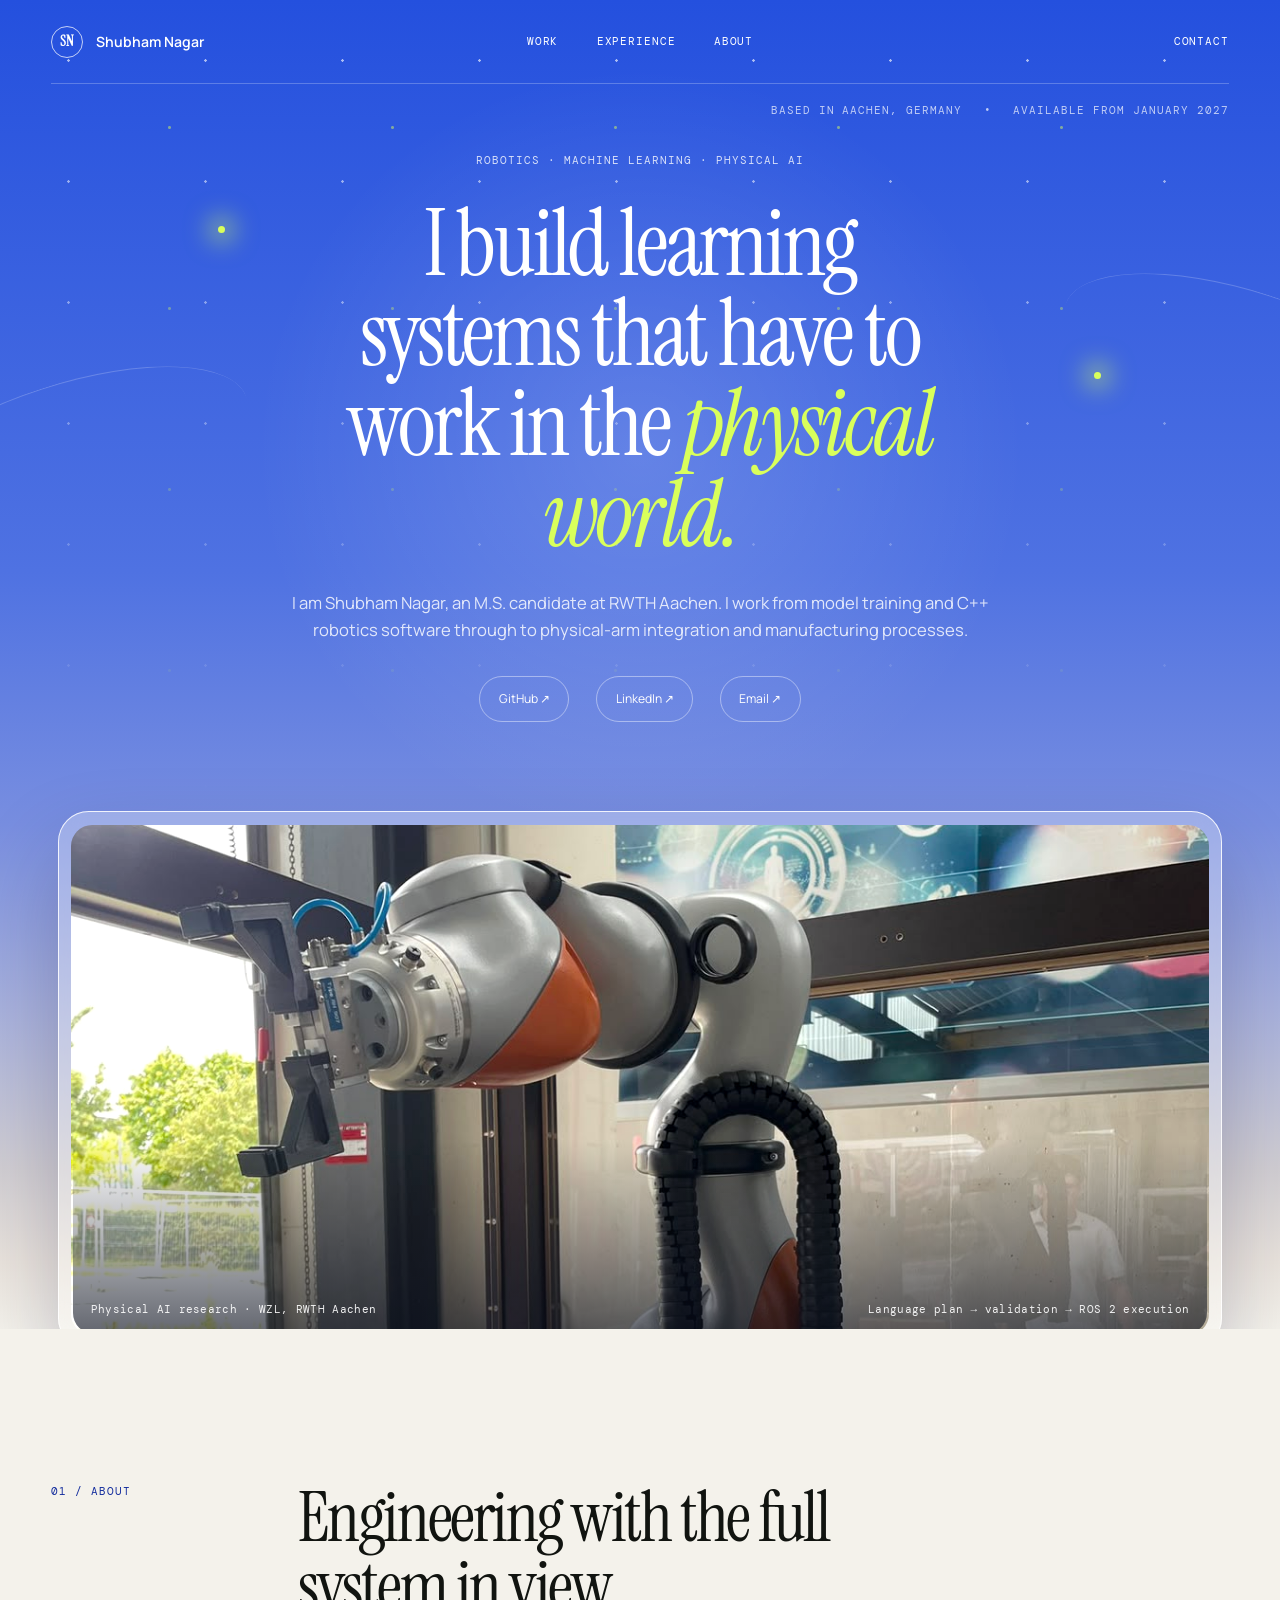
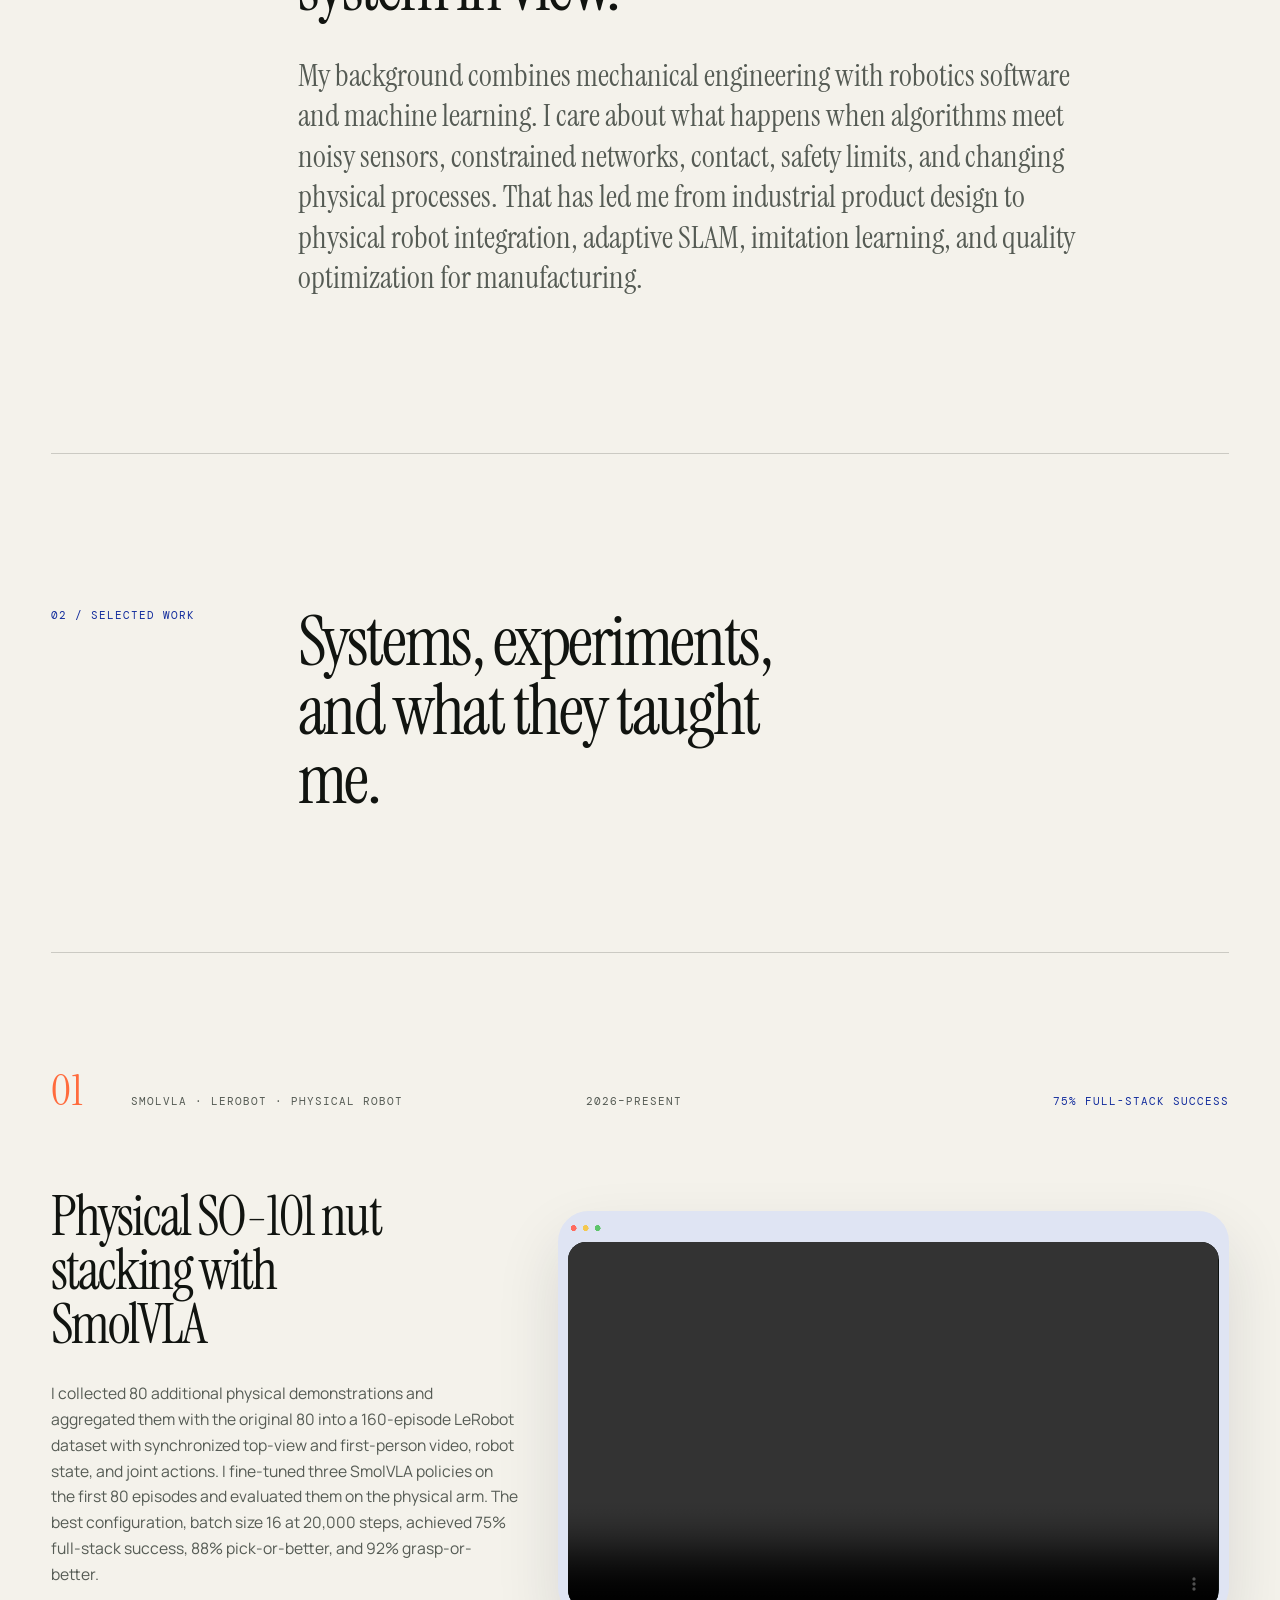
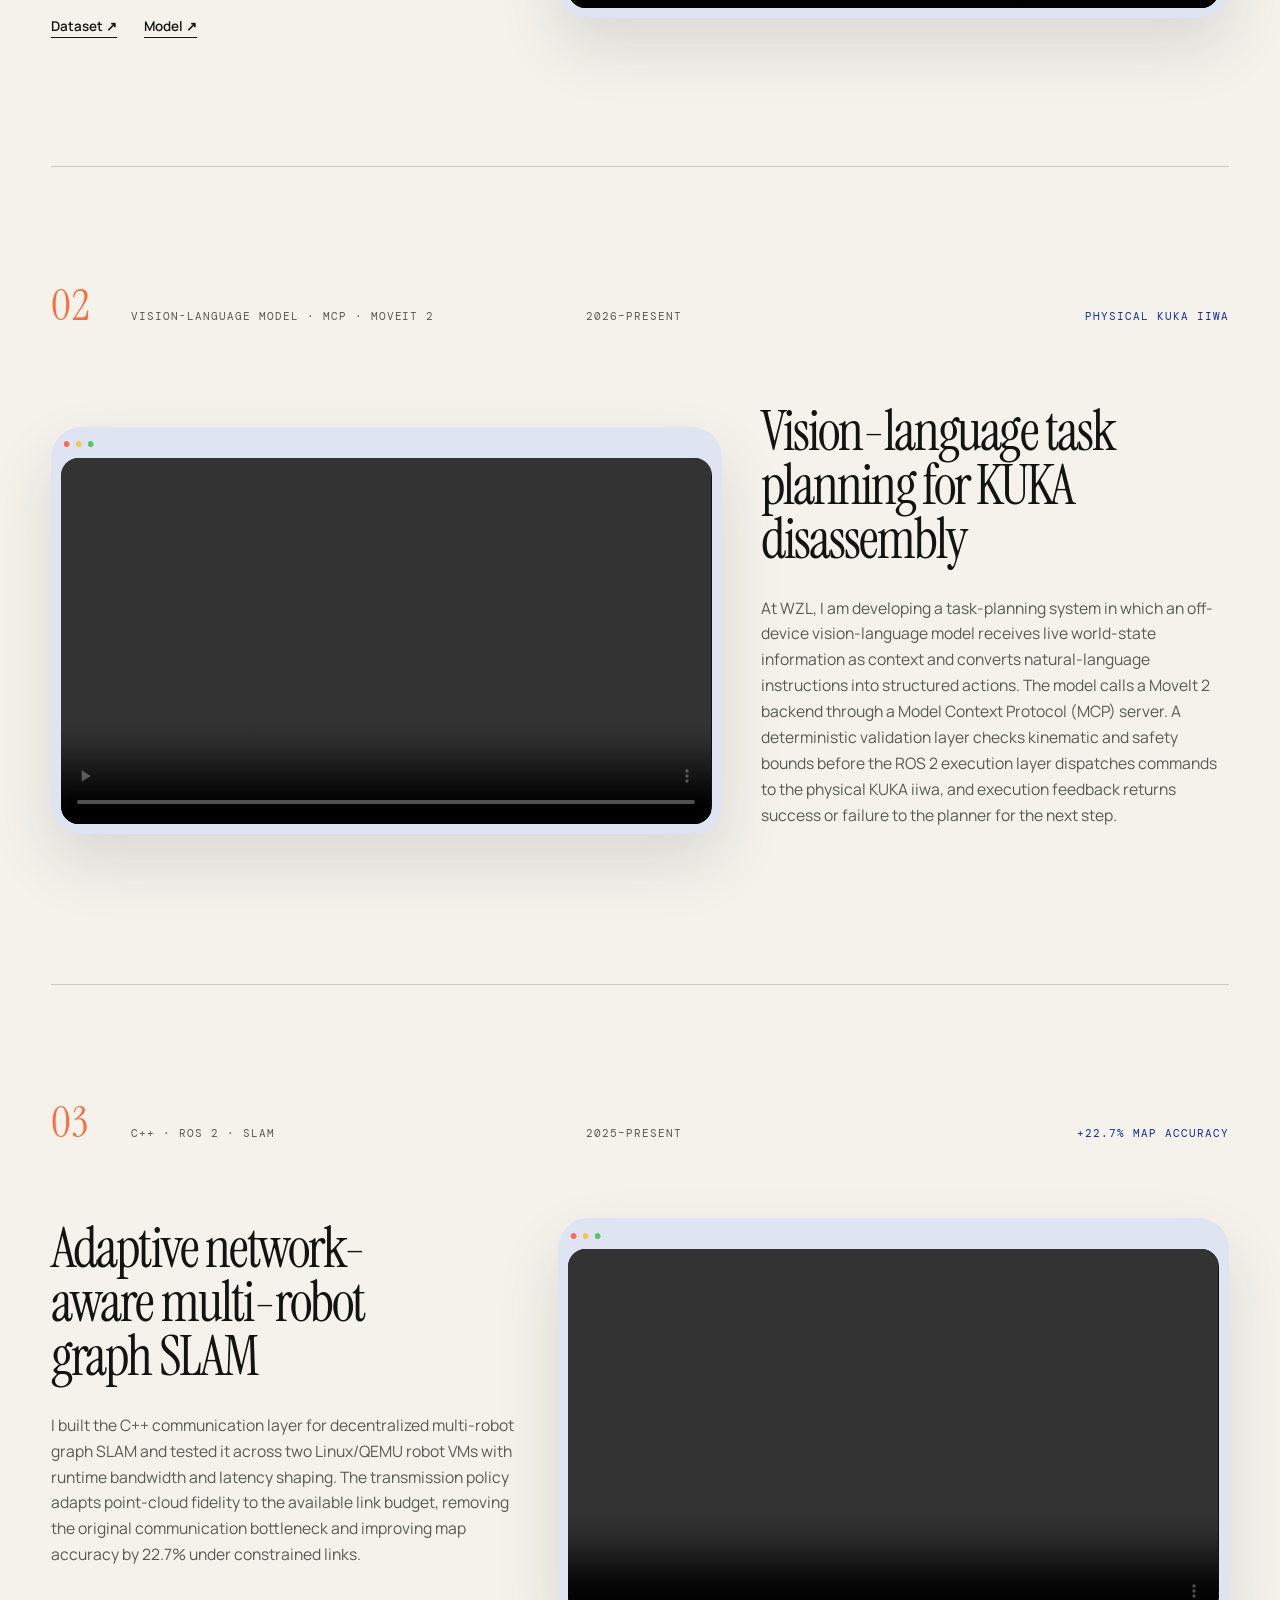
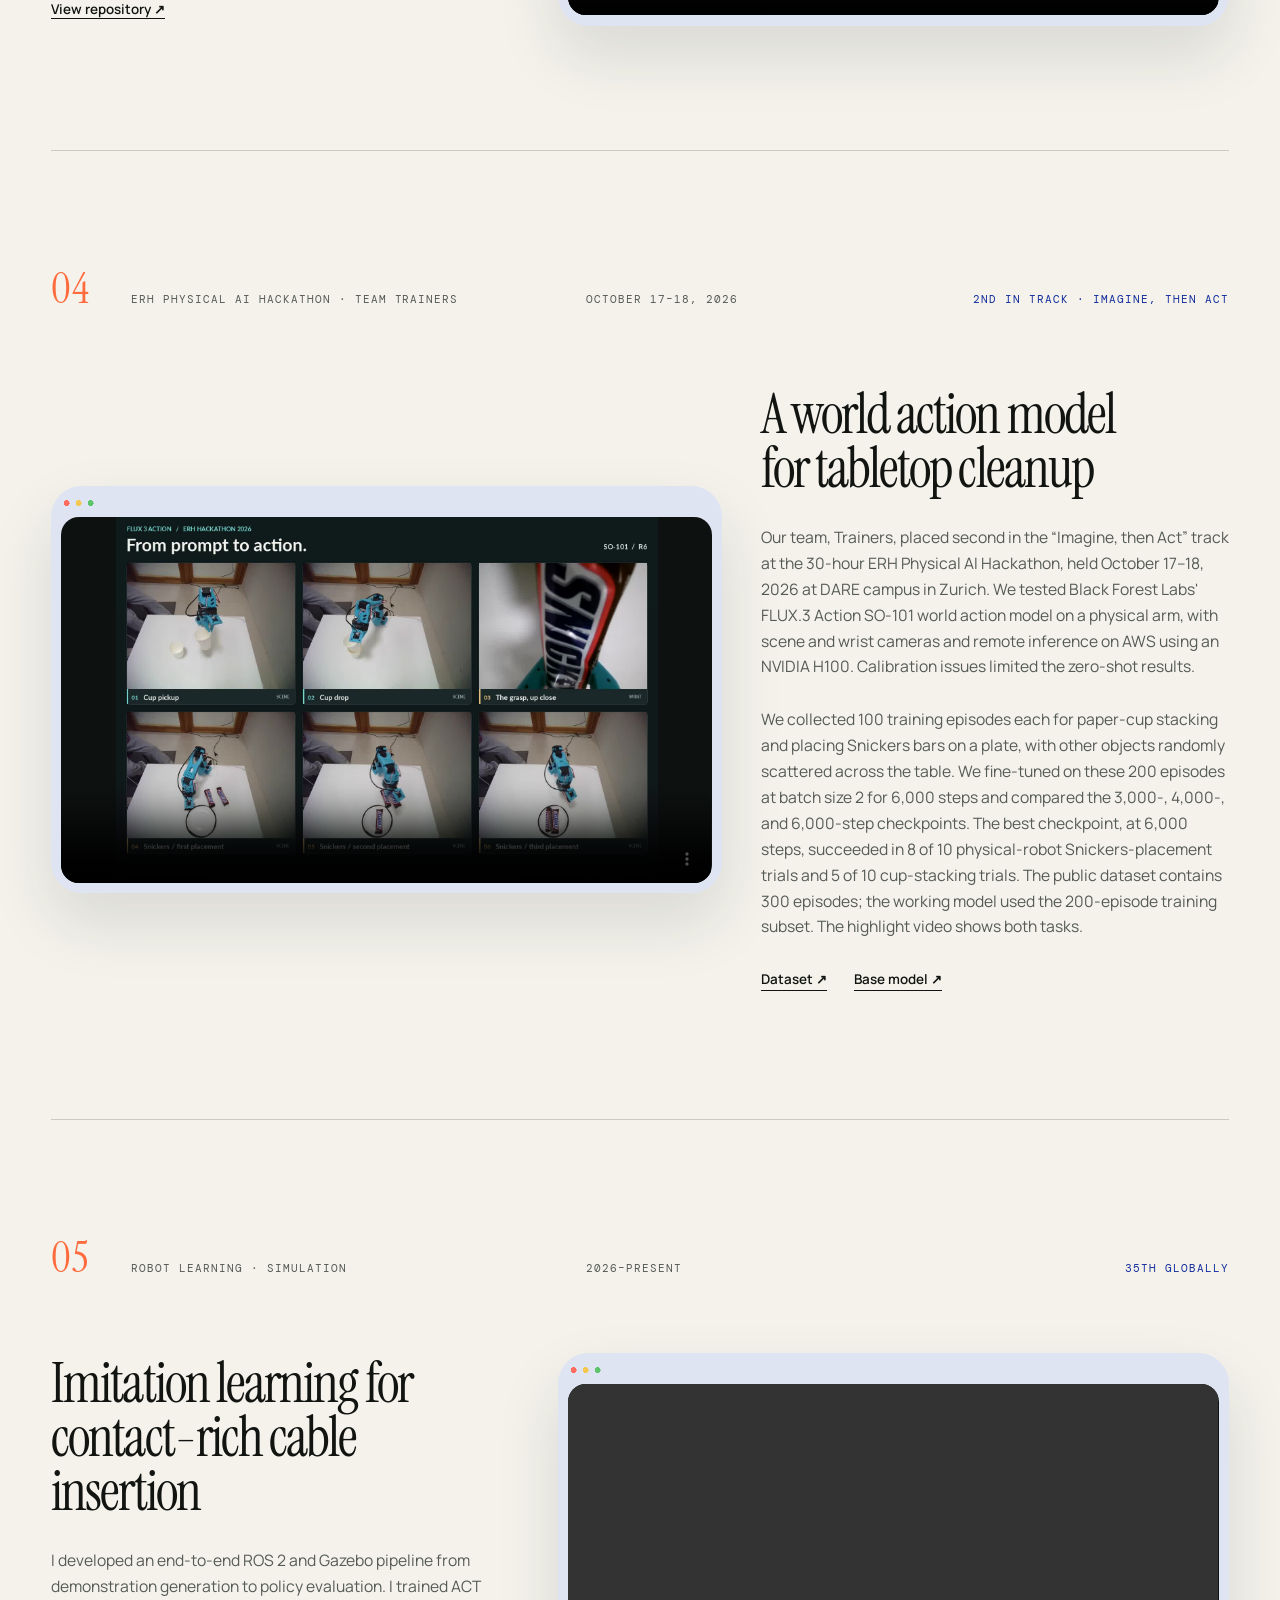
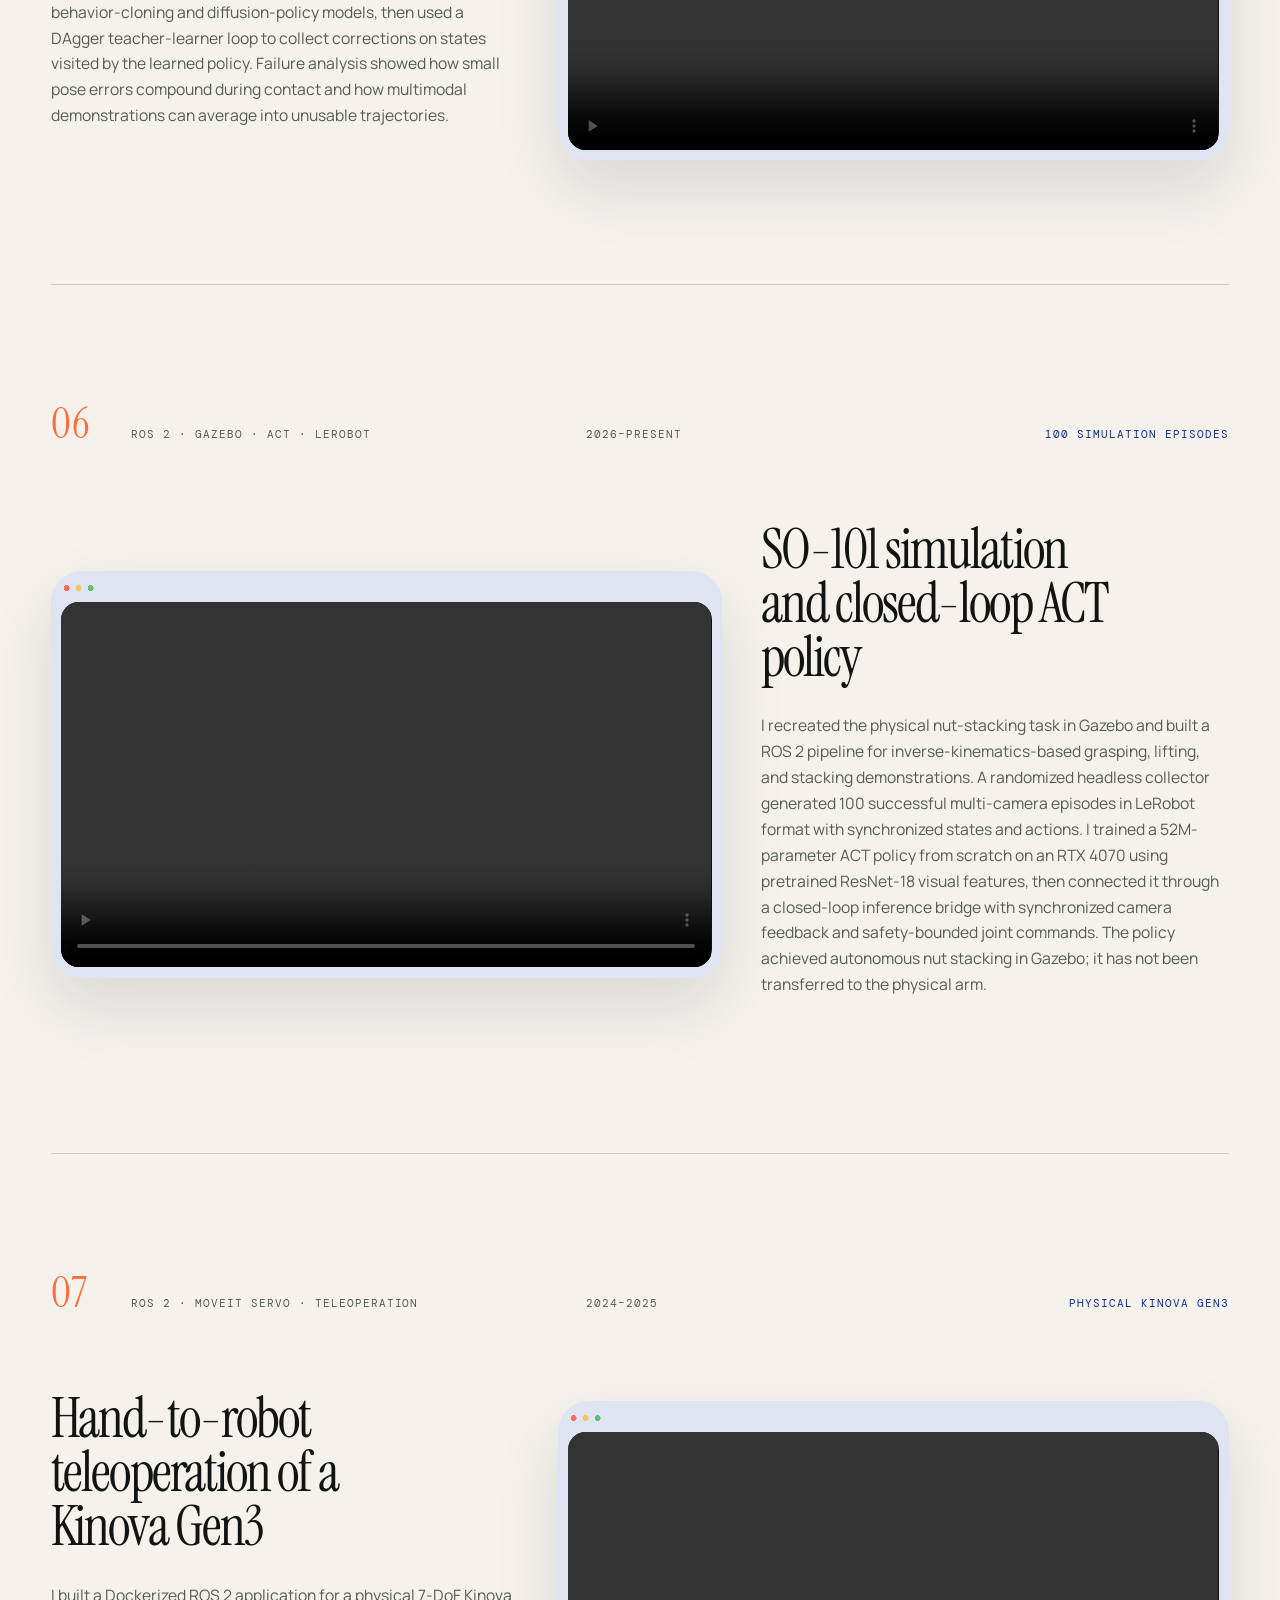
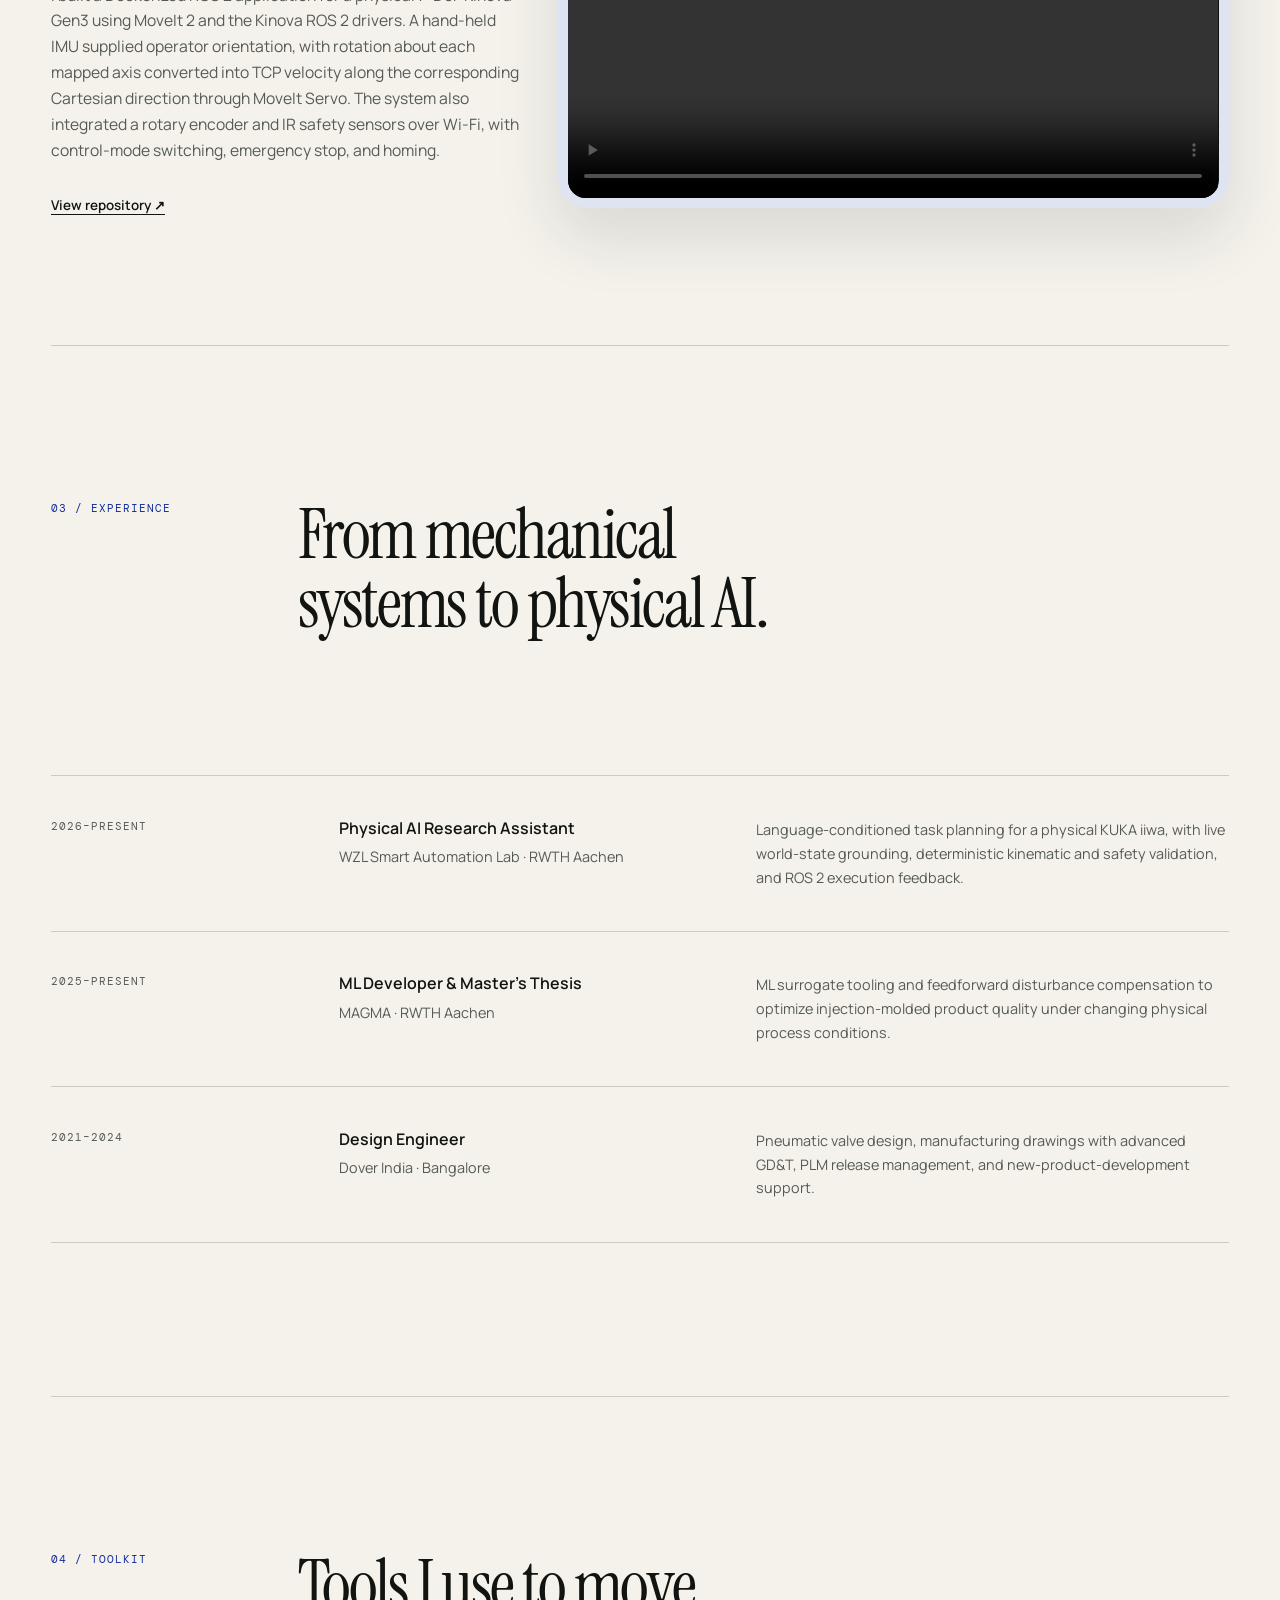
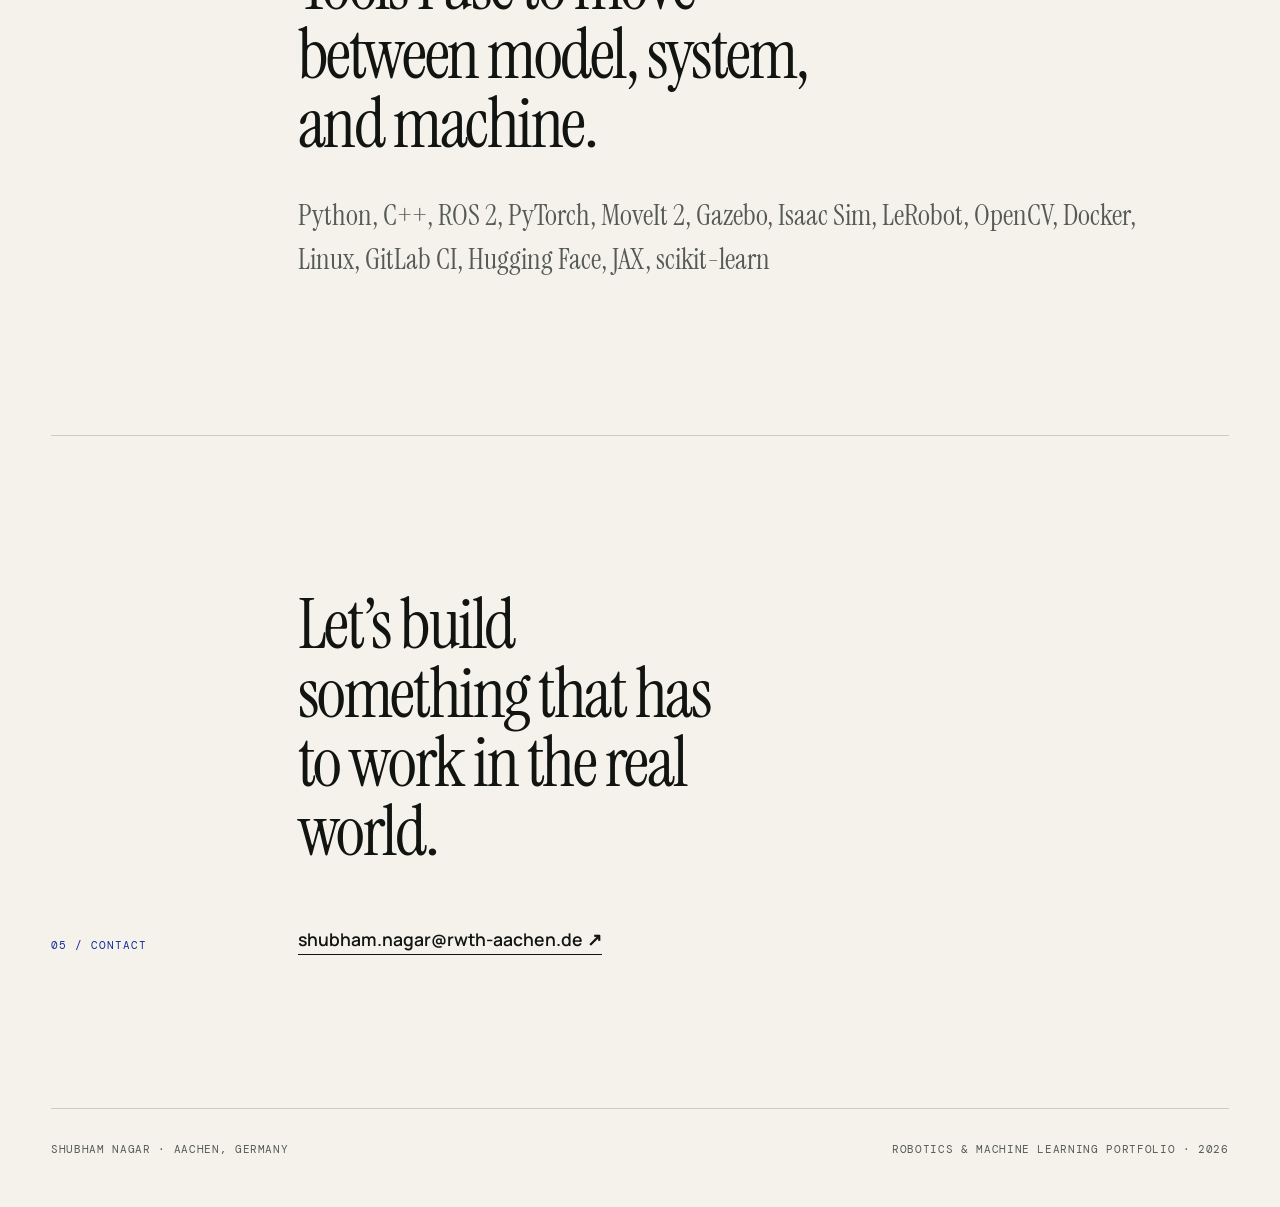
==== index.html @ 0b70a346 "Add ERH hackathon project with task highlights" ====
<!doctype html>
<html lang="en">
<head>
  <meta charset="utf-8">
  <meta name="viewport" content="width=device-width, initial-scale=1">
  <meta name="description" content="Portfolio of Shubham Nagar, a robotics and machine learning engineer working across ROS 2, C++, robot learning, and industrial AI.">
  <meta name="theme-color" content="#1638bf">
  <title>Shubham Nagar | Robotics &amp; Machine Learning</title>
  <link rel="icon" href="data:image/svg+xml,%3Csvg xmlns='http://www.w3.org/2000/svg' viewBox='0 0 64 64'%3E%3Crect width='64' height='64' rx='32' fill='%232450de'/%3E%3Ctext x='32' y='41' text-anchor='middle' font-family='Georgia' font-size='28' fill='white'%3ESN%3C/text%3E%3C/svg%3E">
  <link rel="preconnect" href="https://fonts.googleapis.com">
  <link rel="preconnect" href="https://fonts.gstatic.com" crossorigin>
  <link href="https://fonts.googleapis.com/css2?family=DM+Mono:wght@300;400;500&amp;family=Instrument+Serif:ital@0;1&amp;family=Manrope:wght@400;500;600&amp;display=swap" rel="stylesheet">
  <link rel="stylesheet" href="style.css">
</head>

<body>
  <a class="skip-link" href="#main">Skip to content</a>

  <header class="site-header">
    <a class="wordmark" href="#top" aria-label="Shubham Nagar, home">
      <span>SN</span>
      <span class="wordmark-name">Shubham Nagar</span>
    </a>

    <nav aria-label="Primary navigation">
      <a href="#work">Work</a>
      <a href="#experience">Experience</a>
      <a href="#about">About</a>
    </nav>

    <a class="header-contact" href="mailto:shubham.nagar@rwth-aachen.de">Contact</a>
  </header>

  <main id="main">
    <section class="hero" id="top" aria-labelledby="hero-title">
      <div class="hero-atmosphere" aria-hidden="true">
        <span class="orb orb-one"></span>
        <span class="orb orb-two"></span>
        <span class="trajectory trajectory-one"></span>
        <span class="trajectory trajectory-two"></span>
      </div>
      <div class="hero-copy">
        <p class="eyebrow">Robotics · Machine Learning · Physical AI</p>
        <h1 id="hero-title">I build learning systems that have to work in the <em>physical world.</em></h1>
        <p class="hero-intro">
          I am Shubham Nagar, an M.S. candidate at RWTH Aachen. I work from model training and C++ robotics software through to physical-arm integration and manufacturing processes.
        </p>
        <div class="hero-links" aria-label="Profile links">
          <a href="https://github.com/shubham4413" target="_blank" rel="noreferrer">GitHub <span aria-hidden="true">↗</span></a>
          <a href="https://www.linkedin.com/in/shubham-nagar-5a8174184/" target="_blank" rel="noreferrer">LinkedIn <span aria-hidden="true">↗</span></a>
          <a href="mailto:shubham.nagar@rwth-aachen.de">Email <span aria-hidden="true">↗</span></a>
        </div>
      </div>

      <figure class="hero-figure">
        <img src="assets/kuka_arm.jpeg" alt="KUKA iiwa robot in the WZL Smart Automation Lab" width="1200" height="1600">
        <figcaption>
          <span>Physical AI research · WZL, RWTH Aachen</span>
          <span>Language plan → validation → ROS 2 execution</span>
        </figcaption>
      </figure>

      <div class="hero-note">
        <span>Based in Aachen, Germany</span>
        <span>Available from January 2027</span>
      </div>
    </section>

    <section class="statement" id="about" aria-labelledby="about-title">
      <p class="section-label">01 / About</p>
      <div>
        <h2 id="about-title">Engineering with the full system in view.</h2>
        <p>
          My background combines mechanical engineering with robotics software and machine learning. I care about what happens when algorithms meet noisy sensors, constrained networks, contact, safety limits, and changing physical processes. That has led me from industrial product design to physical robot integration, adaptive SLAM, imitation learning, and quality optimization for manufacturing.
        </p>
      </div>
    </section>

    <section class="selected-work" id="work" aria-labelledby="work-title">
      <div class="section-heading">
        <p class="section-label">02 / Selected work</p>
        <h2 id="work-title">Systems, experiments, and what they taught me.</h2>
      </div>

      <article class="project">
        <div class="project-meta">
          <span>01</span>
          <span>SmolVLA · LeRobot · Physical robot</span>
          <span>2026–present</span>
          <span>75% full-stack success</span>
        </div>
        <div class="project-copy">
          <h3>Physical SO-101 nut stacking with SmolVLA</h3>
          <p>
            I collected 80 additional physical demonstrations and aggregated them with the original 80 into a 160-episode LeRobot dataset with synchronized top-view and first-person video, robot state, and joint actions. I fine-tuned three SmolVLA policies on the first 80 episodes and evaluated them on the physical arm. The best configuration, batch size 16 at 20,000 steps, achieved 75% full-stack success, 88% pick-or-better, and 92% grasp-or-better.
          </p>
          <div class="project-links">
            <a class="text-link" href="https://huggingface.co/datasets/shubham4413/so100_smolvla_rc" target="_blank" rel="noreferrer">Dataset <span aria-hidden="true">↗</span></a>
            <a class="text-link" href="https://huggingface.co/shubham4413/so100_smolvla_bs16_20k_80ep" target="_blank" rel="noreferrer">Model <span aria-hidden="true">↗</span></a>
          </div>
        </div>
        <div class="project-media">
          <video controls muted playsinline preload="metadata" aria-label="SmolVLA policy stacking nuts with a physical SO-101 robot arm">
            <source src="assets/so101_smolvla_demo.mp4" type="video/mp4">
            Your browser does not support embedded video.
          </video>
        </div>
      </article>

      <article class="project">
        <div class="project-meta">
          <span>02</span>
          <span>Vision-language model · MCP · MoveIt 2</span>
          <span>2026–present</span>
          <span>Physical KUKA iiwa</span>
        </div>
        <div class="project-copy">
          <h3>Vision-language task planning for KUKA disassembly</h3>
          <p>
            At WZL, I am developing a task-planning system in which an off-device vision-language model receives live world-state information as context and converts natural-language instructions into structured actions. The model calls a MoveIt 2 backend through a Model Context Protocol (MCP) server. A deterministic validation layer checks kinematic and safety bounds before the ROS 2 execution layer dispatches commands to the physical KUKA iiwa, and execution feedback returns success or failure to the planner for the next step.
          </p>
        </div>
        <div class="project-media">
          <video controls muted playsinline preload="metadata" aria-label="Vision-language task planning and execution on a physical KUKA iiwa robot">
            <source src="assets/kuka_hiwi.MOV" type="video/quicktime">
            Your browser does not support embedded video.
          </video>
        </div>
      </article>

      <article class="project">
        <div class="project-meta">
          <span>03</span>
          <span>C++ · ROS 2 · SLAM</span>
          <span>2025–present</span>
          <span>+22.7% map accuracy</span>
        </div>
        <div class="project-copy">
          <h3>Adaptive network-aware multi-robot graph SLAM</h3>
          <p>
            I built the C++ communication layer for decentralized multi-robot graph SLAM and tested it across two Linux/QEMU robot VMs with runtime bandwidth and latency shaping. The transmission policy adapts point-cloud fidelity to the available link budget, removing the original communication bottleneck and improving map accuracy by 22.7% under constrained links.
          </p>
          <a class="text-link" href="https://github.com/shubham4413/network_aware_mrg_slam" target="_blank" rel="noreferrer">View repository <span aria-hidden="true">↗</span></a>
        </div>
        <div class="project-media">
          <video controls muted playsinline preload="metadata" aria-label="Demonstration of the network-aware multi-robot SLAM system">
            <source src="assets/network_aware_slam.mp4" type="video/mp4">
            Your browser does not support embedded video.
          </video>
        </div>
      </article>

      <article class="project" id="erh-physical-ai">
        <div class="project-meta">
          <span>04</span>
          <span>ERH Physical AI Hackathon · Team Trainers</span>
          <span>October 17–18, 2026</span>
          <span>2nd in track · Imagine, then Act</span>
        </div>
        <div class="project-copy">
          <h3>A world action model for tabletop cleanup</h3>
          <p>
            Our team, Trainers, placed second in the “Imagine, then Act” track at the 30-hour ERH Physical AI Hackathon, held October 17–18, 2026 at DARE campus in Zurich. We tested Black Forest Labs' FLUX.3 Action SO-101 world action model on a physical arm, with scene and wrist cameras and remote inference on AWS using an NVIDIA H100. Calibration issues limited the zero-shot results.
          </p>
          <p>
            We collected 100 training episodes each for paper-cup stacking and placing Snickers bars on a plate, with other objects randomly scattered across the table. We fine-tuned on these 200 episodes at batch size 2 for 6,000 steps and compared the 3,000-, 4,000-, and 6,000-step checkpoints. The best checkpoint, at 6,000 steps, succeeded in 8 of 10 physical-robot Snickers-placement trials and 5 of 10 cup-stacking trials. The public dataset contains 300 episodes; the working model used the 200-episode training subset. The highlight video shows both tasks.
          </p>
          <div class="project-links">
            <a class="text-link" href="https://huggingface.co/datasets/shubham4413/erh_so101" target="_blank" rel="noreferrer">Dataset <span aria-hidden="true">↗</span></a>
            <a class="text-link" href="https://huggingface.co/black-forest-labs/flux-3-action-so101" target="_blank" rel="noreferrer">Base model <span aria-hidden="true">↗</span></a>
          </div>
        </div>
        <div class="project-media">
          <video controls muted playsinline preload="metadata" poster="assets/erh_physical_ai_poster.jpg" aria-label="Team Trainers' ERH hackathon highlights: physical SO-101 cup stacking and chocolate placement">
            <source src="assets/erh_physical_ai_highlights.mp4" type="video/mp4">
            Your browser does not support embedded video. <a href="assets/erh_physical_ai_highlights.mp4">Watch the ERH task highlights.</a>
          </video>
        </div>
      </article>

      <article class="project">
        <div class="project-meta">
          <span>05</span>
          <span>Robot learning · Simulation</span>
          <span>2026–present</span>
          <span>35th globally</span>
        </div>
        <div class="project-copy">
          <h3>Imitation learning for contact-rich cable insertion</h3>
          <p>
            I developed an end-to-end ROS 2 and Gazebo pipeline from demonstration generation to policy evaluation. I trained ACT behavior-cloning and diffusion-policy models, then used a DAgger teacher-learner loop to collect corrections on states visited by the learned policy. Failure analysis showed how small pose errors compound during contact and how multimodal demonstrations can average into unusable trajectories.
          </p>
        </div>
        <div class="project-media">
          <video controls muted playsinline preload="metadata" aria-label="Simulation of robotic cable insertion from the Intrinsic AI for Industry Challenge">
            <source src="assets/intrinsic_hackathon.mp4" type="video/mp4">
            Your browser does not support embedded video.
          </video>
        </div>
      </article>

      <article class="project">
        <div class="project-meta">
          <span>06</span>
          <span>ROS 2 · Gazebo · ACT · LeRobot</span>
          <span>2026–present</span>
          <span>100 simulation episodes</span>
        </div>
        <div class="project-copy">
          <h3>SO-101 simulation and closed-loop ACT policy</h3>
          <p>
            I recreated the physical nut-stacking task in Gazebo and built a ROS 2 pipeline for inverse-kinematics-based grasping, lifting, and stacking demonstrations. A randomized headless collector generated 100 successful multi-camera episodes in LeRobot format with synchronized states and actions. I trained a 52M-parameter ACT policy from scratch on an RTX 4070 using pretrained ResNet-18 visual features, then connected it through a closed-loop inference bridge with synchronized camera feedback and safety-bounded joint commands. The policy achieved autonomous nut stacking in Gazebo; it has not been transferred to the physical arm.
          </p>
        </div>
        <div class="project-media">
          <video controls muted playsinline preload="metadata" aria-label="Autonomous SO-101 nut stacking with a closed-loop ACT policy in Gazebo">
            <source src="assets/so101_act_gazebo_web.mp4" type="video/mp4">
            Your browser does not support embedded video.
          </video>
        </div>
      </article>

      <article class="project">
        <div class="project-meta">
          <span>07</span>
          <span>ROS 2 · MoveIt Servo · Teleoperation</span>
          <span>2024–2025</span>
          <span>Physical Kinova Gen3</span>
        </div>
        <div class="project-copy">
          <h3>Hand-to-robot teleoperation of a Kinova Gen3</h3>
          <p>
            I built a Dockerized ROS 2 application for a physical 7-DoF Kinova Gen3 using MoveIt 2 and the Kinova ROS 2 drivers. A hand-held IMU supplied operator orientation, with rotation about each mapped axis converted into TCP velocity along the corresponding Cartesian direction through MoveIt Servo. The system also integrated a rotary encoder and IR safety sensors over Wi-Fi, with control-mode switching, emergency stop, and homing.
          </p>
          <a class="text-link" href="https://github.com/shubham4413/kortex_imu_moveit_servo_gen3" target="_blank" rel="noreferrer">View repository <span aria-hidden="true">↗</span></a>
        </div>
        <div class="project-media">
          <video controls muted playsinline preload="metadata" aria-label="Hand-held sensor teleoperation of a physical Kinova Gen3 robot">
            <source src="assets/kinova_teleop.mp4" type="video/mp4">
            Your browser does not support embedded video.
          </video>
        </div>
      </article>
    </section>

    <section class="experience" id="experience" aria-labelledby="experience-title">
      <div class="section-heading">
        <p class="section-label">03 / Experience</p>
        <h2 id="experience-title">From mechanical systems to physical AI.</h2>
      </div>

      <div class="experience-list">
        <article>
          <div class="experience-when">2026–present</div>
          <div class="experience-role">
            <h3>Physical AI Research Assistant</h3>
            <p>WZL Smart Automation Lab · RWTH Aachen</p>
          </div>
          <p class="experience-description">Language-conditioned task planning for a physical KUKA iiwa, with live world-state grounding, deterministic kinematic and safety validation, and ROS 2 execution feedback.</p>
        </article>

        <article>
          <div class="experience-when">2025–present</div>
          <div class="experience-role">
            <h3>ML Developer &amp; Master’s Thesis</h3>
            <p>MAGMA · RWTH Aachen</p>
          </div>
          <p class="experience-description">ML surrogate tooling and feedforward disturbance compensation to optimize injection-molded product quality under changing physical process conditions.</p>
        </article>

        <article>
          <div class="experience-when">2021–2024</div>
          <div class="experience-role">
            <h3>Design Engineer</h3>
            <p>Dover India · Bangalore</p>
          </div>
          <p class="experience-description">Pneumatic valve design, manufacturing drawings with advanced GD&amp;T, PLM release management, and new-product-development support.</p>
        </article>
      </div>
    </section>

    <section class="capabilities" aria-labelledby="capabilities-title">
      <p class="section-label">04 / Toolkit</p>
      <div>
        <h2 id="capabilities-title">Tools I use to move between model, system, and machine.</h2>
        <p class="tool-list">Python, C++, ROS 2, PyTorch, MoveIt 2, Gazebo, Isaac Sim, LeRobot, OpenCV, Docker, Linux, GitLab CI, Hugging Face, JAX, scikit-learn</p>
      </div>
    </section>

    <section class="contact" aria-labelledby="contact-title">
      <p class="section-label">05 / Contact</p>
      <div>
        <h2 id="contact-title">Let’s build something that has to work in the real world.</h2>
        <a href="mailto:shubham.nagar@rwth-aachen.de">shubham.nagar@rwth-aachen.de <span aria-hidden="true">↗</span></a>
      </div>
    </section>
  </main>

  <footer>
    <p>Shubham Nagar · Aachen, Germany</p>
    <p>Robotics &amp; machine learning portfolio · 2026</p>
  </footer>
</body>
</html>
---- style.css ----
:root {
  --paper: #f4f2eb;
  --paper-deep: #e7e5df;
  --ink: #111410;
  --ink-soft: #555b54;
  --line: rgba(17, 20, 16, 0.18);
  --blue: #2450de;
  --blue-deep: #132d9d;
  --sky: #7e9bf5;
  --acid: #d9ff5b;
  --orange: #ff6b3d;
  --serif: "Instrument Serif", Georgia, serif;
  --sans: "Manrope", Arial, sans-serif;
  --mono: "DM Mono", "Courier New", monospace;
  --gutter: clamp(1.1rem, 4vw, 4.5rem);
  --section-space: clamp(6.5rem, 12vw, 11rem);
  --radius: clamp(1.25rem, 2.4vw, 2.5rem);
}

* { box-sizing: border-box; }

html {
  scroll-behavior: smooth;
  background: var(--paper);
}

body {
  margin: 0;
  color: var(--ink);
  background: var(--paper);
  font-family: var(--sans);
  font-size: 1rem;
  line-height: 1.65;
  text-rendering: optimizeLegibility;
}

::selection { color: var(--ink); background: var(--acid); }

a {
  color: inherit;
  text-decoration-thickness: 1px;
  text-underline-offset: 0.25em;
}

img, video { display: block; width: 100%; }

.skip-link {
  position: fixed;
  z-index: 100;
  top: 0.75rem;
  left: 0.75rem;
  padding: 0.65rem 0.9rem;
  color: var(--ink);
  background: var(--acid);
  transform: translateY(-150%);
}

.skip-link:focus { transform: translateY(0); }

.site-header {
  position: absolute;
  z-index: 10;
  top: 0;
  right: var(--gutter);
  left: var(--gutter);
  display: grid;
  grid-template-columns: 1fr auto 1fr;
  align-items: center;
  min-height: 5.25rem;
  color: #fff;
  border-bottom: 1px solid rgba(255,255,255,0.24);
}

.wordmark {
  display: inline-flex;
  align-items: center;
  justify-self: start;
  gap: 0.8rem;
  text-decoration: none;
  font-weight: 600;
}

.wordmark > span:first-child {
  display: grid;
  width: 2rem;
  height: 2rem;
  place-items: center;
  border: 1px solid rgba(255,255,255,0.72);
  border-radius: 50%;
  font-family: var(--serif);
  font-size: 0.9rem;
}

.wordmark-name { font-size: 0.88rem; }
nav { display: flex; gap: clamp(1.2rem, 3vw, 2.6rem); }

nav a, .header-contact {
  position: relative;
  text-decoration: none;
  font-family: var(--mono);
  font-size: 0.68rem;
  text-transform: uppercase;
  letter-spacing: 0.08em;
}

nav a::after, .header-contact::after {
  position: absolute;
  right: 0;
  bottom: -0.35rem;
  left: 0;
  height: 1px;
  background: currentColor;
  content: "";
  transform: scaleX(0);
  transform-origin: right;
  transition: transform 180ms ease;
}

nav a:hover::after, nav a:focus-visible::after,
.header-contact:hover::after, .header-contact:focus-visible::after {
  transform: scaleX(1);
  transform-origin: left;
}

.header-contact { justify-self: end; }

main { overflow: hidden; }
main > section:not(.hero), footer { margin-right: var(--gutter); margin-left: var(--gutter); }

.hero {
  position: relative;
  display: grid;
  grid-template-columns: minmax(0, 1fr);
  justify-items: center;
  min-height: 59rem;
  padding: clamp(9.5rem, 16vh, 12rem) var(--gutter) 0;
  overflow: hidden;
  color: #fff;
  background:
    radial-gradient(circle at 50% 34%, rgba(255,255,255,0.16), transparent 24rem),
    linear-gradient(
      180deg,
      var(--blue) 0%,
      #4f72e2 43%,
      #788ee0 62%,
      #a8b1dc 76%,
      #d1ced2 88%,
      #e9e3dc 95%,
      var(--paper) 100%
    );
}

.hero::before {
  position: absolute;
  inset: 0;
  opacity: 0.72;
  background-image:
    radial-gradient(circle, rgba(255,255,255,0.92) 0 1px, transparent 1.5px),
    radial-gradient(circle, rgba(217,255,91,0.8) 0 1px, transparent 2px);
  background-position: 0 0, 58px 37px;
  background-size: 137px 121px, 223px 181px;
  content: "";
  mask-image: linear-gradient(to bottom, #000 0%, transparent 60%);
}

.hero-atmosphere { position: absolute; inset: 0; pointer-events: none; }

.orb {
  position: absolute;
  width: 0.45rem;
  height: 0.45rem;
  border-radius: 50%;
  background: var(--acid);
  box-shadow: 0 0 1.5rem 0.55rem rgba(217,255,91,0.55);
  animation: pulse 4s ease-in-out infinite;
}

.orb-one { top: 17%; left: 17%; }
.orb-two { top: 28%; right: 14%; animation-delay: -2s; }

.trajectory {
  position: absolute;
  width: 24rem;
  height: 9rem;
  border-top: 1px solid rgba(255,255,255,0.2);
  border-radius: 50%;
  transform: rotate(-18deg);
}

.trajectory-one { top: 29%; left: -8rem; }
.trajectory-two { top: 22%; right: -10rem; transform: rotate(18deg); }

.hero-copy {
  position: relative;
  z-index: 2;
  max-width: 70rem;
  text-align: center;
}

.eyebrow, .section-label, .project-meta, .hero-note,
.hero-figure figcaption, .experience-when {
  font-family: var(--mono);
  font-size: 0.68rem;
  text-transform: uppercase;
  letter-spacing: 0.09em;
}

.eyebrow { margin: 0 0 1.8rem; color: rgba(255,255,255,0.8); }
h1, h2, h3, p { margin-top: 0; }

h1, h2, h3 {
  font-family: var(--serif);
  font-weight: 400;
  line-height: 0.98;
  letter-spacing: -0.035em;
}

h1 {
  max-width: 15ch;
  margin: 0 auto 1.8rem;
  font-size: clamp(3.9rem, 7.2vw, 7.4rem);
}

h1 em { color: var(--acid); font-weight: 400; }

.hero-intro {
  max-width: 46rem;
  margin: 0 auto 2rem;
  color: rgba(255,255,255,0.82);
  font-size: clamp(0.98rem, 1.3vw, 1.14rem);
}

.hero-links, .project-links {
  display: flex;
  flex-wrap: wrap;
  gap: 0.8rem 1.7rem;
}

.hero-links { justify-content: center; }

.hero-links a {
  padding: 0.75rem 1.15rem;
  border: 1px solid rgba(255,255,255,0.42);
  border-radius: 999px;
  text-decoration: none;
  font-size: 0.76rem;
  transition: color 160ms ease, background 160ms ease, border-color 160ms ease;
}

.hero-links a:hover, .hero-links a:focus-visible {
  color: var(--blue-deep);
  background: #fff;
  border-color: #fff;
}

.hero-figure {
  position: relative;
  z-index: 2;
  align-self: end;
  width: min(74rem, 91vw);
  height: clamp(23rem, 42vw, 36rem);
  margin: clamp(4rem, 7vw, 6.2rem) 0 -1.25rem;
  padding: clamp(0.55rem, 1vw, 0.9rem);
  overflow: hidden;
  border: 1px solid rgba(255,255,255,0.85);
  border-radius: var(--radius);
  background: rgba(255,255,255,0.28);
  box-shadow: 0 2.5rem 5rem rgba(31,28,71,0.25);
  backdrop-filter: blur(12px);
}

.hero-figure img {
  height: 100%;
  border-radius: calc(var(--radius) - 0.6rem);
  object-fit: cover;
  object-position: 50% 29%;
  filter: saturate(0.82) contrast(1.05);
  transition: filter 500ms ease, transform 900ms cubic-bezier(0.2,0.7,0.2,1);
}

.hero-figure::after {
  position: absolute;
  inset: 0.9rem;
  border-radius: calc(var(--radius) - 0.6rem);
  background: linear-gradient(to top, rgba(10,15,29,0.64), transparent 38%);
  content: "";
  pointer-events: none;
}

.hero-figure:hover img { filter: saturate(1) contrast(1.02); transform: scale(1.012); }

.hero-figure figcaption {
  position: absolute;
  z-index: 2;
  right: 2rem;
  bottom: 1.8rem;
  left: 2rem;
  display: flex;
  justify-content: space-between;
  gap: 1.5rem;
  color: rgba(255,255,255,0.92);
  text-transform: none;
  letter-spacing: 0.03em;
}

.hero-note {
  position: absolute;
  z-index: 3;
  top: 6.4rem;
  right: var(--gutter);
  display: flex;
  gap: 1.35rem;
  color: rgba(255,255,255,0.7);
}

.hero-note span + span::before { margin-right: 1.35rem; content: "•"; }

.statement, .capabilities, .contact {
  display: grid;
  grid-template-columns: minmax(8rem, 0.21fr) minmax(0, 1fr);
  gap: clamp(2rem, 4vw, 4.5rem);
  padding: var(--section-space) 0;
  border-top: 1px solid var(--line);
}

.statement { border-top: 0; }
.section-label { margin: 0; color: var(--blue-deep); }

.statement h2, .capabilities h2, .contact h2, .section-heading h2 {
  max-width: 17ch;
  margin-bottom: 2.2rem;
  font-size: clamp(3rem, 5.5vw, 6rem);
}

.statement > div > p {
  max-width: 49rem;
  margin-bottom: 0;
  color: var(--ink-soft);
  font-family: var(--serif);
  font-size: clamp(1.45rem, 2.4vw, 2.2rem);
  line-height: 1.32;
}

.selected-work, .experience { padding: var(--section-space) 0 0; border-top: 1px solid var(--line); }

.section-heading {
  display: grid;
  grid-template-columns: minmax(8rem, 0.21fr) minmax(0, 1fr);
  gap: clamp(2rem, 4vw, 4.5rem);
  margin-bottom: clamp(4.5rem, 8vw, 8rem);
}

.project {
  display: grid;
  grid-template-columns: repeat(12, minmax(0, 1fr));
  gap: clamp(1.5rem, 3vw, 3.5rem);
  padding: clamp(4.5rem, 8vw, 8rem) 0;
  border-top: 1px solid var(--line);
}

.project-meta {
  grid-column: 1 / -1;
  display: grid;
  grid-template-columns: 4rem 1.4fr 1fr 1fr;
  align-items: baseline;
  gap: 1rem;
  color: var(--ink-soft);
}

.project-meta span:first-child {
  color: var(--orange);
  font-family: var(--serif);
  font-size: 2.7rem;
}

.project-meta span:last-child { justify-self: end; color: var(--blue-deep); }

.project-copy {
  grid-column: 1 / 6;
  align-self: center;
  max-width: 40rem;
  padding: clamp(1rem, 2vw, 2rem) 0;
}

.project-copy h3 {
  max-width: 15ch;
  margin-bottom: 1.8rem;
  font-size: clamp(2.7rem, 4.3vw, 5rem);
}

.project-copy > p {
  max-width: 40rem;
  margin-bottom: 1.7rem;
  color: var(--ink-soft);
  font-size: clamp(0.98rem, 1.15vw, 1.1rem);
}

.project-media {
  position: relative;
  grid-column: 6 / -1;
  align-self: center;
  padding: clamp(0.5rem, 0.8vw, 0.8rem);
  overflow: hidden;
  border-radius: var(--radius);
  background: #dfe4f3;
  box-shadow: 0 1.8rem 4rem rgba(28,37,52,0.12);
}

.project-media::before {
  display: block;
  height: 1.3rem;
  background: radial-gradient(circle at 0.35rem 0.45rem, #ff6b5f 0 0.18rem, transparent 0.19rem), radial-gradient(circle at 1.1rem 0.45rem, #f4c850 0 0.18rem, transparent 0.19rem), radial-gradient(circle at 1.85rem 0.45rem, #5dc46b 0 0.18rem, transparent 0.19rem);
  content: "";
}

.project-media video {
  aspect-ratio: 16 / 9;
  border-radius: calc(var(--radius) - 0.8rem);
  background: #0d110f;
  object-fit: contain;
}

.project:nth-of-type(even) .project-copy { grid-column: 8 / -1; }
.project:nth-of-type(even) .project-media { grid-column: 1 / 8; grid-row: 2; }

.text-link, .contact a {
  text-decoration: none;
  border-bottom: 1px solid currentColor;
  font-size: 0.84rem;
  font-weight: 600;
  transition: color 160ms ease;
}

.text-link:hover, .text-link:focus-visible, .contact a:hover, .contact a:focus-visible { color: var(--blue); }

.experience-list { border-top: 1px solid var(--line); }

.experience-list article {
  display: grid;
  grid-template-columns: 0.22fr 0.34fr 0.44fr;
  gap: clamp(1.5rem, 4vw, 5rem);
  padding: 2.6rem 0;
  border-bottom: 1px solid var(--line);
  transition: padding 220ms ease, color 220ms ease;
}

.experience-list article:hover { padding-right: 1rem; padding-left: 1rem; color: var(--blue-deep); }
.experience-when { color: var(--ink-soft); }

.experience-role h3 {
  margin-bottom: 0.4rem;
  font-family: var(--sans);
  font-size: 1rem;
  font-weight: 600;
  line-height: 1.3;
  letter-spacing: 0;
}

.experience-role p, .experience-description { margin-bottom: 0; color: var(--ink-soft); font-size: 0.9rem; }
.capabilities { margin-top: var(--section-space); }

.tool-list {
  max-width: 54rem;
  margin-bottom: 0;
  color: var(--ink-soft);
  font-family: var(--serif);
  font-size: clamp(1.45rem, 2.3vw, 2.15rem);
  line-height: 1.5;
}

.contact { align-items: end; }
.contact h2 { max-width: 14ch; }
.contact a { display: inline-block; margin-top: 1.5rem; font-size: clamp(0.85rem, 1.4vw, 1.1rem); }

footer {
  display: flex;
  justify-content: space-between;
  gap: 2rem;
  padding: 2rem 0 3rem;
  border-top: 1px solid var(--line);
  color: var(--ink-soft);
  font-family: var(--mono);
  font-size: 0.68rem;
  text-transform: uppercase;
  letter-spacing: 0.06em;
}

footer p { margin: 0; }

@keyframes pulse {
  0%, 100% { opacity: 0.55; transform: scale(0.8); }
  50% { opacity: 1; transform: scale(1.15); }
}

@media (max-width: 980px) {
  .site-header { grid-template-columns: 1fr auto; }
  nav { display: none; }
  .hero-note { display: none; }
  .project-copy, .project:nth-of-type(even) .project-copy { grid-column: 1 / 6; }
  .project-media, .project:nth-of-type(even) .project-media { grid-column: 6 / -1; grid-row: 2; }
}

@media (max-width: 720px) {
  :root { --gutter: 1.1rem; --section-space: 6rem; }
  .wordmark-name { display: none; }
  .site-header { min-height: 4.5rem; }
  .hero { min-height: auto; padding-top: 8.5rem; }
  h1 { font-size: clamp(3.45rem, 16vw, 5.6rem); }
  .hero-intro { max-width: 33rem; }
  .hero-figure { width: 100%; height: 24rem; margin-top: 4rem; }
  .hero-figure figcaption { right: 1.3rem; bottom: 1.2rem; left: 1.3rem; }
  .hero-figure figcaption span:last-child { display: none; }
  .statement, .capabilities, .contact, .section-heading { grid-template-columns: 1fr; }
  .section-label { margin-bottom: 2.4rem; }
  .section-heading { gap: 0; }
  .project { grid-template-columns: 1fr; gap: 1.7rem; }
  .project-meta { grid-column: 1; grid-template-columns: 3rem 1fr; }
  .project-meta span:nth-child(3), .project-meta span:nth-child(4) { grid-column: 2; justify-self: start; }
  .project-copy, .project:nth-of-type(even) .project-copy,
  .project-media, .project:nth-of-type(even) .project-media { grid-column: 1; grid-row: auto; }
  .project-copy h3 { font-size: clamp(2.8rem, 13vw, 4.4rem); }
  .project-media { margin-top: 0.5rem; }
  .experience-list article { grid-template-columns: 1fr; gap: 0.8rem; }
  .experience-list article:hover { padding-right: 0; padding-left: 0; }
  footer { flex-direction: column; gap: 0.5rem; }
}

@media (prefers-reduced-motion: reduce) {
  html { scroll-behavior: auto; }
  *, *::before, *::after { scroll-behavior: auto !important; animation-duration: 0.01ms !important; transition-duration: 0.01ms !important; }
}
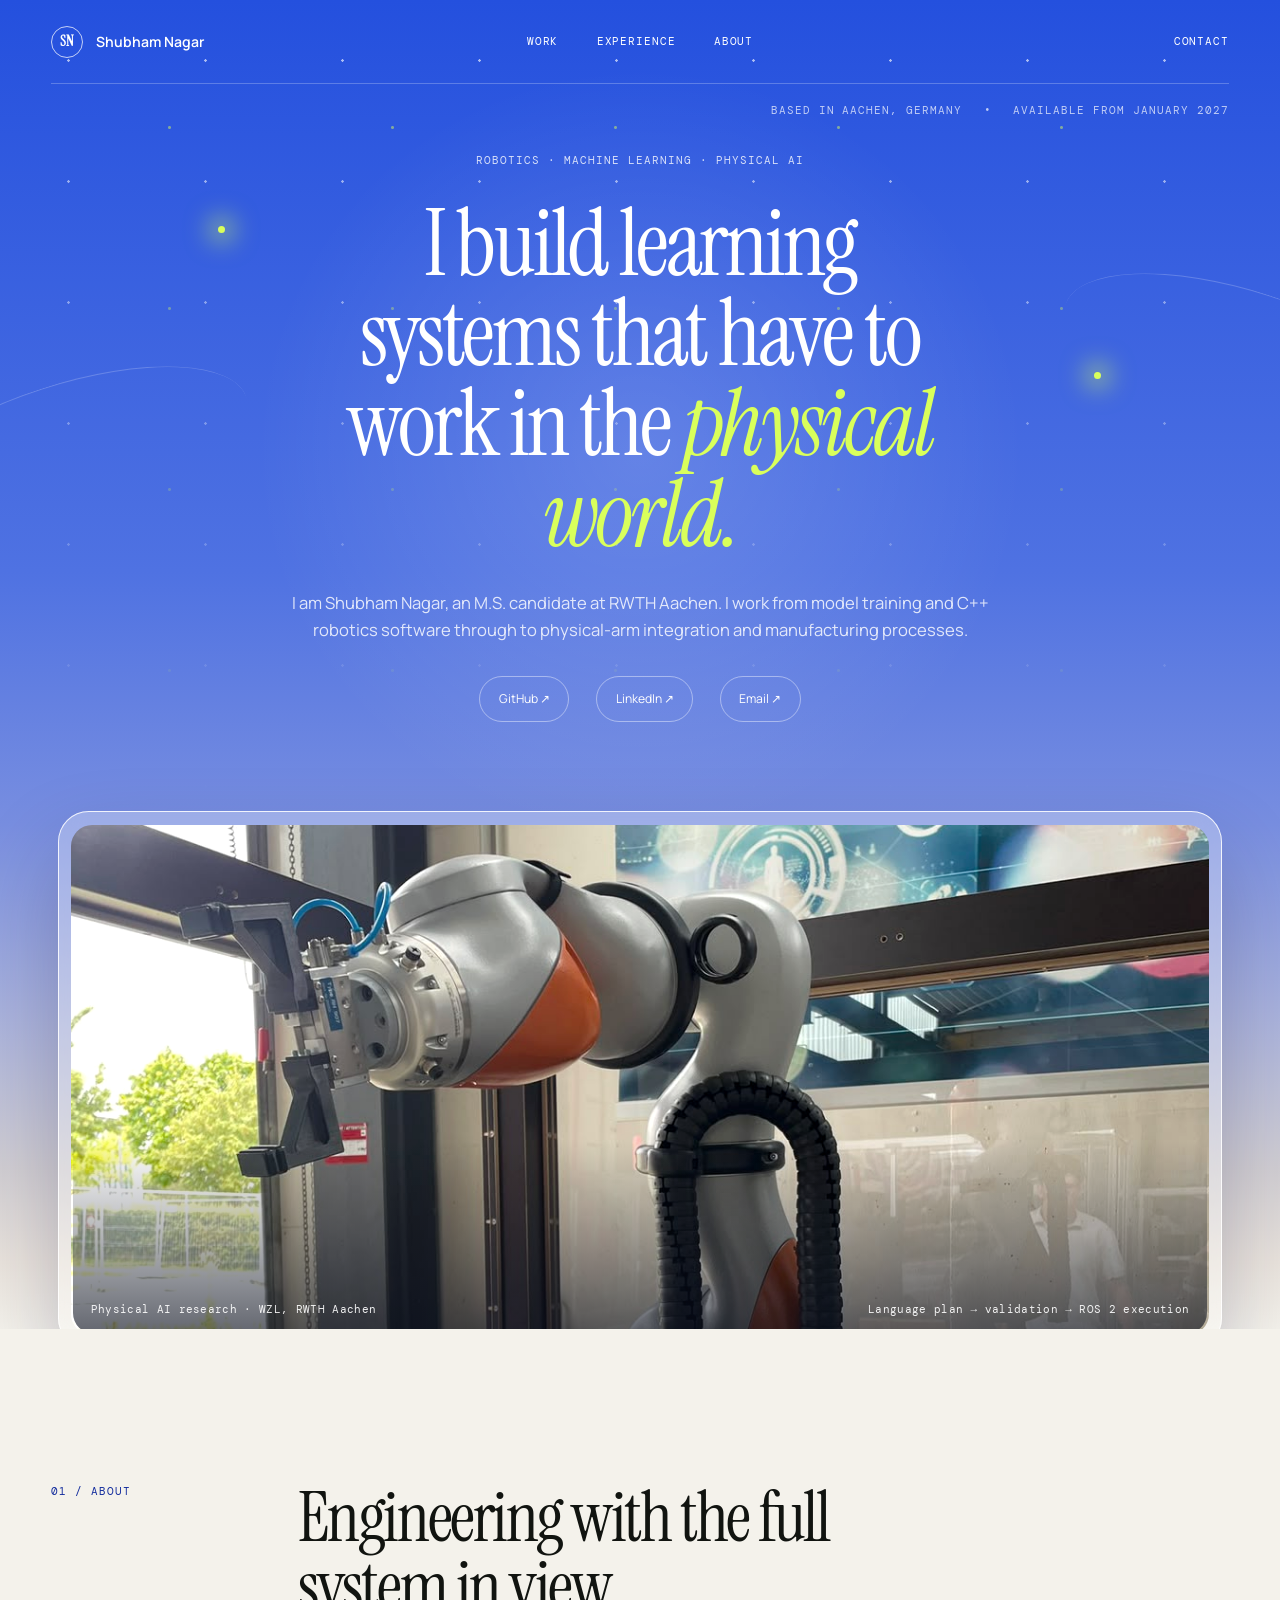
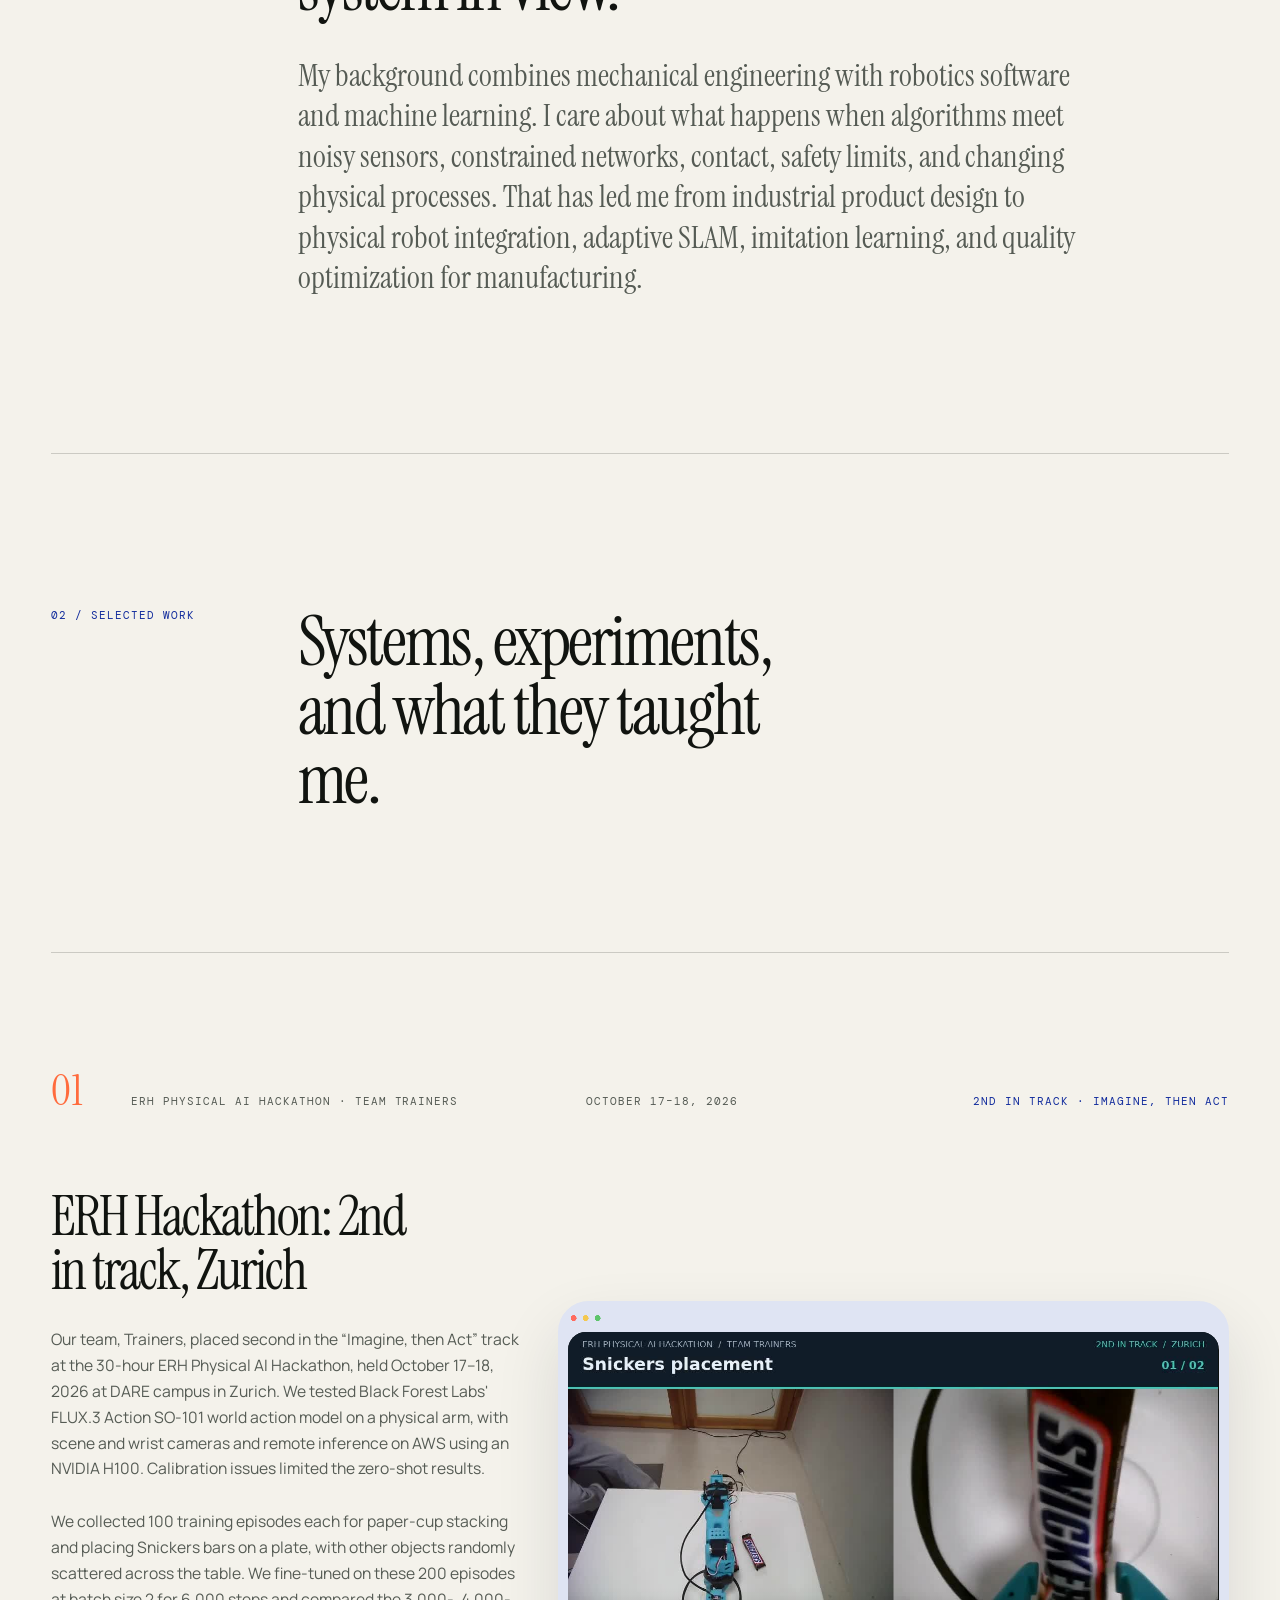
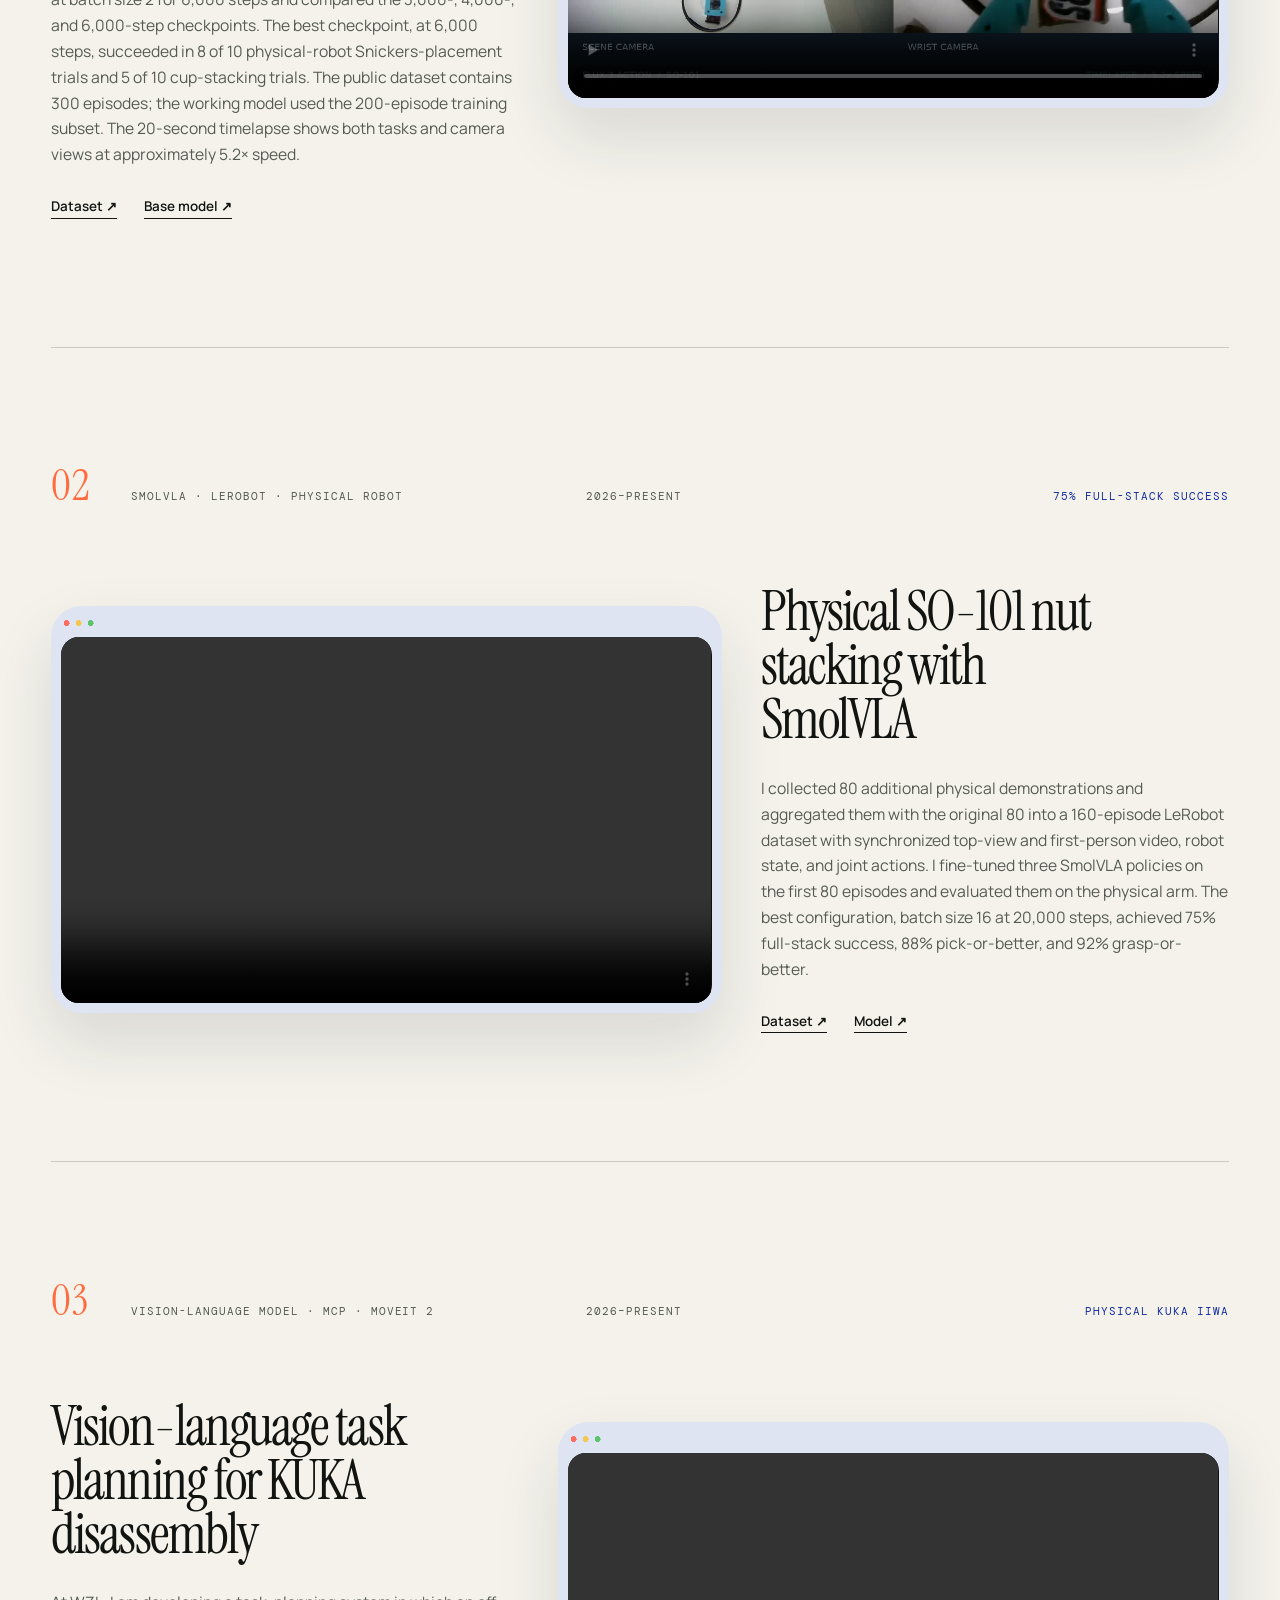
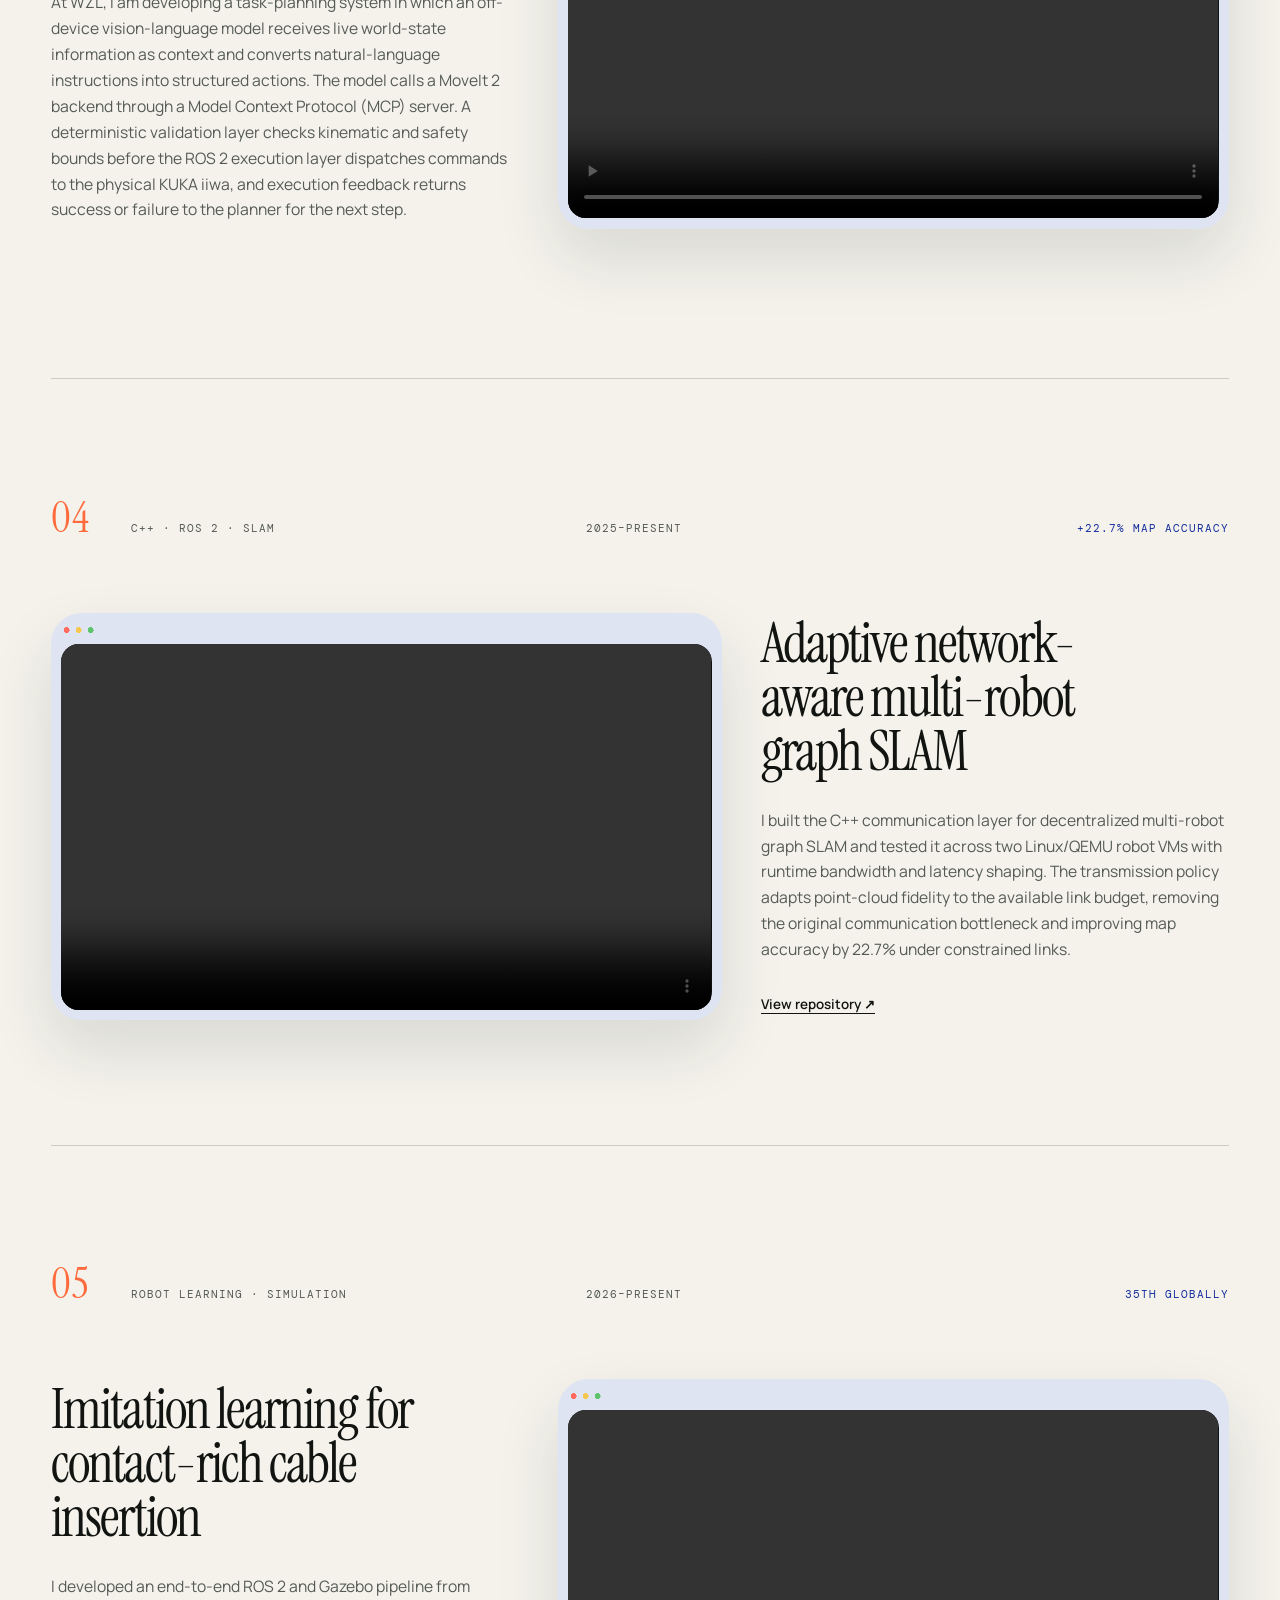
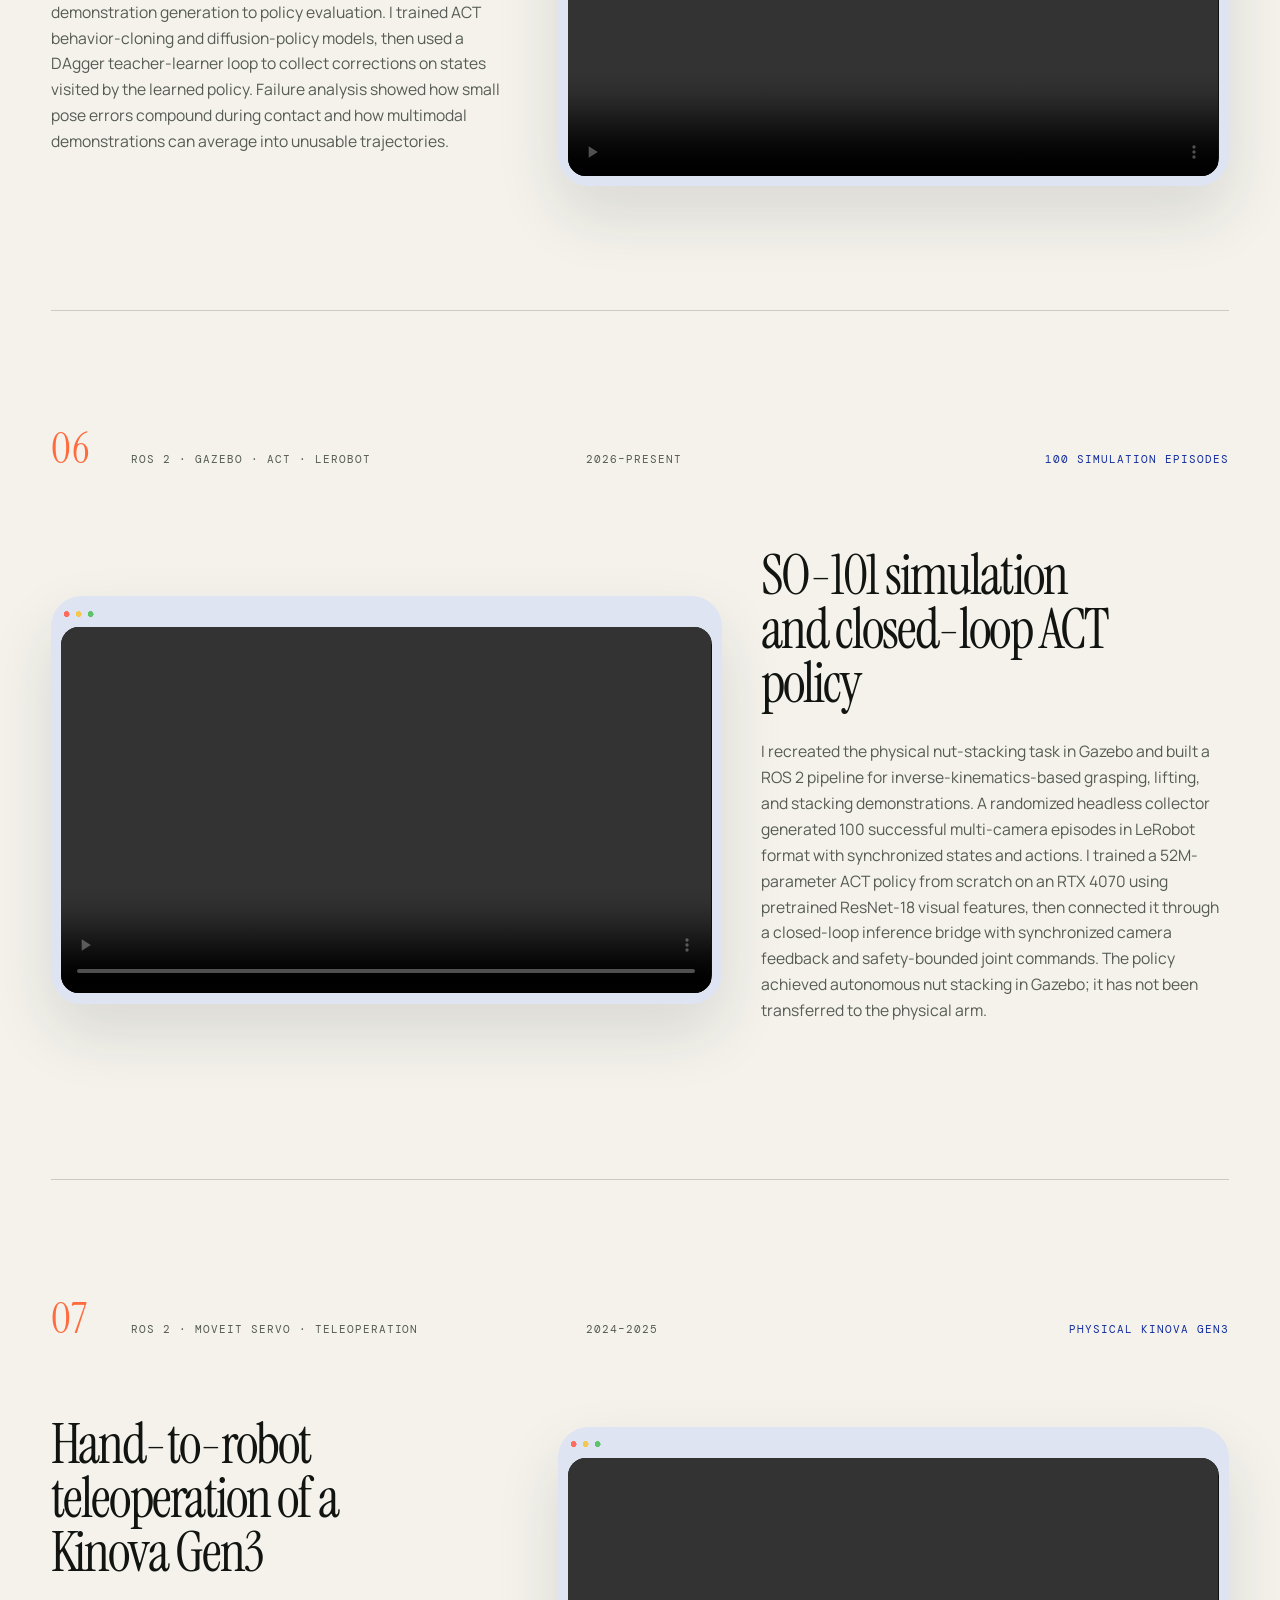
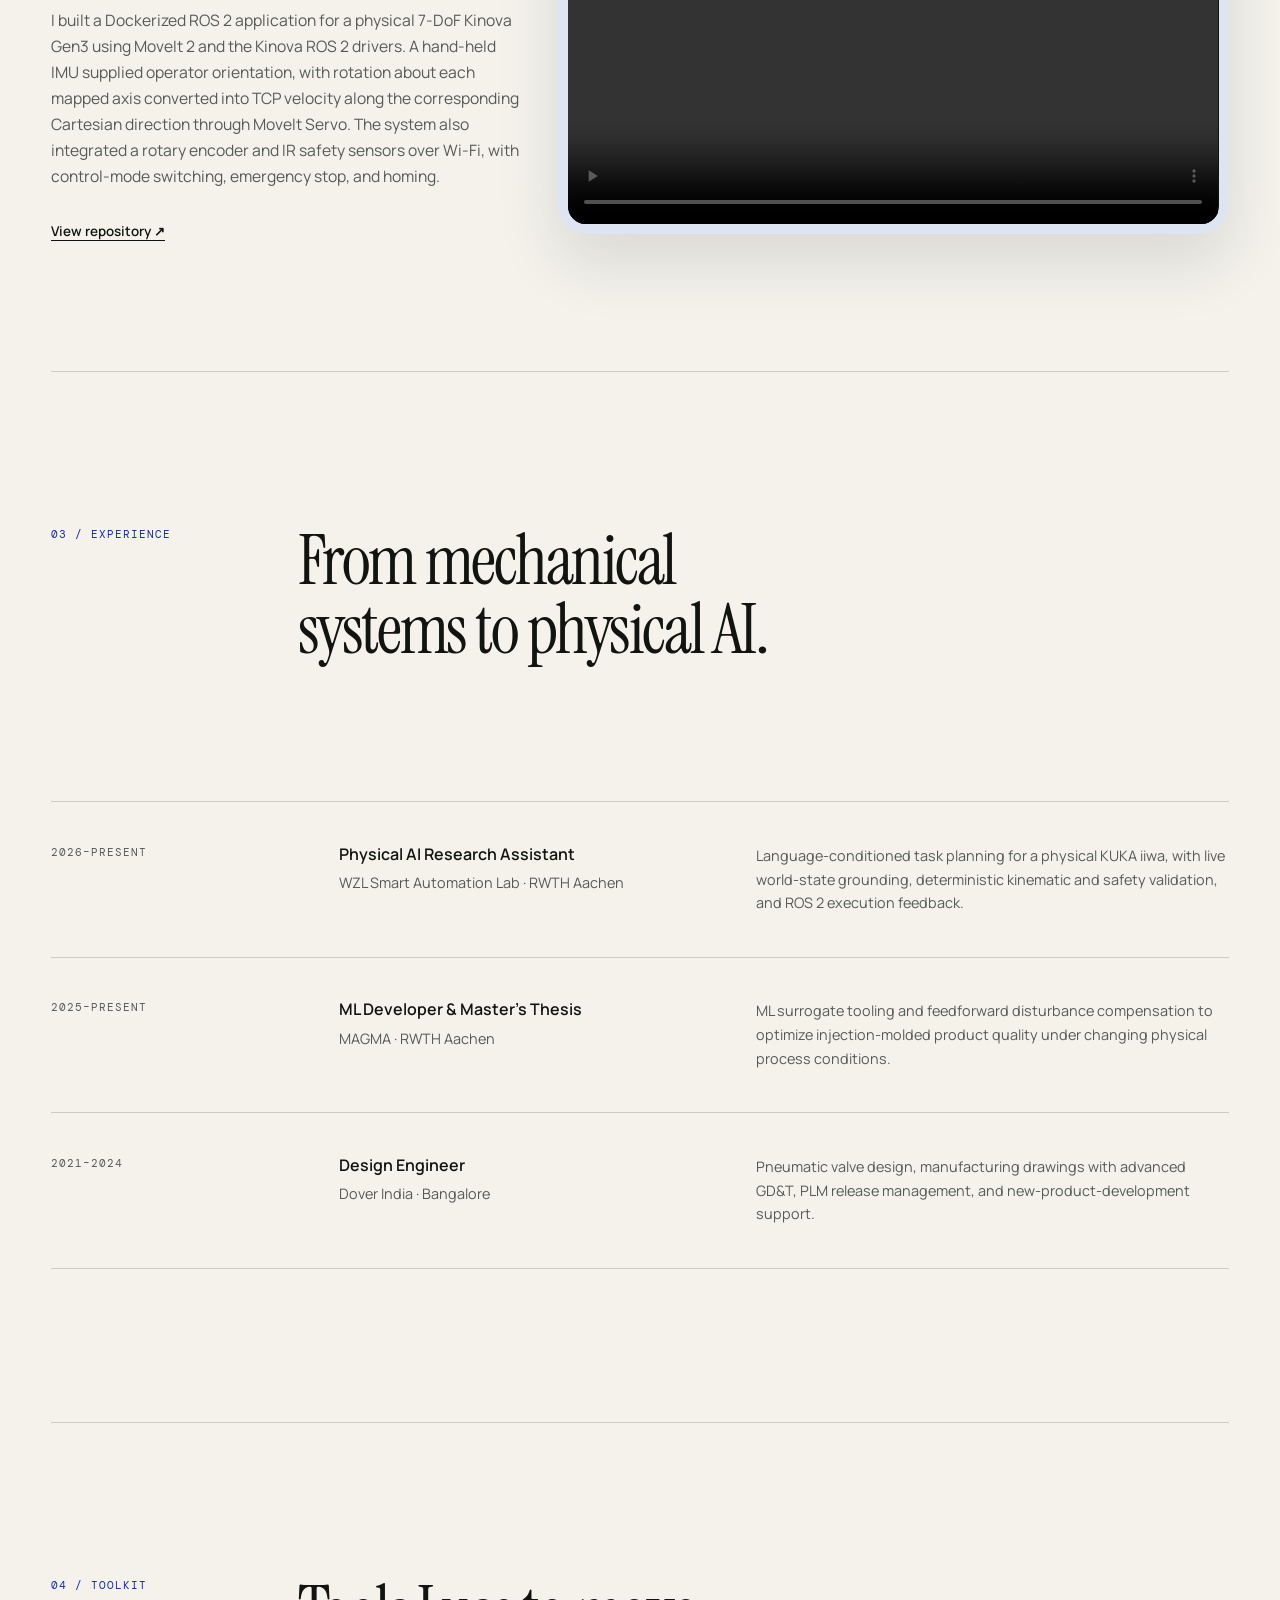
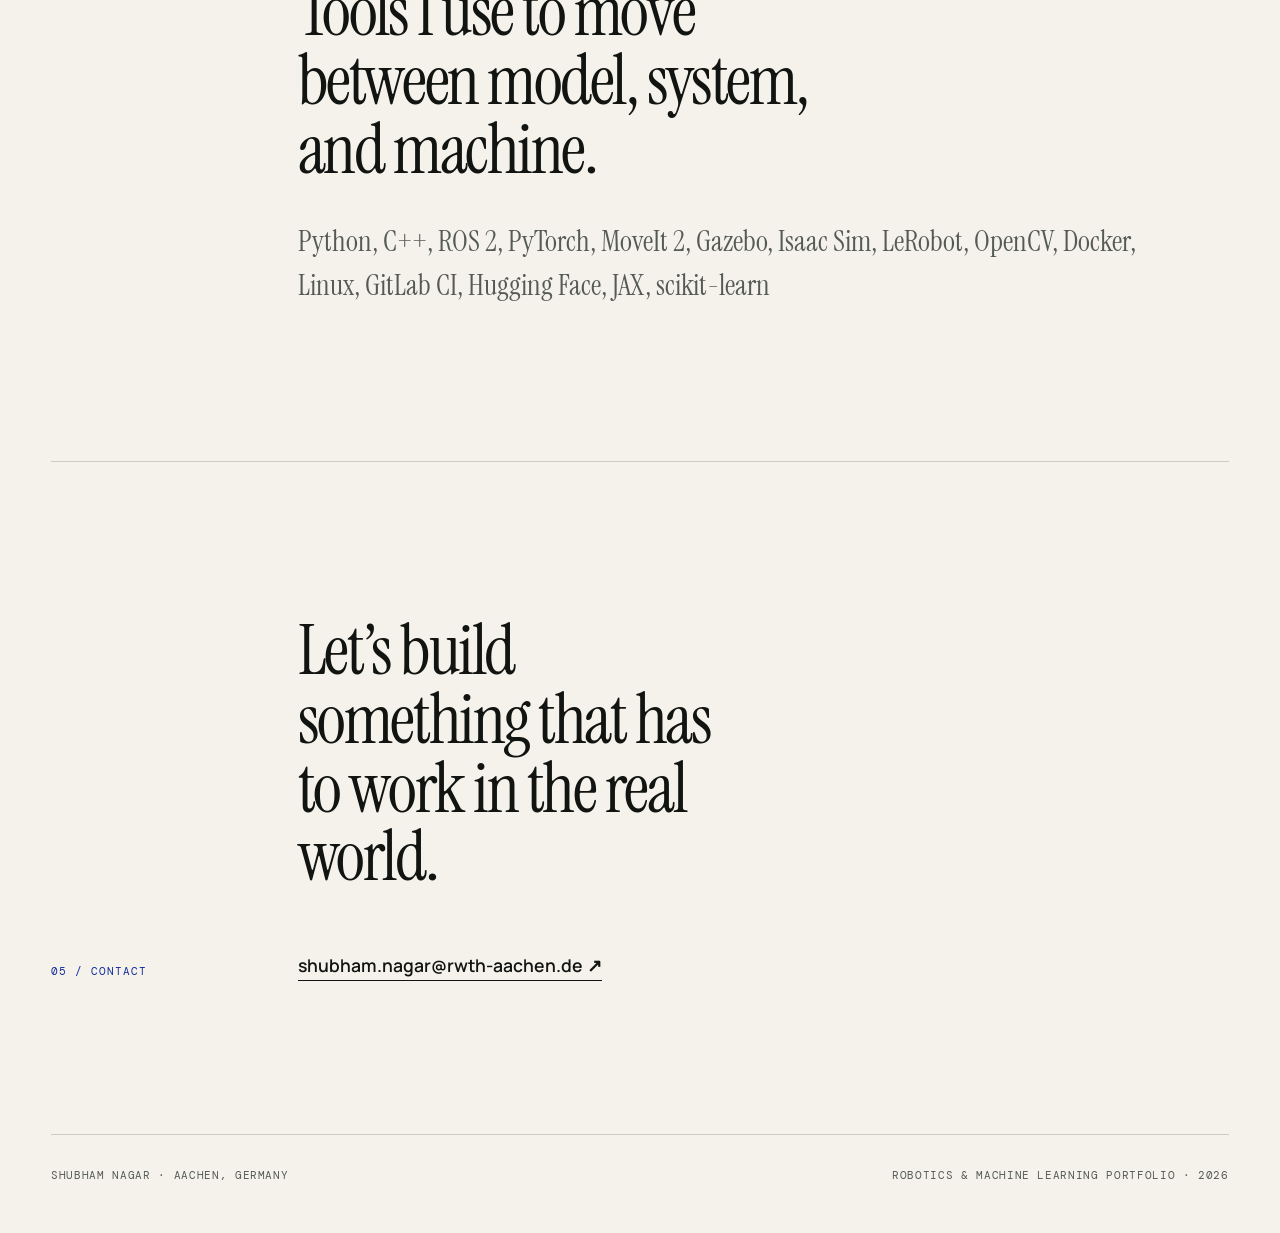
==== commit b64c855e: "Feature ERH track runner-up with 20-second dual-view timelapse" ====
--- a/index.html
+++ b/index.html
@@ -82,9 +82,37 @@
         <h2 id="work-title">Systems, experiments, and what they taught me.</h2>
       </div>
 
-      <article class="project">
+      <article class="project" id="erh-physical-ai">
         <div class="project-meta">
           <span>01</span>
+          <span>ERH Physical AI Hackathon · Team Trainers</span>
+          <span>October 17–18, 2026</span>
+          <span>2nd in track · Imagine, then Act</span>
+        </div>
+        <div class="project-copy">
+          <h3>ERH Hackathon: 2nd in track, Zurich</h3>
+          <p>
+            Our team, Trainers, placed second in the “Imagine, then Act” track at the 30-hour ERH Physical AI Hackathon, held October 17–18, 2026 at DARE campus in Zurich. We tested Black Forest Labs' FLUX.3 Action SO-101 world action model on a physical arm, with scene and wrist cameras and remote inference on AWS using an NVIDIA H100. Calibration issues limited the zero-shot results.
+          </p>
+          <p>
+            We collected 100 training episodes each for paper-cup stacking and placing Snickers bars on a plate, with other objects randomly scattered across the table. We fine-tuned on these 200 episodes at batch size 2 for 6,000 steps and compared the 3,000-, 4,000-, and 6,000-step checkpoints. The best checkpoint, at 6,000 steps, succeeded in 8 of 10 physical-robot Snickers-placement trials and 5 of 10 cup-stacking trials. The public dataset contains 300 episodes; the working model used the 200-episode training subset. The 20-second timelapse shows both tasks and camera views at approximately 5.2× speed.
+          </p>
+          <div class="project-links">
+            <a class="text-link" href="https://huggingface.co/datasets/shubham4413/erh_so101" target="_blank" rel="noreferrer">Dataset <span aria-hidden="true">↗</span></a>
+            <a class="text-link" href="https://huggingface.co/black-forest-labs/flux-3-action-so101" target="_blank" rel="noreferrer">Base model <span aria-hidden="true">↗</span></a>
+          </div>
+        </div>
+        <div class="project-media">
+          <video controls muted playsinline preload="metadata" poster="assets/erh_physical_ai_poster.jpg" aria-label="Team Trainers' 20-second ERH timelapse: SO-101 chocolate placement and cup stacking, both camera views, approximately 5.2 times speed">
+            <source src="assets/erh_physical_ai_highlights.mp4" type="video/mp4">
+            Your browser does not support embedded video. <a href="assets/erh_physical_ai_highlights.mp4">Watch the 20-second ERH timelapse.</a>
+          </video>
+        </div>
+      </article>
+
+      <article class="project">
+        <div class="project-meta">
+          <span>02</span>
           <span>SmolVLA · LeRobot · Physical robot</span>
           <span>2026–present</span>
           <span>75% full-stack success</span>
@@ -109,7 +137,7 @@
 
       <article class="project">
         <div class="project-meta">
-          <span>02</span>
+          <span>03</span>
           <span>Vision-language model · MCP · MoveIt 2</span>
           <span>2026–present</span>
           <span>Physical KUKA iiwa</span>
@@ -130,7 +158,7 @@
 
       <article class="project">
         <div class="project-meta">
-          <span>03</span>
+          <span>04</span>
           <span>C++ · ROS 2 · SLAM</span>
           <span>2025–present</span>
           <span>+22.7% map accuracy</span>
@@ -146,34 +174,6 @@
           <video controls muted playsinline preload="metadata" aria-label="Demonstration of the network-aware multi-robot SLAM system">
             <source src="assets/network_aware_slam.mp4" type="video/mp4">
             Your browser does not support embedded video.
-          </video>
-        </div>
-      </article>
-
-      <article class="project" id="erh-physical-ai">
-        <div class="project-meta">
-          <span>04</span>
-          <span>ERH Physical AI Hackathon · Team Trainers</span>
-          <span>October 17–18, 2026</span>
-          <span>2nd in track · Imagine, then Act</span>
-        </div>
-        <div class="project-copy">
-          <h3>A world action model for tabletop cleanup</h3>
-          <p>
-            Our team, Trainers, placed second in the “Imagine, then Act” track at the 30-hour ERH Physical AI Hackathon, held October 17–18, 2026 at DARE campus in Zurich. We tested Black Forest Labs' FLUX.3 Action SO-101 world action model on a physical arm, with scene and wrist cameras and remote inference on AWS using an NVIDIA H100. Calibration issues limited the zero-shot results.
-          </p>
-          <p>
-            We collected 100 training episodes each for paper-cup stacking and placing Snickers bars on a plate, with other objects randomly scattered across the table. We fine-tuned on these 200 episodes at batch size 2 for 6,000 steps and compared the 3,000-, 4,000-, and 6,000-step checkpoints. The best checkpoint, at 6,000 steps, succeeded in 8 of 10 physical-robot Snickers-placement trials and 5 of 10 cup-stacking trials. The public dataset contains 300 episodes; the working model used the 200-episode training subset. The highlight video shows both tasks.
-          </p>
-          <div class="project-links">
-            <a class="text-link" href="https://huggingface.co/datasets/shubham4413/erh_so101" target="_blank" rel="noreferrer">Dataset <span aria-hidden="true">↗</span></a>
-            <a class="text-link" href="https://huggingface.co/black-forest-labs/flux-3-action-so101" target="_blank" rel="noreferrer">Base model <span aria-hidden="true">↗</span></a>
-          </div>
-        </div>
-        <div class="project-media">
-          <video controls muted playsinline preload="metadata" poster="assets/erh_physical_ai_poster.jpg" aria-label="Team Trainers' ERH hackathon highlights: physical SO-101 cup stacking and chocolate placement">
-            <source src="assets/erh_physical_ai_highlights.mp4" type="video/mp4">
-            Your browser does not support embedded video. <a href="assets/erh_physical_ai_highlights.mp4">Watch the ERH task highlights.</a>
           </video>
         </div>
       </article>
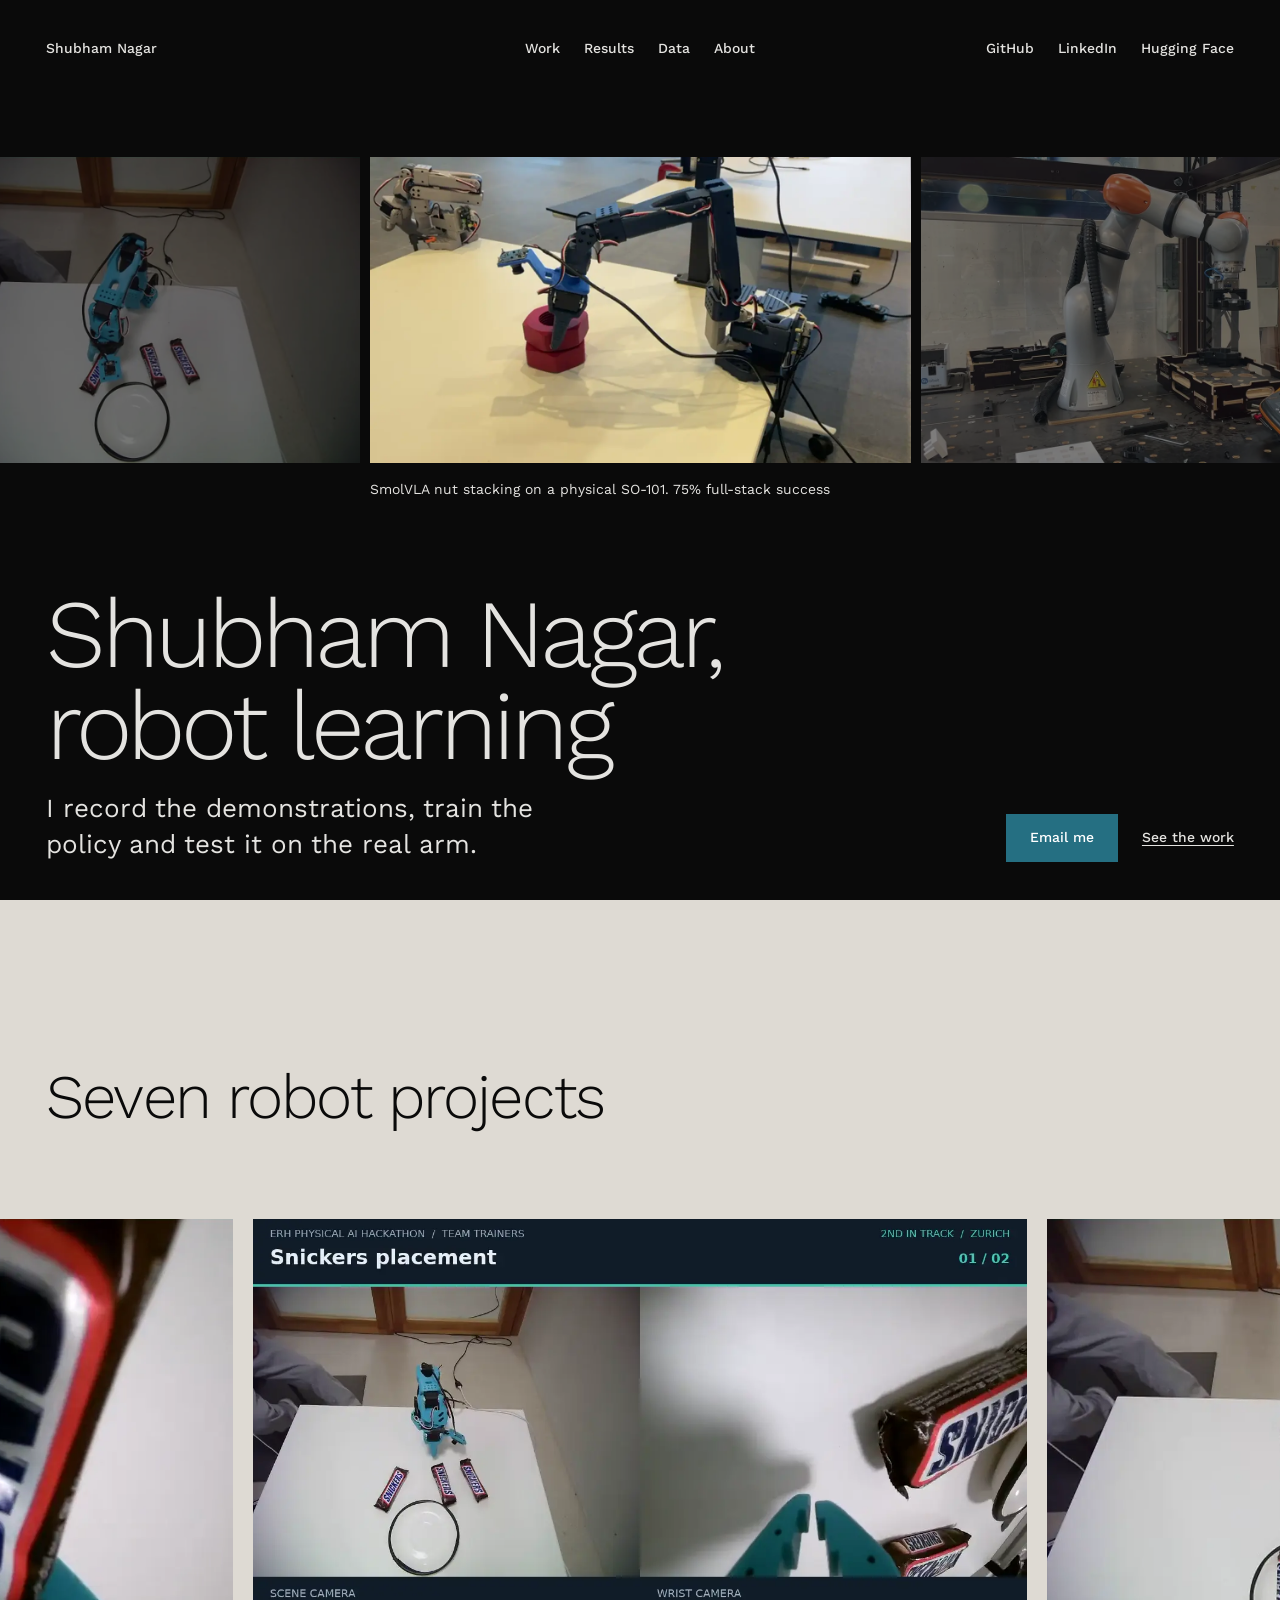
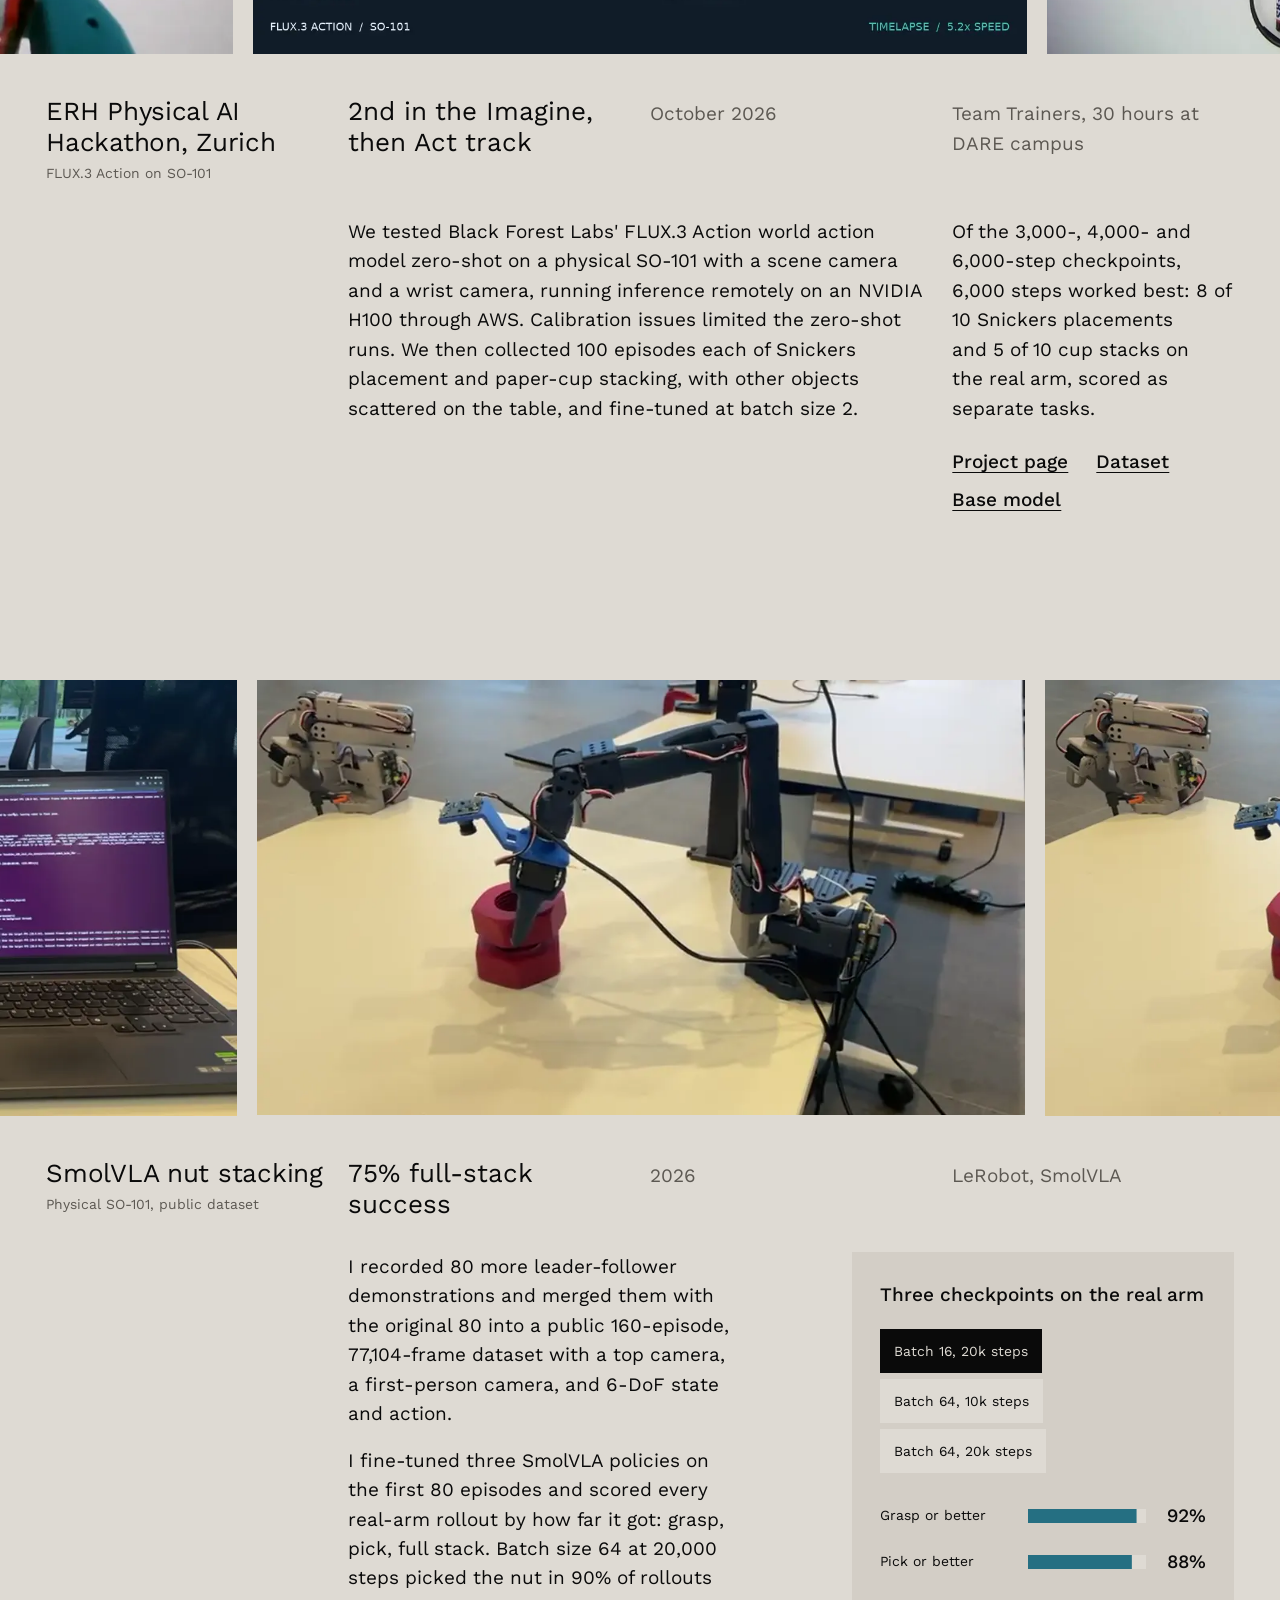
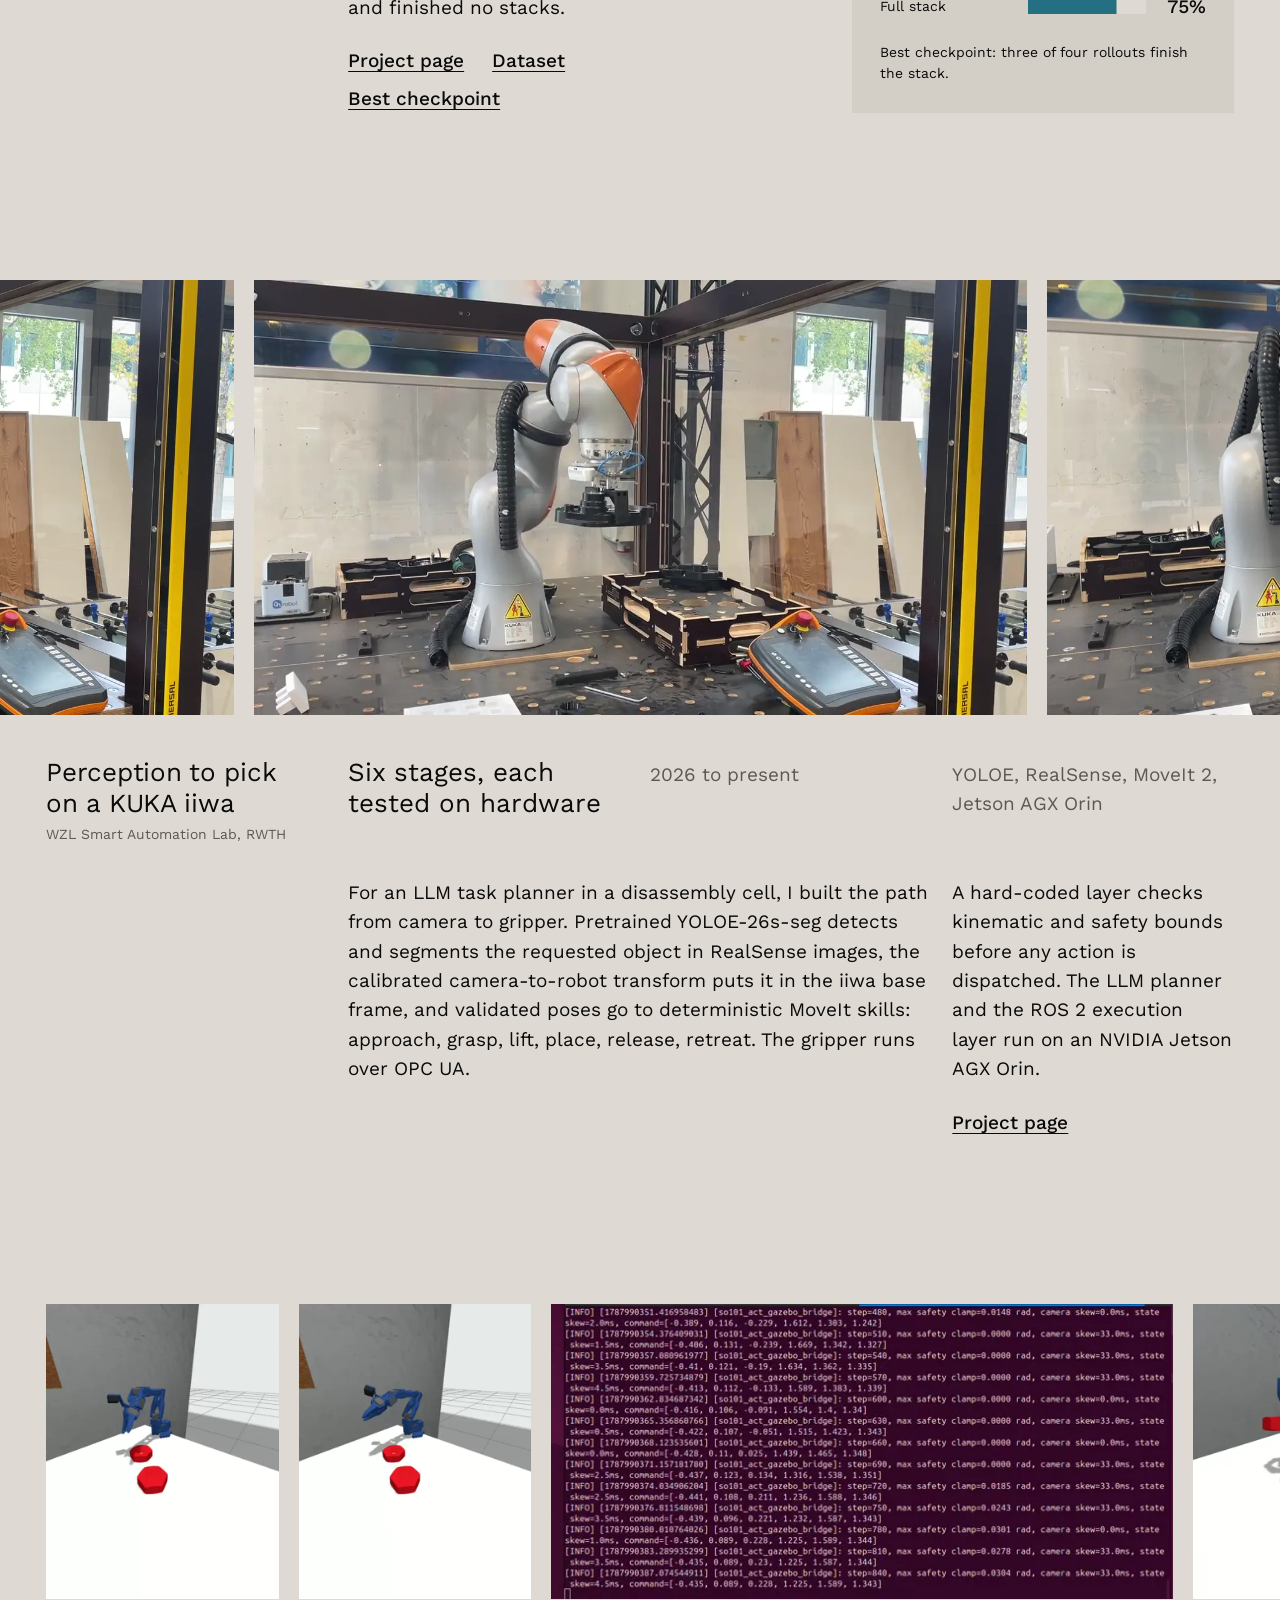
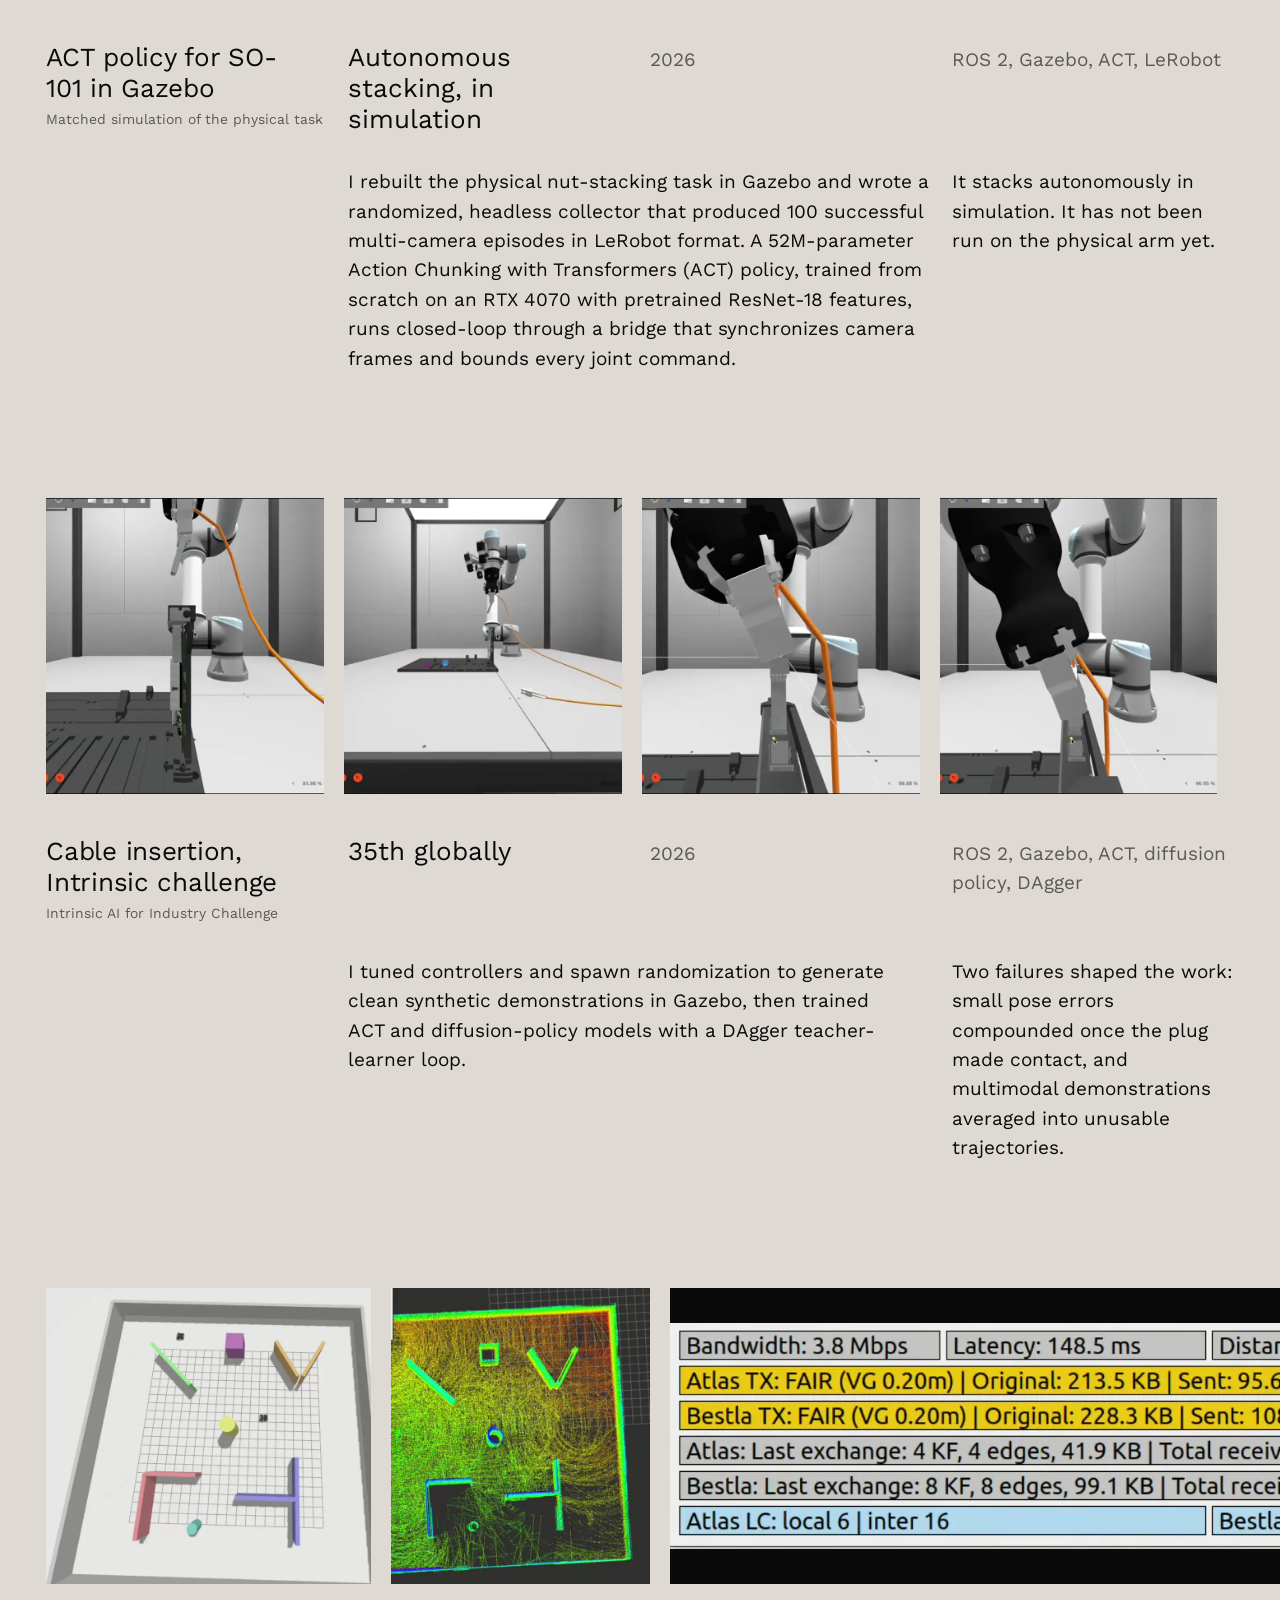
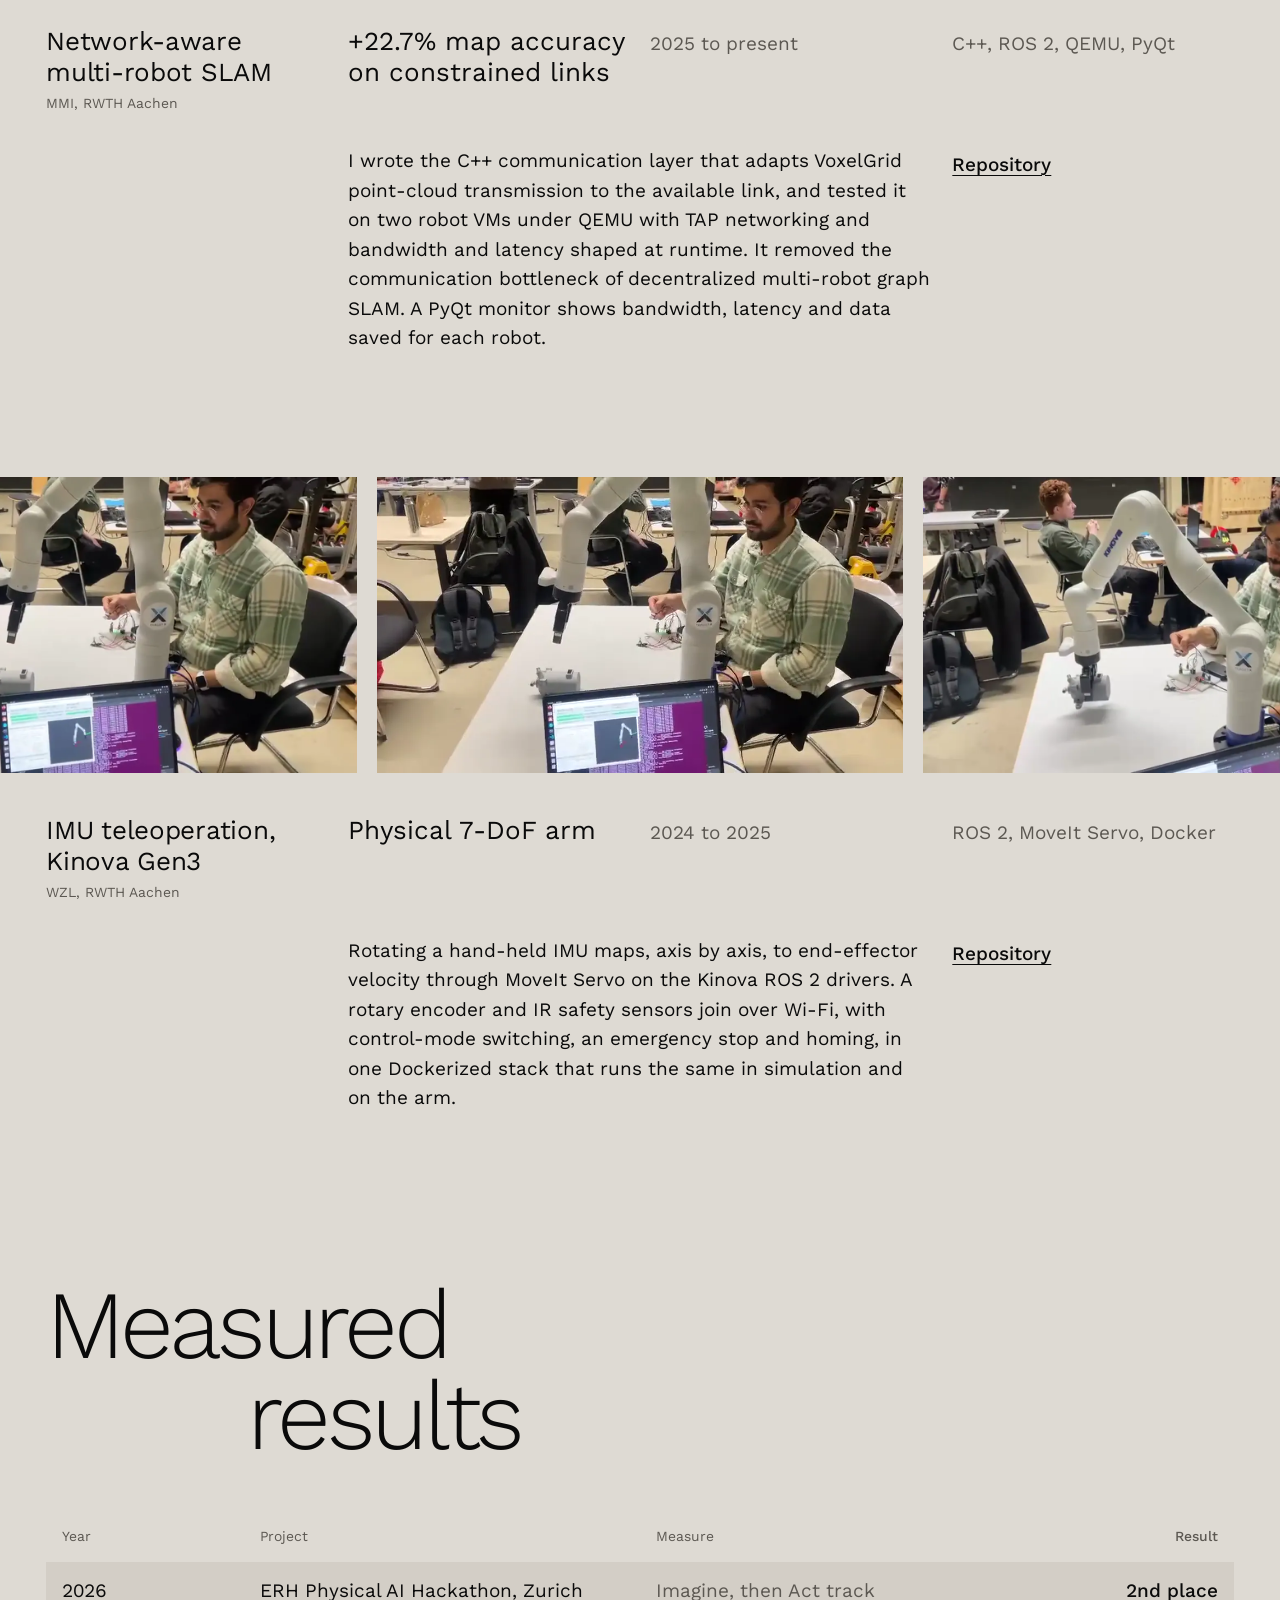
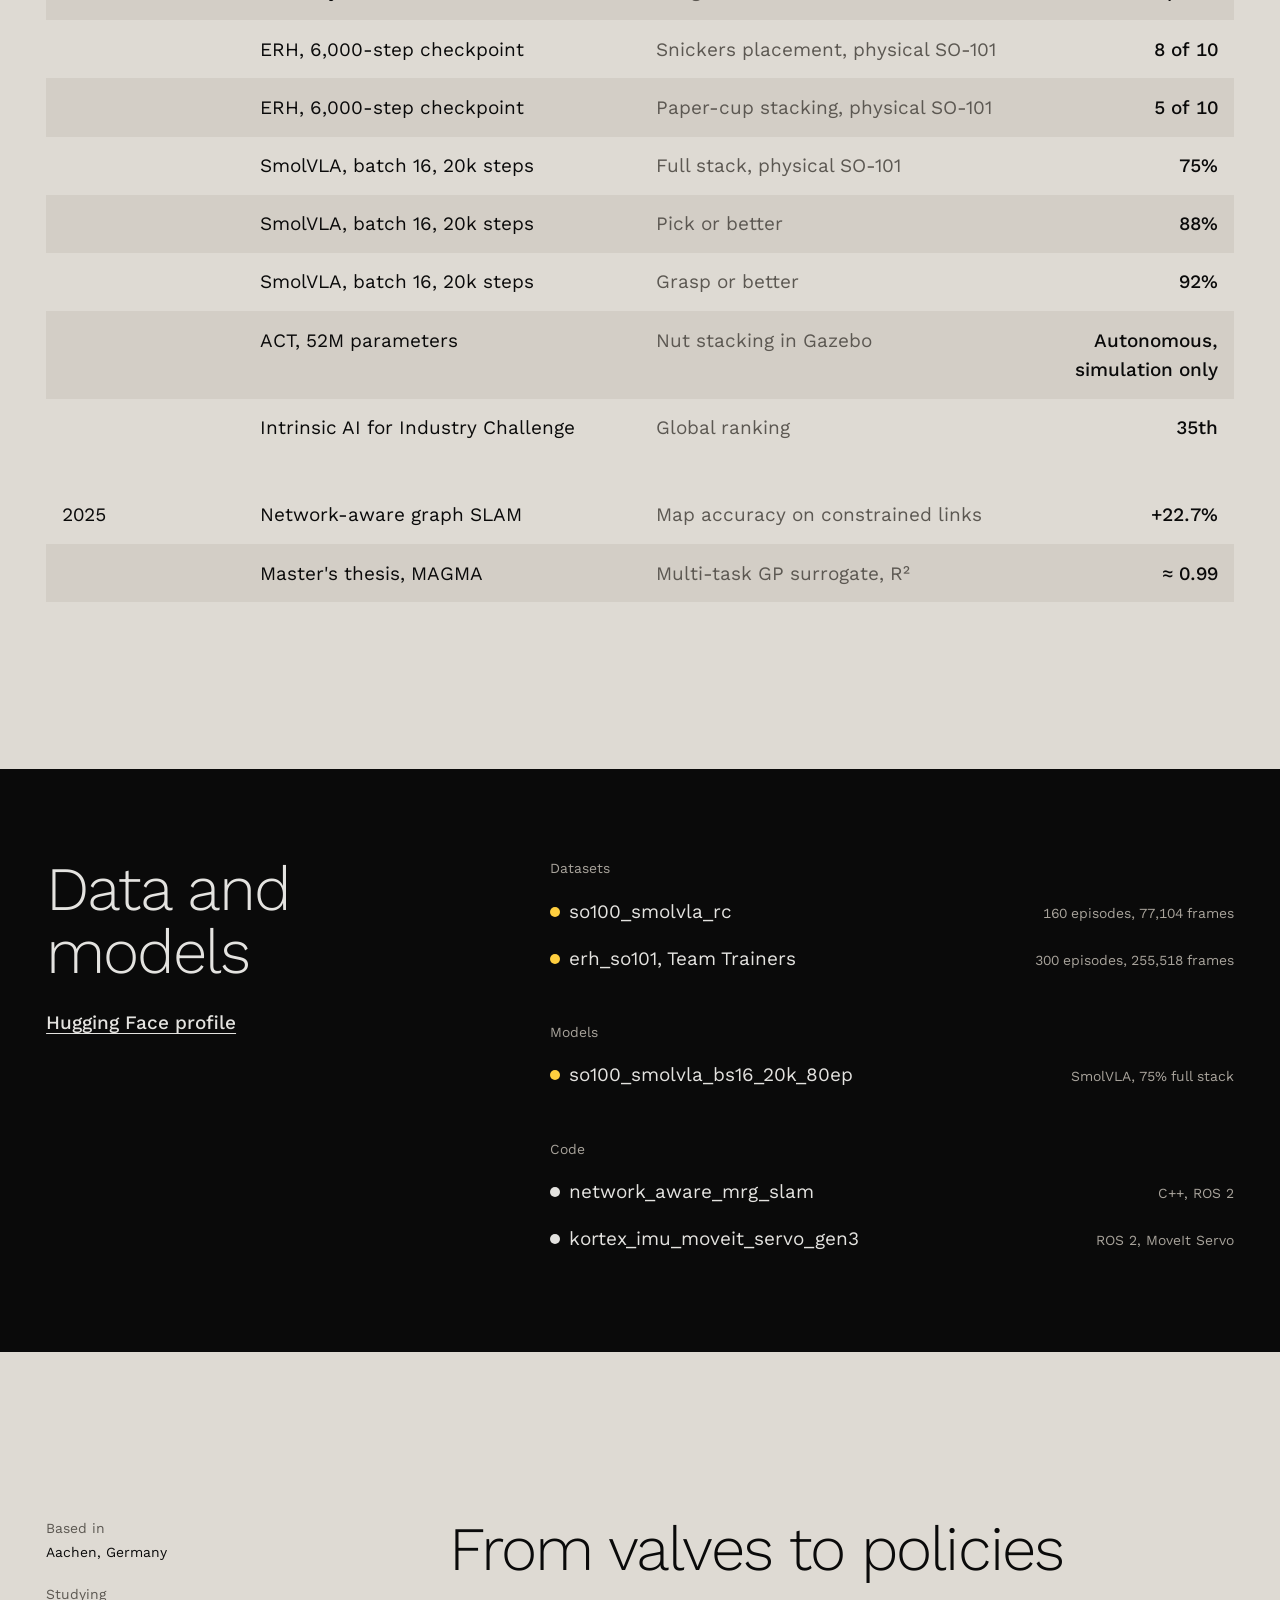
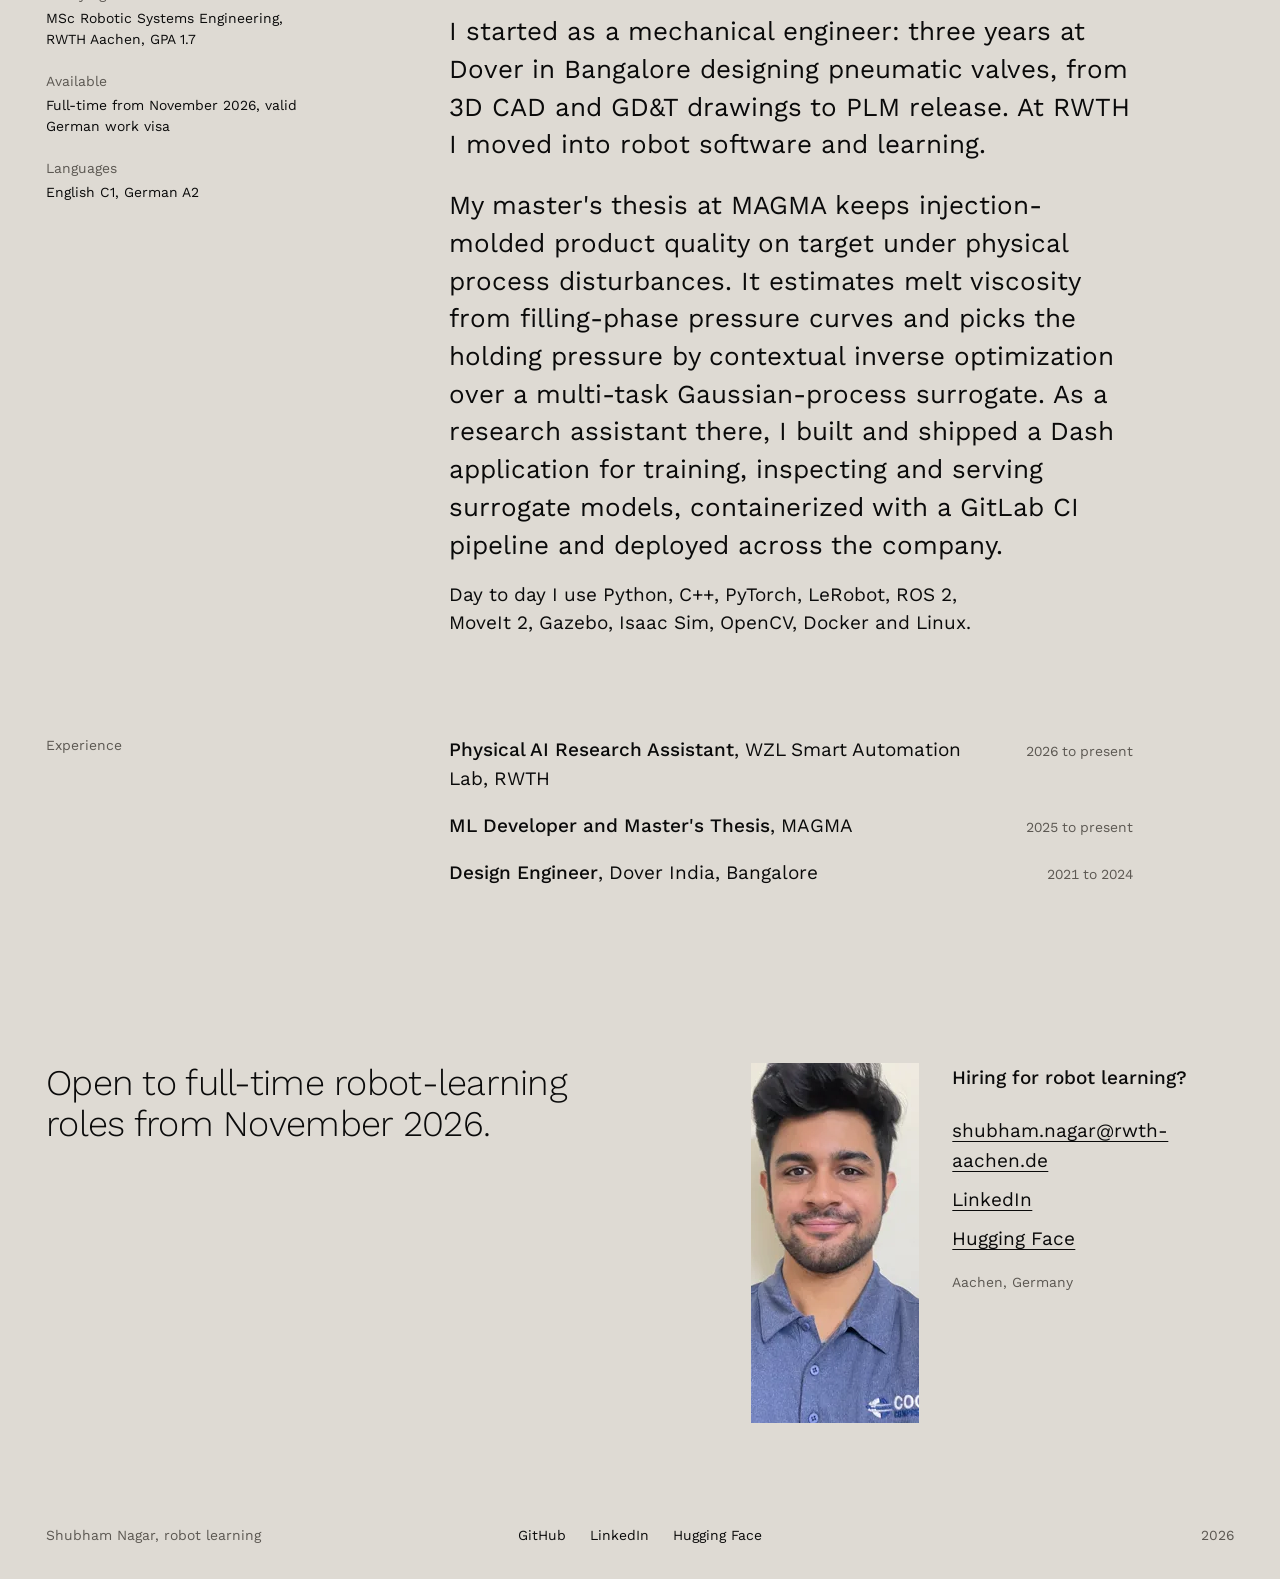
==== commit 4d9f25ed: "Redesign portfolio as a contact sheet of real rollouts Rebuild the homepage around frames from the p" ====
--- a/index.html
+++ b/index.html
@@ -3,302 +3,400 @@
 <head>
   <meta charset="utf-8">
   <meta name="viewport" content="width=device-width, initial-scale=1">
-  <meta name="description" content="Portfolio of Shubham Nagar, a robotics and machine learning engineer working across ROS 2, C++, robot learning, and industrial AI.">
-  <meta name="theme-color" content="#1638bf">
-  <title>Shubham Nagar | Robotics &amp; Machine Learning</title>
-  <link rel="icon" href="data:image/svg+xml,%3Csvg xmlns='http://www.w3.org/2000/svg' viewBox='0 0 64 64'%3E%3Crect width='64' height='64' rx='32' fill='%232450de'/%3E%3Ctext x='32' y='41' text-anchor='middle' font-family='Georgia' font-size='28' fill='white'%3ESN%3C/text%3E%3C/svg%3E">
+  <title>Shubham Nagar, robot learning</title>
+  <meta name="description" content="Shubham Nagar, robot-learning engineer. Demonstration data, imitation-learning policies and real-robot evaluation on SO-101, KUKA iiwa and Kinova Gen3.">
+  <meta name="theme-color" content="#0a0a0a">
+  <meta property="og:title" content="Shubham Nagar, robot-learning engineer">
+  <meta property="og:description" content="Demonstration data, imitation-learning policies and real-robot evaluation.">
+  <meta property="og:image" content="assets/frames/smolvla-018_0.webp">
+  <link rel="icon" href="data:image/svg+xml,%3Csvg xmlns='http://www.w3.org/2000/svg' viewBox='0 0 64 64'%3E%3Crect width='64' height='64' fill='%230a0a0a'/%3E%3Crect x='14' y='26' width='36' height='12' fill='%23dedad3'/%3E%3C/svg%3E">
   <link rel="preconnect" href="https://fonts.googleapis.com">
   <link rel="preconnect" href="https://fonts.gstatic.com" crossorigin>
-  <link href="https://fonts.googleapis.com/css2?family=DM+Mono:wght@300;400;500&amp;family=Instrument+Serif:ital@0;1&amp;family=Manrope:wght@400;500;600&amp;display=swap" rel="stylesheet">
+  <link href="https://fonts.googleapis.com/css2?family=Work+Sans:wght@300;400;500&display=swap" rel="stylesheet">
   <link rel="stylesheet" href="style.css">
+  <script>document.documentElement.classList.add('js')</script>
 </head>
 
 <body>
   <a class="skip-link" href="#main">Skip to content</a>
 
-  <header class="site-header">
-    <a class="wordmark" href="#top" aria-label="Shubham Nagar, home">
-      <span>SN</span>
-      <span class="wordmark-name">Shubham Nagar</span>
-    </a>
-
-    <nav aria-label="Primary navigation">
-      <a href="#work">Work</a>
-      <a href="#experience">Experience</a>
-      <a href="#about">About</a>
-    </nav>
-
-    <a class="header-contact" href="mailto:shubham.nagar@rwth-aachen.de">Contact</a>
-  </header>
-
   <main id="main">
     <section class="hero" id="top" aria-labelledby="hero-title">
-      <div class="hero-atmosphere" aria-hidden="true">
-        <span class="orb orb-one"></span>
-        <span class="orb orb-two"></span>
-        <span class="trajectory trajectory-one"></span>
-        <span class="trajectory trajectory-two"></span>
-      </div>
-      <div class="hero-copy">
-        <p class="eyebrow">Robotics · Machine Learning · Physical AI</p>
-        <h1 id="hero-title">I build learning systems that have to work in the <em>physical world.</em></h1>
-        <p class="hero-intro">
-          I am Shubham Nagar, an M.S. candidate at RWTH Aachen. I work from model training and C++ robotics software through to physical-arm integration and manufacturing processes.
-        </p>
-        <div class="hero-links" aria-label="Profile links">
-          <a href="https://github.com/shubham4413" target="_blank" rel="noreferrer">GitHub <span aria-hidden="true">↗</span></a>
-          <a href="https://www.linkedin.com/in/shubham-nagar-5a8174184/" target="_blank" rel="noreferrer">LinkedIn <span aria-hidden="true">↗</span></a>
-          <a href="mailto:shubham.nagar@rwth-aachen.de">Email <span aria-hidden="true">↗</span></a>
-        </div>
-      </div>
-
-      <figure class="hero-figure">
-        <img src="assets/kuka_arm.jpeg" alt="KUKA iiwa robot in the WZL Smart Automation Lab" width="1200" height="1600">
-        <figcaption>
-          <span>Physical AI research · WZL, RWTH Aachen</span>
-          <span>Language plan → validation → ROS 2 execution</span>
-        </figcaption>
-      </figure>
-
-      <div class="hero-note">
-        <span>Based in Aachen, Germany</span>
-        <span>Available from January 2027</span>
-      </div>
-    </section>
-
-    <section class="statement" id="about" aria-labelledby="about-title">
-      <p class="section-label">01 / About</p>
-      <div>
-        <h2 id="about-title">Engineering with the full system in view.</h2>
-        <p>
-          My background combines mechanical engineering with robotics software and machine learning. I care about what happens when algorithms meet noisy sensors, constrained networks, contact, safety limits, and changing physical processes. That has led me from industrial product design to physical robot integration, adaptive SLAM, imitation learning, and quality optimization for manufacturing.
-        </p>
-      </div>
-    </section>
-
-    <section class="selected-work" id="work" aria-labelledby="work-title">
-      <div class="section-heading">
-        <p class="section-label">02 / Selected work</p>
-        <h2 id="work-title">Systems, experiments, and what they taught me.</h2>
-      </div>
-
-      <article class="project" id="erh-physical-ai">
-        <div class="project-meta">
-          <span>01</span>
-          <span>ERH Physical AI Hackathon · Team Trainers</span>
-          <span>October 17–18, 2026</span>
-          <span>2nd in track · Imagine, then Act</span>
-        </div>
-        <div class="project-copy">
-          <h3>ERH Hackathon: 2nd in track, Zurich</h3>
-          <p>
-            Our team, Trainers, placed second in the “Imagine, then Act” track at the 30-hour ERH Physical AI Hackathon, held October 17–18, 2026 at DARE campus in Zurich. We tested Black Forest Labs' FLUX.3 Action SO-101 world action model on a physical arm, with scene and wrist cameras and remote inference on AWS using an NVIDIA H100. Calibration issues limited the zero-shot results.
-          </p>
-          <p>
-            We collected 100 training episodes each for paper-cup stacking and placing Snickers bars on a plate, with other objects randomly scattered across the table. We fine-tuned on these 200 episodes at batch size 2 for 6,000 steps and compared the 3,000-, 4,000-, and 6,000-step checkpoints. The best checkpoint, at 6,000 steps, succeeded in 8 of 10 physical-robot Snickers-placement trials and 5 of 10 cup-stacking trials. The public dataset contains 300 episodes; the working model used the 200-episode training subset. The 20-second timelapse shows both tasks and camera views at approximately 5.2× speed.
-          </p>
-          <div class="project-links">
-            <a class="text-link" href="https://huggingface.co/datasets/shubham4413/erh_so101" target="_blank" rel="noreferrer">Dataset <span aria-hidden="true">↗</span></a>
-            <a class="text-link" href="https://huggingface.co/black-forest-labs/flux-3-action-so101" target="_blank" rel="noreferrer">Base model <span aria-hidden="true">↗</span></a>
+      <header class="hero__top">
+        <a class="wordmark" href="#top">Shubham Nagar</a>
+        <nav class="hero__nav" aria-label="Sections">
+          <a class="link" href="#work">Work</a>
+          <a class="link" href="#results">Results</a>
+          <a class="link" href="#data">Data</a>
+          <a class="link" href="#about">About</a>
+        </nav>
+        <nav class="profiles" aria-label="Profiles">
+          <a class="link" href="https://github.com/shubham4413" target="_blank" rel="noreferrer">GitHub</a>
+          <a class="link" href="https://www.linkedin.com/in/shubham-nagar-5a8174184/" target="_blank" rel="noreferrer">LinkedIn</a>
+          <a class="link" href="https://huggingface.co/shubham4413" target="_blank" rel="noreferrer">Hugging Face</a>
+        </nav>
+      </header>
+
+      <div class="strip" data-strip>
+        <ul class="strip__track" data-strip-track>
+          <li class="strip__frame" data-caption="ERH Physical AI Hackathon, Zurich. 2nd in the Imagine, then Act track" data-clip="assets/clips/erh-scene.mp4">
+            <a href="#erh"><img src="assets/frames/erh-scene-002_5.webp" alt="SO-101 arm reaching for Snickers bars beside a plate, scene camera" width="960" height="720"></a>
+          </li>
+          <li class="strip__frame" data-caption="SmolVLA nut stacking on a physical SO-101. 75% full-stack success" data-clip="assets/clips/smolvla.mp4">
+            <a href="#smolvla"><img src="assets/frames/smolvla-018_0.webp" alt="SO-101 arm placing a red nut onto a stack under a SmolVLA policy" width="1272" height="720"></a>
+          </li>
+          <li class="strip__frame" data-caption="KUKA iiwa at WZL. Perception to MoveIt pick-and-place" data-clip="assets/clips/kuka.mp4">
+            <a href="#kuka"><img src="assets/frames/kuka-009_0.webp" alt="KUKA iiwa lowering its gripper into a disassembly fixture" width="1280" height="720"></a>
+          </li>
+          <li class="strip__frame" data-caption="ERH wrist camera. Snickers placement, 8 of 10 on the real arm">
+            <a href="#erh"><img src="assets/frames/erh-wrist-003_0.webp" alt="Wrist-camera view of the gripper holding a Snickers bar" width="960" height="720"></a>
+          </li>
+          <li class="strip__frame" data-caption="ACT policy in Gazebo. Autonomous nut stacking in simulation" data-clip="assets/clips/act.mp4">
+            <a href="#act"><img src="assets/frames/act-016_0.webp" alt="Simulated SO-101 stacking a red nut in Gazebo" width="566" height="720"></a>
+          </li>
+          <li class="strip__frame" data-caption="Kinova Gen3. Hand-held IMU teleoperation" data-clip="assets/clips/kinova.mp4">
+            <a href="#kinova"><img src="assets/frames/kinova-005_0.webp" alt="Shubham steering a Kinova Gen3 arm with a hand-held sensor" width="1280" height="720"></a>
+          </li>
+          <li class="strip__frame" data-caption="Intrinsic AI for Industry Challenge. Cable insertion, 35th globally" data-clip="assets/clips/intrinsic.mp4">
+            <a href="#intrinsic"><img src="assets/frames/intrinsic-010_0.webp" alt="Simulated gripper guiding an orange cable plug toward a port" width="676" height="720"></a>
+          </li>
+          <li class="strip__frame" data-caption="Multi-robot graph SLAM. +22.7% map accuracy on constrained links" data-clip="assets/clips/slam.mp4">
+            <a href="#slam"><img src="assets/frames/slam-015_0.webp" alt="Merged lidar map of a walled arena, coloured by height" width="630" height="720"></a>
+          </li>
+          <li class="strip__frame" data-caption="ERH scene camera. Paper-cup stacking, 5 of 10 on the real arm">
+            <a href="#erh"><img src="assets/frames/erh-scene-013_5.webp" alt="SO-101 arm stacking white paper cups" width="960" height="720"></a>
+          </li>
+          <li class="strip__frame" data-caption="KUKA iiwa. Validated object pose handed to a deterministic MoveIt skill">
+            <a href="#kuka"><img src="assets/frames/kuka-017_0.webp" alt="KUKA iiwa bent over the fixture during a pick" width="1280" height="720"></a>
+          </li>
+          <li class="strip__frame" data-caption="Gazebo bridge log. Every joint command passes a safety clamp">
+            <a href="#act"><img src="assets/frames/act-log-012_0.webp" alt="Terminal log from the ACT Gazebo bridge listing step, safety clamp and camera skew" width="630" height="300"></a>
+          </li>
+          <li class="strip__frame" data-caption="SmolVLA, best checkpoint. 92% of rollouts grasp the nut">
+            <a href="#smolvla"><img src="assets/frames/smolvla-037_0.webp" alt="SO-101 arm holding a nut above a two-nut stack" width="1272" height="720"></a>
+          </li>
+        </ul>
+        <p class="strip__caption" data-strip-caption aria-live="polite">ERH Physical AI Hackathon, Zurich. 2nd in the Imagine, then Act track</p>
+      </div>
+
+      <div class="hero__foot">
+        <div class="hero__intro">
+          <h1 id="hero-title">Shubham Nagar, robot learning</h1>
+          <p>I record the demonstrations, train the policy and test it on the real arm.</p>
+        </div>
+        <div class="hero__actions">
+          <a class="button" href="mailto:shubham.nagar@rwth-aachen.de">Email me</a>
+          <a class="link link-plain" href="#work">See the work</a>
+        </div>
+      </div>
+    </section>
+
+    <section class="work" id="work" aria-labelledby="work-title">
+      <h2 class="work__title" id="work-title" data-reveal>Seven robot projects</h2>
+
+      <article class="project" id="erh" aria-labelledby="erh-title">
+        <ul class="reel" data-reel>
+          <li><img src="assets/frames/erh-wrist-003_0.webp" alt="Wrist camera: gripper closing on a Snickers bar" width="960" height="720" loading="lazy"></li>
+          <li class="reel__clip">
+            <video data-loop muted loop playsinline preload="none" class="is-composite" poster="assets/clips/erh.webp" width="1280" height="720" aria-label="Team Trainers' timelapse of SO-101 Snickers placement and cup stacking, scene and wrist cameras">
+              <source src="assets/clips/erh.mp4" type="video/mp4">
+            </video>
+          </li>
+          <li><img src="assets/frames/erh-scene-006_0.webp" alt="SO-101 placing a Snickers bar on the plate" width="960" height="720" loading="lazy"></li>
+          <li><img src="assets/frames/erh-scene-016_5.webp" alt="SO-101 lifting a paper cup" width="960" height="720" loading="lazy"></li>
+          <li><img src="assets/frames/erh-wrist-017_0.webp" alt="Wrist camera: gripper next to a paper cup" width="960" height="720" loading="lazy"></li>
+        </ul>
+        <div class="facts" data-reveal>
+          <div class="facts__name"><h3 id="erh-title">ERH Physical AI Hackathon, Zurich</h3><p>FLUX.3 Action on SO-101</p></div>
+          <p class="facts__result">2nd in the Imagine, then Act track</p>
+          <p class="facts__year">October 2026</p>
+          <p class="facts__stack">Team Trainers, 30 hours at DARE campus</p>
+        </div>
+        <div class="project__body" data-reveal>
+          <p>We tested Black Forest Labs' FLUX.3 Action world action model zero-shot on a physical SO-101 with a scene camera and a wrist camera, running inference remotely on an NVIDIA H100 through AWS. Calibration issues limited the zero-shot runs. We then collected 100 episodes each of Snickers placement and paper-cup stacking, with other objects scattered on the table, and fine-tuned at batch size 2.</p>
+          <p>Of the 3,000-, 4,000- and 6,000-step checkpoints, 6,000 steps worked best: 8 of 10 Snickers placements and 5 of 10 cup stacks on the real arm, scored as separate tasks.</p>
+          <ul class="project__links">
+            <li><a class="link-plain" href="work/erh.html">Project page</a></li>
+            <li><a class="link-plain" href="https://huggingface.co/datasets/shubham4413/erh_so101" target="_blank" rel="noreferrer">Dataset</a></li>
+            <li><a class="link-plain" href="https://huggingface.co/black-forest-labs/flux-3-action-so101" target="_blank" rel="noreferrer">Base model</a></li>
+          </ul>
+        </div>
+      </article>
+
+      <article class="project" id="smolvla" aria-labelledby="smolvla-title">
+        <ul class="reel" data-reel>
+          <li><img src="assets/frames/smolvla-001_0.webp" alt="The SO-101 setup: two red nuts, the arm and the laptop running the policy" width="1272" height="720" loading="lazy"></li>
+          <li class="reel__clip">
+            <video data-loop muted loop playsinline preload="none" poster="assets/clips/smolvla.webp" width="960" height="544" aria-label="SmolVLA policy stacking nuts with a physical SO-101 arm">
+              <source src="assets/clips/smolvla.mp4" type="video/mp4">
+            </video>
+          </li>
+          <li><img src="assets/frames/smolvla-024_0.webp" alt="SO-101 lowering a nut onto the stack" width="1272" height="720" loading="lazy"></li>
+          <li><img src="assets/frames/smolvla-043_0.webp" alt="SO-101 releasing a nut on top of the stack" width="1272" height="720" loading="lazy"></li>
+          <li><img src="assets/frames/smolvla-012_0.webp" alt="SO-101 arm beside two red nuts before a rollout" width="1272" height="720" loading="lazy"></li>
+        </ul>
+        <div class="facts" data-reveal>
+          <div class="facts__name"><h3 id="smolvla-title">SmolVLA nut stacking</h3><p>Physical SO-101, public dataset</p></div>
+          <p class="facts__result">75% full-stack success</p>
+          <p class="facts__year">2026</p>
+          <p class="facts__stack">LeRobot, SmolVLA</p>
+        </div>
+        <div class="project__body project__body--split">
+          <div data-reveal>
+            <p>I recorded 80 more leader-follower demonstrations and merged them with the original 80 into a public 160-episode, 77,104-frame dataset with a top camera, a first-person camera, and 6-DoF state and action.</p>
+            <p>I fine-tuned three SmolVLA policies on the first 80 episodes and scored every real-arm rollout by how far it got: grasp, pick, full stack. Batch size 64 at 20,000 steps picked the nut in 90% of rollouts and finished no stacks.</p>
+            <ul class="project__links">
+              <li><a class="link-plain" href="work/smolvla.html">Project page</a></li>
+              <li><a class="link-plain" href="https://huggingface.co/datasets/shubham4413/so100_smolvla_rc" target="_blank" rel="noreferrer">Dataset</a></li>
+              <li><a class="link-plain" href="https://huggingface.co/shubham4413/so100_smolvla_bs16_20k_80ep" target="_blank" rel="noreferrer">Best checkpoint</a></li>
+            </ul>
           </div>
-        </div>
-        <div class="project-media">
-          <video controls muted playsinline preload="metadata" poster="assets/erh_physical_ai_poster.jpg" aria-label="Team Trainers' 20-second ERH timelapse: SO-101 chocolate placement and cup stacking, both camera views, approximately 5.2 times speed">
-            <source src="assets/erh_physical_ai_highlights.mp4" type="video/mp4">
-            Your browser does not support embedded video. <a href="assets/erh_physical_ai_highlights.mp4">Watch the 20-second ERH timelapse.</a>
-          </video>
-        </div>
-      </article>
-
-      <article class="project">
-        <div class="project-meta">
-          <span>02</span>
-          <span>SmolVLA · LeRobot · Physical robot</span>
-          <span>2026–present</span>
-          <span>75% full-stack success</span>
-        </div>
-        <div class="project-copy">
-          <h3>Physical SO-101 nut stacking with SmolVLA</h3>
-          <p>
-            I collected 80 additional physical demonstrations and aggregated them with the original 80 into a 160-episode LeRobot dataset with synchronized top-view and first-person video, robot state, and joint actions. I fine-tuned three SmolVLA policies on the first 80 episodes and evaluated them on the physical arm. The best configuration, batch size 16 at 20,000 steps, achieved 75% full-stack success, 88% pick-or-better, and 92% grasp-or-better.
-          </p>
-          <div class="project-links">
-            <a class="text-link" href="https://huggingface.co/datasets/shubham4413/so100_smolvla_rc" target="_blank" rel="noreferrer">Dataset <span aria-hidden="true">↗</span></a>
-            <a class="text-link" href="https://huggingface.co/shubham4413/so100_smolvla_bs16_20k_80ep" target="_blank" rel="noreferrer">Model <span aria-hidden="true">↗</span></a>
-          </div>
-        </div>
-        <div class="project-media">
-          <video controls muted playsinline preload="metadata" aria-label="SmolVLA policy stacking nuts with a physical SO-101 robot arm">
-            <source src="assets/so101_smolvla_demo.mp4" type="video/mp4">
-            Your browser does not support embedded video.
-          </video>
-        </div>
-      </article>
-
-      <article class="project">
-        <div class="project-meta">
-          <span>03</span>
-          <span>Vision-language model · MCP · MoveIt 2</span>
-          <span>2026–present</span>
-          <span>Physical KUKA iiwa</span>
-        </div>
-        <div class="project-copy">
-          <h3>Vision-language task planning for KUKA disassembly</h3>
-          <p>
-            At WZL, I am developing a task-planning system in which an off-device vision-language model receives live world-state information as context and converts natural-language instructions into structured actions. The model calls a MoveIt 2 backend through a Model Context Protocol (MCP) server. A deterministic validation layer checks kinematic and safety bounds before the ROS 2 execution layer dispatches commands to the physical KUKA iiwa, and execution feedback returns success or failure to the planner for the next step.
-          </p>
-        </div>
-        <div class="project-media">
-          <video controls muted playsinline preload="metadata" aria-label="Vision-language task planning and execution on a physical KUKA iiwa robot">
-            <source src="assets/kuka_hiwi.MOV" type="video/quicktime">
-            Your browser does not support embedded video.
-          </video>
-        </div>
-      </article>
-
-      <article class="project">
-        <div class="project-meta">
-          <span>04</span>
-          <span>C++ · ROS 2 · SLAM</span>
-          <span>2025–present</span>
-          <span>+22.7% map accuracy</span>
-        </div>
-        <div class="project-copy">
-          <h3>Adaptive network-aware multi-robot graph SLAM</h3>
-          <p>
-            I built the C++ communication layer for decentralized multi-robot graph SLAM and tested it across two Linux/QEMU robot VMs with runtime bandwidth and latency shaping. The transmission policy adapts point-cloud fidelity to the available link budget, removing the original communication bottleneck and improving map accuracy by 22.7% under constrained links.
-          </p>
-          <a class="text-link" href="https://github.com/shubham4413/network_aware_mrg_slam" target="_blank" rel="noreferrer">View repository <span aria-hidden="true">↗</span></a>
-        </div>
-        <div class="project-media">
-          <video controls muted playsinline preload="metadata" aria-label="Demonstration of the network-aware multi-robot SLAM system">
-            <source src="assets/network_aware_slam.mp4" type="video/mp4">
-            Your browser does not support embedded video.
-          </video>
-        </div>
-      </article>
-
-      <article class="project">
-        <div class="project-meta">
-          <span>05</span>
-          <span>Robot learning · Simulation</span>
-          <span>2026–present</span>
-          <span>35th globally</span>
-        </div>
-        <div class="project-copy">
-          <h3>Imitation learning for contact-rich cable insertion</h3>
-          <p>
-            I developed an end-to-end ROS 2 and Gazebo pipeline from demonstration generation to policy evaluation. I trained ACT behavior-cloning and diffusion-policy models, then used a DAgger teacher-learner loop to collect corrections on states visited by the learned policy. Failure analysis showed how small pose errors compound during contact and how multimodal demonstrations can average into unusable trajectories.
-          </p>
-        </div>
-        <div class="project-media">
-          <video controls muted playsinline preload="metadata" aria-label="Simulation of robotic cable insertion from the Intrinsic AI for Industry Challenge">
-            <source src="assets/intrinsic_hackathon.mp4" type="video/mp4">
-            Your browser does not support embedded video.
-          </video>
-        </div>
-      </article>
-
-      <article class="project">
-        <div class="project-meta">
-          <span>06</span>
-          <span>ROS 2 · Gazebo · ACT · LeRobot</span>
-          <span>2026–present</span>
-          <span>100 simulation episodes</span>
-        </div>
-        <div class="project-copy">
-          <h3>SO-101 simulation and closed-loop ACT policy</h3>
-          <p>
-            I recreated the physical nut-stacking task in Gazebo and built a ROS 2 pipeline for inverse-kinematics-based grasping, lifting, and stacking demonstrations. A randomized headless collector generated 100 successful multi-camera episodes in LeRobot format with synchronized states and actions. I trained a 52M-parameter ACT policy from scratch on an RTX 4070 using pretrained ResNet-18 visual features, then connected it through a closed-loop inference bridge with synchronized camera feedback and safety-bounded joint commands. The policy achieved autonomous nut stacking in Gazebo; it has not been transferred to the physical arm.
-          </p>
-        </div>
-        <div class="project-media">
-          <video controls muted playsinline preload="metadata" aria-label="Autonomous SO-101 nut stacking with a closed-loop ACT policy in Gazebo">
-            <source src="assets/so101_act_gazebo_web.mp4" type="video/mp4">
-            Your browser does not support embedded video.
-          </video>
-        </div>
-      </article>
-
-      <article class="project">
-        <div class="project-meta">
-          <span>07</span>
-          <span>ROS 2 · MoveIt Servo · Teleoperation</span>
-          <span>2024–2025</span>
-          <span>Physical Kinova Gen3</span>
-        </div>
-        <div class="project-copy">
-          <h3>Hand-to-robot teleoperation of a Kinova Gen3</h3>
-          <p>
-            I built a Dockerized ROS 2 application for a physical 7-DoF Kinova Gen3 using MoveIt 2 and the Kinova ROS 2 drivers. A hand-held IMU supplied operator orientation, with rotation about each mapped axis converted into TCP velocity along the corresponding Cartesian direction through MoveIt Servo. The system also integrated a rotary encoder and IR safety sensors over Wi-Fi, with control-mode switching, emergency stop, and homing.
-          </p>
-          <a class="text-link" href="https://github.com/shubham4413/kortex_imu_moveit_servo_gen3" target="_blank" rel="noreferrer">View repository <span aria-hidden="true">↗</span></a>
-        </div>
-        <div class="project-media">
-          <video controls muted playsinline preload="metadata" aria-label="Hand-held sensor teleoperation of a physical Kinova Gen3 robot">
-            <source src="assets/kinova_teleop.mp4" type="video/mp4">
-            Your browser does not support embedded video.
-          </video>
-        </div>
-      </article>
-    </section>
-
-    <section class="experience" id="experience" aria-labelledby="experience-title">
-      <div class="section-heading">
-        <p class="section-label">03 / Experience</p>
-        <h2 id="experience-title">From mechanical systems to physical AI.</h2>
-      </div>
-
-      <div class="experience-list">
-        <article>
-          <div class="experience-when">2026–present</div>
-          <div class="experience-role">
-            <h3>Physical AI Research Assistant</h3>
-            <p>WZL Smart Automation Lab · RWTH Aachen</p>
-          </div>
-          <p class="experience-description">Language-conditioned task planning for a physical KUKA iiwa, with live world-state grounding, deterministic kinematic and safety validation, and ROS 2 execution feedback.</p>
-        </article>
-
-        <article>
-          <div class="experience-when">2025–present</div>
-          <div class="experience-role">
-            <h3>ML Developer &amp; Master’s Thesis</h3>
-            <p>MAGMA · RWTH Aachen</p>
-          </div>
-          <p class="experience-description">ML surrogate tooling and feedforward disturbance compensation to optimize injection-molded product quality under changing physical process conditions.</p>
-        </article>
-
-        <article>
-          <div class="experience-when">2021–2024</div>
-          <div class="experience-role">
-            <h3>Design Engineer</h3>
-            <p>Dover India · Bangalore</p>
-          </div>
-          <p class="experience-description">Pneumatic valve design, manufacturing drawings with advanced GD&amp;T, PLM release management, and new-product-development support.</p>
-        </article>
-      </div>
-    </section>
-
-    <section class="capabilities" aria-labelledby="capabilities-title">
-      <p class="section-label">04 / Toolkit</p>
-      <div>
-        <h2 id="capabilities-title">Tools I use to move between model, system, and machine.</h2>
-        <p class="tool-list">Python, C++, ROS 2, PyTorch, MoveIt 2, Gazebo, Isaac Sim, LeRobot, OpenCV, Docker, Linux, GitLab CI, Hugging Face, JAX, scikit-learn</p>
-      </div>
-    </section>
-
-    <section class="contact" aria-labelledby="contact-title">
-      <p class="section-label">05 / Contact</p>
-      <div>
-        <h2 id="contact-title">Let’s build something that has to work in the real world.</h2>
-        <a href="mailto:shubham.nagar@rwth-aachen.de">shubham.nagar@rwth-aachen.de <span aria-hidden="true">↗</span></a>
+          <figure class="ckpt" data-ckpt data-reveal>
+            <figcaption class="ckpt__title">Three checkpoints on the real arm</figcaption>
+            <div class="ckpt__switch" role="group" aria-label="Checkpoint">
+              <button type="button" aria-pressed="true" data-ckpt-key="0">Batch 16, 20k steps</button>
+              <button type="button" aria-pressed="false" data-ckpt-key="1">Batch 64, 10k steps</button>
+              <button type="button" aria-pressed="false" data-ckpt-key="2">Batch 64, 20k steps</button>
+            </div>
+            <div class="ckpt__bars" aria-hidden="true">
+              <div class="ckpt__row"><span>Grasp or better</span><div class="ckpt__track"><i data-bar="0"></i></div><b data-val="0">92%</b></div>
+              <div class="ckpt__row"><span>Pick or better</span><div class="ckpt__track"><i data-bar="1"></i></div><b data-val="1">88%</b></div>
+              <div class="ckpt__row"><span>Full stack</span><div class="ckpt__track"><i data-bar="2"></i></div><b data-val="2">75%</b></div>
+            </div>
+            <p class="ckpt__note" data-ckpt-note aria-live="polite"></p>
+            <table class="ckpt__table">
+              <caption class="sr-only">Share of physical rollouts reaching each stage, by checkpoint</caption>
+              <thead><tr><th scope="col">Checkpoint</th><th scope="col">Grasp or better</th><th scope="col">Pick or better</th><th scope="col">Full stack</th></tr></thead>
+              <tbody>
+                <tr data-ckpt-row><th scope="row">Batch 16, 20k steps</th><td>92%</td><td>88%</td><td>75%</td></tr>
+                <tr data-ckpt-row><th scope="row">Batch 64, 10k steps</th><td>55%</td><td>52%</td><td>40%</td></tr>
+                <tr data-ckpt-row><th scope="row">Batch 64, 20k steps</th><td>90%</td><td>90%</td><td>0%</td></tr>
+              </tbody>
+            </table>
+          </figure>
+        </div>
+      </article>
+
+      <article class="project" id="kuka" aria-labelledby="kuka-title">
+        <ul class="reel" data-reel>
+          <li><img src="assets/frames/kuka-001_0.webp" alt="KUKA iiwa above the disassembly fixture" width="1280" height="720" loading="lazy"></li>
+          <li class="reel__clip">
+            <video data-loop muted loop playsinline preload="none" poster="assets/clips/kuka.webp" width="1280" height="720" aria-label="KUKA iiwa running a pick in the WZL disassembly cell">
+              <source src="assets/clips/kuka.mp4" type="video/mp4">
+            </video>
+          </li>
+          <li><img src="assets/frames/kuka-013_0.webp" alt="KUKA iiwa reaching into the fixture" width="1280" height="720" loading="lazy"></li>
+          <li><img src="assets/frames/kuka-022_0.webp" alt="KUKA iiwa close to the fixture with the teach pendant in front" width="1280" height="720" loading="lazy"></li>
+        </ul>
+        <div class="facts" data-reveal>
+          <div class="facts__name"><h3 id="kuka-title">Perception to pick on a KUKA iiwa</h3><p>WZL Smart Automation Lab, RWTH</p></div>
+          <p class="facts__result">Six stages, each tested on hardware</p>
+          <p class="facts__year">2026 to present</p>
+          <p class="facts__stack">YOLOE, RealSense, MoveIt 2, Jetson AGX Orin</p>
+        </div>
+        <div class="project__body" data-reveal>
+          <p>For an LLM task planner in a disassembly cell, I built the path from camera to gripper. Pretrained YOLOE-26s-seg detects and segments the requested object in RealSense images, the calibrated camera-to-robot transform puts it in the iiwa base frame, and validated poses go to deterministic MoveIt skills: approach, grasp, lift, place, release, retreat. The gripper runs over OPC UA.</p>
+          <p>A hard-coded layer checks kinematic and safety bounds before any action is dispatched. The LLM planner and the ROS 2 execution layer run on an NVIDIA Jetson AGX Orin.</p>
+          <ul class="project__links">
+            <li><a class="link-plain" href="work/kuka.html">Project page</a></li>
+          </ul>
+        </div>
+      </article>
+
+      <article class="project project--minor" id="act" aria-labelledby="act-title">
+        <ul class="reel" data-reel>
+          <li><img src="assets/frames/act-004_0.webp" alt="Simulated SO-101 reaching toward two red nuts" width="566" height="720" loading="lazy"></li>
+          <li class="reel__clip">
+            <video data-loop muted loop playsinline preload="none" poster="assets/clips/act.webp" width="566" height="720" aria-label="ACT policy stacking nuts on a simulated SO-101 in Gazebo">
+              <source src="assets/clips/act.mp4" type="video/mp4">
+            </video>
+          </li>
+          <li><img src="assets/frames/act-log-012_0.webp" alt="Bridge log listing step, safety clamp and camera skew per command" width="630" height="300" loading="lazy"></li>
+          <li><img src="assets/frames/act-022_0.webp" alt="Simulated SO-101 lowering a nut" width="566" height="720" loading="lazy"></li>
+          <li><img src="assets/frames/act-028_0.webp" alt="Simulated SO-101 above the finished stack" width="566" height="720" loading="lazy"></li>
+        </ul>
+        <div class="facts" data-reveal>
+          <div class="facts__name"><h3 id="act-title">ACT policy for SO-101 in Gazebo</h3><p>Matched simulation of the physical task</p></div>
+          <p class="facts__result">Autonomous stacking, in simulation</p>
+          <p class="facts__year">2026</p>
+          <p class="facts__stack">ROS 2, Gazebo, ACT, LeRobot</p>
+        </div>
+        <div class="project__body" data-reveal>
+          <p>I rebuilt the physical nut-stacking task in Gazebo and wrote a randomized, headless collector that produced 100 successful multi-camera episodes in LeRobot format. A 52M-parameter Action Chunking with Transformers (ACT) policy, trained from scratch on an RTX 4070 with pretrained ResNet-18 features, runs closed-loop through a bridge that synchronizes camera frames and bounds every joint command.</p>
+          <p>It stacks autonomously in simulation. It has not been run on the physical arm yet.</p>
+        </div>
+      </article>
+
+      <article class="project project--minor" id="intrinsic" aria-labelledby="intrinsic-title">
+        <ul class="reel" data-reel>
+          <li><img src="assets/frames/intrinsic-002_0.webp" alt="Simulated arm holding a cable above the insertion fixture" width="676" height="720" loading="lazy"></li>
+          <li class="reel__clip">
+            <video data-loop muted loop playsinline preload="none" poster="assets/clips/intrinsic.webp" width="676" height="720" aria-label="Simulated cable insertion from the Intrinsic AI for Industry Challenge">
+              <source src="assets/clips/intrinsic.mp4" type="video/mp4">
+            </video>
+          </li>
+          <li><img src="assets/frames/intrinsic-014_0.webp" alt="Gripper aligning the plug with the port" width="676" height="720" loading="lazy"></li>
+          <li><img src="assets/frames/intrinsic-018_0.webp" alt="Gripper pressing the plug toward the port" width="676" height="720" loading="lazy"></li>
+        </ul>
+        <div class="facts" data-reveal>
+          <div class="facts__name"><h3 id="intrinsic-title">Cable insertion, Intrinsic challenge</h3><p>Intrinsic AI for Industry Challenge</p></div>
+          <p class="facts__result">35th globally</p>
+          <p class="facts__year">2026</p>
+          <p class="facts__stack">ROS 2, Gazebo, ACT, diffusion policy, DAgger</p>
+        </div>
+        <div class="project__body" data-reveal>
+          <p>I tuned controllers and spawn randomization to generate clean synthetic demonstrations in Gazebo, then trained ACT and diffusion-policy models with a DAgger teacher-learner loop.</p>
+          <p>Two failures shaped the work: small pose errors compounded once the plug made contact, and multimodal demonstrations averaged into unusable trajectories.</p>
+        </div>
+      </article>
+
+      <article class="project project--minor" id="slam" aria-labelledby="slam-title">
+        <ul class="reel" data-reel>
+          <li><img src="assets/frames/slam-world-010_0.webp" alt="Gazebo arena with walls and obstacles for two robots" width="790" height="720" loading="lazy"></li>
+          <li class="reel__clip">
+            <video data-loop muted loop playsinline preload="none" poster="assets/clips/slam.webp" width="630" height="720" aria-label="Merged multi-robot lidar map building up under a constrained link">
+              <source src="assets/clips/slam.mp4" type="video/mp4">
+            </video>
+          </li>
+          <li><img src="assets/frames/slam-gui-020_0.webp" alt="Monitoring panel showing bandwidth, latency and data saved per robot" width="1380" height="290" loading="lazy"></li>
+          <li><img src="assets/frames/slam-025_0.webp" alt="Completed merged lidar map" width="630" height="720" loading="lazy"></li>
+        </ul>
+        <div class="facts" data-reveal>
+          <div class="facts__name"><h3 id="slam-title">Network-aware multi-robot SLAM</h3><p>MMI, RWTH Aachen</p></div>
+          <p class="facts__result">+22.7% map accuracy on constrained links</p>
+          <p class="facts__year">2025 to present</p>
+          <p class="facts__stack">C++, ROS 2, QEMU, PyQt</p>
+        </div>
+        <div class="project__body" data-reveal>
+          <p>I wrote the C++ communication layer that adapts VoxelGrid point-cloud transmission to the available link, and tested it on two robot VMs under QEMU with TAP networking and bandwidth and latency shaped at runtime. It removed the communication bottleneck of decentralized multi-robot graph SLAM. A PyQt monitor shows bandwidth, latency and data saved for each robot.</p>
+          <ul class="project__links">
+            <li><a class="link-plain" href="https://github.com/shubham4413/network_aware_mrg_slam" target="_blank" rel="noreferrer">Repository</a></li>
+          </ul>
+        </div>
+      </article>
+
+      <article class="project project--minor" id="kinova" aria-labelledby="kinova-title">
+        <ul class="reel" data-reel>
+          <li><img src="assets/frames/kinova-001_0.webp" alt="Operator seated beside a Kinova Gen3 arm" width="1280" height="720" loading="lazy"></li>
+          <li class="reel__clip">
+            <video data-loop muted loop playsinline preload="none" poster="assets/clips/kinova.webp" width="960" height="540" aria-label="Hand-held sensor teleoperation of a physical Kinova Gen3">
+              <source src="assets/clips/kinova.mp4" type="video/mp4">
+            </video>
+          </li>
+          <li><img src="assets/frames/kinova-013_0.webp" alt="Operator rotating the hand-held sensor while the arm follows" width="1280" height="720" loading="lazy"></li>
+          <li><img src="assets/frames/kinova-017_0.webp" alt="Kinova gripper over the table with the control laptop in front" width="1280" height="720" loading="lazy"></li>
+        </ul>
+        <div class="facts" data-reveal>
+          <div class="facts__name"><h3 id="kinova-title">IMU teleoperation, Kinova Gen3</h3><p>WZL, RWTH Aachen</p></div>
+          <p class="facts__result">Physical 7-DoF arm</p>
+          <p class="facts__year">2024 to 2025</p>
+          <p class="facts__stack">ROS 2, MoveIt Servo, Docker</p>
+        </div>
+        <div class="project__body" data-reveal>
+          <p>Rotating a hand-held IMU maps, axis by axis, to end-effector velocity through MoveIt Servo on the Kinova ROS 2 drivers. A rotary encoder and IR safety sensors join over Wi-Fi, with control-mode switching, an emergency stop and homing, in one Dockerized stack that runs the same in simulation and on the arm.</p>
+          <ul class="project__links">
+            <li><a class="link-plain" href="https://github.com/shubham4413/kortex_imu_moveit_servo_gen3" target="_blank" rel="noreferrer">Repository</a></li>
+          </ul>
+        </div>
+      </article>
+    </section>
+
+    <section class="results" id="results" aria-labelledby="results-title">
+      <h2 class="results__title" id="results-title" data-reveal><span>Measured</span> <span>results</span></h2>
+      <div class="results__wrap" data-reveal>
+        <table class="results__table">
+          <caption class="sr-only">Results by project</caption>
+          <thead>
+            <tr><th scope="col">Year</th><th scope="col">Project</th><th scope="col">Measure</th><th scope="col">Result</th></tr>
+          </thead>
+          <tbody>
+            <tr><td>2026</td><td>ERH Physical AI Hackathon, Zurich</td><td>Imagine, then Act track</td><td>2nd place</td></tr>
+            <tr><td></td><td>ERH, 6,000-step checkpoint</td><td>Snickers placement, physical SO-101</td><td>8 of 10</td></tr>
+            <tr><td></td><td>ERH, 6,000-step checkpoint</td><td>Paper-cup stacking, physical SO-101</td><td>5 of 10</td></tr>
+            <tr><td></td><td>SmolVLA, batch 16, 20k steps</td><td>Full stack, physical SO-101</td><td>75%</td></tr>
+            <tr><td></td><td>SmolVLA, batch 16, 20k steps</td><td>Pick or better</td><td>88%</td></tr>
+            <tr><td></td><td>SmolVLA, batch 16, 20k steps</td><td>Grasp or better</td><td>92%</td></tr>
+            <tr><td></td><td>ACT, 52M parameters</td><td>Nut stacking in Gazebo</td><td>Autonomous, simulation only</td></tr>
+            <tr><td></td><td>Intrinsic AI for Industry Challenge</td><td>Global ranking</td><td>35th</td></tr>
+            <tr class="results__gap" aria-hidden="true"><td colspan="4"></td></tr>
+            <tr><td>2025</td><td>Network-aware graph SLAM</td><td>Map accuracy on constrained links</td><td>+22.7%</td></tr>
+            <tr><td></td><td>Master's thesis, MAGMA</td><td>Multi-task GP surrogate, R²</td><td>≈ 0.99</td></tr>
+          </tbody>
+        </table>
+      </div>
+    </section>
+
+    <section class="data" id="data" aria-labelledby="data-title">
+      <div class="data__col">
+        <div class="data__head" data-reveal>
+          <h2 id="data-title">Data and models</h2>
+          <a class="link-plain" href="https://huggingface.co/shubham4413" target="_blank" rel="noreferrer">Hugging Face profile</a>
+        </div>
+        <p class="data__group">Datasets</p>
+        <ul class="rows" data-reveal>
+          <li><a href="https://huggingface.co/datasets/shubham4413/so100_smolvla_rc" target="_blank" rel="noreferrer"><span class="dot"></span>so100_smolvla_rc</a><span class="nums">160 episodes, 77,104 frames</span></li>
+          <li><a href="https://huggingface.co/datasets/shubham4413/erh_so101" target="_blank" rel="noreferrer"><span class="dot"></span>erh_so101, Team Trainers</a><span class="nums">300 episodes, 255,518 frames</span></li>
+        </ul>
+        <p class="data__group">Models</p>
+        <ul class="rows" data-reveal>
+          <li><a href="https://huggingface.co/shubham4413/so100_smolvla_bs16_20k_80ep" target="_blank" rel="noreferrer"><span class="dot"></span>so100_smolvla_bs16_20k_80ep</a><span class="nums">SmolVLA, 75% full stack</span></li>
+        </ul>
+        <p class="data__group">Code</p>
+        <ul class="rows" data-reveal>
+          <li><a href="https://github.com/shubham4413/network_aware_mrg_slam" target="_blank" rel="noreferrer"><span class="dot dot--ink"></span>network_aware_mrg_slam</a><span>C++, ROS 2</span></li>
+          <li><a href="https://github.com/shubham4413/kortex_imu_moveit_servo_gen3" target="_blank" rel="noreferrer"><span class="dot dot--ink"></span>kortex_imu_moveit_servo_gen3</a><span>ROS 2, MoveIt Servo</span></li>
+        </ul>
+      </div>
+    </section>
+
+    <section class="about" id="about" aria-labelledby="about-title">
+      <div class="about__row">
+        <dl class="about__facts" data-reveal>
+          <div><dt>Based in</dt><dd>Aachen, Germany</dd></div>
+          <div><dt>Studying</dt><dd>MSc Robotic Systems Engineering, RWTH Aachen, GPA 1.7</dd></div>
+          <div><dt>Available</dt><dd>Full-time from November 2026, valid German work visa</dd></div>
+          <div><dt>Languages</dt><dd>English C1, German A2</dd></div>
+        </dl>
+        <div class="about__text" data-reveal>
+          <h2 id="about-title">From valves to policies</h2>
+          <p>I started as a mechanical engineer: three years at Dover in Bangalore designing pneumatic valves, from 3D CAD and GD&amp;T drawings to PLM release. At RWTH I moved into robot software and learning.</p>
+          <p>My master's thesis at MAGMA keeps injection-molded product quality on target under physical process disturbances. It estimates melt viscosity from filling-phase pressure curves and picks the holding pressure by contextual inverse optimization over a multi-task Gaussian-process surrogate. As a research assistant there, I built and shipped a Dash application for training, inspecting and serving surrogate models, containerized with a GitLab CI pipeline and deployed across the company.</p>
+          <p>Day to day I use Python, C++, PyTorch, LeRobot, ROS 2, MoveIt 2, Gazebo, Isaac Sim, OpenCV, Docker and Linux.</p>
+        </div>
+      </div>
+      <div class="about__row">
+        <p class="about__label">Experience</p>
+        <ul class="rows rows--wide" data-reveal>
+          <li><span><b>Physical AI Research Assistant</b>, WZL Smart Automation Lab, RWTH</span><span class="nums">2026 to present</span></li>
+          <li><span><b>ML Developer and Master's Thesis</b>, MAGMA</span><span class="nums">2025 to present</span></li>
+          <li><span><b>Design Engineer</b>, Dover India, Bangalore</span><span class="nums">2021 to 2024</span></li>
+        </ul>
+      </div>
+    </section>
+
+    <section class="contact" id="contact" aria-labelledby="contact-title">
+      <p class="contact__sentence" data-reveal>Open to full-time robot-learning roles from November 2026.</p>
+      <img class="contact__portrait" src="assets/portrait.webp" alt="Portrait of Shubham Nagar" width="360" height="360" loading="lazy">
+      <div class="contact__links" data-reveal>
+        <h2 id="contact-title">Hiring for robot learning?</h2>
+        <a class="link-plain" href="mailto:shubham.nagar@rwth-aachen.de">shubham.nagar@rwth-aachen.de</a>
+        <a class="link-plain" href="https://www.linkedin.com/in/shubham-nagar-5a8174184/" target="_blank" rel="noreferrer">LinkedIn</a>
+        <a class="link-plain" href="https://huggingface.co/shubham4413" target="_blank" rel="noreferrer">Hugging Face</a>
+        <p>Aachen, Germany</p>
       </div>
     </section>
   </main>
 
-  <footer>
-    <p>Shubham Nagar · Aachen, Germany</p>
-    <p>Robotics &amp; machine learning portfolio · 2026</p>
+  <footer class="foot">
+    <p>Shubham Nagar, robot learning</p>
+    <nav aria-label="Profiles, footer">
+      <a href="https://github.com/shubham4413" target="_blank" rel="noreferrer">GitHub</a>
+      <a href="https://www.linkedin.com/in/shubham-nagar-5a8174184/" target="_blank" rel="noreferrer">LinkedIn</a>
+      <a href="https://huggingface.co/shubham4413" target="_blank" rel="noreferrer">Hugging Face</a>
+    </nav>
+    <p>2026</p>
   </footer>
+
+  <script src="main.js" defer></script>
 </body>
 </html>
--- a/style.css
+++ b/style.css
@@ -1,531 +1,331 @@
+/* Shubham Nagar, portfolio. Direction: the contact sheet (frames from real rollouts, set in strict rows). */
+
 :root {
-  --paper: #f4f2eb;
-  --paper-deep: #e7e5df;
-  --ink: #111410;
-  --ink-soft: #555b54;
-  --line: rgba(17, 20, 16, 0.18);
-  --blue: #2450de;
-  --blue-deep: #132d9d;
-  --sky: #7e9bf5;
-  --acid: #d9ff5b;
-  --orange: #ff6b3d;
-  --serif: "Instrument Serif", Georgia, serif;
-  --sans: "Manrope", Arial, sans-serif;
-  --mono: "DM Mono", "Courier New", monospace;
-  --gutter: clamp(1.1rem, 4vw, 4.5rem);
-  --section-space: clamp(6.5rem, 12vw, 11rem);
-  --radius: clamp(1.25rem, 2.4vw, 2.5rem);
-}
-
-* { box-sizing: border-box; }
-
-html {
-  scroll-behavior: smooth;
-  background: var(--paper);
-}
-
-body {
-  margin: 0;
-  color: var(--ink);
-  background: var(--paper);
-  font-family: var(--sans);
-  font-size: 1rem;
-  line-height: 1.65;
-  text-rendering: optimizeLegibility;
-}
-
-::selection { color: var(--ink); background: var(--acid); }
-
-a {
-  color: inherit;
-  text-decoration-thickness: 1px;
-  text-underline-offset: 0.25em;
-}
-
-img, video { display: block; width: 100%; }
-
-.skip-link {
-  position: fixed;
-  z-index: 100;
-  top: 0.75rem;
-  left: 0.75rem;
-  padding: 0.65rem 0.9rem;
-  color: var(--ink);
-  background: var(--acid);
-  transform: translateY(-150%);
-}
-
-.skip-link:focus { transform: translateY(0); }
-
-.site-header {
-  position: absolute;
-  z-index: 10;
-  top: 0;
-  right: var(--gutter);
-  left: var(--gutter);
-  display: grid;
-  grid-template-columns: 1fr auto 1fr;
-  align-items: center;
-  min-height: 5.25rem;
-  color: #fff;
-  border-bottom: 1px solid rgba(255,255,255,0.24);
-}
-
-.wordmark {
-  display: inline-flex;
-  align-items: center;
-  justify-self: start;
-  gap: 0.8rem;
-  text-decoration: none;
-  font-weight: 600;
-}
-
-.wordmark > span:first-child {
-  display: grid;
-  width: 2rem;
-  height: 2rem;
-  place-items: center;
-  border: 1px solid rgba(255,255,255,0.72);
-  border-radius: 50%;
-  font-family: var(--serif);
-  font-size: 0.9rem;
-}
-
-.wordmark-name { font-size: 0.88rem; }
-nav { display: flex; gap: clamp(1.2rem, 3vw, 2.6rem); }
-
-nav a, .header-contact {
-  position: relative;
-  text-decoration: none;
-  font-family: var(--mono);
-  font-size: 0.68rem;
-  text-transform: uppercase;
-  letter-spacing: 0.08em;
-}
-
-nav a::after, .header-contact::after {
-  position: absolute;
-  right: 0;
-  bottom: -0.35rem;
-  left: 0;
-  height: 1px;
-  background: currentColor;
-  content: "";
-  transform: scaleX(0);
-  transform-origin: right;
-  transition: transform 180ms ease;
-}
-
-nav a:hover::after, nav a:focus-visible::after,
-.header-contact:hover::after, .header-contact:focus-visible::after {
-  transform: scaleX(1);
-  transform-origin: left;
-}
-
-.header-contact { justify-self: end; }
-
-main { overflow: hidden; }
-main > section:not(.hero), footer { margin-right: var(--gutter); margin-left: var(--gutter); }
-
-.hero {
-  position: relative;
-  display: grid;
-  grid-template-columns: minmax(0, 1fr);
-  justify-items: center;
-  min-height: 59rem;
-  padding: clamp(9.5rem, 16vh, 12rem) var(--gutter) 0;
-  overflow: hidden;
-  color: #fff;
-  background:
-    radial-gradient(circle at 50% 34%, rgba(255,255,255,0.16), transparent 24rem),
-    linear-gradient(
-      180deg,
-      var(--blue) 0%,
-      #4f72e2 43%,
-      #788ee0 62%,
-      #a8b1dc 76%,
-      #d1ced2 88%,
-      #e9e3dc 95%,
-      var(--paper) 100%
-    );
-}
-
-.hero::before {
-  position: absolute;
-  inset: 0;
-  opacity: 0.72;
-  background-image:
-    radial-gradient(circle, rgba(255,255,255,0.92) 0 1px, transparent 1.5px),
-    radial-gradient(circle, rgba(217,255,91,0.8) 0 1px, transparent 2px);
-  background-position: 0 0, 58px 37px;
-  background-size: 137px 121px, 223px 181px;
-  content: "";
-  mask-image: linear-gradient(to bottom, #000 0%, transparent 60%);
-}
-
-.hero-atmosphere { position: absolute; inset: 0; pointer-events: none; }
-
-.orb {
-  position: absolute;
-  width: 0.45rem;
-  height: 0.45rem;
-  border-radius: 50%;
-  background: var(--acid);
-  box-shadow: 0 0 1.5rem 0.55rem rgba(217,255,91,0.55);
-  animation: pulse 4s ease-in-out infinite;
-}
-
-.orb-one { top: 17%; left: 17%; }
-.orb-two { top: 28%; right: 14%; animation-delay: -2s; }
-
-.trajectory {
-  position: absolute;
-  width: 24rem;
-  height: 9rem;
-  border-top: 1px solid rgba(255,255,255,0.2);
-  border-radius: 50%;
-  transform: rotate(-18deg);
-}
-
-.trajectory-one { top: 29%; left: -8rem; }
-.trajectory-two { top: 22%; right: -10rem; transform: rotate(18deg); }
-
-.hero-copy {
-  position: relative;
-  z-index: 2;
-  max-width: 70rem;
-  text-align: center;
-}
-
-.eyebrow, .section-label, .project-meta, .hero-note,
-.hero-figure figcaption, .experience-when {
-  font-family: var(--mono);
-  font-size: 0.68rem;
-  text-transform: uppercase;
-  letter-spacing: 0.09em;
-}
-
-.eyebrow { margin: 0 0 1.8rem; color: rgba(255,255,255,0.8); }
-h1, h2, h3, p { margin-top: 0; }
-
-h1, h2, h3 {
-  font-family: var(--serif);
-  font-weight: 400;
-  line-height: 0.98;
-  letter-spacing: -0.035em;
-}
-
-h1 {
-  max-width: 15ch;
-  margin: 0 auto 1.8rem;
-  font-size: clamp(3.9rem, 7.2vw, 7.4rem);
-}
-
-h1 em { color: var(--acid); font-weight: 400; }
-
-.hero-intro {
-  max-width: 46rem;
-  margin: 0 auto 2rem;
-  color: rgba(255,255,255,0.82);
-  font-size: clamp(0.98rem, 1.3vw, 1.14rem);
-}
-
-.hero-links, .project-links {
-  display: flex;
-  flex-wrap: wrap;
-  gap: 0.8rem 1.7rem;
-}
-
-.hero-links { justify-content: center; }
-
-.hero-links a {
-  padding: 0.75rem 1.15rem;
-  border: 1px solid rgba(255,255,255,0.42);
-  border-radius: 999px;
-  text-decoration: none;
-  font-size: 0.76rem;
-  transition: color 160ms ease, background 160ms ease, border-color 160ms ease;
-}
-
-.hero-links a:hover, .hero-links a:focus-visible {
-  color: var(--blue-deep);
-  background: #fff;
-  border-color: #fff;
-}
-
-.hero-figure {
-  position: relative;
-  z-index: 2;
-  align-self: end;
-  width: min(74rem, 91vw);
-  height: clamp(23rem, 42vw, 36rem);
-  margin: clamp(4rem, 7vw, 6.2rem) 0 -1.25rem;
-  padding: clamp(0.55rem, 1vw, 0.9rem);
-  overflow: hidden;
-  border: 1px solid rgba(255,255,255,0.85);
-  border-radius: var(--radius);
-  background: rgba(255,255,255,0.28);
-  box-shadow: 0 2.5rem 5rem rgba(31,28,71,0.25);
-  backdrop-filter: blur(12px);
-}
-
-.hero-figure img {
-  height: 100%;
-  border-radius: calc(var(--radius) - 0.6rem);
-  object-fit: cover;
-  object-position: 50% 29%;
-  filter: saturate(0.82) contrast(1.05);
-  transition: filter 500ms ease, transform 900ms cubic-bezier(0.2,0.7,0.2,1);
-}
-
-.hero-figure::after {
-  position: absolute;
-  inset: 0.9rem;
-  border-radius: calc(var(--radius) - 0.6rem);
-  background: linear-gradient(to top, rgba(10,15,29,0.64), transparent 38%);
-  content: "";
-  pointer-events: none;
-}
-
-.hero-figure:hover img { filter: saturate(1) contrast(1.02); transform: scale(1.012); }
-
-.hero-figure figcaption {
-  position: absolute;
-  z-index: 2;
-  right: 2rem;
-  bottom: 1.8rem;
-  left: 2rem;
-  display: flex;
-  justify-content: space-between;
-  gap: 1.5rem;
-  color: rgba(255,255,255,0.92);
-  text-transform: none;
-  letter-spacing: 0.03em;
-}
-
-.hero-note {
-  position: absolute;
-  z-index: 3;
-  top: 6.4rem;
-  right: var(--gutter);
-  display: flex;
-  gap: 1.35rem;
-  color: rgba(255,255,255,0.7);
-}
-
-.hero-note span + span::before { margin-right: 1.35rem; content: "•"; }
-
-.statement, .capabilities, .contact {
-  display: grid;
-  grid-template-columns: minmax(8rem, 0.21fr) minmax(0, 1fr);
-  gap: clamp(2rem, 4vw, 4.5rem);
-  padding: var(--section-space) 0;
-  border-top: 1px solid var(--line);
-}
-
-.statement { border-top: 0; }
-.section-label { margin: 0; color: var(--blue-deep); }
-
-.statement h2, .capabilities h2, .contact h2, .section-heading h2 {
-  max-width: 17ch;
-  margin-bottom: 2.2rem;
-  font-size: clamp(3rem, 5.5vw, 6rem);
-}
-
-.statement > div > p {
-  max-width: 49rem;
-  margin-bottom: 0;
-  color: var(--ink-soft);
-  font-family: var(--serif);
-  font-size: clamp(1.45rem, 2.4vw, 2.2rem);
-  line-height: 1.32;
-}
-
-.selected-work, .experience { padding: var(--section-space) 0 0; border-top: 1px solid var(--line); }
-
-.section-heading {
-  display: grid;
-  grid-template-columns: minmax(8rem, 0.21fr) minmax(0, 1fr);
-  gap: clamp(2rem, 4vw, 4.5rem);
-  margin-bottom: clamp(4.5rem, 8vw, 8rem);
-}
-
-.project {
-  display: grid;
-  grid-template-columns: repeat(12, minmax(0, 1fr));
-  gap: clamp(1.5rem, 3vw, 3.5rem);
-  padding: clamp(4.5rem, 8vw, 8rem) 0;
-  border-top: 1px solid var(--line);
-}
-
-.project-meta {
-  grid-column: 1 / -1;
-  display: grid;
-  grid-template-columns: 4rem 1.4fr 1fr 1fr;
-  align-items: baseline;
-  gap: 1rem;
-  color: var(--ink-soft);
-}
-
-.project-meta span:first-child {
-  color: var(--orange);
-  font-family: var(--serif);
-  font-size: 2.7rem;
-}
-
-.project-meta span:last-child { justify-self: end; color: var(--blue-deep); }
-
-.project-copy {
-  grid-column: 1 / 6;
-  align-self: center;
-  max-width: 40rem;
-  padding: clamp(1rem, 2vw, 2rem) 0;
-}
-
-.project-copy h3 {
-  max-width: 15ch;
-  margin-bottom: 1.8rem;
-  font-size: clamp(2.7rem, 4.3vw, 5rem);
-}
-
-.project-copy > p {
-  max-width: 40rem;
-  margin-bottom: 1.7rem;
-  color: var(--ink-soft);
-  font-size: clamp(0.98rem, 1.15vw, 1.1rem);
-}
-
-.project-media {
-  position: relative;
-  grid-column: 6 / -1;
-  align-self: center;
-  padding: clamp(0.5rem, 0.8vw, 0.8rem);
-  overflow: hidden;
-  border-radius: var(--radius);
-  background: #dfe4f3;
-  box-shadow: 0 1.8rem 4rem rgba(28,37,52,0.12);
-}
-
-.project-media::before {
-  display: block;
-  height: 1.3rem;
-  background: radial-gradient(circle at 0.35rem 0.45rem, #ff6b5f 0 0.18rem, transparent 0.19rem), radial-gradient(circle at 1.1rem 0.45rem, #f4c850 0 0.18rem, transparent 0.19rem), radial-gradient(circle at 1.85rem 0.45rem, #5dc46b 0 0.18rem, transparent 0.19rem);
-  content: "";
-}
-
-.project-media video {
-  aspect-ratio: 16 / 9;
-  border-radius: calc(var(--radius) - 0.8rem);
-  background: #0d110f;
-  object-fit: contain;
-}
-
-.project:nth-of-type(even) .project-copy { grid-column: 8 / -1; }
-.project:nth-of-type(even) .project-media { grid-column: 1 / 8; grid-row: 2; }
-
-.text-link, .contact a {
-  text-decoration: none;
-  border-bottom: 1px solid currentColor;
-  font-size: 0.84rem;
-  font-weight: 600;
-  transition: color 160ms ease;
-}
-
-.text-link:hover, .text-link:focus-visible, .contact a:hover, .contact a:focus-visible { color: var(--blue); }
-
-.experience-list { border-top: 1px solid var(--line); }
-
-.experience-list article {
-  display: grid;
-  grid-template-columns: 0.22fr 0.34fr 0.44fr;
-  gap: clamp(1.5rem, 4vw, 5rem);
-  padding: 2.6rem 0;
-  border-bottom: 1px solid var(--line);
-  transition: padding 220ms ease, color 220ms ease;
-}
-
-.experience-list article:hover { padding-right: 1rem; padding-left: 1rem; color: var(--blue-deep); }
-.experience-when { color: var(--ink-soft); }
-
-.experience-role h3 {
-  margin-bottom: 0.4rem;
-  font-family: var(--sans);
-  font-size: 1rem;
-  font-weight: 600;
-  line-height: 1.3;
-  letter-spacing: 0;
-}
-
-.experience-role p, .experience-description { margin-bottom: 0; color: var(--ink-soft); font-size: 0.9rem; }
-.capabilities { margin-top: var(--section-space); }
-
-.tool-list {
-  max-width: 54rem;
-  margin-bottom: 0;
-  color: var(--ink-soft);
-  font-family: var(--serif);
-  font-size: clamp(1.45rem, 2.3vw, 2.15rem);
-  line-height: 1.5;
-}
-
-.contact { align-items: end; }
-.contact h2 { max-width: 14ch; }
-.contact a { display: inline-block; margin-top: 1.5rem; font-size: clamp(0.85rem, 1.4vw, 1.1rem); }
-
-footer {
-  display: flex;
-  justify-content: space-between;
-  gap: 2rem;
-  padding: 2rem 0 3rem;
-  border-top: 1px solid var(--line);
-  color: var(--ink-soft);
-  font-family: var(--mono);
-  font-size: 0.68rem;
-  text-transform: uppercase;
-  letter-spacing: 0.06em;
-}
-
-footer p { margin: 0; }
-
-@keyframes pulse {
-  0%, 100% { opacity: 0.55; transform: scale(0.8); }
-  50% { opacity: 1; transform: scale(1.15); }
-}
-
-@media (max-width: 980px) {
-  .site-header { grid-template-columns: 1fr auto; }
-  nav { display: none; }
-  .hero-note { display: none; }
-  .project-copy, .project:nth-of-type(even) .project-copy { grid-column: 1 / 6; }
-  .project-media, .project:nth-of-type(even) .project-media { grid-column: 6 / -1; grid-row: 2; }
-}
-
-@media (max-width: 720px) {
-  :root { --gutter: 1.1rem; --section-space: 6rem; }
-  .wordmark-name { display: none; }
-  .site-header { min-height: 4.5rem; }
-  .hero { min-height: auto; padding-top: 8.5rem; }
-  h1 { font-size: clamp(3.45rem, 16vw, 5.6rem); }
-  .hero-intro { max-width: 33rem; }
-  .hero-figure { width: 100%; height: 24rem; margin-top: 4rem; }
-  .hero-figure figcaption { right: 1.3rem; bottom: 1.2rem; left: 1.3rem; }
-  .hero-figure figcaption span:last-child { display: none; }
-  .statement, .capabilities, .contact, .section-heading { grid-template-columns: 1fr; }
-  .section-label { margin-bottom: 2.4rem; }
-  .section-heading { gap: 0; }
-  .project { grid-template-columns: 1fr; gap: 1.7rem; }
-  .project-meta { grid-column: 1; grid-template-columns: 3rem 1fr; }
-  .project-meta span:nth-child(3), .project-meta span:nth-child(4) { grid-column: 2; justify-self: start; }
-  .project-copy, .project:nth-of-type(even) .project-copy,
-  .project-media, .project:nth-of-type(even) .project-media { grid-column: 1; grid-row: auto; }
-  .project-copy h3 { font-size: clamp(2.8rem, 13vw, 4.4rem); }
-  .project-media { margin-top: 0.5rem; }
-  .experience-list article { grid-template-columns: 1fr; gap: 0.8rem; }
-  .experience-list article:hover { padding-right: 0; padding-left: 0; }
-  footer { flex-direction: column; gap: 0.5rem; }
-}
-
+  --bg: #dedad3;
+  --surface: #d3cec6;
+  --ink: #0a0a0a;
+  --muted: #5c5852;
+  --accent: #256f82;
+  --accent-ink: #ffffff;
+  --dark: #0a0a0a;
+  --dark-ink: #e4e3e0;
+  --dark-muted: #a8a39b;
+  --dark-surface: #1a1918;
+
+  --font: "Work Sans", system-ui, sans-serif;
+
+  --step-small: clamp(0.8125rem, 0.79rem + 0.1vw, 0.875rem);
+  --step-body: clamp(1.0625rem, 1rem + 0.25vw, 1.1875rem);
+  --step-lead: clamp(1.25rem, 1.1rem + 0.7vw, 1.625rem);
+  --step-head: clamp(2rem, 1.3rem + 3.2vw, 4rem);
+  --step-display: clamp(2.75rem, 0.9rem + 6.4vw, 7rem);
+
+  --margin: clamp(1.25rem, 3.6vw, 4.5rem);
+  --gutter: clamp(1rem, 1.6vw, 1.5rem);
+  --section: clamp(7.5rem, 13vw, 15rem);
+  --reel-h: clamp(13.75rem, 34vw, 31rem);
+
+  --ease-out: cubic-bezier(0.22, 1, 0.36, 1);
+  --ease-soft: cubic-bezier(0.33, 1, 0.68, 1);
+  --t-press: 140ms;
+  --t-hover: 180ms;
+  --t-ui: 240ms;
+  --t-reveal: 800ms;
+}
+
+/* ---------- reset ---------- */
+*, *::before, *::after { box-sizing: border-box; }
+html { -webkit-text-size-adjust: 100%; text-size-adjust: 100%; background: var(--bg); }
+body { margin: 0; background: var(--bg); color: var(--ink); font-family: var(--font); font-size: var(--step-body); font-weight: 400; line-height: 1.55; -webkit-font-smoothing: antialiased; text-rendering: optimizeLegibility; }
+h1, h2, h3, p, figure, ul, ol, dl, dd { margin: 0; }
+ul { padding: 0; list-style: none; }
+img, video { display: block; max-width: 100%; }
+button { font: inherit; color: inherit; background: none; border: 0; padding: 0; cursor: pointer; }
+a { color: inherit; }
+:target { scroll-margin-top: 2rem; }
+::selection { background: var(--accent); color: var(--accent-ink); }
+:focus-visible { outline: 2px solid var(--accent); outline-offset: 3px; }
+h1, h2, h3 { font-weight: 300; text-wrap: balance; }
+p { max-width: 62ch; text-wrap: pretty; }
+p + p { margin-top: 0.9em; }
+.nums { font-variant-numeric: tabular-nums; }
+.sr-only { position: absolute; width: 1px; height: 1px; overflow: hidden; clip-path: inset(50%); white-space: nowrap; }
+
+.skip-link { position: fixed; z-index: 20; top: 0.75rem; left: 0.75rem; padding: 0.7rem 1rem; background: var(--bg); color: var(--ink); transform: translateY(-160%); transition: transform var(--t-ui) var(--ease-out); }
+.skip-link:focus { transform: none; }
+
+/* ---------- controls ---------- */
+.button { display: inline-flex; align-items: center; justify-content: center; min-height: 3rem; padding: 0 1.5rem; background: var(--accent); color: var(--accent-ink); font-weight: 500; text-decoration: none; white-space: nowrap; transition: transform var(--t-press) var(--ease-out), background-color var(--t-hover) ease; }
+.button:hover { background: #1d5a6a; }
+.button:active { transform: scale(0.97); }
+.link { text-decoration: underline; text-decoration-color: transparent; text-underline-offset: 0.25em; text-decoration-thickness: 0.07em; transition: text-decoration-color var(--t-hover) ease; }
+.link:hover, .link:focus-visible { text-decoration-color: currentColor; }
+.link-plain { text-decoration: underline; text-underline-offset: 0.22em; text-decoration-thickness: 0.07em; transition: color var(--t-hover) ease, text-decoration-color var(--t-hover) ease; }
+.link-plain:hover { color: var(--accent); }
+
+/* ---------- hero: lit strip, four corners ---------- */
+.hero { overflow-x: clip; display: grid; grid-template-columns: minmax(0, 1fr); grid-template-rows: auto 1fr auto; min-height: 100svh; padding: clamp(1.25rem, 3vw, 2.75rem) 0; background: var(--dark); color: var(--dark-ink); }
+.hero__top { display: grid; grid-template-columns: 1fr auto 1fr; align-items: baseline; gap: var(--gutter); padding: 0 var(--margin); font-size: var(--step-small); font-weight: 500; }
+.wordmark { text-decoration: none; }
+.hero__nav, .profiles { display: flex; gap: 1.5rem; }
+.profiles { justify-self: end; }
+
+.strip { min-width: 0; align-self: center; padding: clamp(2.5rem, 7vh, 5rem) 0 0; }
+.strip__track { display: flex; gap: 10px; height: clamp(15rem, 34vh, 21.25rem); padding: 0 var(--margin); overflow-x: auto; scroll-snap-type: x mandatory; scrollbar-width: none; cursor: grab; }
+.strip__track::-webkit-scrollbar { display: none; }
+.strip__track.is-dragging { cursor: grabbing; scroll-snap-type: none; }
+.strip__frame { position: relative; flex: none; height: 100%; scroll-snap-align: center; }
+.strip__frame a { display: block; height: 100%; }
+.strip__frame img, .strip__frame video { width: auto; height: 100%; max-width: none; object-fit: cover; background: var(--dark-surface); filter: brightness(0.5); transition: filter 500ms var(--ease-soft); user-select: none; -webkit-user-drag: none; }
+.strip__frame video { position: absolute; inset: 0; width: 100%; }
+.strip__frame.is-centre img, .strip__frame.is-centre video, .strip__frame:hover img { filter: none; }
+.strip__caption { width: fit-content; max-width: 100%; min-height: 1.6em; margin-top: 1rem; padding: 0 var(--margin); font-size: var(--step-small); color: var(--dark-ink); transition: transform 420ms var(--ease-out), opacity 200ms ease; }
+
+.hero__foot { display: grid; grid-template-columns: 1fr auto; align-items: end; gap: var(--gutter); padding: clamp(2.5rem, 6vh, 4rem) var(--margin) 0; }
+.hero__intro h1 { max-width: 9em; font-size: var(--step-display); line-height: 0.95; letter-spacing: -0.045em; }
+.hero__intro p { margin-top: 1.25rem; color: var(--dark-ink); font-size: var(--step-lead); line-height: 1.35; max-width: 34ch; }
+.hero__actions { display: flex; align-items: center; gap: 1.5rem; font-size: var(--step-small); font-weight: 500; }
+
+/* ---------- work: one slide, two neighbours ---------- */
+.work { padding: var(--section) 0 0; }
+.work__title { padding: 0 var(--margin); margin-bottom: clamp(3rem, 7vw, 6rem); font-size: var(--step-head); line-height: 1.02; letter-spacing: -0.03em; }
+.project + .project { margin-top: var(--section); }
+
+.reel { display: flex; gap: 20px; height: var(--reel-h); padding: 0 var(--margin); overflow-x: auto; scroll-snap-type: x mandatory; scrollbar-width: none; cursor: grab; }
+.reel::-webkit-scrollbar { display: none; }
+.reel.is-dragging { cursor: grabbing; scroll-snap-type: none; }
+.reel > li { position: relative; flex: none; height: 100%; scroll-snap-align: center; }
+.reel img, .reel video { width: auto; height: 100%; max-width: min(84vw, 70rem); object-fit: cover; background: var(--surface); user-select: none; -webkit-user-drag: none; }
+.reel img[width="630"], .reel img[width="1380"] { object-fit: contain; background: var(--dark); }
+.reel video.is-composite { object-fit: contain; background: #0f1a24; }
+.project--minor .reel { height: calc(var(--reel-h) * 0.68); }
+.project--minor + .project--minor { margin-top: calc(var(--section) * 0.75); }
+
+.facts { display: grid; grid-template-columns: repeat(12, minmax(0, 1fr)); column-gap: var(--gutter); row-gap: 0.75rem; margin-top: 1.75rem; padding: 0 var(--margin); align-items: baseline; }
+.facts__name { grid-column: 1 / 4; }
+.facts__name h3 { font-size: var(--step-lead); font-weight: 400; line-height: 1.2; letter-spacing: -0.01em; }
+.facts__name p { color: var(--muted); font-size: var(--step-small); margin-top: 0.3rem; }
+.facts__result { grid-column: 4 / 7; font-size: var(--step-lead); line-height: 1.2; }
+.facts__year { grid-column: 7 / 10; color: var(--muted); }
+.facts__stack { grid-column: 10 / 13; color: var(--muted); }
+
+.project__body { display: grid; grid-template-columns: repeat(12, minmax(0, 1fr)); column-gap: var(--gutter); margin-top: 2rem; padding: 0 var(--margin); }
+.project__body > p:first-child { grid-column: 4 / 10; grid-row: 1 / span 2; }
+.project__body > p + p { grid-column: 10 / 13; grid-row: 1; margin-top: 0; }
+.project__body > .project__links { grid-column: 10 / 13; grid-row: 2; align-self: start; }
+.project__body > p:only-of-type + .project__links { grid-row: 1; margin-top: 0.2rem; }
+.project__links { display: flex; flex-wrap: wrap; gap: 0.5rem 1.75rem; margin-top: 1.5rem; font-weight: 500; }
+.project__body--split > div:first-child { grid-column: 4 / 8; }
+.project__body--split > .ckpt { grid-column: 9 / 13; }
+
+/* ---------- live thing: checkpoint comparison ---------- */
+.ckpt { align-self: start; padding: 1.75rem; background: var(--surface); }
+.ckpt__title { font-size: var(--step-body); font-weight: 500; }
+.ckpt__switch { display: flex; flex-wrap: wrap; gap: 6px; margin-top: 1.25rem; }
+.ckpt__switch button { min-height: 2.75rem; padding: 0 0.9rem; background: var(--bg); font-size: var(--step-small); transition: background-color var(--t-hover) ease, color var(--t-hover) ease, transform var(--t-press) var(--ease-out); }
+.ckpt__switch button:hover { background: #c7c1b8; }
+.ckpt__switch button:active { transform: scale(0.97); }
+.ckpt__switch button[aria-pressed="true"] { background: var(--ink); color: var(--bg); }
+.ckpt__bars { display: grid; gap: 1rem; margin-top: 1.75rem; }
+.ckpt__row { display: grid; grid-template-columns: 8.5rem 1fr 3rem; align-items: center; gap: 0.75rem; font-size: var(--step-small); }
+.ckpt__row b { font-weight: 500; font-size: var(--step-body); text-align: right; font-variant-numeric: tabular-nums; }
+.ckpt__track { height: 14px; background: var(--bg); }
+.ckpt__track i { display: block; height: 100%; background: var(--accent); transform-origin: left; transform: scaleX(var(--v, 0)); transition: transform 700ms var(--ease-out); }
+.ckpt__note { min-height: 3em; margin-top: 1.25rem; font-size: var(--step-small); }
+.ckpt__table { width: 100%; margin-top: 1.25rem; border-collapse: collapse; font-size: var(--step-small); }
+.ckpt__table th, .ckpt__table td { padding: 0.5rem 0.4rem; text-align: right; font-weight: 400; font-variant-numeric: tabular-nums; }
+.ckpt__table th:first-child { text-align: left; }
+.ckpt__table tbody tr:nth-child(odd) { background: var(--bg); }
+html:not(.js) .ckpt__switch, html:not(.js) .ckpt__bars { display: none; }
+.js .ckpt__table { position: absolute; width: 1px; height: 1px; overflow: hidden; clip-path: inset(50%); }
+
+/* ---------- results: a table without lines ---------- */
+.results { padding: var(--section) var(--margin) 0; }
+.results__title { display: grid; grid-template-columns: repeat(12, minmax(0, 1fr)); column-gap: var(--gutter); font-size: var(--step-display); line-height: 0.95; letter-spacing: -0.045em; }
+.results__title span { grid-column: 1 / -1; }
+.results__title span + span { grid-column: 3 / -1; }
+.results__wrap { margin-top: clamp(3rem, 5vw, 4.5rem); }
+.results__table { width: 100%; border-collapse: collapse; table-layout: fixed; }
+.results__table thead th { padding: 0 1rem 0.9rem; color: var(--muted); font-size: var(--step-small); font-weight: 400; text-align: left; }
+.results__table td { padding: 0.9rem 1rem; vertical-align: baseline; }
+.results__table th:nth-child(1), .results__table td:nth-child(1) { width: 16.66%; font-variant-numeric: tabular-nums; }
+.results__table th:nth-child(2), .results__table td:nth-child(2) { width: 33.33%; }
+.results__table th:nth-child(3), .results__table td:nth-child(3) { width: 33.33%; color: var(--muted); }
+.results__table th:nth-child(4), .results__table td:nth-child(4) { width: 16.66%; text-align: right; font-weight: 500; font-variant-numeric: tabular-nums; }
+.results__table tbody tr:nth-child(odd):not(.results__gap) { background: var(--surface); }
+.results__gap td { padding: 0.9rem 0; }
+
+/* ---------- data: a dark band of two-ended rows ---------- */
+.data { margin-top: var(--section); padding: clamp(4.5rem, 7vw, 6.5rem) var(--margin); background: var(--dark); color: var(--dark-ink); }
+.data__col { display: grid; grid-template-columns: repeat(12, minmax(0, 1fr)); column-gap: var(--gutter); }
+.data__head { grid-column: 1 / 5; grid-row: 1 / span 6; }
+.data__head h2 { font-size: var(--step-head); line-height: 1.02; letter-spacing: -0.03em; }
+.data__head a { display: inline-block; margin-top: 1.5rem; font-weight: 500; }
+.data__group { grid-column: 6 / 13; color: var(--dark-muted); font-size: var(--step-small); }
+.data__group:not(:first-of-type) { margin-top: 2.5rem; }
+.data .rows { grid-column: 6 / 13; margin-top: 0.5rem; }
+.rows li { display: flex; justify-content: space-between; align-items: baseline; gap: 1.5rem; min-height: 2.75rem; padding: 0.55rem 0; }
+.rows li > :last-child { flex: none; color: var(--muted); font-size: var(--step-small); text-align: right; }
+.data .rows li > :last-child { color: var(--dark-muted); }
+.rows a { display: inline-flex; align-items: baseline; gap: 0.6rem; text-decoration: none; overflow-wrap: anywhere; transition: color var(--t-hover) ease; }
+.rows a:hover { color: #7fc3d4; }
+.dot { flex: none; width: 10px; height: 10px; border-radius: 50%; background: #ffcf3f; transform: translateY(-1px); }
+.dot--ink { background: var(--dark-ink); }
+
+/* ---------- about: side facts, wide paragraph ---------- */
+.about { padding: var(--section) var(--margin) 0; }
+.about__row { display: grid; grid-template-columns: repeat(12, minmax(0, 1fr)); column-gap: var(--gutter); }
+.about__row + .about__row { margin-top: clamp(4rem, 7vw, 6rem); }
+.about__facts { grid-column: 1 / 4; display: grid; gap: 1.25rem; align-content: start; font-size: var(--step-small); }
+.about__facts dt { color: var(--muted); }
+.about__facts dd { margin-top: 0.15rem; }
+.about__text { grid-column: 5 / 12; }
+.about__text h2 { margin-bottom: 2rem; font-size: var(--step-head); line-height: 1.02; letter-spacing: -0.03em; }
+.about__text p { font-size: var(--step-lead); line-height: 1.45; max-width: 44ch; }
+.about__text p:last-child { font-size: var(--step-body); }
+.about__label { grid-column: 1 / 4; color: var(--muted); font-size: var(--step-small); padding-top: 0.55rem; }
+.rows--wide { grid-column: 5 / 12; }
+.rows--wide b { font-weight: 500; }
+
+/* ---------- contact: sentence, portrait, links ---------- */
+.contact { display: grid; grid-template-columns: repeat(12, minmax(0, 1fr)); column-gap: var(--gutter); align-items: start; padding: var(--section) var(--margin) clamp(5rem, 8vw, 7.5rem); }
+.contact__sentence { grid-column: 1 / 7; font-size: clamp(1.5rem, 1rem + 1.6vw, 2.25rem); line-height: 1.15; letter-spacing: -0.02em; font-weight: 300; max-width: 24ch; }
+.contact__portrait { grid-column: 8 / 10; width: 100%; max-width: 10.5rem; aspect-ratio: 1; object-fit: cover; }
+.contact__links { grid-column: 10 / 13; display: flex; flex-direction: column; align-items: flex-start; gap: 0.6rem; font-size: var(--step-body); }
+.contact__links h2 { margin-bottom: 0.9rem; font-size: var(--step-body); font-weight: 500; }
+.contact__links p { margin-top: 0.6rem; color: var(--muted); font-size: var(--step-small); }
+
+/* ---------- footer: one quiet line ---------- */
+.foot { display: grid; grid-template-columns: 1fr auto 1fr; gap: 1.5rem; padding: 0 var(--margin) 2rem; font-size: var(--step-small); color: var(--muted); }
+.foot nav { display: flex; gap: 1.5rem; }
+.foot a { color: var(--ink); text-decoration: none; }
+.foot a:hover { text-decoration: underline; }
+.foot p:last-child { justify-self: end; }
+
+/* ---------- deep pages ---------- */
+.page-top { display: grid; grid-template-columns: 1fr auto; gap: var(--gutter); padding: clamp(1.25rem, 3vw, 2.75rem) var(--margin); font-size: var(--step-small); font-weight: 500; }
+.page-hero { display: grid; grid-template-columns: repeat(12, minmax(0, 1fr)); column-gap: var(--gutter); row-gap: 1.5rem; padding: clamp(2rem, 6vw, 5rem) var(--margin) clamp(2.5rem, 4vw, 3.5rem); }
+.page-hero h1 { grid-column: 1 / 9; font-size: clamp(2.25rem, 1rem + 4.4vw, 5.25rem); line-height: 0.98; letter-spacing: -0.04em; }
+.page-hero p { grid-column: 1 / 8; font-size: var(--step-lead); line-height: 1.35; }
+.page-hero dl { grid-column: 9 / 13; grid-row: 1 / span 2; align-self: end; display: grid; gap: 1rem; font-size: var(--step-small); }
+.page-hero dt { color: var(--muted); }
+.page-media { padding: 0 var(--margin); }
+.page-media video, .page-media img { width: 100%; height: auto; max-height: 82svh; object-fit: contain; background: var(--dark); }
+.page-media figcaption { margin-top: 0.75rem; color: var(--muted); font-size: var(--step-small); }
+.chapter { display: grid; grid-template-columns: repeat(12, minmax(0, 1fr)); column-gap: var(--gutter); padding: clamp(5rem, 9vw, 8rem) var(--margin) 0; }
+.chapter > h2 { grid-column: 1 / 4; font-size: var(--step-lead); font-weight: 400; line-height: 1.2; }
+.chapter > :not(h2) { grid-column: 4 / 11; }
+.chapter > p + ul, .chapter > ul + p, .chapter > p + table, .chapter > table + p, .chapter > p + figure, .chapter > figure + p { margin-top: 1.5rem; }
+.chapter--dark { margin-top: clamp(5rem, 9vw, 8rem); padding-bottom: clamp(5rem, 9vw, 8rem); background: var(--dark); color: var(--dark-ink); }
+.spec { display: grid; grid-template-columns: minmax(8rem, 0.4fr) 1fr; column-gap: var(--gutter); }
+.spec dt, .spec dd { padding: 0.7rem 0; }
+.spec dt { color: var(--muted); font-size: var(--step-small); padding-top: 0.85rem; }
+.spec dd { margin: 0; }
+.chapter--dark .spec dt { color: var(--dark-muted); }
+.plain-table { width: 100%; border-collapse: collapse; font-variant-numeric: tabular-nums; }
+.plain-table th, .plain-table td { padding: 0.8rem 1rem; text-align: right; font-weight: 400; }
+.plain-table th:first-child, .plain-table td:first-child { text-align: left; }
+.plain-table thead th { color: var(--muted); font-size: var(--step-small); }
+.plain-table tbody tr:nth-child(odd) { background: var(--surface); }
+.failures li { padding: 1rem 0; }
+.failures li + li { margin-top: 0.5rem; }
+.failures b { display: block; font-weight: 500; }
+.stages { padding: 0; list-style: none; display: grid; grid-template-columns: repeat(3, minmax(0, 1fr)); gap: 6px; }
+.stages li { min-height: 7.5rem; padding: 1rem; background: var(--dark-surface); }
+.stages b { display: block; font-weight: 500; color: var(--dark-ink); }
+.stages span { display: block; margin-top: 0.4rem; color: var(--dark-muted); font-size: var(--step-small); }
+.page-reel { height: calc(var(--reel-h) * 0.72); margin-top: clamp(5rem, 9vw, 8rem); }
+.table-note { margin-top: 1.25rem; color: var(--muted); font-size: var(--step-small); }
+.chapter--dark .table-note, .chapter--dark .plain-table thead th { color: var(--dark-muted); }
+.plain-table--dark tbody tr:nth-child(odd) { background: var(--dark-surface); }
+.ckpt--page { max-width: 40rem; }
+.page-next { display: grid; grid-template-columns: 1fr auto; align-items: end; gap: var(--gutter); padding: var(--section) var(--margin) clamp(4rem, 7vw, 6rem); }
+.page-next a.big { font-size: var(--step-head); font-weight: 300; line-height: 1.05; letter-spacing: -0.03em; text-decoration: none; }
+.page-next a.big:hover { color: var(--accent); }
+
+/* ---------- motion (content stays visible without JavaScript) ---------- */
+@media (prefers-reduced-motion: no-preference) {
+  .js [data-reveal] { opacity: 0.3; transform: translateY(28px); transition: opacity 700ms var(--ease-out), transform 900ms var(--ease-out); transition-delay: calc(var(--i, 0) * 80ms); }
+  .js [data-reveal].is-in { opacity: 1; transform: none; }
+  .js .hero__top, .js .strip, .js .hero__foot { animation: rise var(--t-reveal) var(--ease-out) both; }
+  .js .strip { animation-delay: 120ms; }
+  .js .page-hero > *, .js .page-media, .js .page-top { animation: rise var(--t-reveal) var(--ease-out) both; }
+  .js .page-hero > p { animation-delay: 90ms; }
+  .js .page-hero > dl { animation-delay: 180ms; }
+  .js .page-media { animation-delay: 260ms; }
+  .js .hero__foot { animation-delay: 240ms; }
+  .js .strip__frame { animation: slide-in 1100ms var(--ease-out) both; animation-delay: calc(var(--i, 0) * 60ms + 200ms); }
+  .reel img, .reel video { transition: transform 900ms var(--ease-soft); }
+  .reel > li:hover img { transform: scale(1.015); }
+}
+@keyframes rise { from { opacity: 0; transform: translateY(20px); } }
+@keyframes slide-in { from { opacity: 0; transform: translateX(48px); } }
 @media (prefers-reduced-motion: reduce) {
-  html { scroll-behavior: auto; }
-  *, *::before, *::after { scroll-behavior: auto !important; animation-duration: 0.01ms !important; transition-duration: 0.01ms !important; }
-}
+  .strip__caption, .ckpt__track i { transition: none; }
+}
+
+/* ---------- tablet ---------- */
+@media (max-width: 960px) {
+  .hero__top { grid-template-columns: 1fr auto; }
+  .hero__nav { display: none; }
+  .facts__name { grid-column: 1 / 7; }
+  .facts__result { grid-column: 7 / 13; }
+  .facts__year { grid-column: 1 / 7; }
+  .facts__stack { grid-column: 7 / 13; }
+  .project__body > p:first-child, .project__body > p + p, .project__body > .project__links { grid-column: 1 / 11; grid-row: auto; }
+  .project__body > p + p { margin-top: 0.9em; }
+  .project__body > p:only-of-type + .project__links { grid-row: auto; margin-top: 1.5rem; }
+  .project__body--split > div:first-child { grid-column: 1 / 7; }
+  .project__body--split > .ckpt { grid-column: 7 / 13; }
+  .data__head { grid-column: 1 / -1; grid-row: auto; margin-bottom: 3rem; }
+  .data__group, .data .rows { grid-column: 1 / -1; }
+  .about__facts { grid-column: 1 / 5; }
+  .about__text, .rows--wide { grid-column: 6 / 13; }
+  .about__label { grid-column: 1 / 5; }
+  .contact__sentence { grid-column: 1 / -1; max-width: 26ch; margin-bottom: 3rem; }
+  .contact__portrait { grid-column: 1 / 4; }
+  .contact__links { grid-column: 5 / 13; }
+  .chapter > h2 { grid-column: 1 / -1; margin-bottom: 1.5rem; }
+  .chapter > :not(h2) { grid-column: 1 / -1; }
+  .page-hero h1, .page-hero p { grid-column: 1 / -1; }
+  .page-hero dl { grid-column: 1 / -1; grid-row: auto; grid-template-columns: repeat(3, minmax(0, 1fr)); }
+}
+
+/* ---------- phone ---------- */
+@media (max-width: 640px) {
+  :root { --margin: 1.25rem; --section: 6rem; --reel-h: 15rem; }
+  .profiles { gap: 1rem; }
+  .profiles a:first-child { display: none; }
+  .strip__track { height: 46svh; max-height: 26rem; }
+  .hero__foot { grid-template-columns: 1fr; gap: 1.75rem; }
+  .project + .project { margin-top: 4.5rem; }
+  .reel { gap: 10px; }
+  .facts__name, .facts__result, .facts__year, .facts__stack { grid-column: 1 / -1; }
+  .facts__year, .facts__stack { grid-column: span 6; font-size: var(--step-small); }
+  .project__body--split > div:first-child, .project__body--split > .ckpt { grid-column: 1 / -1; }
+  .project__body--split > .ckpt { margin-top: 2rem; padding: 1.25rem; }
+  .ckpt__row { grid-template-columns: 6.5rem 1fr 2.75rem; }
+  .results__title { font-size: 11vw; }
+  .results__table thead { position: absolute; width: 1px; height: 1px; overflow: hidden; clip-path: inset(50%); }
+  .results__table, .results__table tbody, .results__table tr { display: block; }
+  .results__table tr { display: grid; grid-template-columns: 1fr auto; column-gap: 1rem; padding: 0.85rem 0.75rem; }
+  .results__table td { display: block; width: auto !important; padding: 0; }
+  .results__table td:nth-child(1) { grid-column: 1 / -1; font-size: 1.375rem; }
+  .results__table td:nth-child(1):empty { display: none; }
+  .results__table td:nth-child(2) { grid-column: 1; }
+  .results__table td:nth-child(3) { grid-column: 1; font-size: var(--step-small); }
+  .results__table td:nth-child(4) { grid-column: 2; grid-row: span 2; align-self: start; }
+  .rows li { flex-wrap: wrap; gap: 0.15rem 1rem; }
+  .rows li > :last-child { text-align: left; }
+  .about__facts, .about__text, .about__label, .rows--wide { grid-column: 1 / -1; }
+  .about__text { order: -1; }
+  .about__facts { margin-top: 3rem; }
+  .about__text p { font-size: var(--step-body); }
+  .contact__sentence { font-size: 1.5rem; }
+  .contact__portrait { grid-column: 1 / 5; max-width: 6rem; }
+  .foot { grid-template-columns: 1fr; gap: 0.5rem; }
+  .foot p:last-child { justify-self: start; }
+  .page-hero dl { grid-template-columns: 1fr; }
+  .stages { grid-template-columns: 1fr; }
+  .page-next { grid-template-columns: 1fr; }
+}
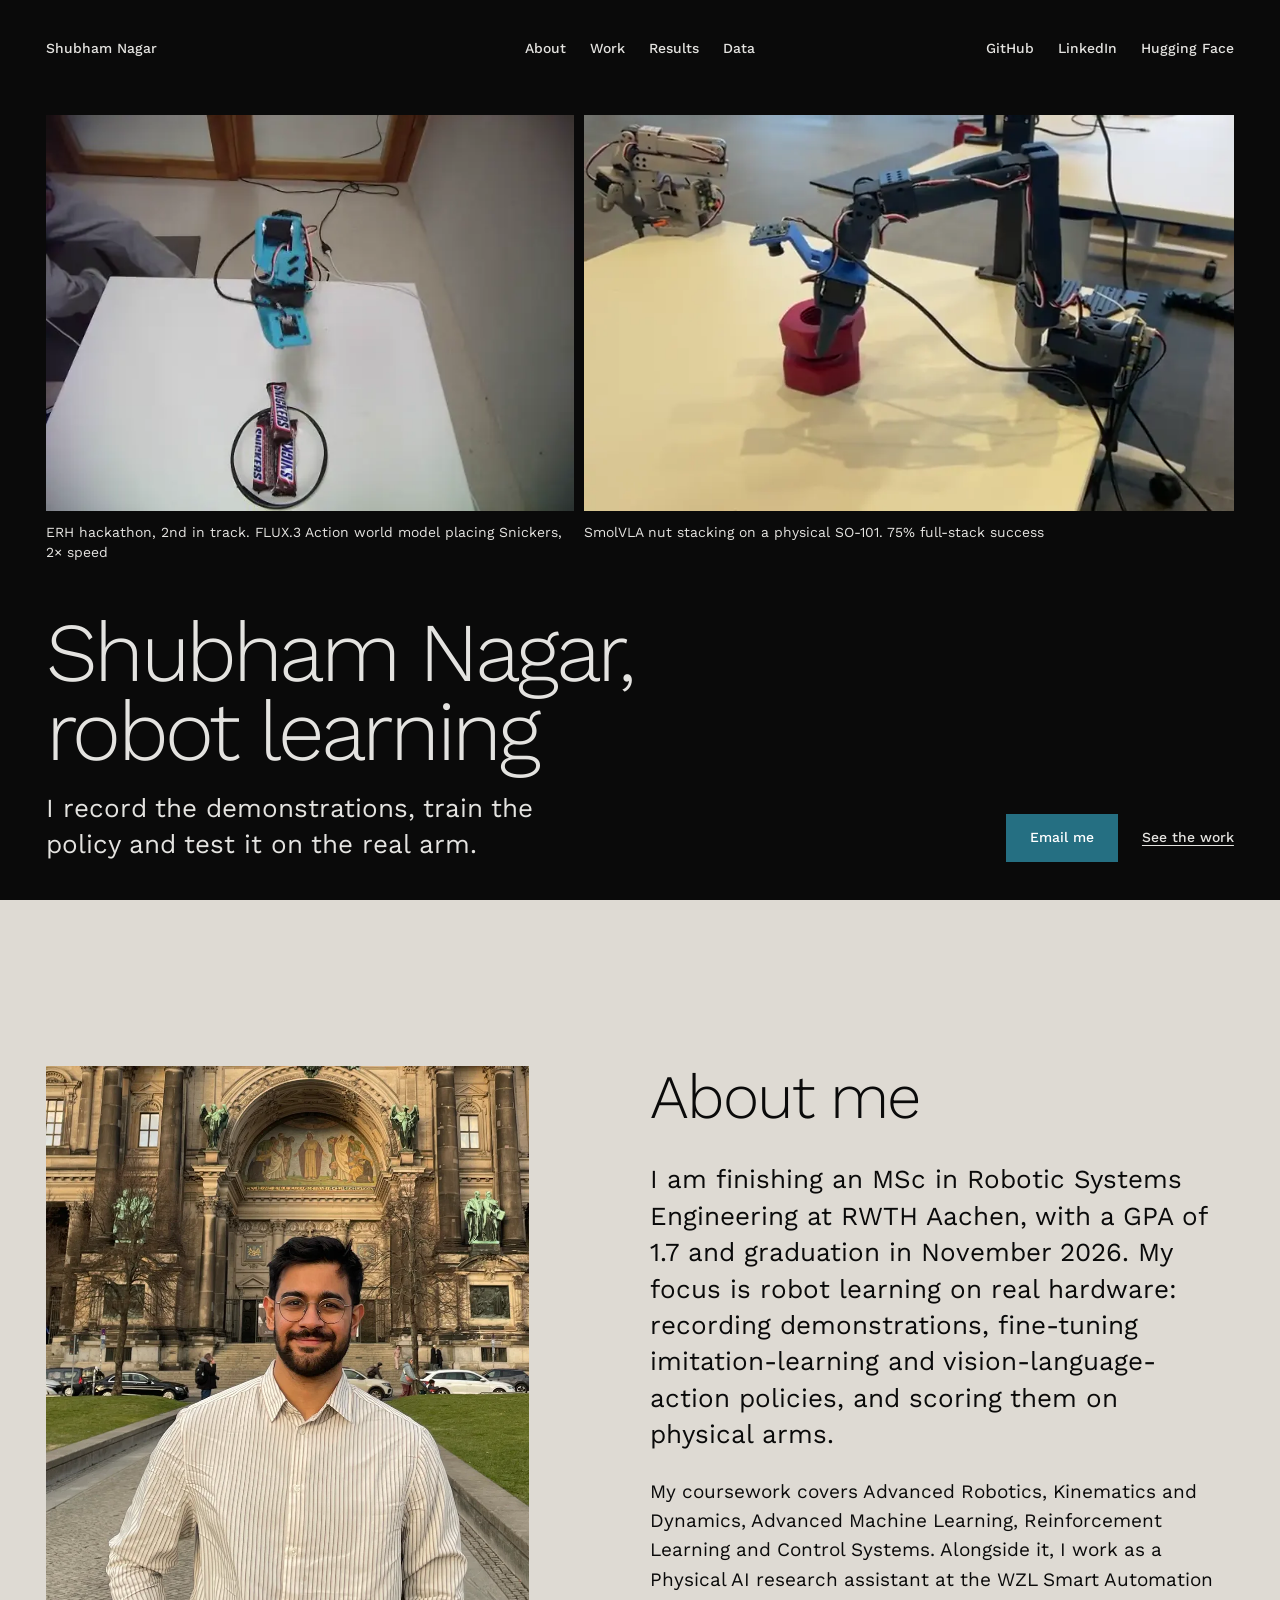
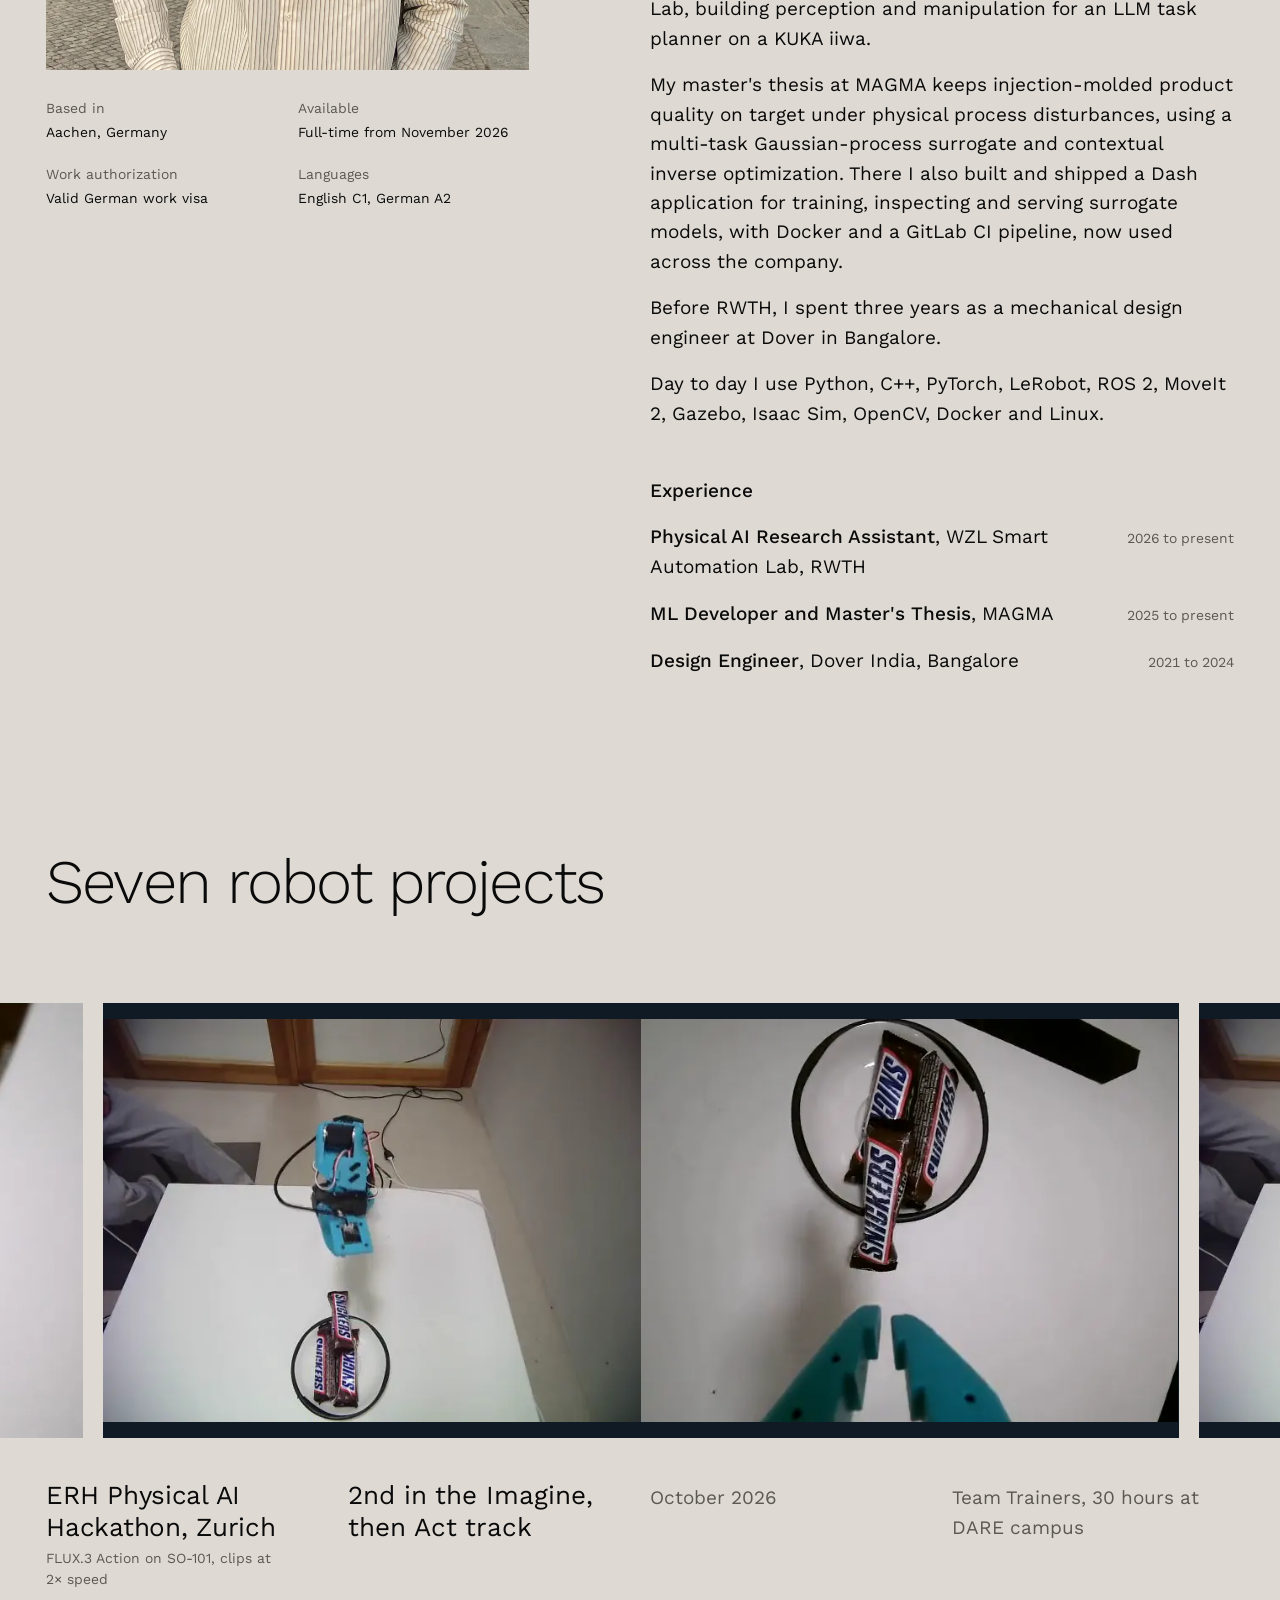
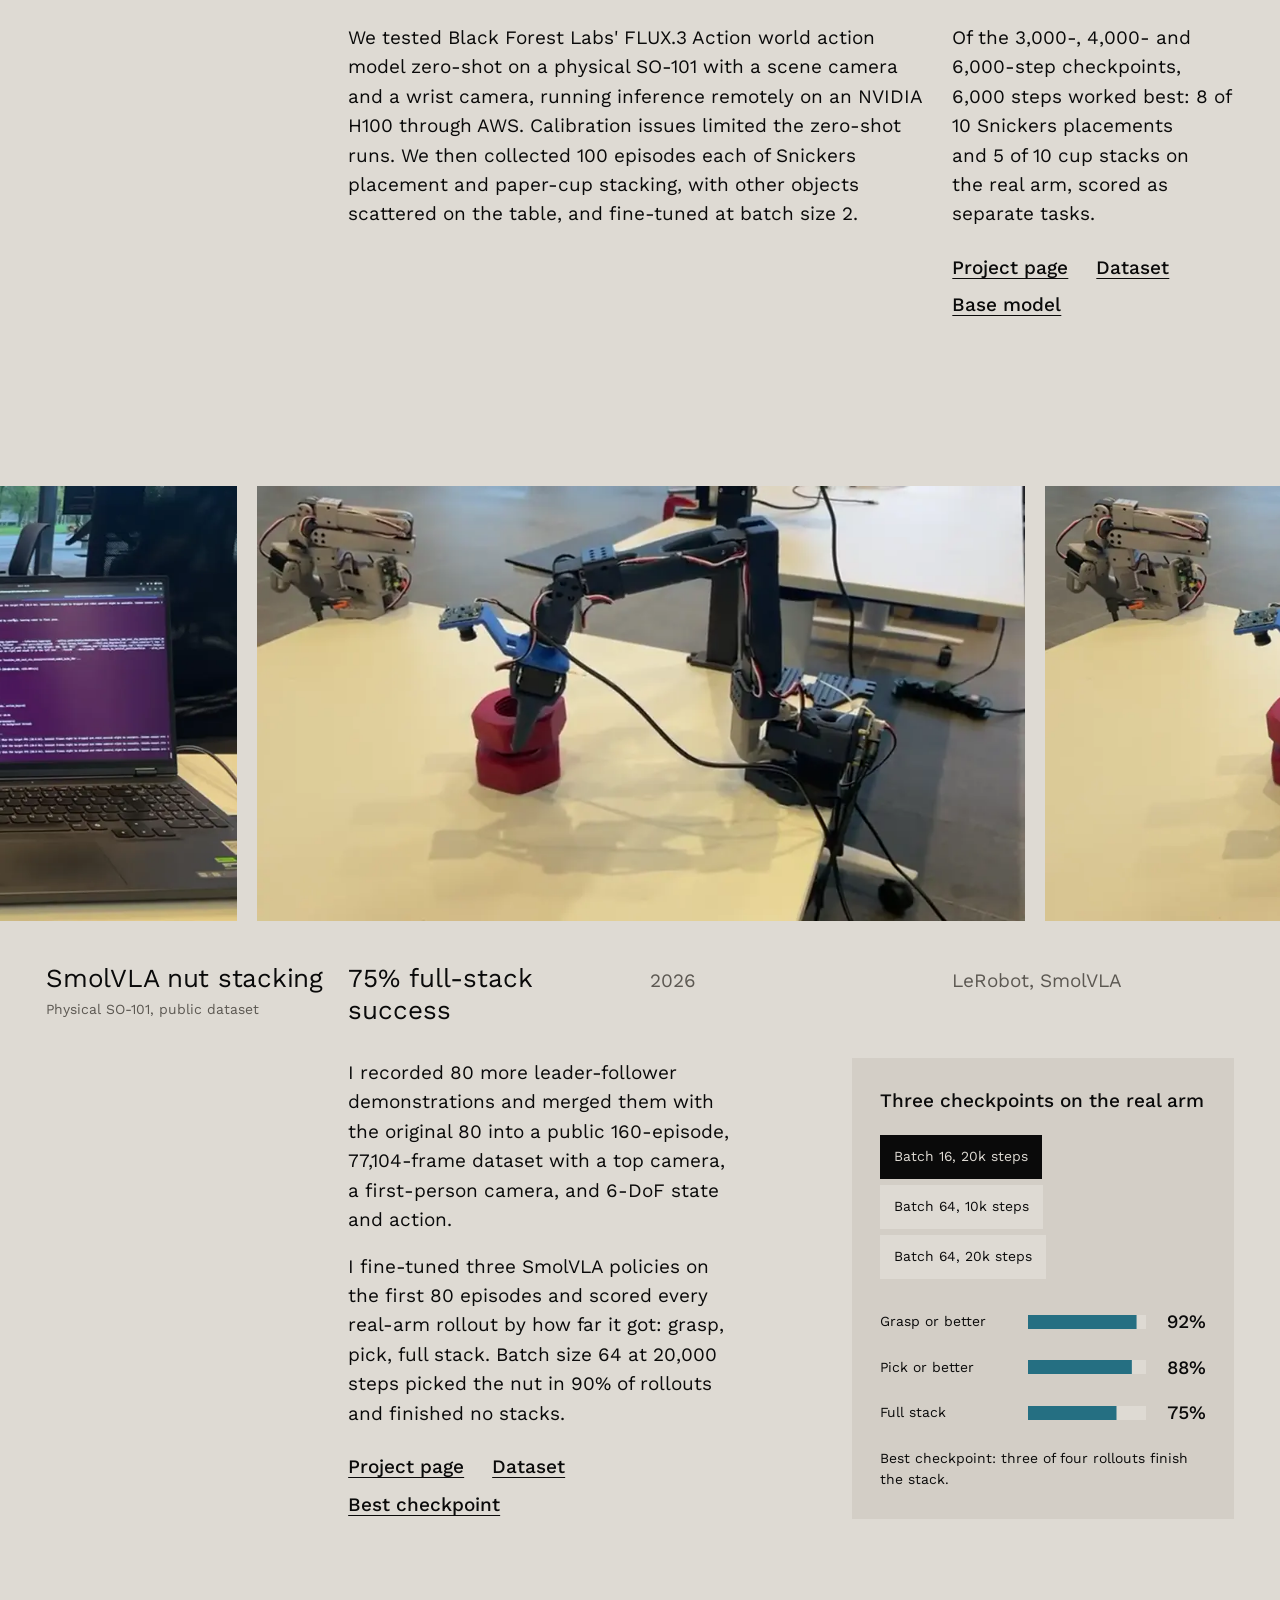
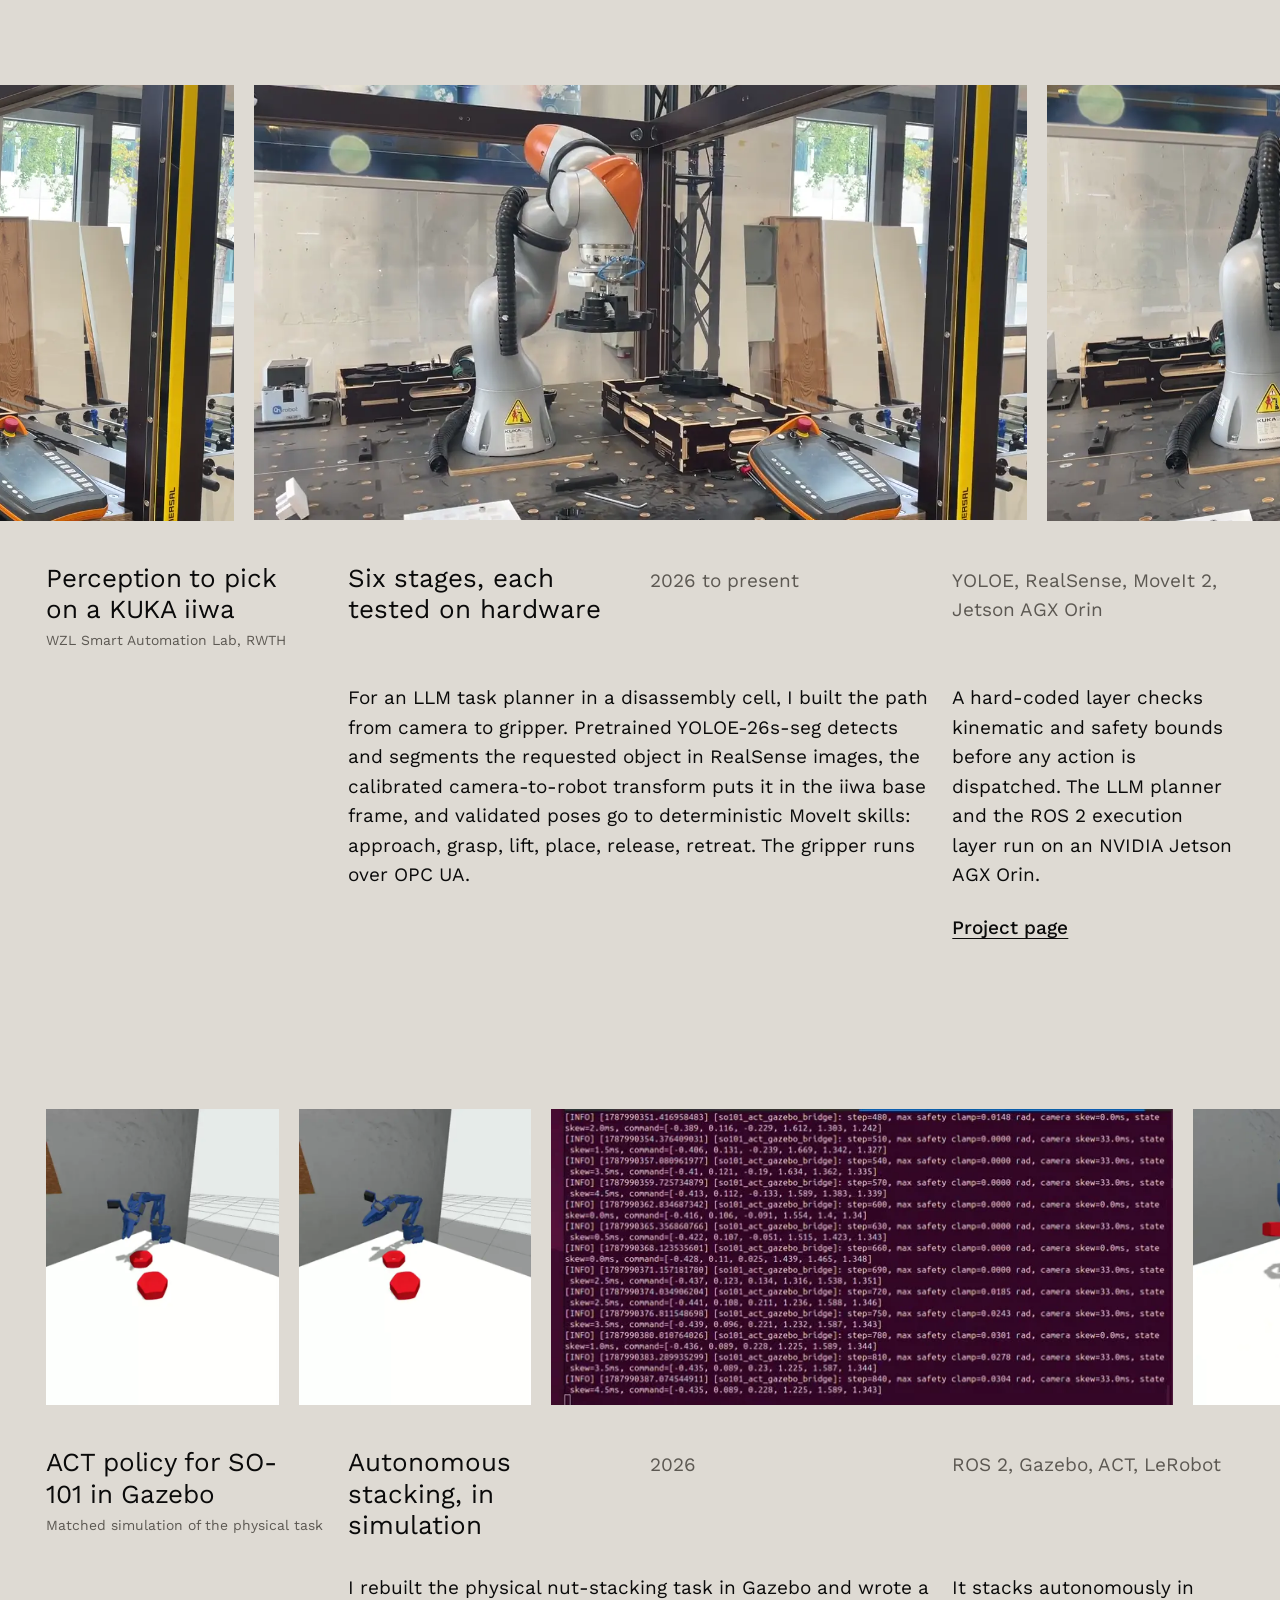
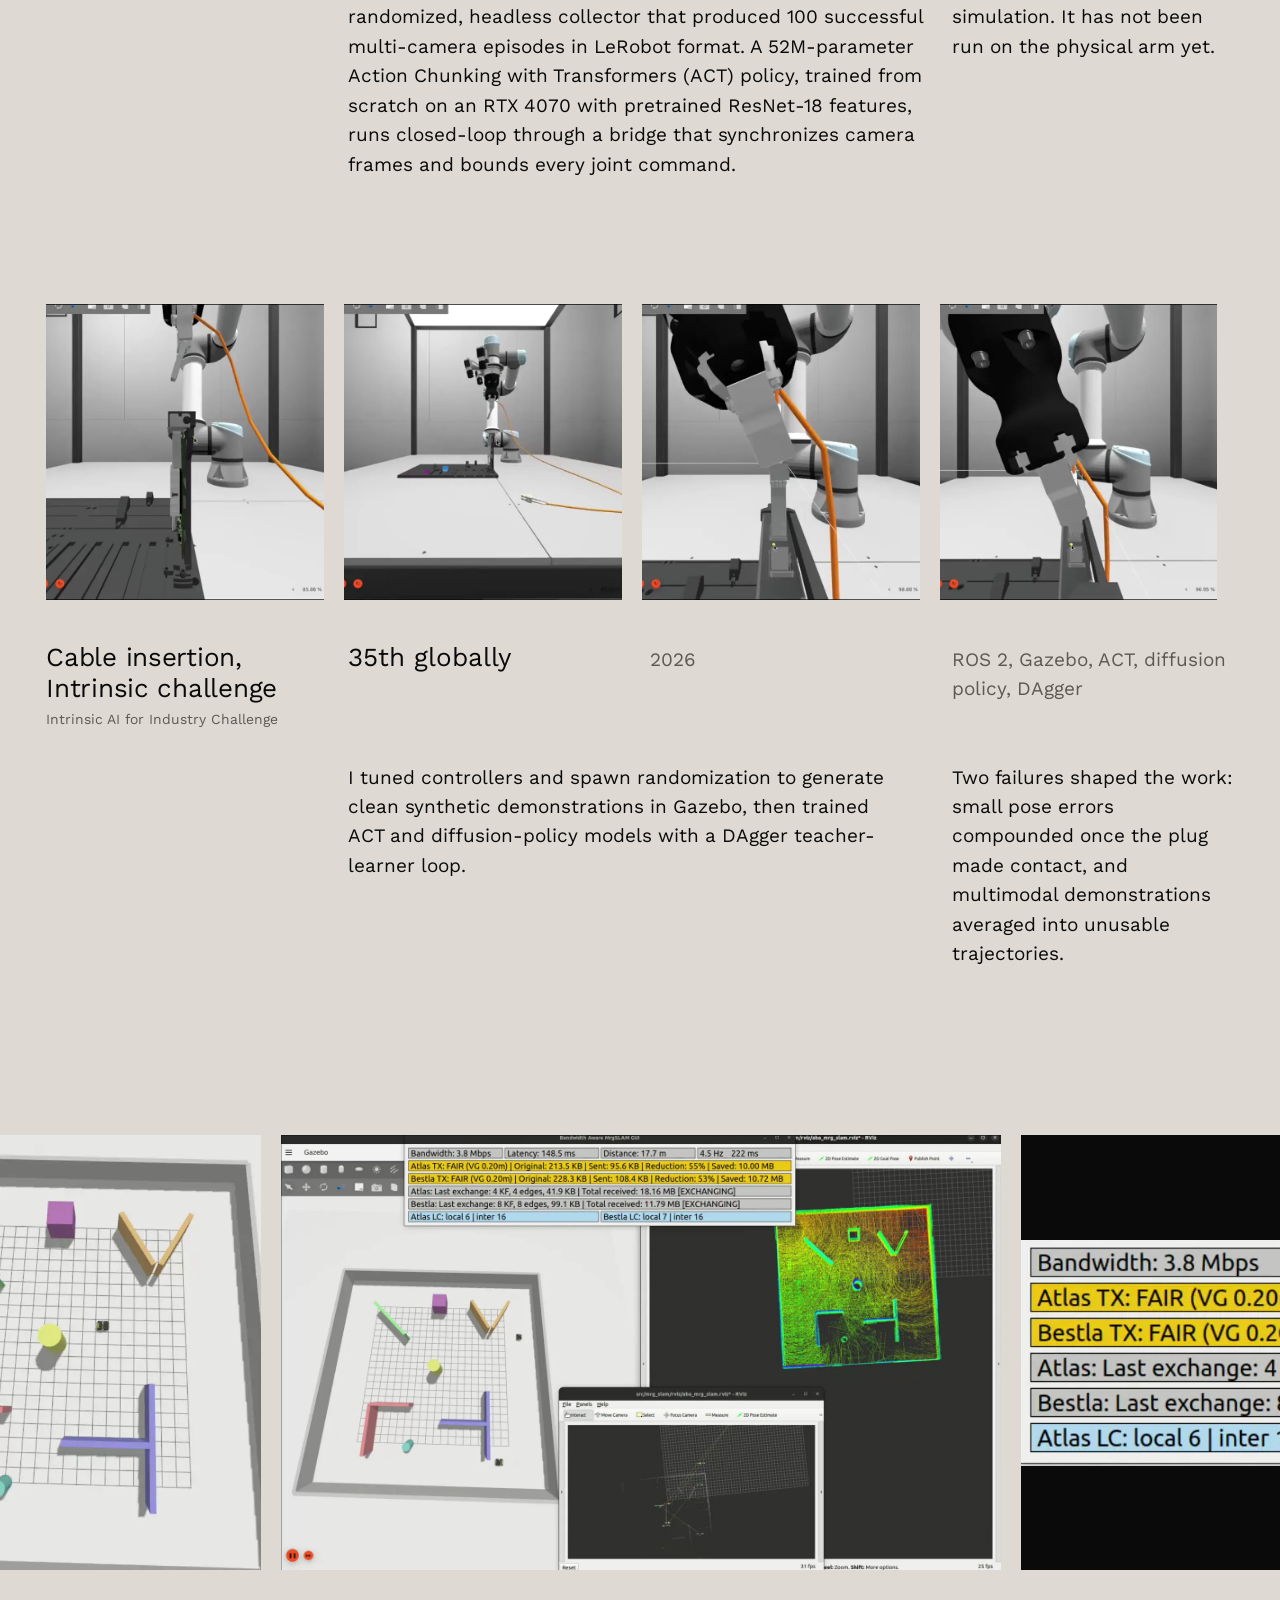
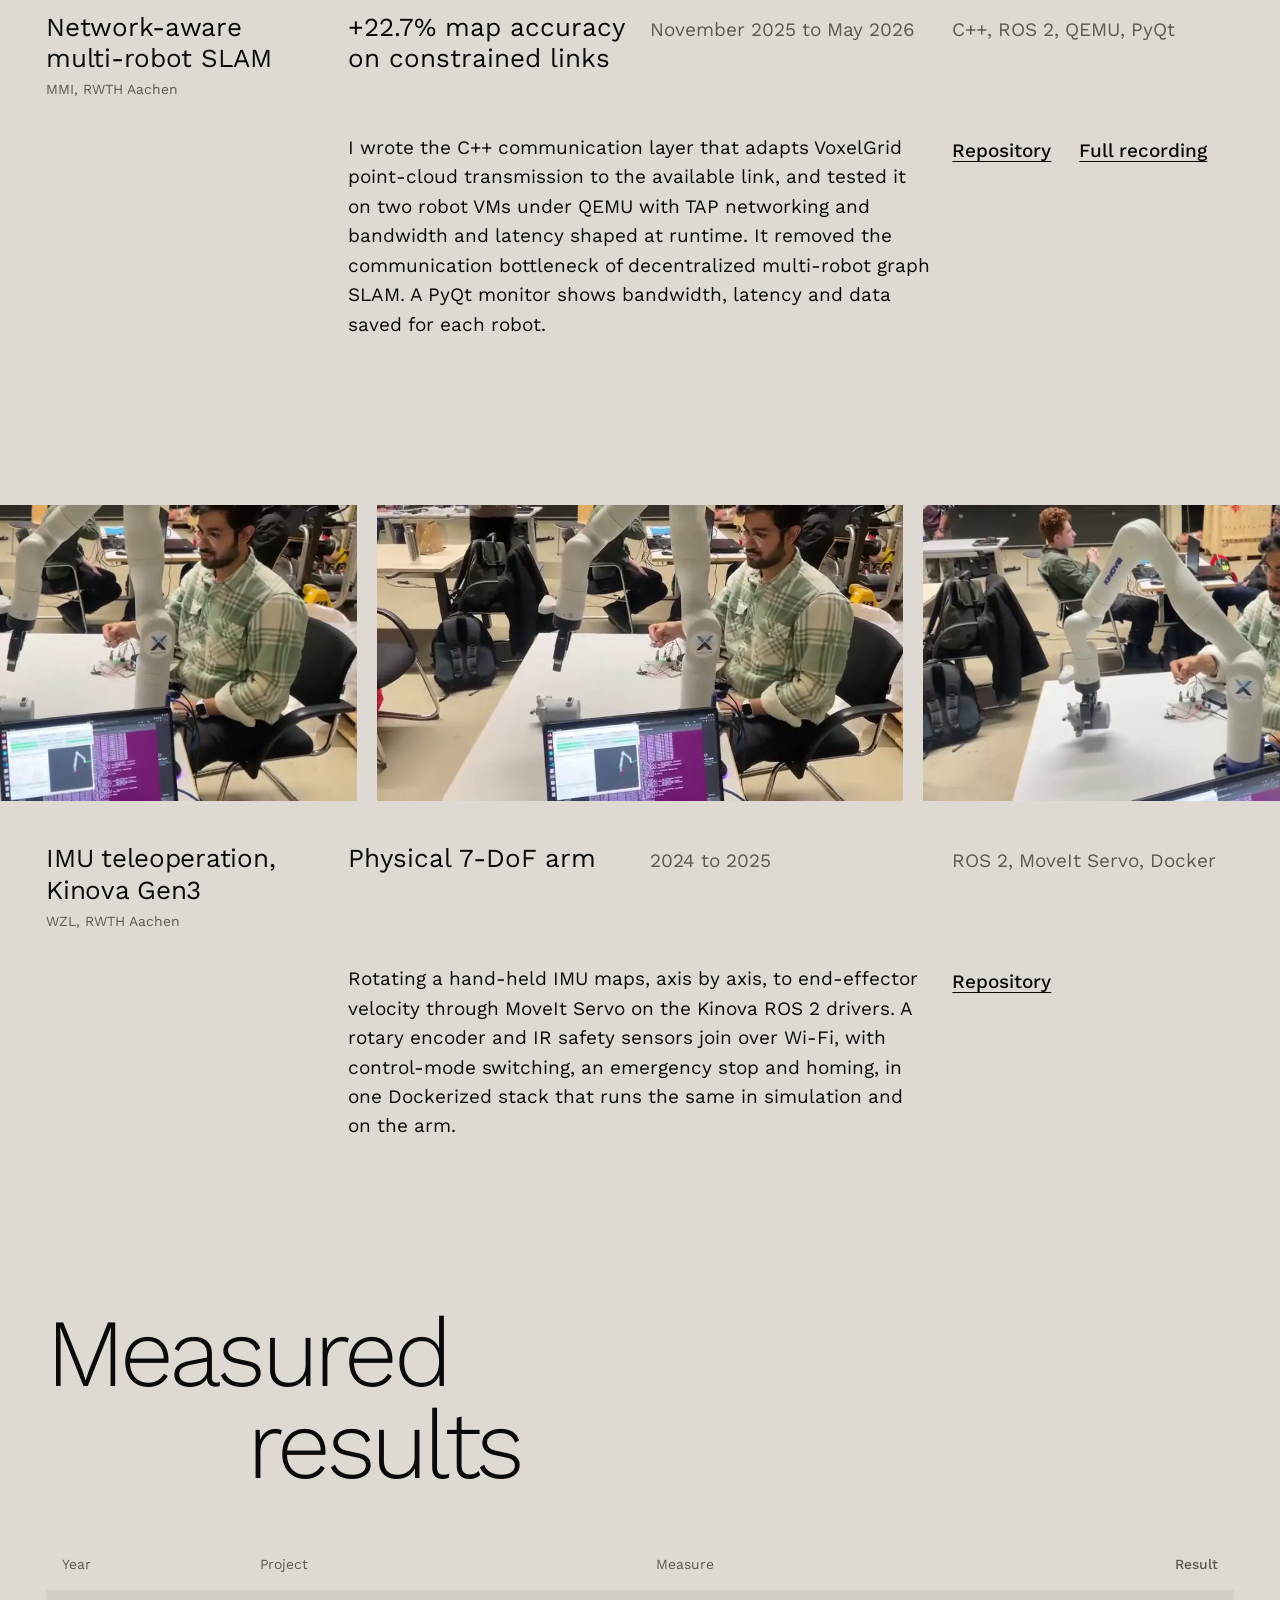
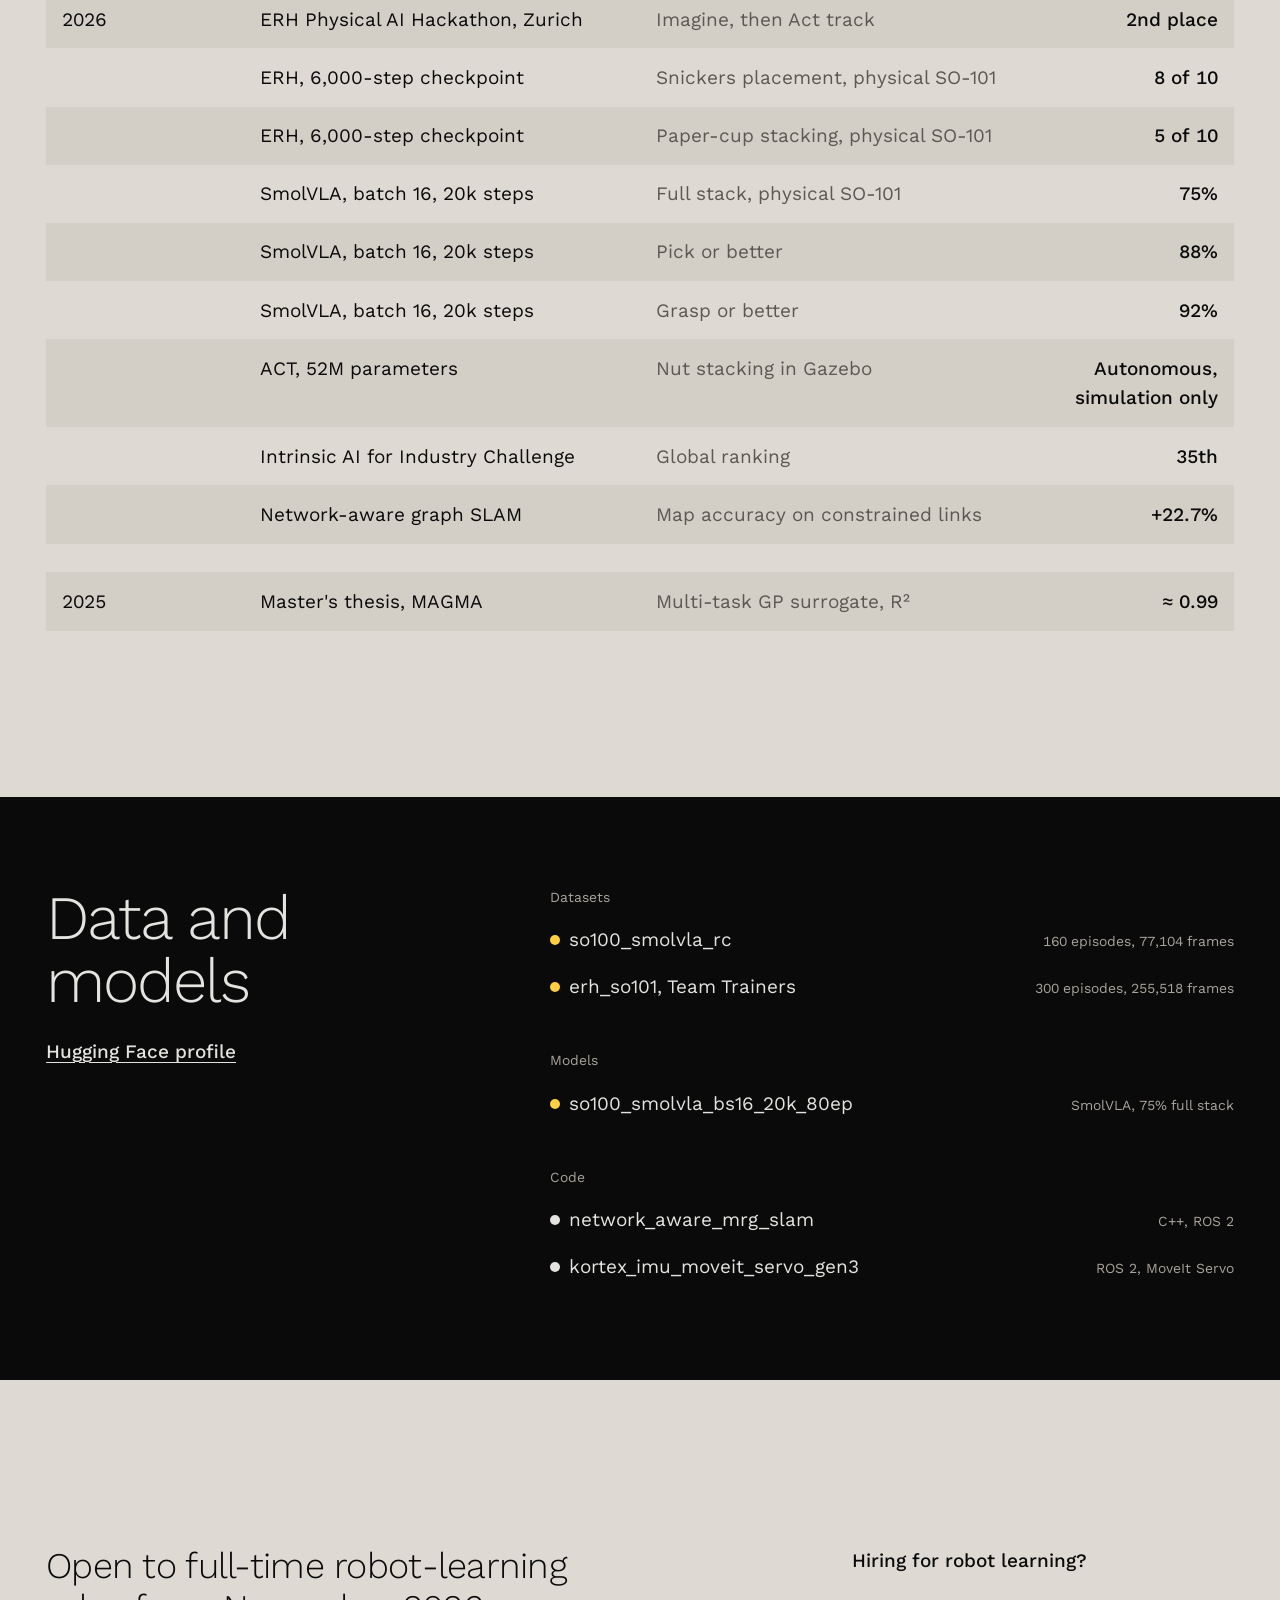
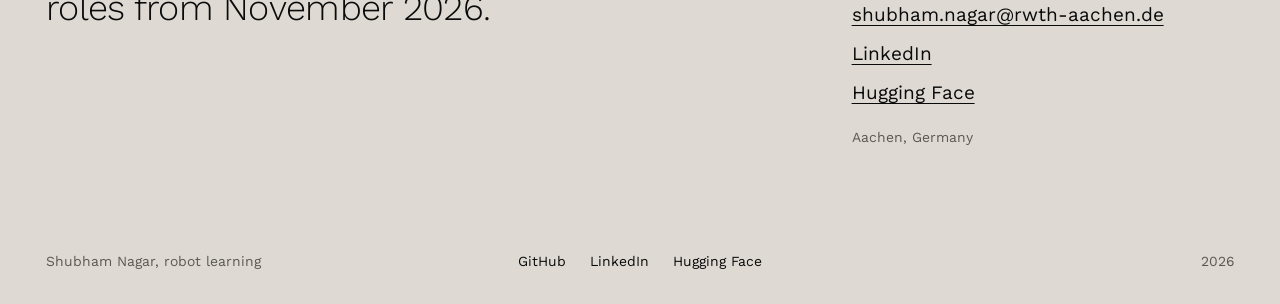
==== commit e3596c3c: "Lead with world-model rollouts and add an introduction Open the hero on smooth 2x FLUX.3 Action clip" ====
--- a/index.html
+++ b/index.html
@@ -25,10 +25,10 @@
       <header class="hero__top">
         <a class="wordmark" href="#top">Shubham Nagar</a>
         <nav class="hero__nav" aria-label="Sections">
+          <a class="link" href="#about">About</a>
           <a class="link" href="#work">Work</a>
           <a class="link" href="#results">Results</a>
           <a class="link" href="#data">Data</a>
-          <a class="link" href="#about">About</a>
         </nav>
         <nav class="profiles" aria-label="Profiles">
           <a class="link" href="https://github.com/shubham4413" target="_blank" rel="noreferrer">GitHub</a>
@@ -39,44 +39,47 @@
 
       <div class="strip" data-strip>
         <ul class="strip__track" data-strip-track>
-          <li class="strip__frame" data-caption="ERH Physical AI Hackathon, Zurich. 2nd in the Imagine, then Act track" data-clip="assets/clips/erh-scene.mp4">
-            <a href="#erh"><img src="assets/frames/erh-scene-002_5.webp" alt="SO-101 arm reaching for Snickers bars beside a plate, scene camera" width="960" height="720"></a>
-          </li>
-          <li class="strip__frame" data-caption="SmolVLA nut stacking on a physical SO-101. 75% full-stack success" data-clip="assets/clips/smolvla.mp4">
-            <a href="#smolvla"><img src="assets/frames/smolvla-018_0.webp" alt="SO-101 arm placing a red nut onto a stack under a SmolVLA policy" width="1272" height="720"></a>
-          </li>
-          <li class="strip__frame" data-caption="KUKA iiwa at WZL. Perception to MoveIt pick-and-place" data-clip="assets/clips/kuka.mp4">
+          <li class="strip__frame strip__frame--clip">
+            <a href="#erh"><video data-loop muted loop playsinline preload="metadata" poster="assets/clips/erh-snickers.webp" width="640" height="480" aria-label="FLUX.3 Action world model placing Snickers bars on a plate with a physical SO-101, 2 times speed"><source src="assets/clips/erh-snickers.mp4" type="video/mp4"></video></a>
+            <p class="strip__cap">ERH hackathon, 2nd in track. FLUX.3 Action world model placing Snickers, 2× speed</p>
+          </li>
+          <li class="strip__frame strip__frame--clip">
+            <a href="#smolvla"><video data-loop muted loop playsinline preload="metadata" poster="assets/clips/smolvla.webp" width="960" height="544" aria-label="SmolVLA policy stacking nuts with a physical SO-101"><source src="assets/clips/smolvla.mp4" type="video/mp4"></video></a>
+            <p class="strip__cap">SmolVLA nut stacking on a physical SO-101. 75% full-stack success</p>
+          </li>
+          <li class="strip__frame strip__frame--clip">
+            <a href="#erh"><video data-loop muted loop playsinline preload="metadata" poster="assets/clips/erh-cups.webp" width="640" height="480" aria-label="FLUX.3 Action world model stacking paper cups with a physical SO-101, 2 times speed"><source src="assets/clips/erh-cups.mp4" type="video/mp4"></video></a>
+            <p class="strip__cap">FLUX.3 Action world model stacking paper cups, 2× speed</p>
+          </li>
+          <li class="strip__frame">
             <a href="#kuka"><img src="assets/frames/kuka-009_0.webp" alt="KUKA iiwa lowering its gripper into a disassembly fixture" width="1280" height="720"></a>
-          </li>
-          <li class="strip__frame" data-caption="ERH wrist camera. Snickers placement, 8 of 10 on the real arm">
-            <a href="#erh"><img src="assets/frames/erh-wrist-003_0.webp" alt="Wrist-camera view of the gripper holding a Snickers bar" width="960" height="720"></a>
-          </li>
-          <li class="strip__frame" data-caption="ACT policy in Gazebo. Autonomous nut stacking in simulation" data-clip="assets/clips/act.mp4">
+            <p class="strip__cap">KUKA iiwa at WZL. Perception to MoveIt pick-and-place</p>
+          </li>
+          <li class="strip__frame">
             <a href="#act"><img src="assets/frames/act-016_0.webp" alt="Simulated SO-101 stacking a red nut in Gazebo" width="566" height="720"></a>
-          </li>
-          <li class="strip__frame" data-caption="Kinova Gen3. Hand-held IMU teleoperation" data-clip="assets/clips/kinova.mp4">
+            <p class="strip__cap">ACT policy in Gazebo. Autonomous stacking in simulation</p>
+          </li>
+          <li class="strip__frame">
             <a href="#kinova"><img src="assets/frames/kinova-005_0.webp" alt="Shubham steering a Kinova Gen3 arm with a hand-held sensor" width="1280" height="720"></a>
-          </li>
-          <li class="strip__frame" data-caption="Intrinsic AI for Industry Challenge. Cable insertion, 35th globally" data-clip="assets/clips/intrinsic.mp4">
+            <p class="strip__cap">Kinova Gen3. Hand-held IMU teleoperation</p>
+          </li>
+          <li class="strip__frame">
             <a href="#intrinsic"><img src="assets/frames/intrinsic-010_0.webp" alt="Simulated gripper guiding an orange cable plug toward a port" width="676" height="720"></a>
-          </li>
-          <li class="strip__frame" data-caption="Multi-robot graph SLAM. +22.7% map accuracy on constrained links" data-clip="assets/clips/slam.mp4">
+            <p class="strip__cap">Intrinsic challenge. Cable insertion, 35th globally</p>
+          </li>
+          <li class="strip__frame">
             <a href="#slam"><img src="assets/frames/slam-015_0.webp" alt="Merged lidar map of a walled arena, coloured by height" width="630" height="720"></a>
-          </li>
-          <li class="strip__frame" data-caption="ERH scene camera. Paper-cup stacking, 5 of 10 on the real arm">
-            <a href="#erh"><img src="assets/frames/erh-scene-013_5.webp" alt="SO-101 arm stacking white paper cups" width="960" height="720"></a>
-          </li>
-          <li class="strip__frame" data-caption="KUKA iiwa. Validated object pose handed to a deterministic MoveIt skill">
+            <p class="strip__cap">Multi-robot graph SLAM. +22.7% map accuracy</p>
+          </li>
+          <li class="strip__frame">
+            <a href="#act"><img src="assets/frames/act-log-012_0.webp" alt="Terminal log from the ACT Gazebo bridge listing step, safety clamp and camera skew" width="630" height="300"></a>
+            <p class="strip__cap">Gazebo bridge log. A safety clamp on every joint command</p>
+          </li>
+          <li class="strip__frame">
             <a href="#kuka"><img src="assets/frames/kuka-017_0.webp" alt="KUKA iiwa bent over the fixture during a pick" width="1280" height="720"></a>
-          </li>
-          <li class="strip__frame" data-caption="Gazebo bridge log. Every joint command passes a safety clamp">
-            <a href="#act"><img src="assets/frames/act-log-012_0.webp" alt="Terminal log from the ACT Gazebo bridge listing step, safety clamp and camera skew" width="630" height="300"></a>
-          </li>
-          <li class="strip__frame" data-caption="SmolVLA, best checkpoint. 92% of rollouts grasp the nut">
-            <a href="#smolvla"><img src="assets/frames/smolvla-037_0.webp" alt="SO-101 arm holding a nut above a two-nut stack" width="1272" height="720"></a>
-          </li>
-        </ul>
-        <p class="strip__caption" data-strip-caption aria-live="polite">ERH Physical AI Hackathon, Zurich. 2nd in the Imagine, then Act track</p>
+            <p class="strip__cap">KUKA iiwa. Validated pose handed to a MoveIt skill</p>
+          </li>
+        </ul>
       </div>
 
       <div class="hero__foot">
@@ -91,6 +94,34 @@
       </div>
     </section>
 
+    <section class="intro" id="about" aria-labelledby="about-title">
+      <div class="intro__side">
+        <img class="intro__photo" src="assets/portrait-berlin.webp" alt="Shubham Nagar in front of the Berlin Cathedral" width="960" height="1200" loading="lazy">
+        <dl class="intro__facts" data-reveal>
+          <div><dt>Based in</dt><dd>Aachen, Germany</dd></div>
+          <div><dt>Available</dt><dd>Full-time from November 2026</dd></div>
+          <div><dt>Work authorization</dt><dd>Valid German work visa</dd></div>
+          <div><dt>Languages</dt><dd>English C1, German A2</dd></div>
+        </dl>
+      </div>
+      <div class="intro__text">
+        <h2 id="about-title" data-reveal>About me</h2>
+        <p class="intro__lead" data-reveal>I am finishing an MSc in Robotic Systems Engineering at RWTH Aachen, with a GPA of 1.7 and graduation in November 2026. My focus is robot learning on real hardware: recording demonstrations, fine-tuning imitation-learning and vision-language-action policies, and scoring them on physical arms.</p>
+        <div data-reveal>
+          <p>My coursework covers Advanced Robotics, Kinematics and Dynamics, Advanced Machine Learning, Reinforcement Learning and Control Systems. Alongside it, I work as a Physical AI research assistant at the WZL Smart Automation Lab, building perception and manipulation for an LLM task planner on a KUKA iiwa.</p>
+          <p>My master's thesis at MAGMA keeps injection-molded product quality on target under physical process disturbances, using a multi-task Gaussian-process surrogate and contextual inverse optimization. There I also built and shipped a Dash application for training, inspecting and serving surrogate models, with Docker and a GitLab CI pipeline, now used across the company.</p>
+          <p>Before RWTH, I spent three years as a mechanical design engineer at Dover in Bangalore.</p>
+          <p>Day to day I use Python, C++, PyTorch, LeRobot, ROS 2, MoveIt 2, Gazebo, Isaac Sim, OpenCV, Docker and Linux.</p>
+        </div>
+        <h3 class="intro__sub" data-reveal>Experience</h3>
+        <ul class="rows" data-reveal>
+          <li><span><b>Physical AI Research Assistant</b>, WZL Smart Automation Lab, RWTH</span><span class="nums">2026 to present</span></li>
+          <li><span><b>ML Developer and Master's Thesis</b>, MAGMA</span><span class="nums">2025 to present</span></li>
+          <li><span><b>Design Engineer</b>, Dover India, Bangalore</span><span class="nums">2021 to 2024</span></li>
+        </ul>
+      </div>
+    </section>
+
     <section class="work" id="work" aria-labelledby="work-title">
       <h2 class="work__title" id="work-title" data-reveal>Seven robot projects</h2>
 
@@ -98,16 +129,19 @@
         <ul class="reel" data-reel>
           <li><img src="assets/frames/erh-wrist-003_0.webp" alt="Wrist camera: gripper closing on a Snickers bar" width="960" height="720" loading="lazy"></li>
           <li class="reel__clip">
-            <video data-loop muted loop playsinline preload="none" class="is-composite" poster="assets/clips/erh.webp" width="1280" height="720" aria-label="Team Trainers' timelapse of SO-101 Snickers placement and cup stacking, scene and wrist cameras">
-              <source src="assets/clips/erh.mp4" type="video/mp4">
-            </video>
-          </li>
-          <li><img src="assets/frames/erh-scene-006_0.webp" alt="SO-101 placing a Snickers bar on the plate" width="960" height="720" loading="lazy"></li>
+            <video data-loop class="is-composite" muted loop playsinline preload="none" poster="assets/clips/erh-snickers-both.webp" width="1280" height="480" aria-label="FLUX.3 Action placing three Snickers bars on a plate, scene and wrist cameras, 2 times speed">
+              <source src="assets/clips/erh-snickers-both.mp4" type="video/mp4">
+            </video>
+          </li>
+          <li>
+            <video data-loop class="is-composite" muted loop playsinline preload="none" poster="assets/clips/erh-cups-both.webp" width="1280" height="480" aria-label="FLUX.3 Action stacking paper cups, scene and wrist cameras, 2 times speed">
+              <source src="assets/clips/erh-cups-both.mp4" type="video/mp4">
+            </video>
+          </li>
           <li><img src="assets/frames/erh-scene-016_5.webp" alt="SO-101 lifting a paper cup" width="960" height="720" loading="lazy"></li>
-          <li><img src="assets/frames/erh-wrist-017_0.webp" alt="Wrist camera: gripper next to a paper cup" width="960" height="720" loading="lazy"></li>
-        </ul>
-        <div class="facts" data-reveal>
-          <div class="facts__name"><h3 id="erh-title">ERH Physical AI Hackathon, Zurich</h3><p>FLUX.3 Action on SO-101</p></div>
+        </ul>
+        <div class="facts" data-reveal>
+          <div class="facts__name"><h3 id="erh-title">ERH Physical AI Hackathon, Zurich</h3><p>FLUX.3 Action on SO-101, clips at 2× speed</p></div>
           <p class="facts__result">2nd in the Imagine, then Act track</p>
           <p class="facts__year">October 2026</p>
           <p class="facts__stack">Team Trainers, 30 hours at DARE campus</p>
@@ -250,12 +284,12 @@
         </div>
       </article>
 
-      <article class="project project--minor" id="slam" aria-labelledby="slam-title">
+      <article class="project" id="slam" aria-labelledby="slam-title">
         <ul class="reel" data-reel>
           <li><img src="assets/frames/slam-world-010_0.webp" alt="Gazebo arena with walls and obstacles for two robots" width="790" height="720" loading="lazy"></li>
           <li class="reel__clip">
-            <video data-loop muted loop playsinline preload="none" poster="assets/clips/slam.webp" width="630" height="720" aria-label="Merged multi-robot lidar map building up under a constrained link">
-              <source src="assets/clips/slam.mp4" type="video/mp4">
+            <video data-loop muted loop playsinline preload="none" poster="assets/clips/slam-full.webp" width="1600" height="966" aria-label="Full screen recording: the Gazebo world, the merged lidar map in RViz and the bandwidth monitor while two robots map under a shaped link">
+              <source src="assets/clips/slam-full.mp4" type="video/mp4">
             </video>
           </li>
           <li><img src="assets/frames/slam-gui-020_0.webp" alt="Monitoring panel showing bandwidth, latency and data saved per robot" width="1380" height="290" loading="lazy"></li>
@@ -264,13 +298,14 @@
         <div class="facts" data-reveal>
           <div class="facts__name"><h3 id="slam-title">Network-aware multi-robot SLAM</h3><p>MMI, RWTH Aachen</p></div>
           <p class="facts__result">+22.7% map accuracy on constrained links</p>
-          <p class="facts__year">2025 to present</p>
+          <p class="facts__year">November 2025 to May 2026</p>
           <p class="facts__stack">C++, ROS 2, QEMU, PyQt</p>
         </div>
         <div class="project__body" data-reveal>
           <p>I wrote the C++ communication layer that adapts VoxelGrid point-cloud transmission to the available link, and tested it on two robot VMs under QEMU with TAP networking and bandwidth and latency shaped at runtime. It removed the communication bottleneck of decentralized multi-robot graph SLAM. A PyQt monitor shows bandwidth, latency and data saved for each robot.</p>
           <ul class="project__links">
             <li><a class="link-plain" href="https://github.com/shubham4413/network_aware_mrg_slam" target="_blank" rel="noreferrer">Repository</a></li>
+            <li><a class="link-plain" href="assets/clips/slam-full.mp4" target="_blank" rel="noreferrer">Full recording</a></li>
           </ul>
         </div>
       </article>
@@ -318,9 +353,9 @@
             <tr><td></td><td>SmolVLA, batch 16, 20k steps</td><td>Grasp or better</td><td>92%</td></tr>
             <tr><td></td><td>ACT, 52M parameters</td><td>Nut stacking in Gazebo</td><td>Autonomous, simulation only</td></tr>
             <tr><td></td><td>Intrinsic AI for Industry Challenge</td><td>Global ranking</td><td>35th</td></tr>
+            <tr><td></td><td>Network-aware graph SLAM</td><td>Map accuracy on constrained links</td><td>+22.7%</td></tr>
             <tr class="results__gap" aria-hidden="true"><td colspan="4"></td></tr>
-            <tr><td>2025</td><td>Network-aware graph SLAM</td><td>Map accuracy on constrained links</td><td>+22.7%</td></tr>
-            <tr><td></td><td>Master's thesis, MAGMA</td><td>Multi-task GP surrogate, R²</td><td>≈ 0.99</td></tr>
+            <tr><td>2025</td><td>Master's thesis, MAGMA</td><td>Multi-task GP surrogate, R²</td><td>≈ 0.99</td></tr>
           </tbody>
         </table>
       </div>
@@ -349,34 +384,8 @@
       </div>
     </section>
 
-    <section class="about" id="about" aria-labelledby="about-title">
-      <div class="about__row">
-        <dl class="about__facts" data-reveal>
-          <div><dt>Based in</dt><dd>Aachen, Germany</dd></div>
-          <div><dt>Studying</dt><dd>MSc Robotic Systems Engineering, RWTH Aachen, GPA 1.7</dd></div>
-          <div><dt>Available</dt><dd>Full-time from November 2026, valid German work visa</dd></div>
-          <div><dt>Languages</dt><dd>English C1, German A2</dd></div>
-        </dl>
-        <div class="about__text" data-reveal>
-          <h2 id="about-title">From valves to policies</h2>
-          <p>I started as a mechanical engineer: three years at Dover in Bangalore designing pneumatic valves, from 3D CAD and GD&amp;T drawings to PLM release. At RWTH I moved into robot software and learning.</p>
-          <p>My master's thesis at MAGMA keeps injection-molded product quality on target under physical process disturbances. It estimates melt viscosity from filling-phase pressure curves and picks the holding pressure by contextual inverse optimization over a multi-task Gaussian-process surrogate. As a research assistant there, I built and shipped a Dash application for training, inspecting and serving surrogate models, containerized with a GitLab CI pipeline and deployed across the company.</p>
-          <p>Day to day I use Python, C++, PyTorch, LeRobot, ROS 2, MoveIt 2, Gazebo, Isaac Sim, OpenCV, Docker and Linux.</p>
-        </div>
-      </div>
-      <div class="about__row">
-        <p class="about__label">Experience</p>
-        <ul class="rows rows--wide" data-reveal>
-          <li><span><b>Physical AI Research Assistant</b>, WZL Smart Automation Lab, RWTH</span><span class="nums">2026 to present</span></li>
-          <li><span><b>ML Developer and Master's Thesis</b>, MAGMA</span><span class="nums">2025 to present</span></li>
-          <li><span><b>Design Engineer</b>, Dover India, Bangalore</span><span class="nums">2021 to 2024</span></li>
-        </ul>
-      </div>
-    </section>
-
     <section class="contact" id="contact" aria-labelledby="contact-title">
       <p class="contact__sentence" data-reveal>Open to full-time robot-learning roles from November 2026.</p>
-      <img class="contact__portrait" src="assets/portrait.webp" alt="Portrait of Shubham Nagar" width="360" height="360" loading="lazy">
       <div class="contact__links" data-reveal>
         <h2 id="contact-title">Hiring for robot learning?</h2>
         <a class="link-plain" href="mailto:shubham.nagar@rwth-aachen.de">shubham.nagar@rwth-aachen.de</a>
--- a/style.css
+++ b/style.css
@@ -70,19 +70,19 @@
 .hero__nav, .profiles { display: flex; gap: 1.5rem; }
 .profiles { justify-self: end; }
 
-.strip { min-width: 0; align-self: center; padding: clamp(2.5rem, 7vh, 5rem) 0 0; }
-.strip__track { display: flex; gap: 10px; height: clamp(15rem, 34vh, 21.25rem); padding: 0 var(--margin); overflow-x: auto; scroll-snap-type: x mandatory; scrollbar-width: none; cursor: grab; }
+.strip { min-width: 0; align-self: center; padding: clamp(2rem, 5vh, 3.5rem) 0 0; --strip-h: clamp(16rem, 44vh, 26rem); }
+.strip__track { display: flex; gap: 10px; margin: 0 var(--margin); overflow-x: auto; scroll-snap-type: x mandatory; scrollbar-width: none; cursor: grab; }
 .strip__track::-webkit-scrollbar { display: none; }
 .strip__track.is-dragging { cursor: grabbing; scroll-snap-type: none; }
-.strip__frame { position: relative; flex: none; height: 100%; scroll-snap-align: center; }
-.strip__frame a { display: block; height: 100%; }
-.strip__frame img, .strip__frame video { width: auto; height: 100%; max-width: none; object-fit: cover; background: var(--dark-surface); filter: brightness(0.5); transition: filter 500ms var(--ease-soft); user-select: none; -webkit-user-drag: none; }
-.strip__frame video { position: absolute; inset: 0; width: 100%; }
-.strip__frame.is-centre img, .strip__frame.is-centre video, .strip__frame:hover img { filter: none; }
-.strip__caption { width: fit-content; max-width: 100%; min-height: 1.6em; margin-top: 1rem; padding: 0 var(--margin); font-size: var(--step-small); color: var(--dark-ink); transition: transform 420ms var(--ease-out), opacity 200ms ease; }
-
-.hero__foot { display: grid; grid-template-columns: 1fr auto; align-items: end; gap: var(--gutter); padding: clamp(2.5rem, 6vh, 4rem) var(--margin) 0; }
-.hero__intro h1 { max-width: 9em; font-size: var(--step-display); line-height: 0.95; letter-spacing: -0.045em; }
+.strip__frame { flex: none; scroll-snap-align: start; }
+.strip__frame a { display: block; height: var(--strip-h); }
+.strip__frame img, .strip__frame video { width: auto; height: 100%; max-width: 82vw; object-fit: cover; background: var(--dark-surface); filter: brightness(0.5); transition: filter 500ms var(--ease-soft); user-select: none; -webkit-user-drag: none; }
+.strip__frame--clip video, .strip__frame:hover img, .strip__frame a:focus-visible img { filter: none; }
+.strip__cap { width: 0; min-width: 100%; margin-top: 0.75rem; color: var(--dark-muted); font-size: var(--step-small); line-height: 1.4; }
+.strip__frame--clip .strip__cap { color: var(--dark-ink); }
+
+.hero__foot { display: grid; grid-template-columns: 1fr auto; align-items: end; gap: var(--gutter); padding: clamp(2rem, 4.5vh, 3.5rem) var(--margin) 0; }
+.hero__intro h1 { max-width: 9em; font-size: clamp(2.75rem, 0.9rem + 5.4vw, 6.25rem); line-height: 0.95; letter-spacing: -0.045em; }
 .hero__intro p { margin-top: 1.25rem; color: var(--dark-ink); font-size: var(--step-lead); line-height: 1.35; max-width: 34ch; }
 .hero__actions { display: flex; align-items: center; gap: 1.5rem; font-size: var(--step-small); font-weight: 500; }
 
@@ -172,26 +172,26 @@
 .dot { flex: none; width: 10px; height: 10px; border-radius: 50%; background: #ffcf3f; transform: translateY(-1px); }
 .dot--ink { background: var(--dark-ink); }
 
-/* ---------- about: side facts, wide paragraph ---------- */
-.about { padding: var(--section) var(--margin) 0; }
-.about__row { display: grid; grid-template-columns: repeat(12, minmax(0, 1fr)); column-gap: var(--gutter); }
-.about__row + .about__row { margin-top: clamp(4rem, 7vw, 6rem); }
-.about__facts { grid-column: 1 / 4; display: grid; gap: 1.25rem; align-content: start; font-size: var(--step-small); }
-.about__facts dt { color: var(--muted); }
-.about__facts dd { margin-top: 0.15rem; }
-.about__text { grid-column: 5 / 12; }
-.about__text h2 { margin-bottom: 2rem; font-size: var(--step-head); line-height: 1.02; letter-spacing: -0.03em; }
-.about__text p { font-size: var(--step-lead); line-height: 1.45; max-width: 44ch; }
-.about__text p:last-child { font-size: var(--step-body); }
-.about__label { grid-column: 1 / 4; color: var(--muted); font-size: var(--step-small); padding-top: 0.55rem; }
-.rows--wide { grid-column: 5 / 12; }
-.rows--wide b { font-weight: 500; }
+/* ---------- intro: photo with facts, then the story ---------- */
+.intro { display: grid; grid-template-columns: repeat(12, minmax(0, 1fr)); column-gap: var(--gutter); padding: var(--section) var(--margin) 0; }
+.intro__side { grid-column: 1 / 6; }
+.intro__photo { width: 100%; height: auto; aspect-ratio: 4 / 5; object-fit: cover; background: var(--surface); }
+.intro__facts { display: grid; grid-template-columns: repeat(2, minmax(0, 1fr)); gap: 1.25rem var(--gutter); margin-top: 1.75rem; font-size: var(--step-small); }
+.intro__facts dt { color: var(--muted); }
+.intro__facts dd { margin-top: 0.15rem; }
+.intro__text { grid-column: 7 / 13; }
+.intro__text h2 { font-size: var(--step-head); line-height: 1.02; letter-spacing: -0.03em; }
+.intro__lead { margin-top: 2rem; font-size: var(--step-lead); line-height: 1.4; }
+.intro__text div p { margin-top: 0.9em; }
+.intro__text div { margin-top: 1.5rem; }
+.intro__sub { margin-top: 3rem; font-size: var(--step-body); font-weight: 500; }
+.intro .rows { margin-top: 0.5rem; }
+.rows b { font-weight: 500; }
 
 /* ---------- contact: sentence, portrait, links ---------- */
 .contact { display: grid; grid-template-columns: repeat(12, minmax(0, 1fr)); column-gap: var(--gutter); align-items: start; padding: var(--section) var(--margin) clamp(5rem, 8vw, 7.5rem); }
-.contact__sentence { grid-column: 1 / 7; font-size: clamp(1.5rem, 1rem + 1.6vw, 2.25rem); line-height: 1.15; letter-spacing: -0.02em; font-weight: 300; max-width: 24ch; }
-.contact__portrait { grid-column: 8 / 10; width: 100%; max-width: 10.5rem; aspect-ratio: 1; object-fit: cover; }
-.contact__links { grid-column: 10 / 13; display: flex; flex-direction: column; align-items: flex-start; gap: 0.6rem; font-size: var(--step-body); }
+.contact__sentence { grid-column: 1 / 8; font-size: clamp(1.5rem, 1rem + 1.6vw, 2.25rem); line-height: 1.15; letter-spacing: -0.02em; font-weight: 300; max-width: 24ch; }
+.contact__links { grid-column: 9 / 13; display: flex; flex-direction: column; align-items: flex-start; gap: 0.6rem; font-size: var(--step-body); }
 .contact__links h2 { margin-bottom: 0.9rem; font-size: var(--step-body); font-weight: 500; }
 .contact__links p { margin-top: 0.6rem; color: var(--muted); font-size: var(--step-small); }
 
@@ -261,7 +261,7 @@
 @keyframes rise { from { opacity: 0; transform: translateY(20px); } }
 @keyframes slide-in { from { opacity: 0; transform: translateX(48px); } }
 @media (prefers-reduced-motion: reduce) {
-  .strip__caption, .ckpt__track i { transition: none; }
+  .ckpt__track i { transition: none; }
 }
 
 /* ---------- tablet ---------- */
@@ -279,12 +279,11 @@
   .project__body--split > .ckpt { grid-column: 7 / 13; }
   .data__head { grid-column: 1 / -1; grid-row: auto; margin-bottom: 3rem; }
   .data__group, .data .rows { grid-column: 1 / -1; }
-  .about__facts { grid-column: 1 / 5; }
-  .about__text, .rows--wide { grid-column: 6 / 13; }
-  .about__label { grid-column: 1 / 5; }
+  .intro__side { grid-column: 1 / 6; }
+  .intro__text { grid-column: 7 / 13; }
+  .intro__facts { grid-template-columns: 1fr; }
   .contact__sentence { grid-column: 1 / -1; max-width: 26ch; margin-bottom: 3rem; }
-  .contact__portrait { grid-column: 1 / 4; }
-  .contact__links { grid-column: 5 / 13; }
+  .contact__links { grid-column: 1 / -1; }
   .chapter > h2 { grid-column: 1 / -1; margin-bottom: 1.5rem; }
   .chapter > :not(h2) { grid-column: 1 / -1; }
   .page-hero h1, .page-hero p { grid-column: 1 / -1; }
@@ -296,7 +295,7 @@
   :root { --margin: 1.25rem; --section: 6rem; --reel-h: 15rem; }
   .profiles { gap: 1rem; }
   .profiles a:first-child { display: none; }
-  .strip__track { height: 46svh; max-height: 26rem; }
+  .strip { --strip-h: 40svh; }
   .hero__foot { grid-template-columns: 1fr; gap: 1.75rem; }
   .project + .project { margin-top: 4.5rem; }
   .reel { gap: 10px; }
@@ -317,12 +316,13 @@
   .results__table td:nth-child(4) { grid-column: 2; grid-row: span 2; align-self: start; }
   .rows li { flex-wrap: wrap; gap: 0.15rem 1rem; }
   .rows li > :last-child { text-align: left; }
-  .about__facts, .about__text, .about__label, .rows--wide { grid-column: 1 / -1; }
-  .about__text { order: -1; }
-  .about__facts { margin-top: 3rem; }
-  .about__text p { font-size: var(--step-body); }
+  .intro__side, .intro__text { grid-column: 1 / -1; }
+  .intro__side { display: contents; }
+  .intro__photo { grid-column: 1 / -1; order: -2; }
+  .intro__text { order: -1; margin-top: 2.5rem; }
+  .intro__facts { grid-column: 1 / -1; grid-template-columns: repeat(2, minmax(0, 1fr)); margin-top: 2.5rem; }
+  .intro__lead { font-size: var(--step-body); }
   .contact__sentence { font-size: 1.5rem; }
-  .contact__portrait { grid-column: 1 / 5; max-width: 6rem; }
   .foot { grid-template-columns: 1fr; gap: 0.5rem; }
   .foot p:last-child { justify-self: start; }
   .page-hero dl { grid-template-columns: 1fr; }
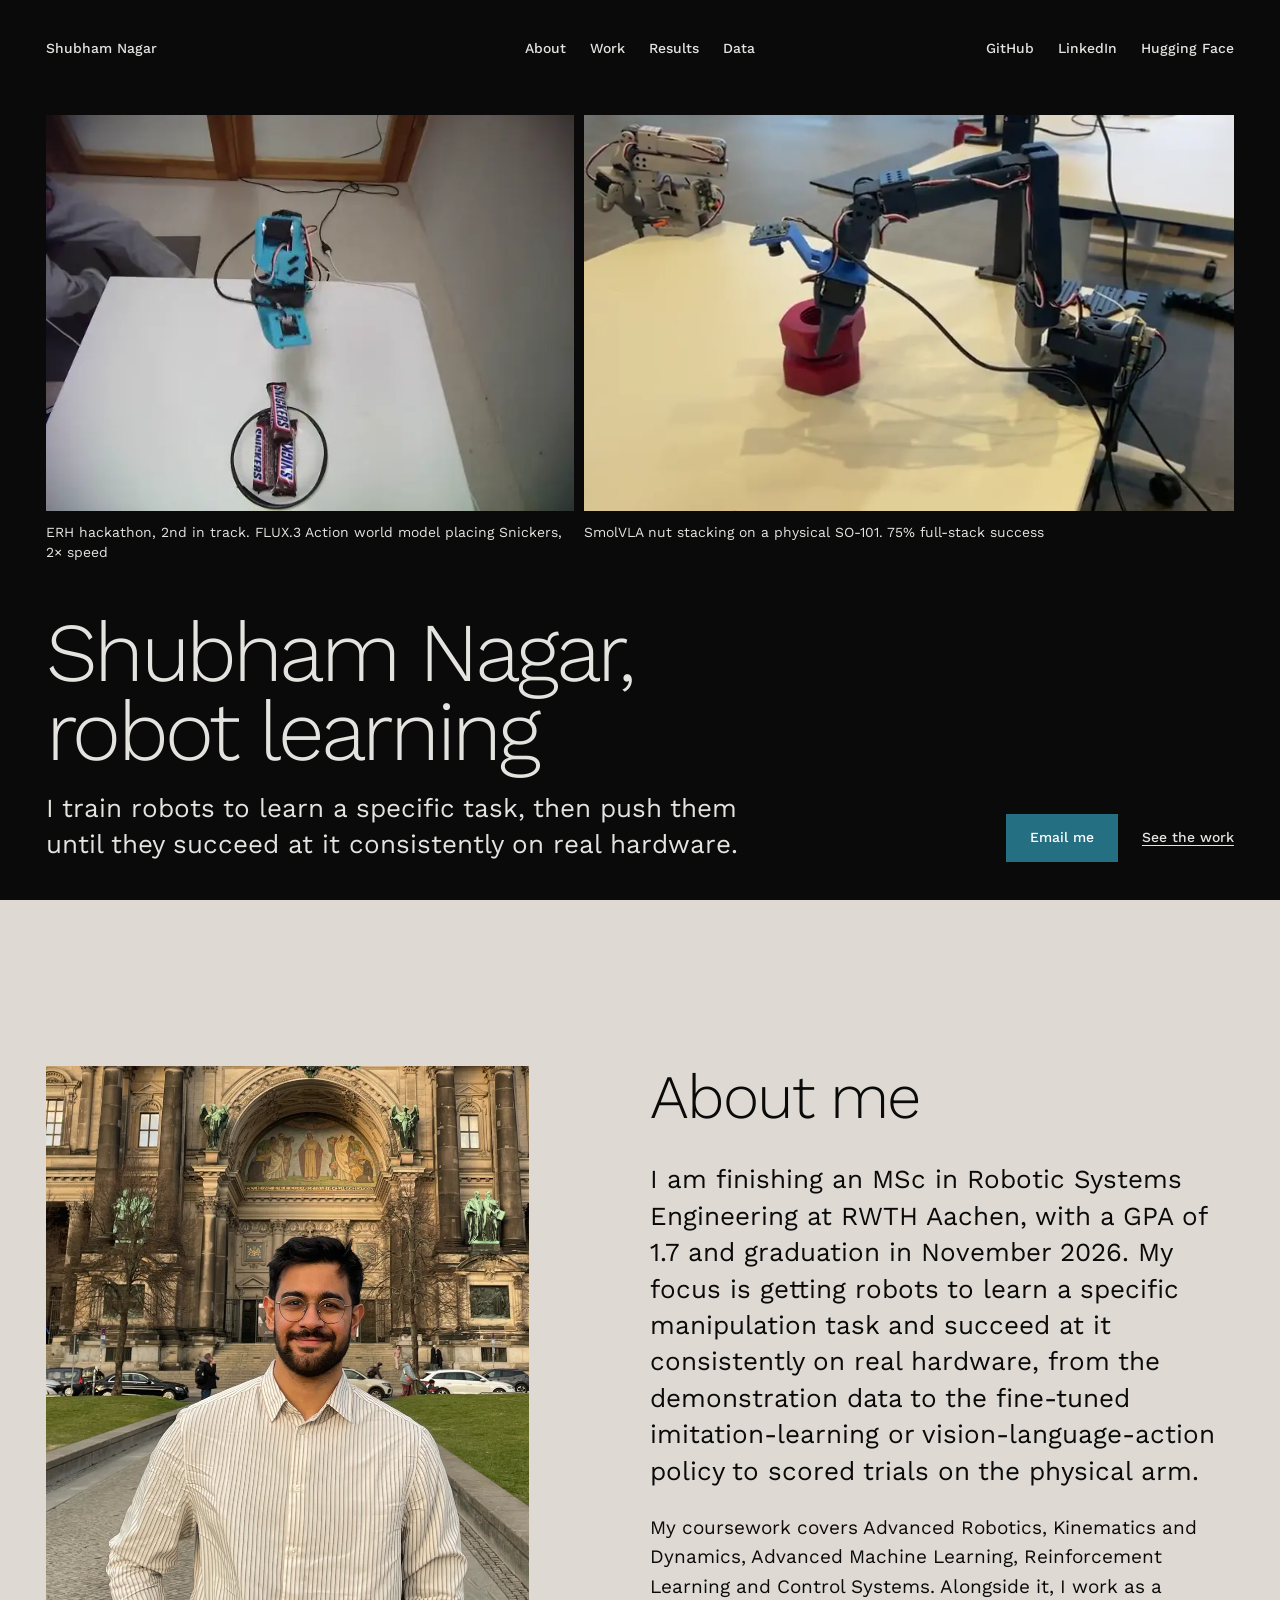
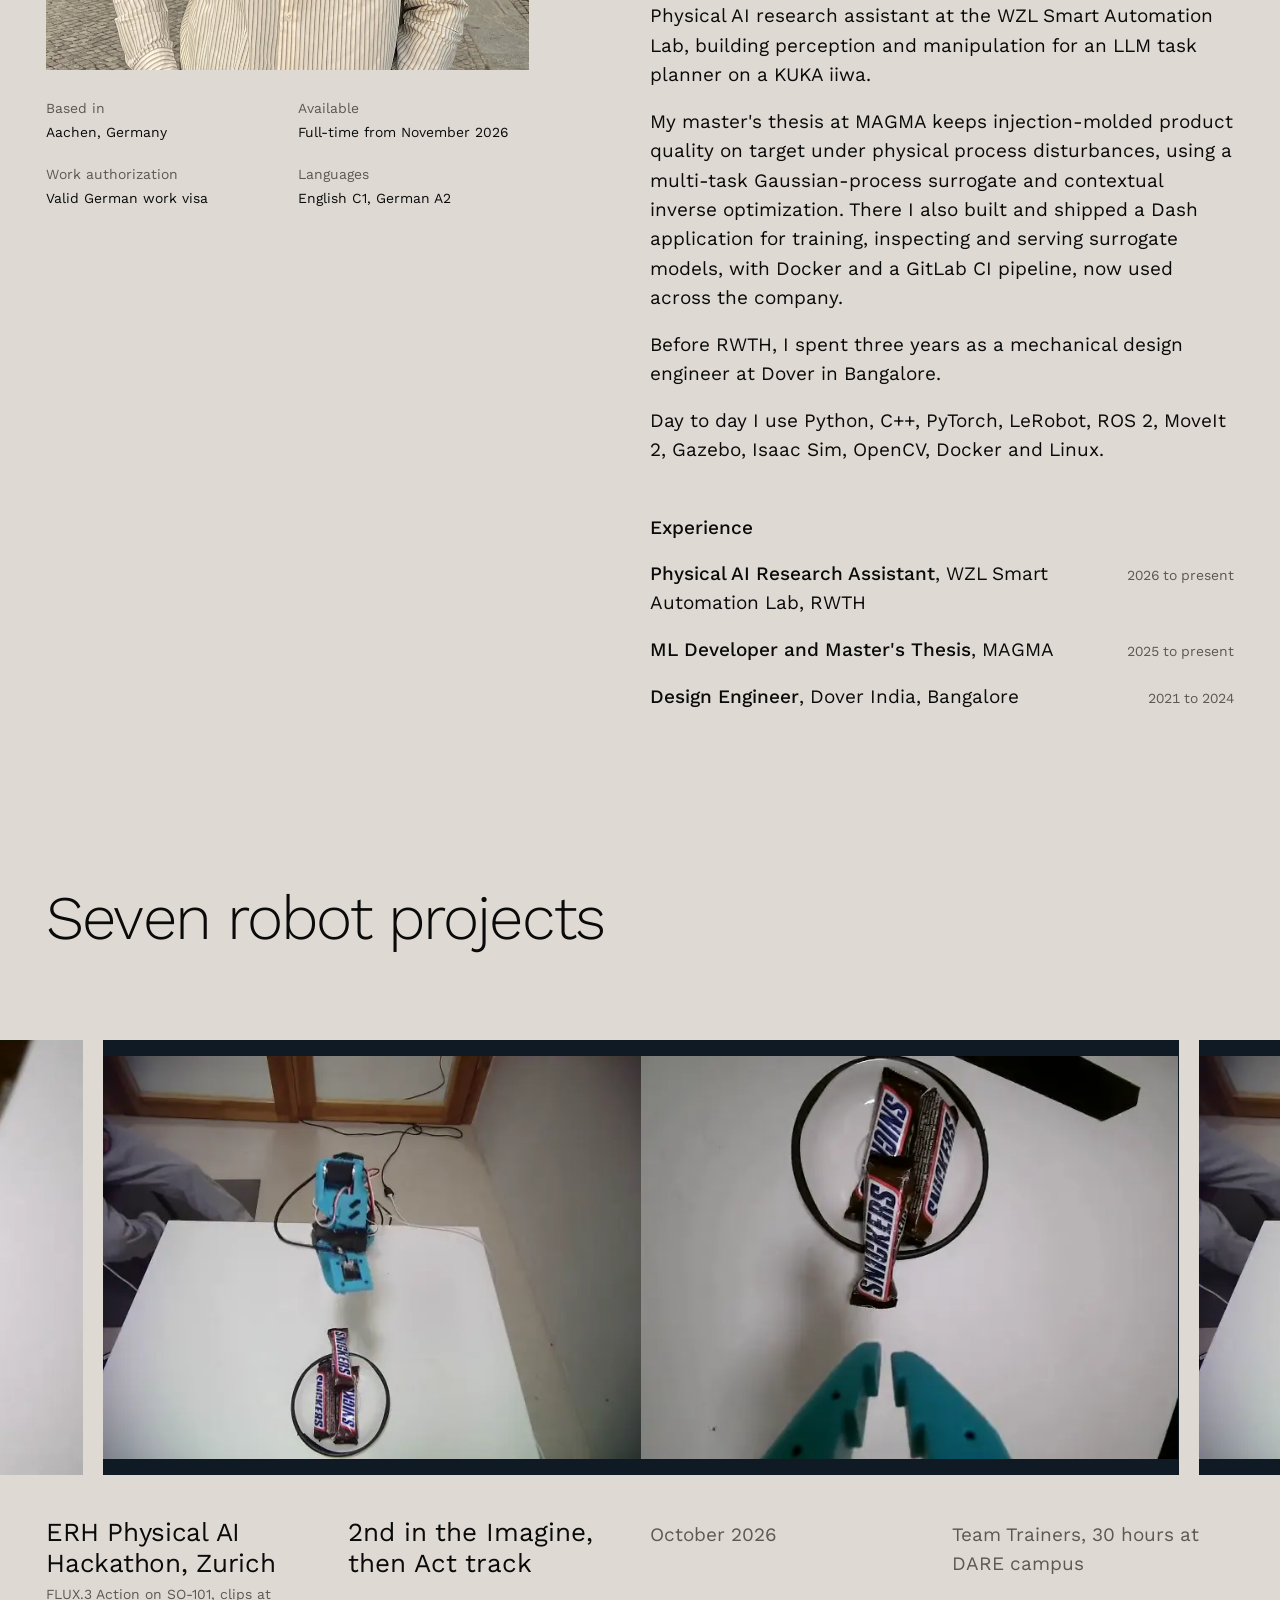
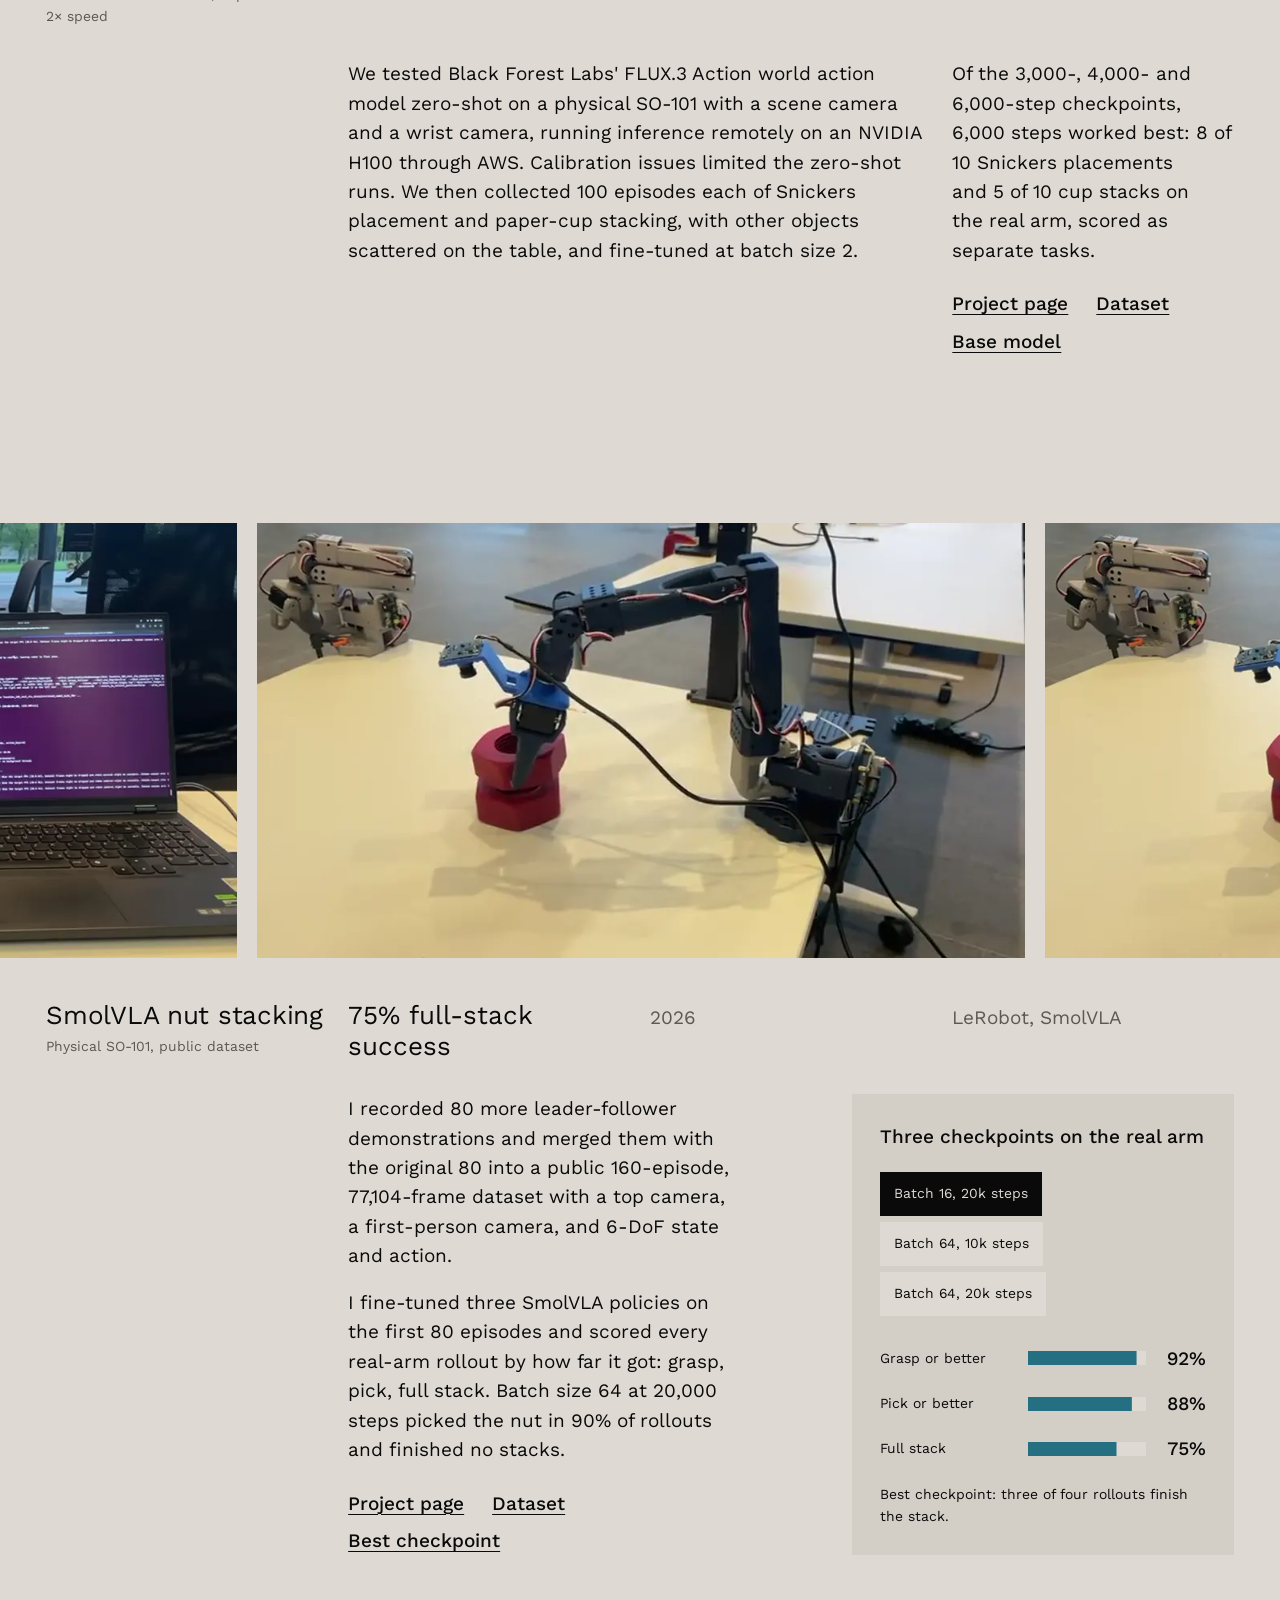
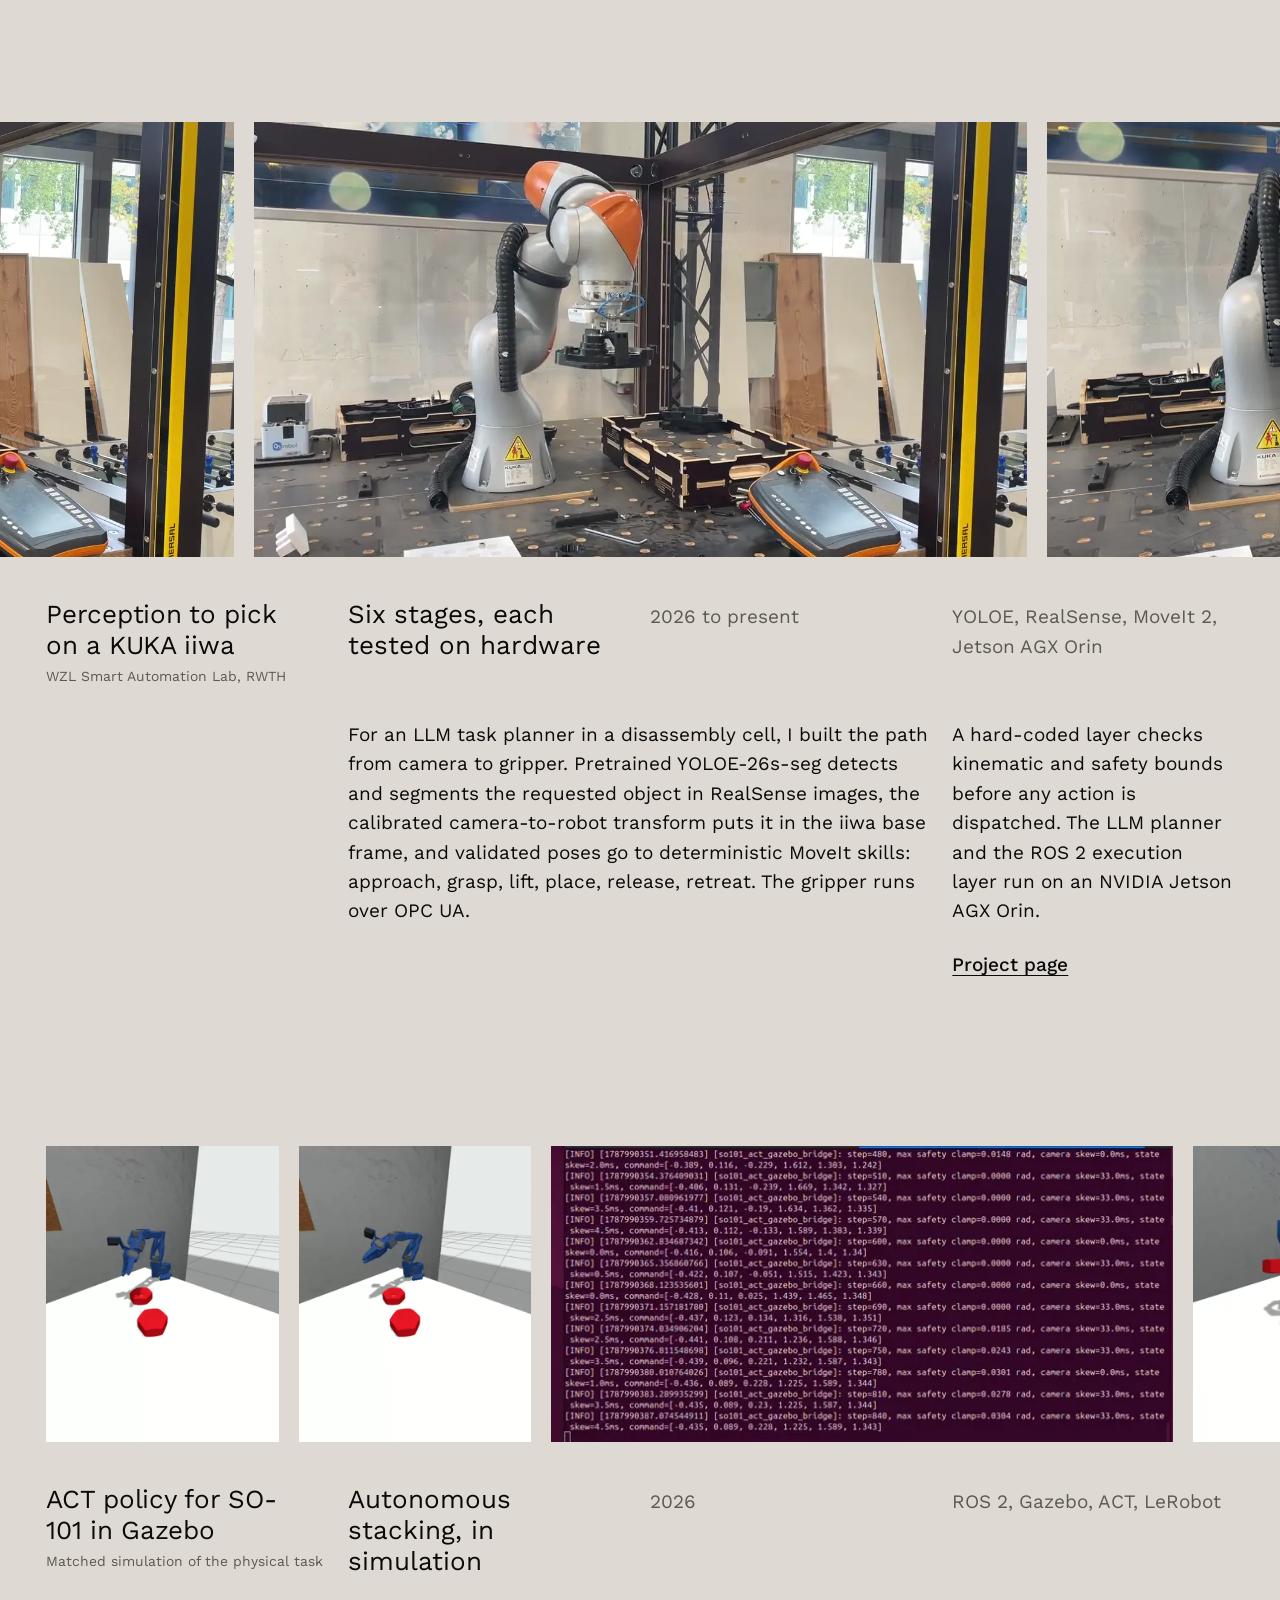
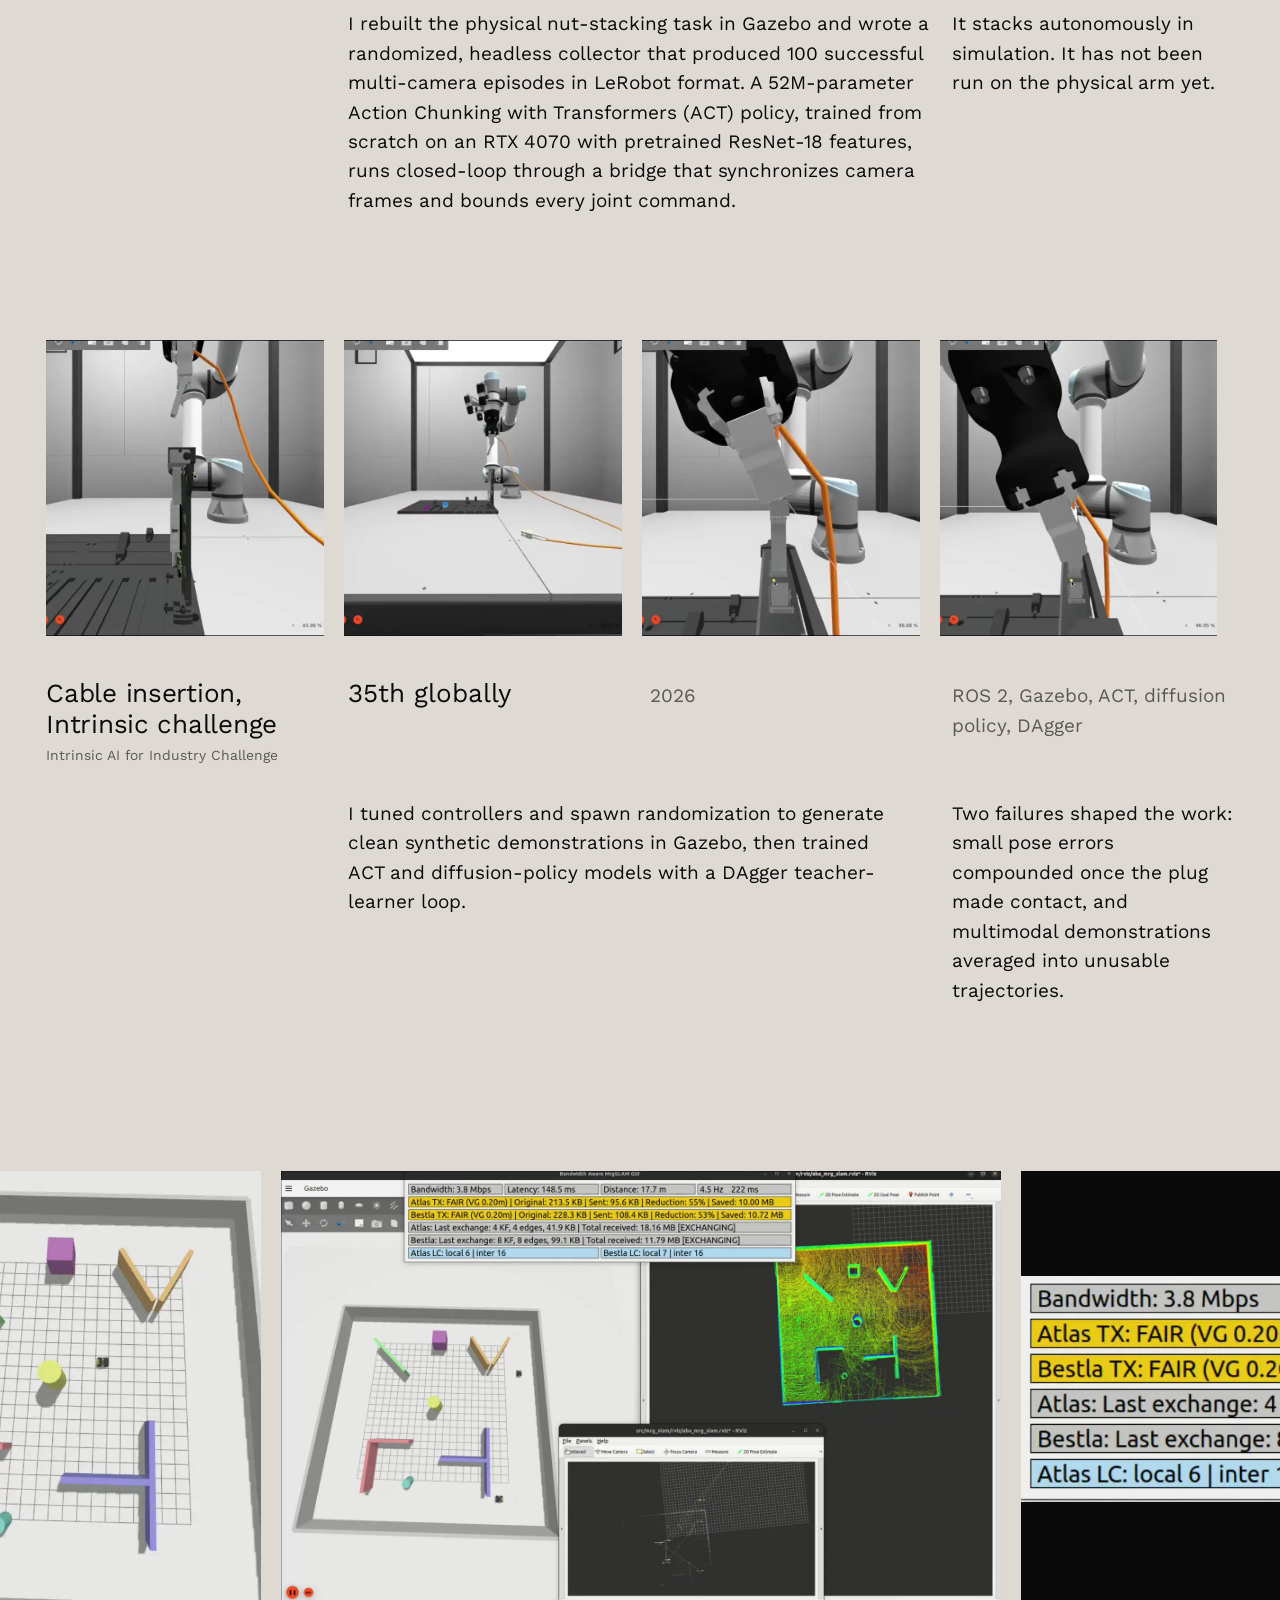
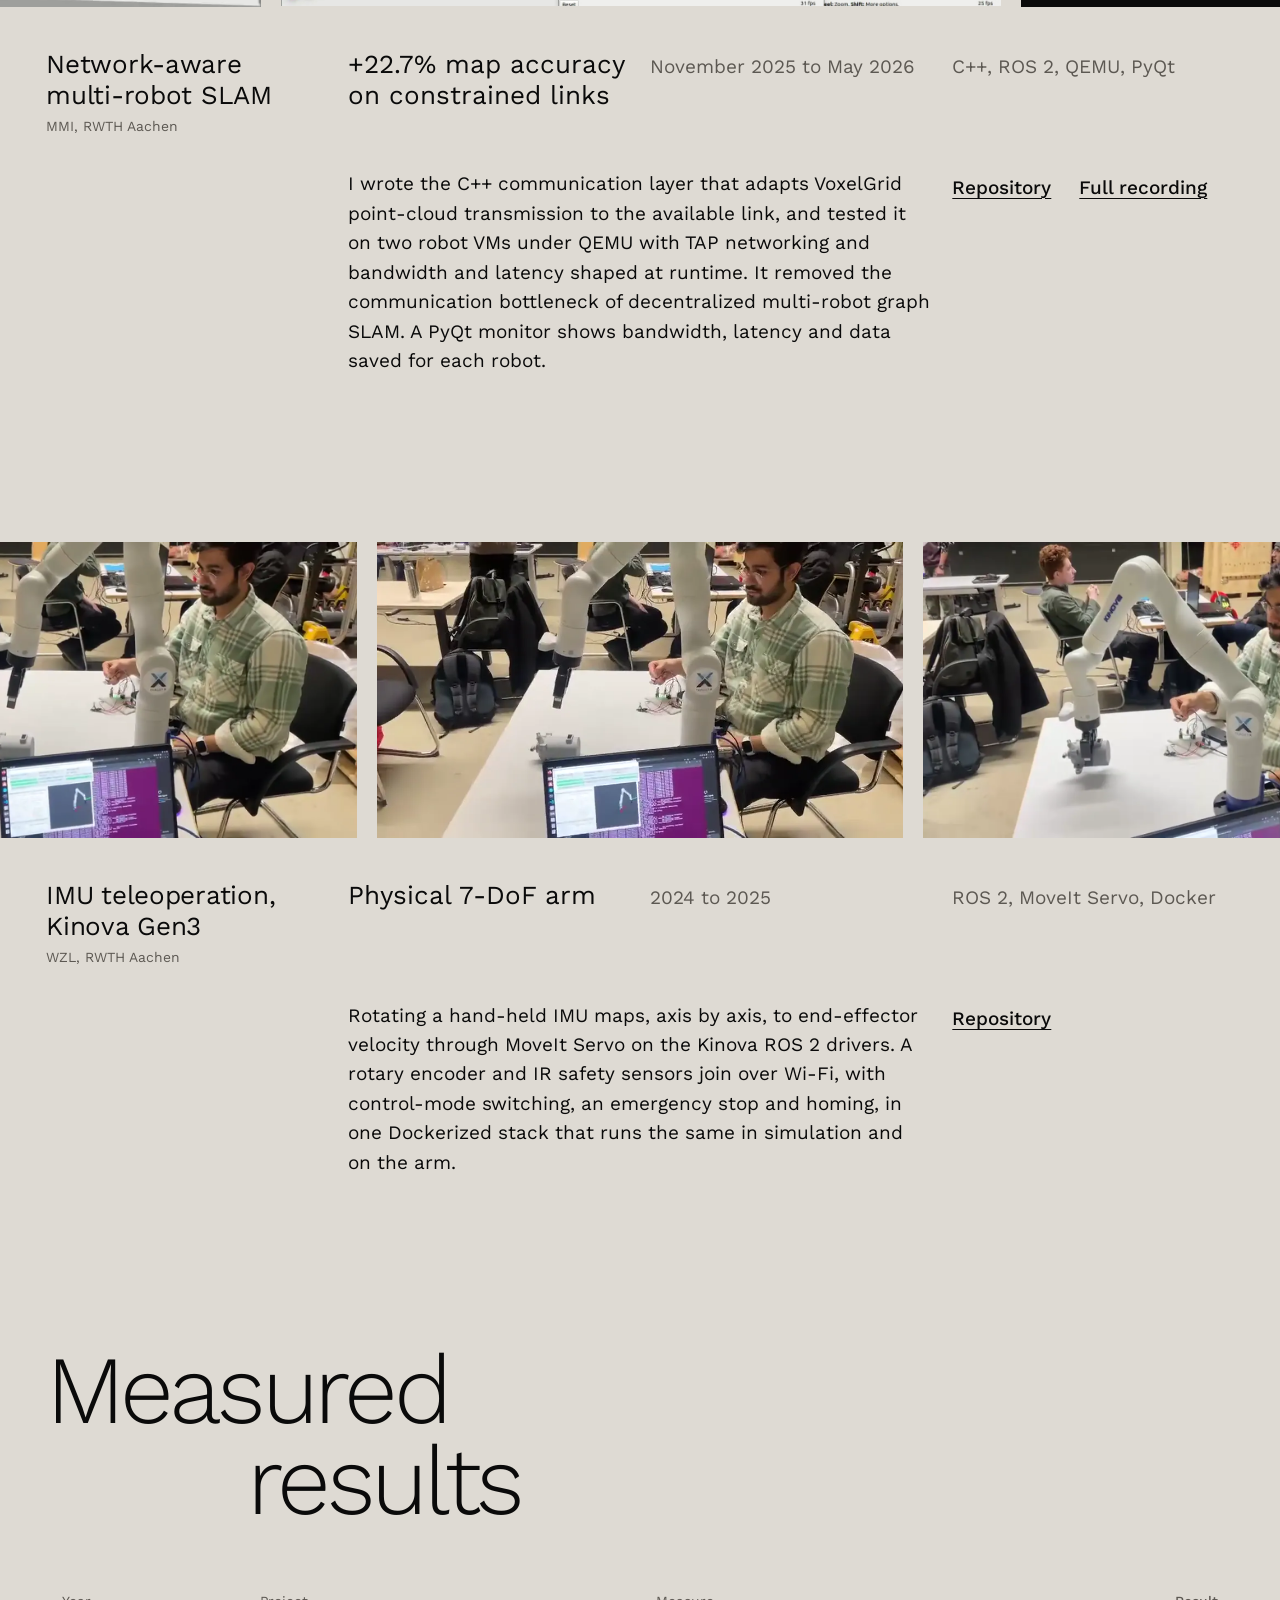
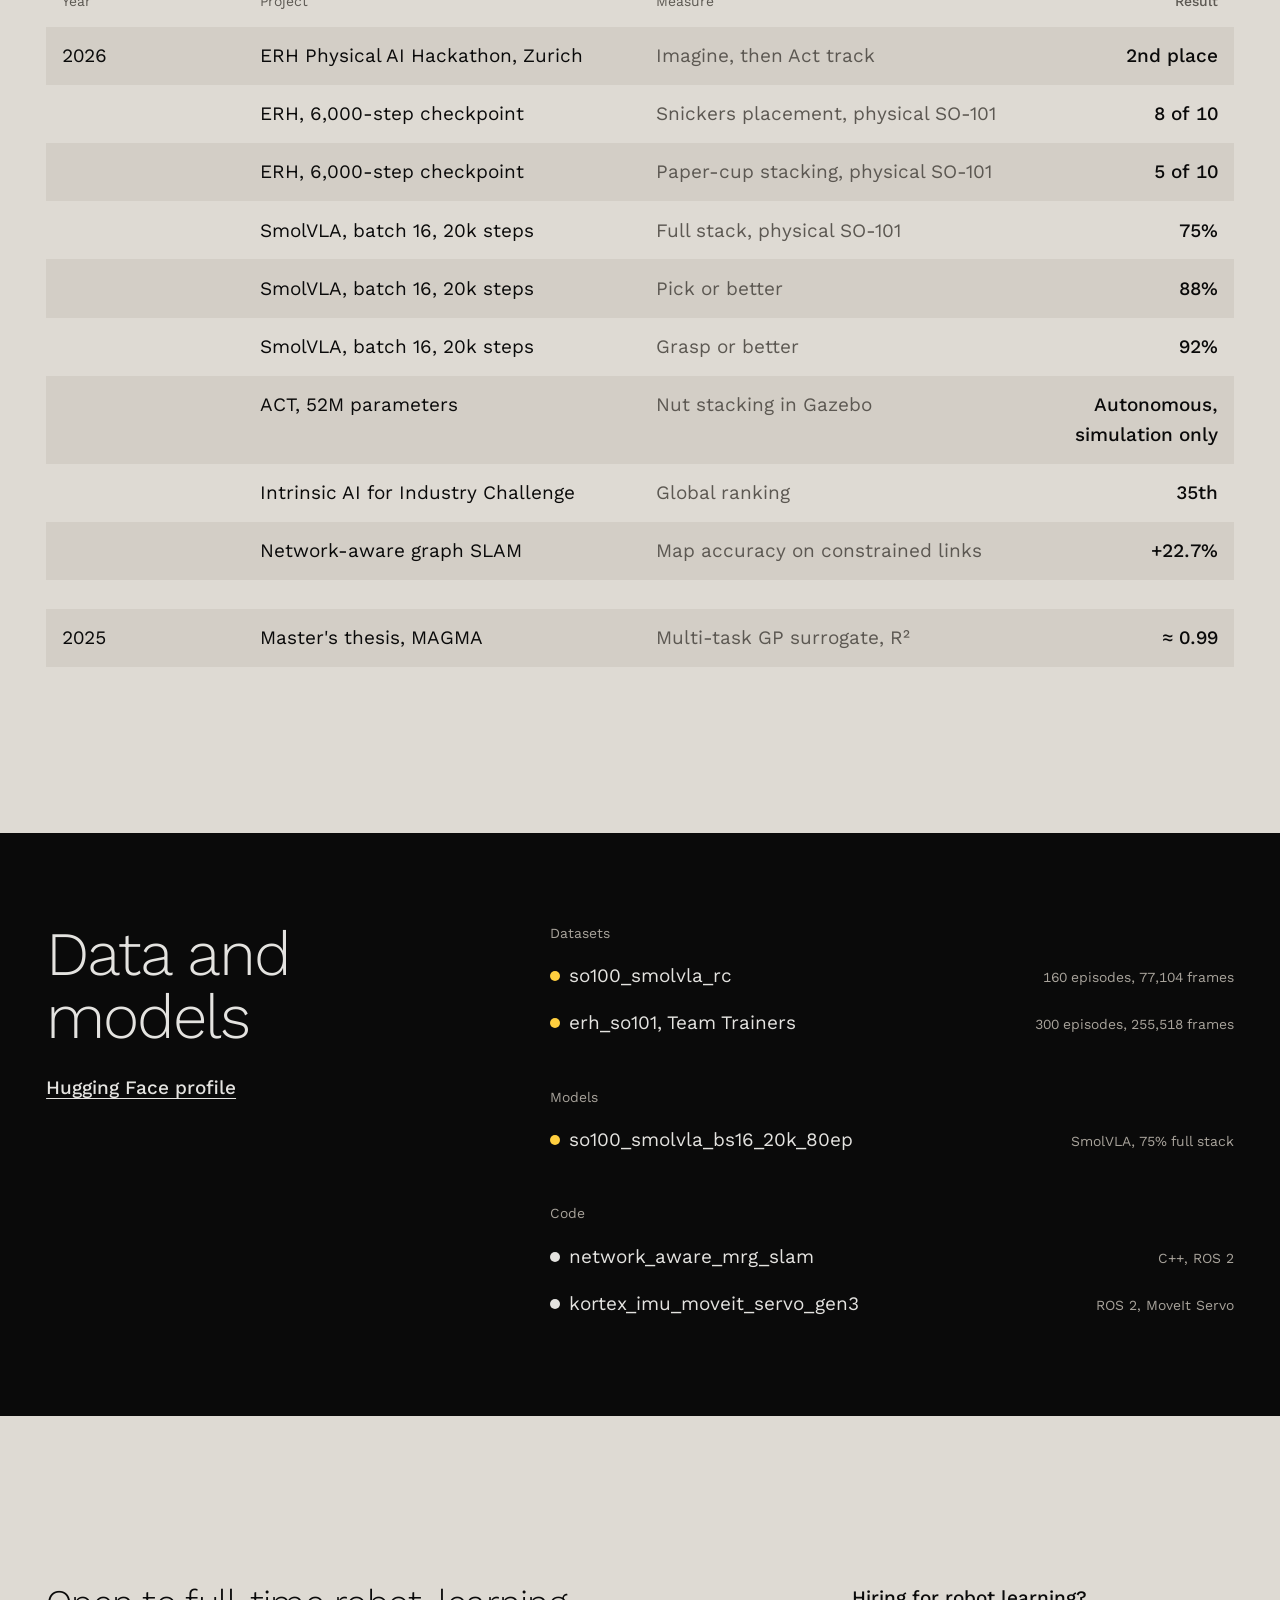
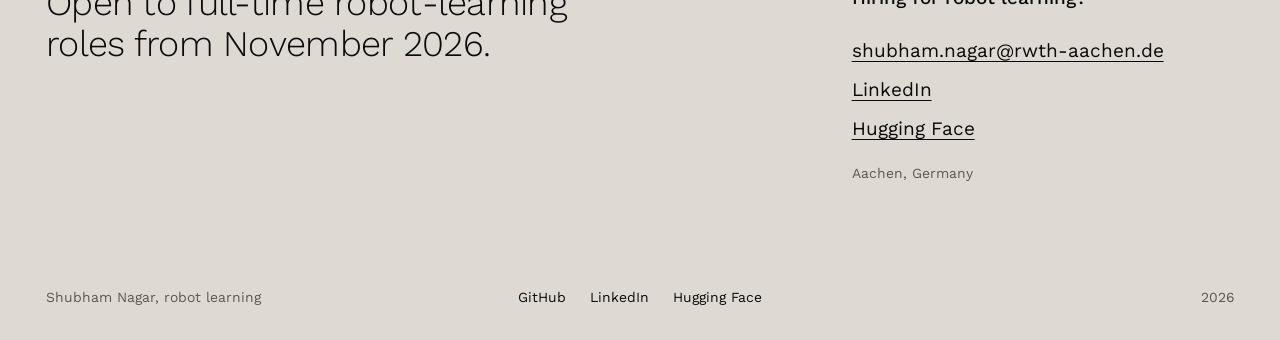
==== commit 020f81fb: "Frame the hero around robots learning a task and succeeding consistently Co-Authored-By: Claude Opus" ====
--- a/index.html
+++ b/index.html
@@ -4,10 +4,10 @@
   <meta charset="utf-8">
   <meta name="viewport" content="width=device-width, initial-scale=1">
   <title>Shubham Nagar, robot learning</title>
-  <meta name="description" content="Shubham Nagar, robot-learning engineer. Demonstration data, imitation-learning policies and real-robot evaluation on SO-101, KUKA iiwa and Kinova Gen3.">
+  <meta name="description" content="Shubham Nagar, robot-learning engineer. Robots that learn specific manipulation tasks and are pushed toward consistent success on real hardware: SO-101, KUKA iiwa and Kinova Gen3.">
   <meta name="theme-color" content="#0a0a0a">
   <meta property="og:title" content="Shubham Nagar, robot-learning engineer">
-  <meta property="og:description" content="Demonstration data, imitation-learning policies and real-robot evaluation.">
+  <meta property="og:description" content="Robots that learn specific manipulation tasks, pushed toward consistent success on real hardware.">
   <meta property="og:image" content="assets/frames/smolvla-018_0.webp">
   <link rel="icon" href="data:image/svg+xml,%3Csvg xmlns='http://www.w3.org/2000/svg' viewBox='0 0 64 64'%3E%3Crect width='64' height='64' fill='%230a0a0a'/%3E%3Crect x='14' y='26' width='36' height='12' fill='%23dedad3'/%3E%3C/svg%3E">
   <link rel="preconnect" href="https://fonts.googleapis.com">
@@ -85,7 +85,7 @@
       <div class="hero__foot">
         <div class="hero__intro">
           <h1 id="hero-title">Shubham Nagar, robot learning</h1>
-          <p>I record the demonstrations, train the policy and test it on the real arm.</p>
+          <p>I train robots to learn a specific task, then push them until they succeed at it consistently on real hardware.</p>
         </div>
         <div class="hero__actions">
           <a class="button" href="mailto:shubham.nagar@rwth-aachen.de">Email me</a>
@@ -106,7 +106,7 @@
       </div>
       <div class="intro__text">
         <h2 id="about-title" data-reveal>About me</h2>
-        <p class="intro__lead" data-reveal>I am finishing an MSc in Robotic Systems Engineering at RWTH Aachen, with a GPA of 1.7 and graduation in November 2026. My focus is robot learning on real hardware: recording demonstrations, fine-tuning imitation-learning and vision-language-action policies, and scoring them on physical arms.</p>
+        <p class="intro__lead" data-reveal>I am finishing an MSc in Robotic Systems Engineering at RWTH Aachen, with a GPA of 1.7 and graduation in November 2026. My focus is getting robots to learn a specific manipulation task and succeed at it consistently on real hardware, from the demonstration data to the fine-tuned imitation-learning or vision-language-action policy to scored trials on the physical arm.</p>
         <div data-reveal>
           <p>My coursework covers Advanced Robotics, Kinematics and Dynamics, Advanced Machine Learning, Reinforcement Learning and Control Systems. Alongside it, I work as a Physical AI research assistant at the WZL Smart Automation Lab, building perception and manipulation for an LLM task planner on a KUKA iiwa.</p>
           <p>My master's thesis at MAGMA keeps injection-molded product quality on target under physical process disturbances, using a multi-task Gaussian-process surrogate and contextual inverse optimization. There I also built and shipped a Dash application for training, inspecting and serving surrogate models, with Docker and a GitLab CI pipeline, now used across the company.</p>
--- a/style.css
+++ b/style.css
@@ -83,7 +83,7 @@
 
 .hero__foot { display: grid; grid-template-columns: 1fr auto; align-items: end; gap: var(--gutter); padding: clamp(2rem, 4.5vh, 3.5rem) var(--margin) 0; }
 .hero__intro h1 { max-width: 9em; font-size: clamp(2.75rem, 0.9rem + 5.4vw, 6.25rem); line-height: 0.95; letter-spacing: -0.045em; }
-.hero__intro p { margin-top: 1.25rem; color: var(--dark-ink); font-size: var(--step-lead); line-height: 1.35; max-width: 34ch; }
+.hero__intro p { margin-top: 1.25rem; color: var(--dark-ink); font-size: var(--step-lead); line-height: 1.35; max-width: 46ch; }
 .hero__actions { display: flex; align-items: center; gap: 1.5rem; font-size: var(--step-small); font-weight: 500; }
 
 /* ---------- work: one slide, two neighbours ---------- */
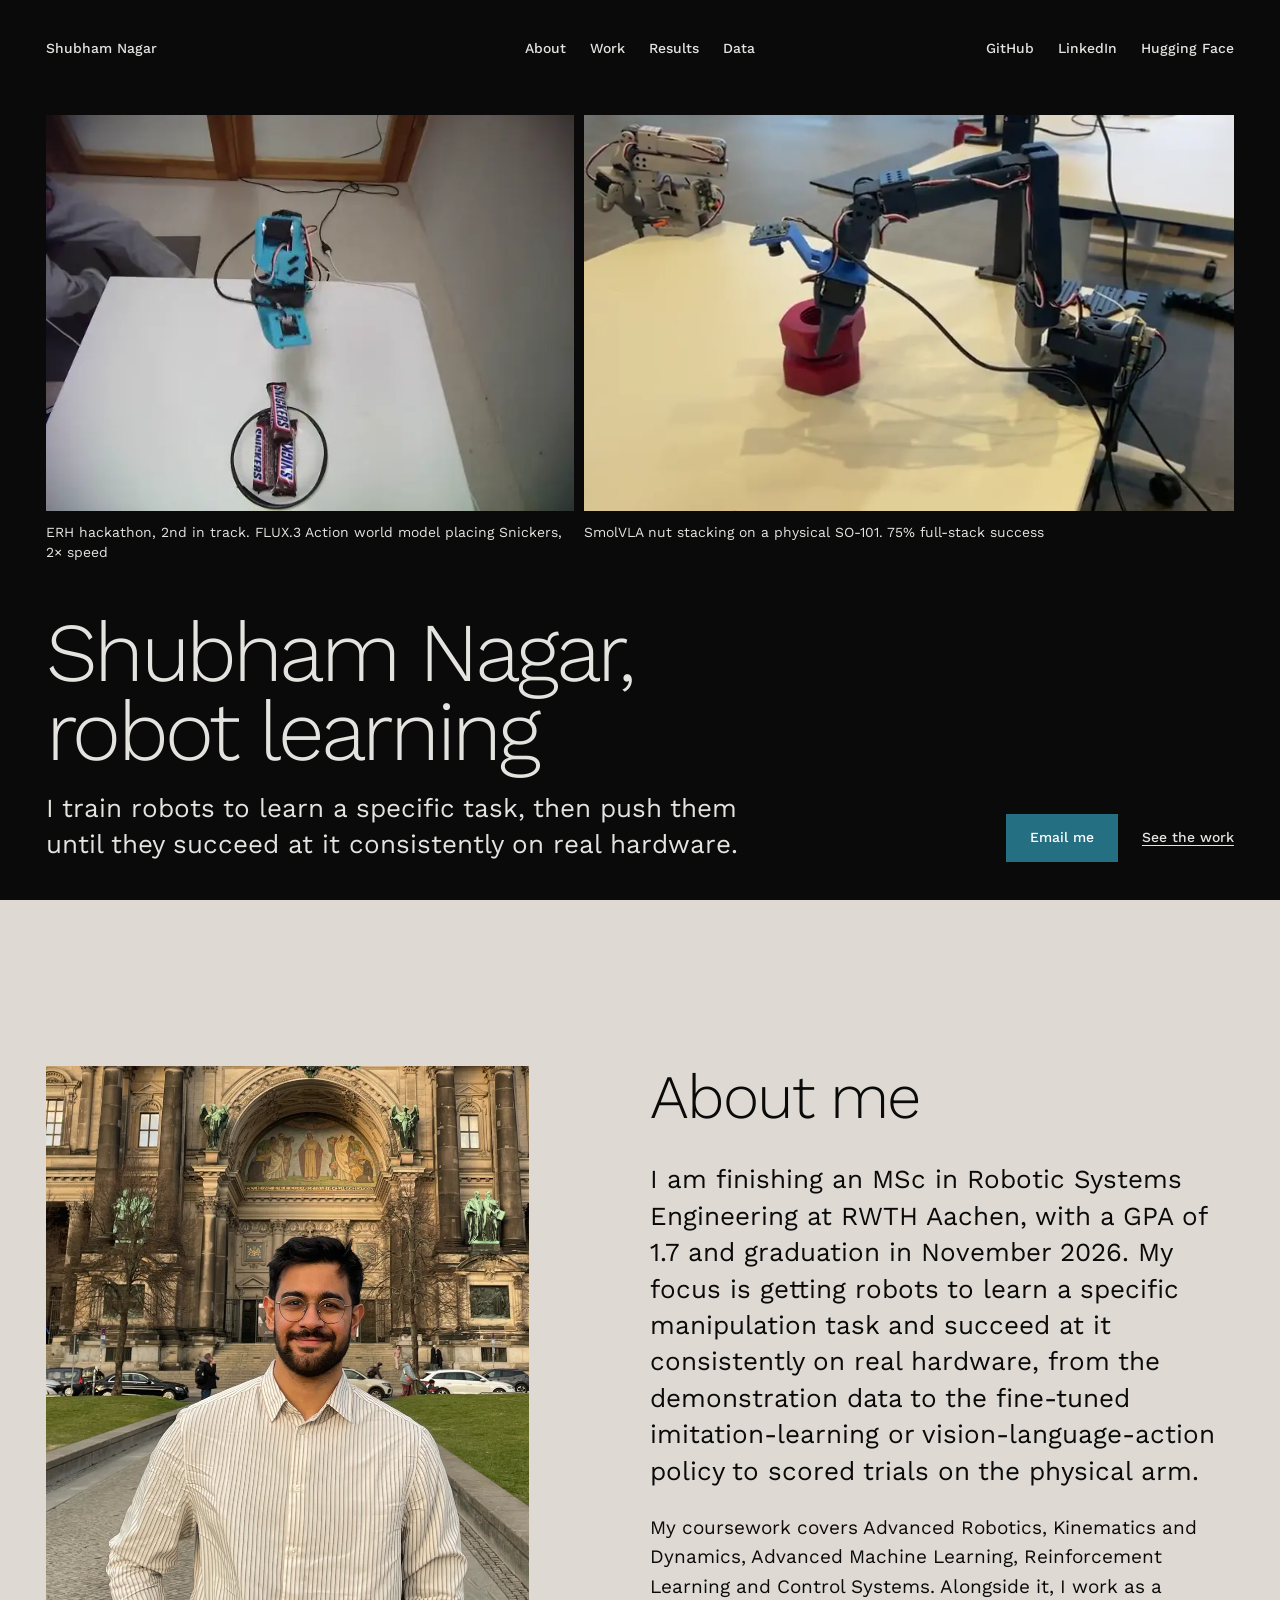
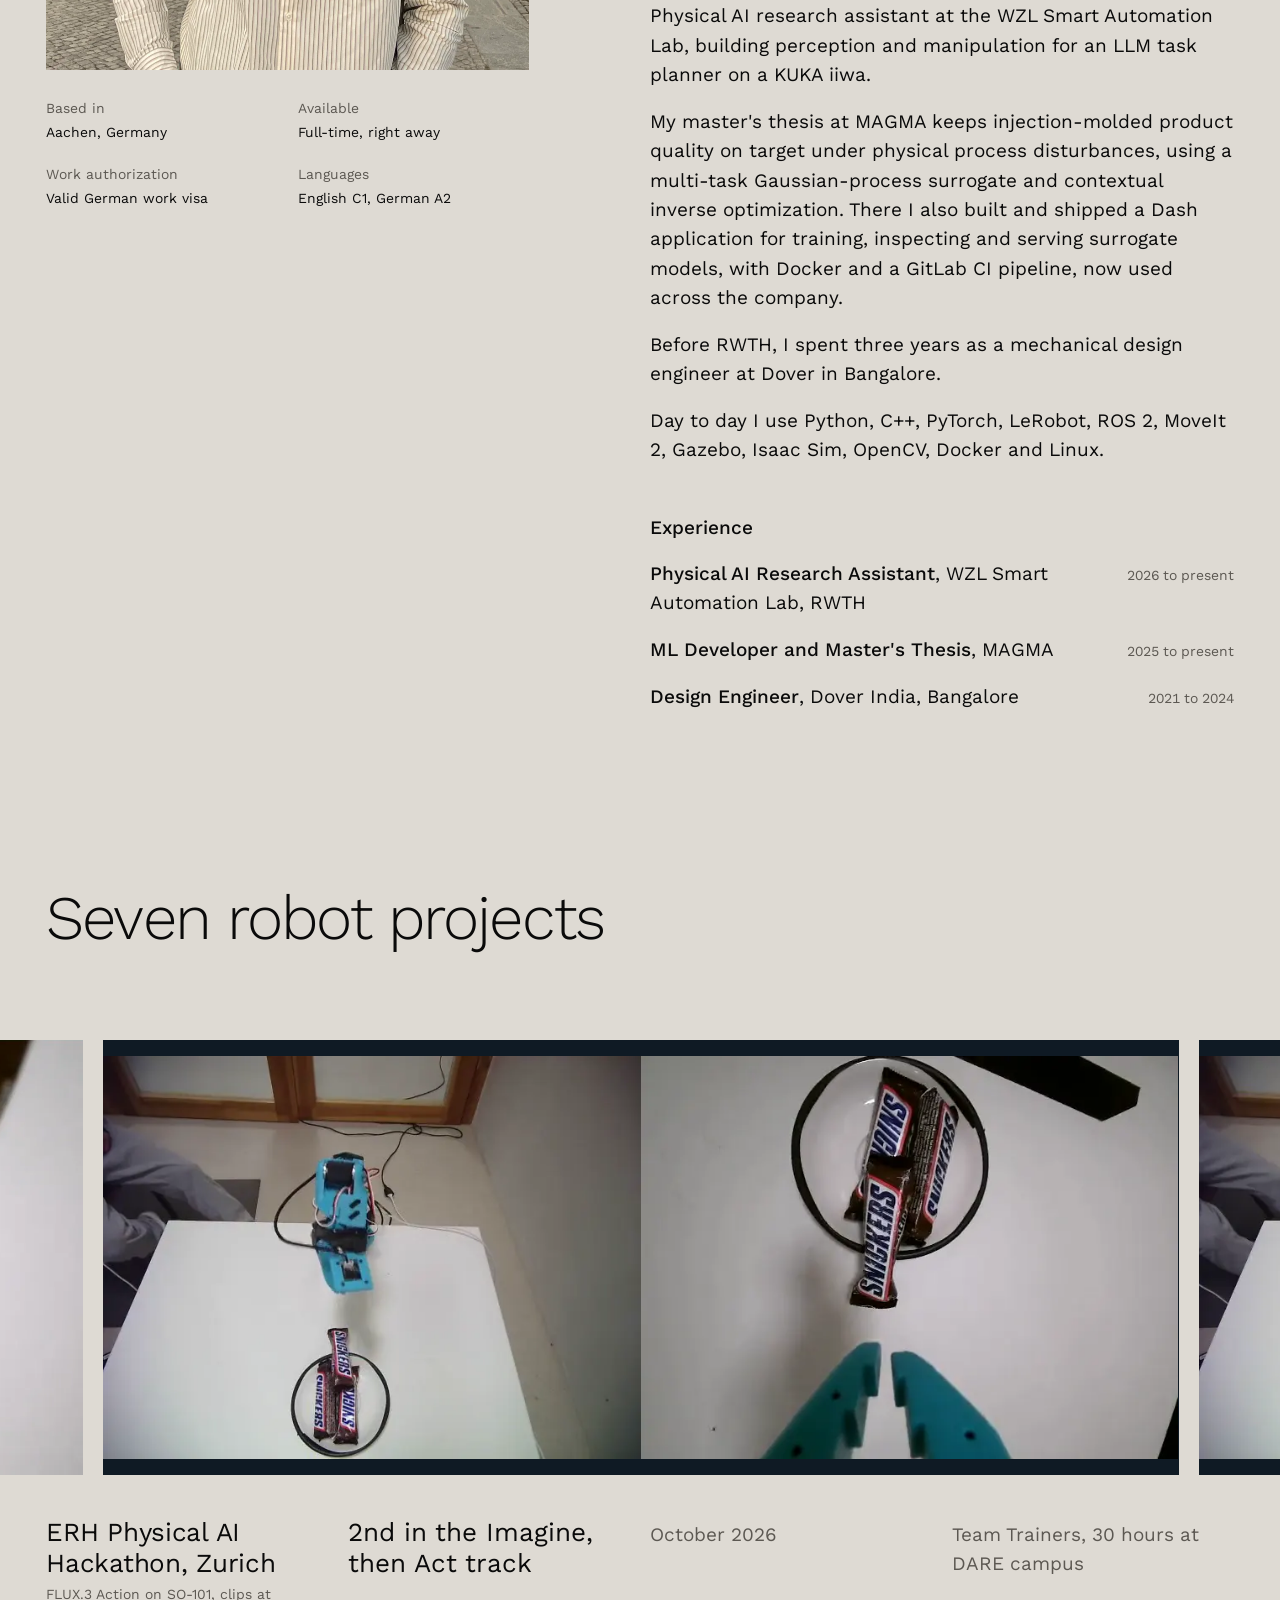
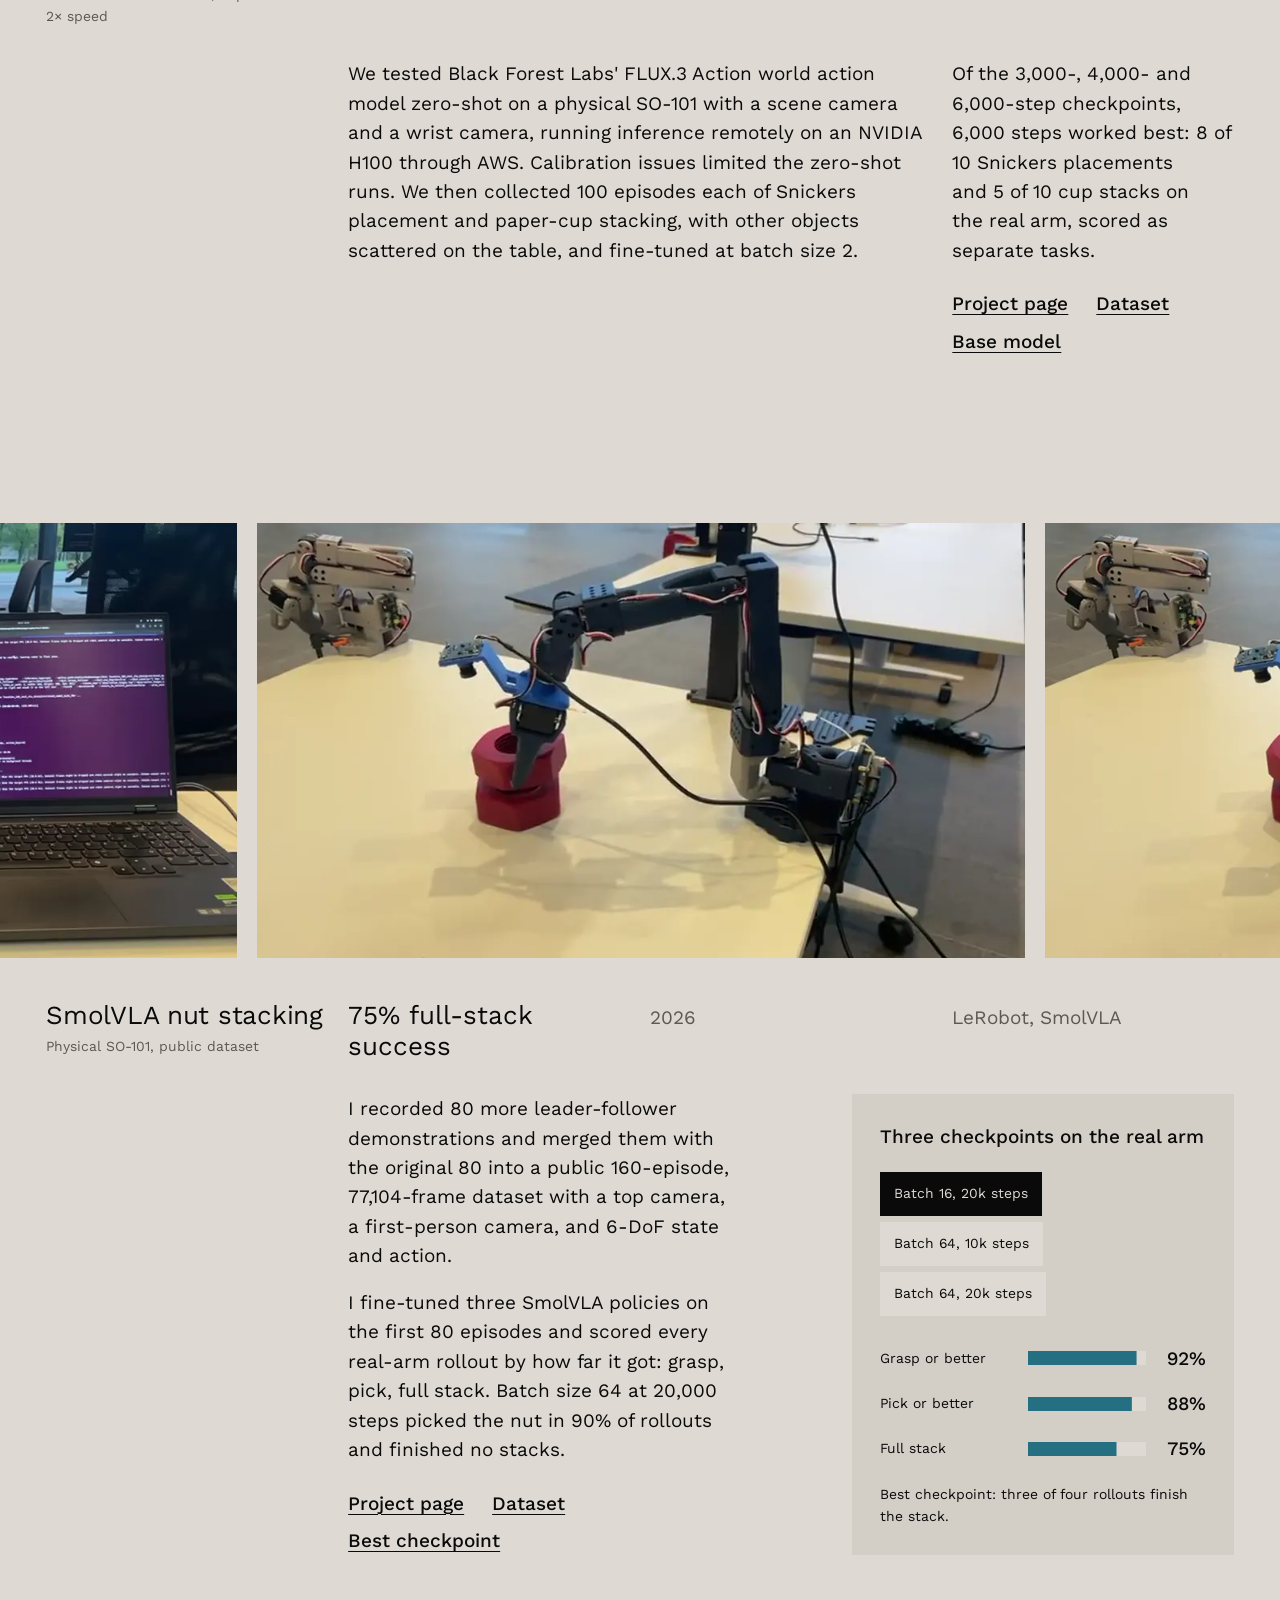
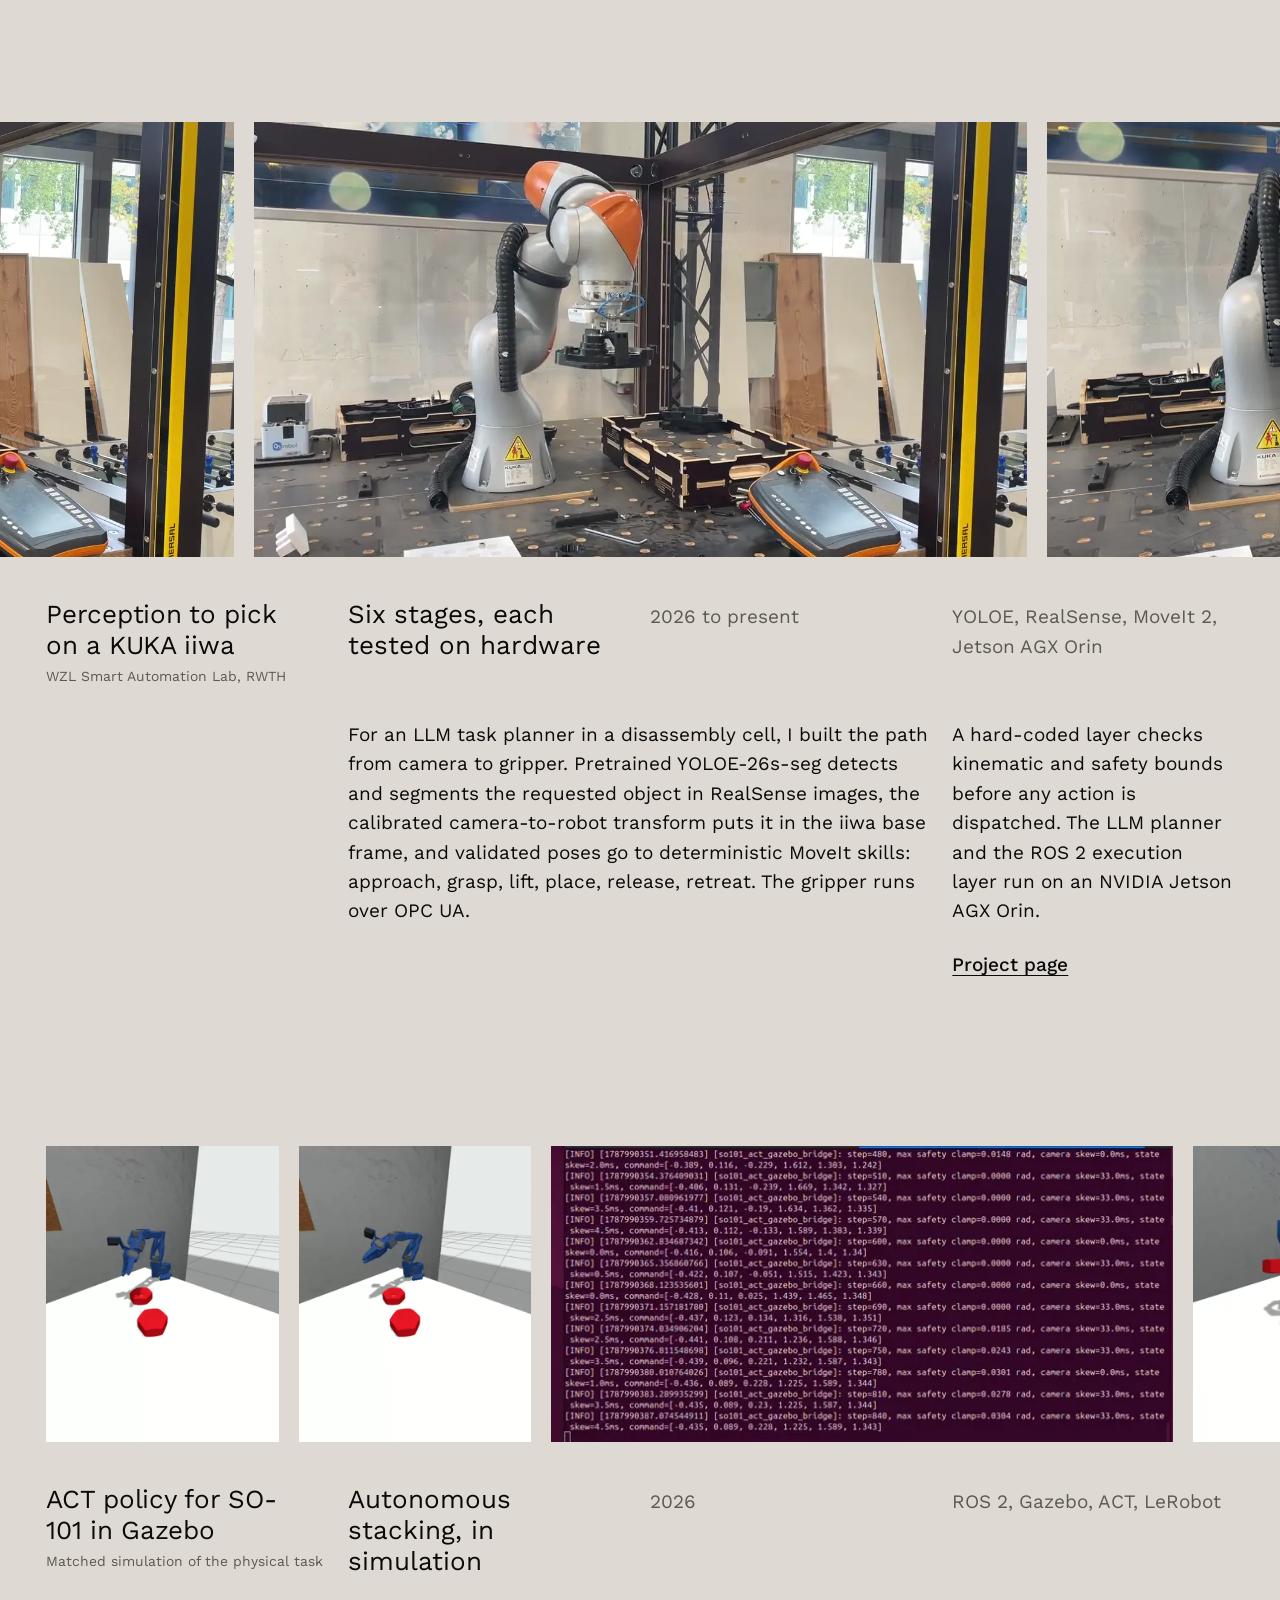
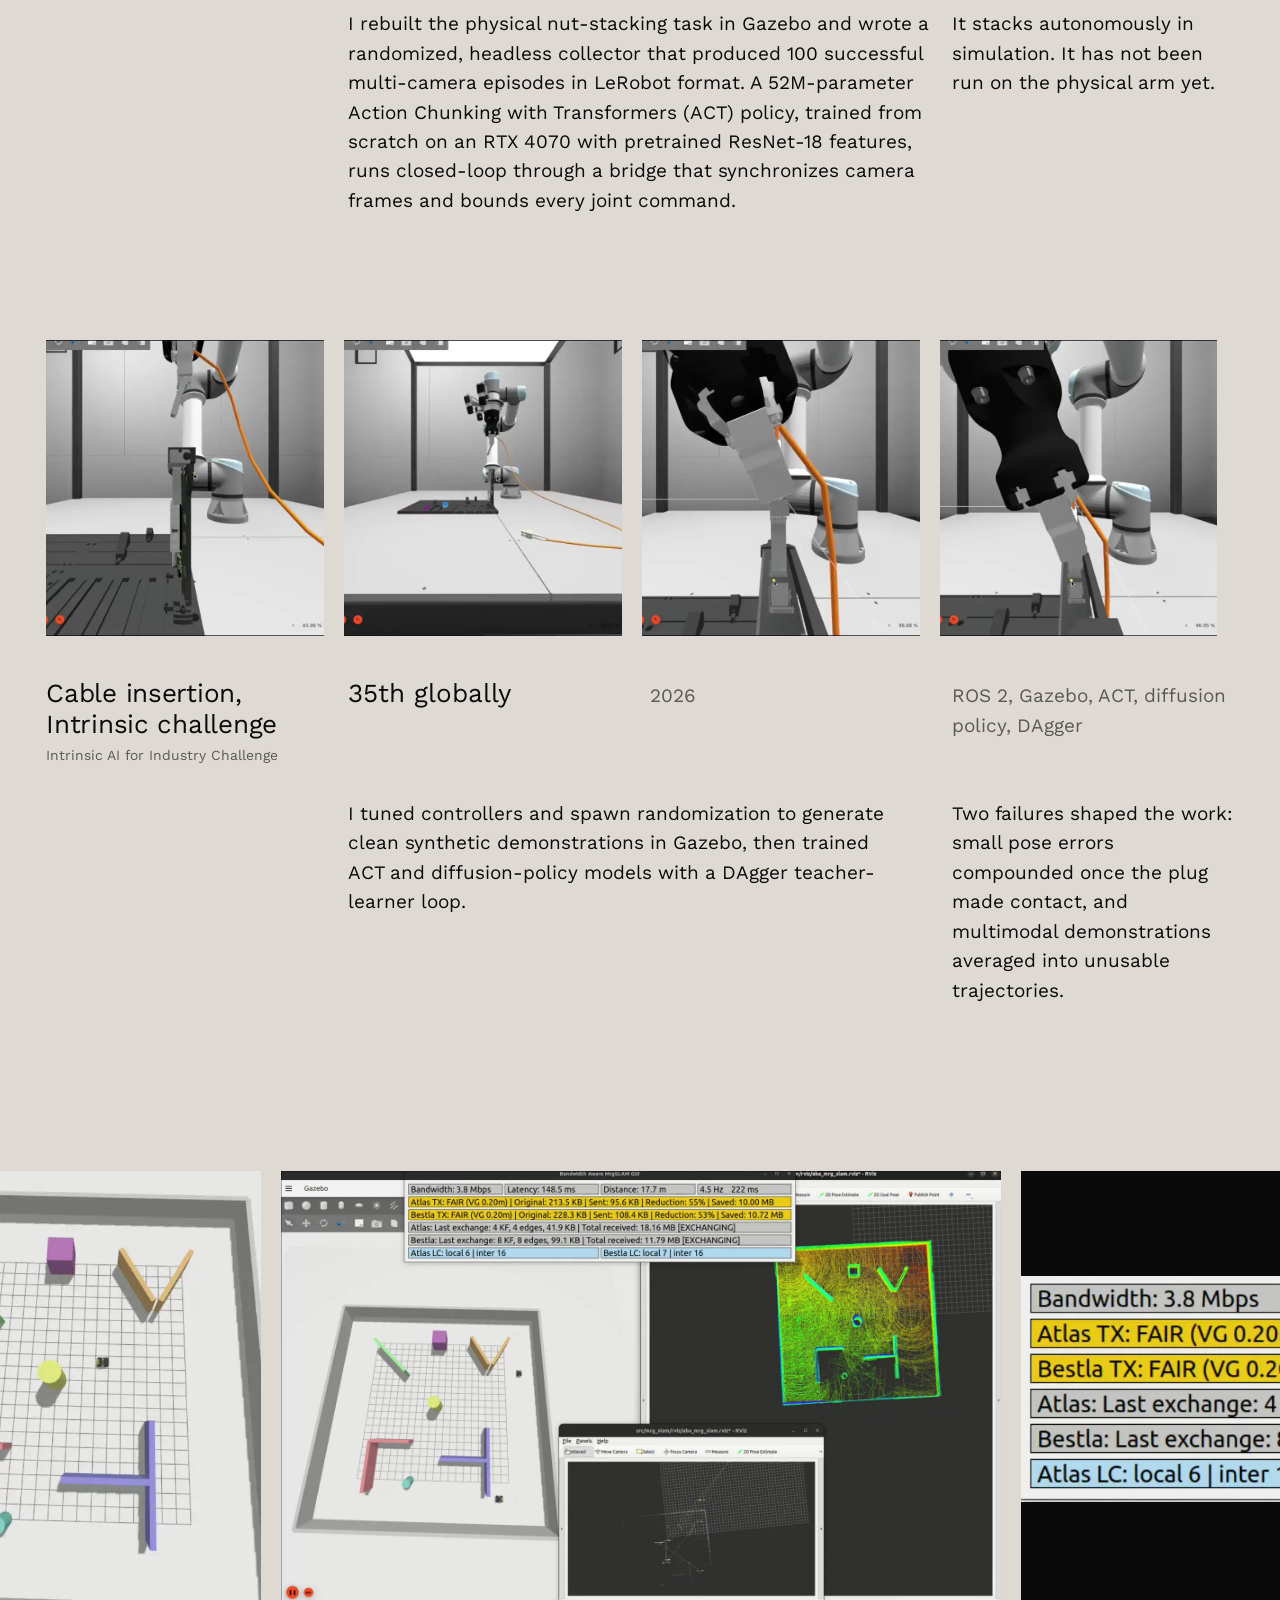
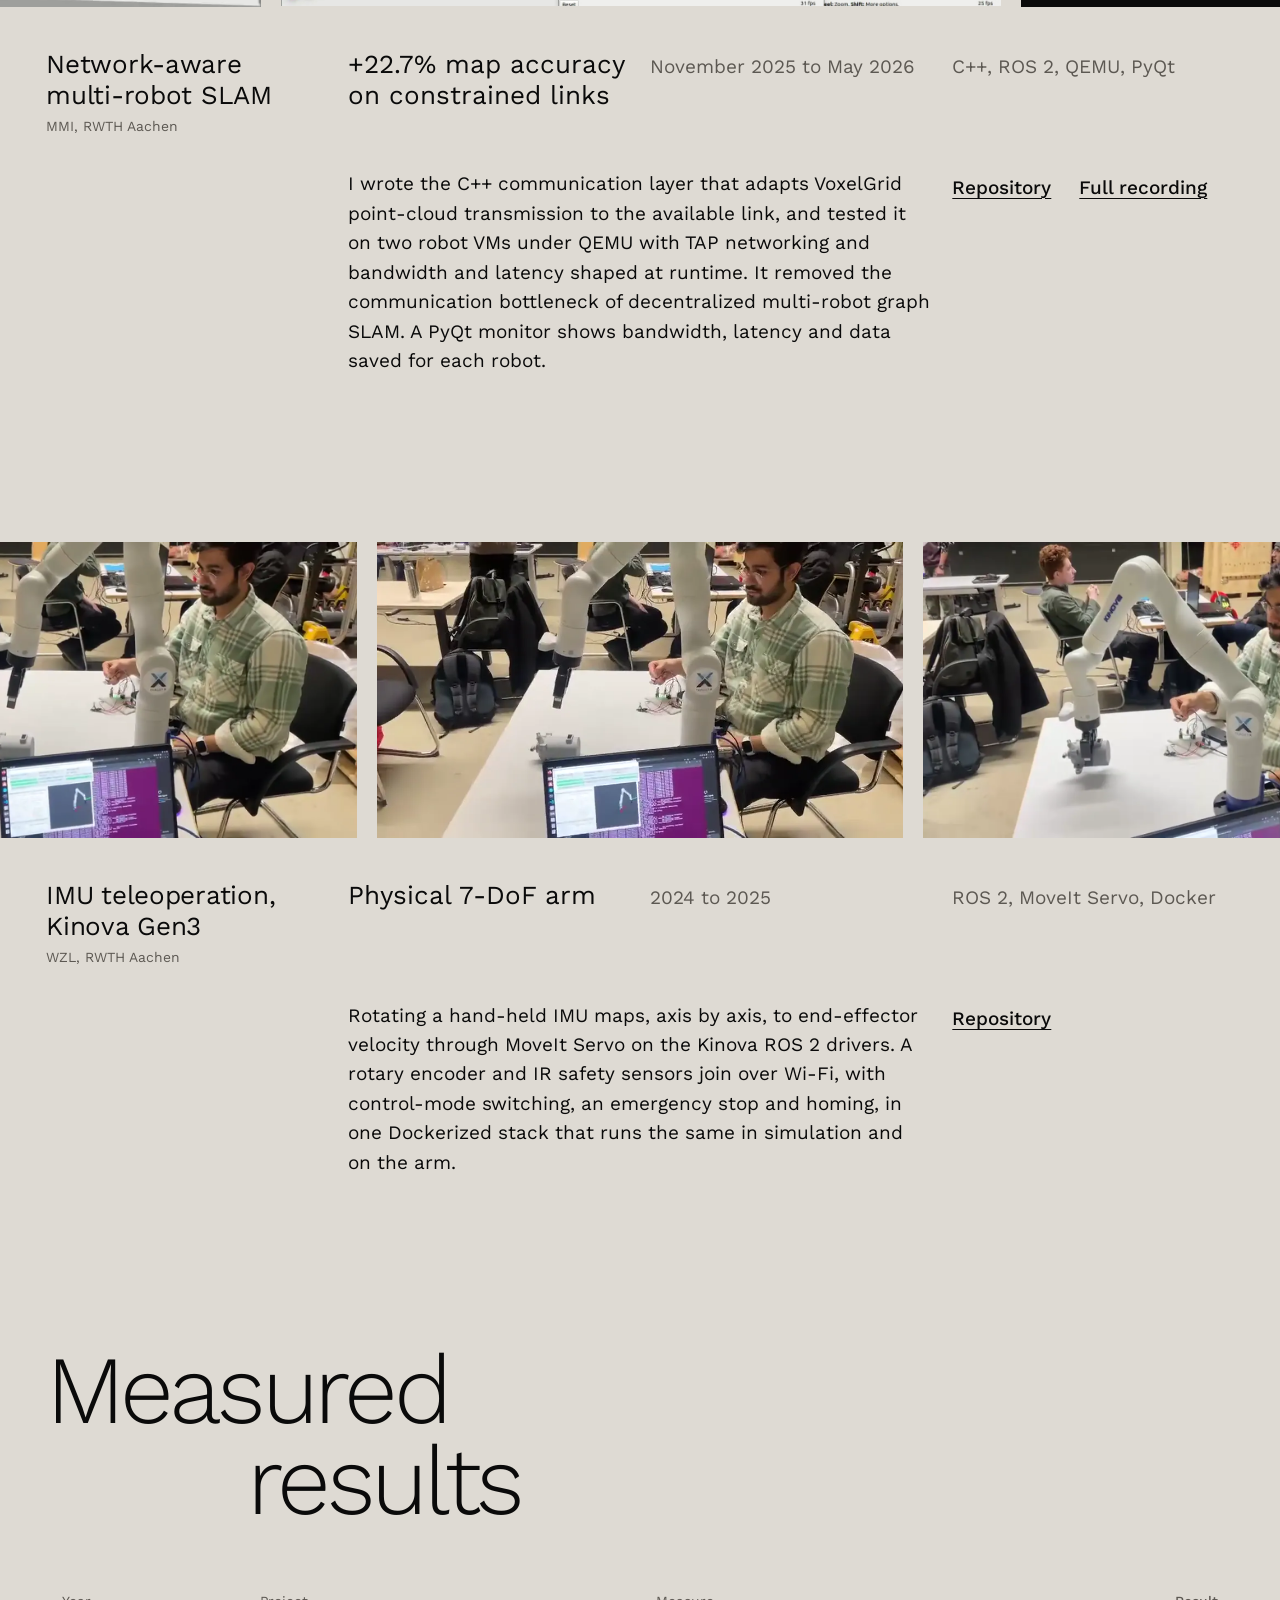
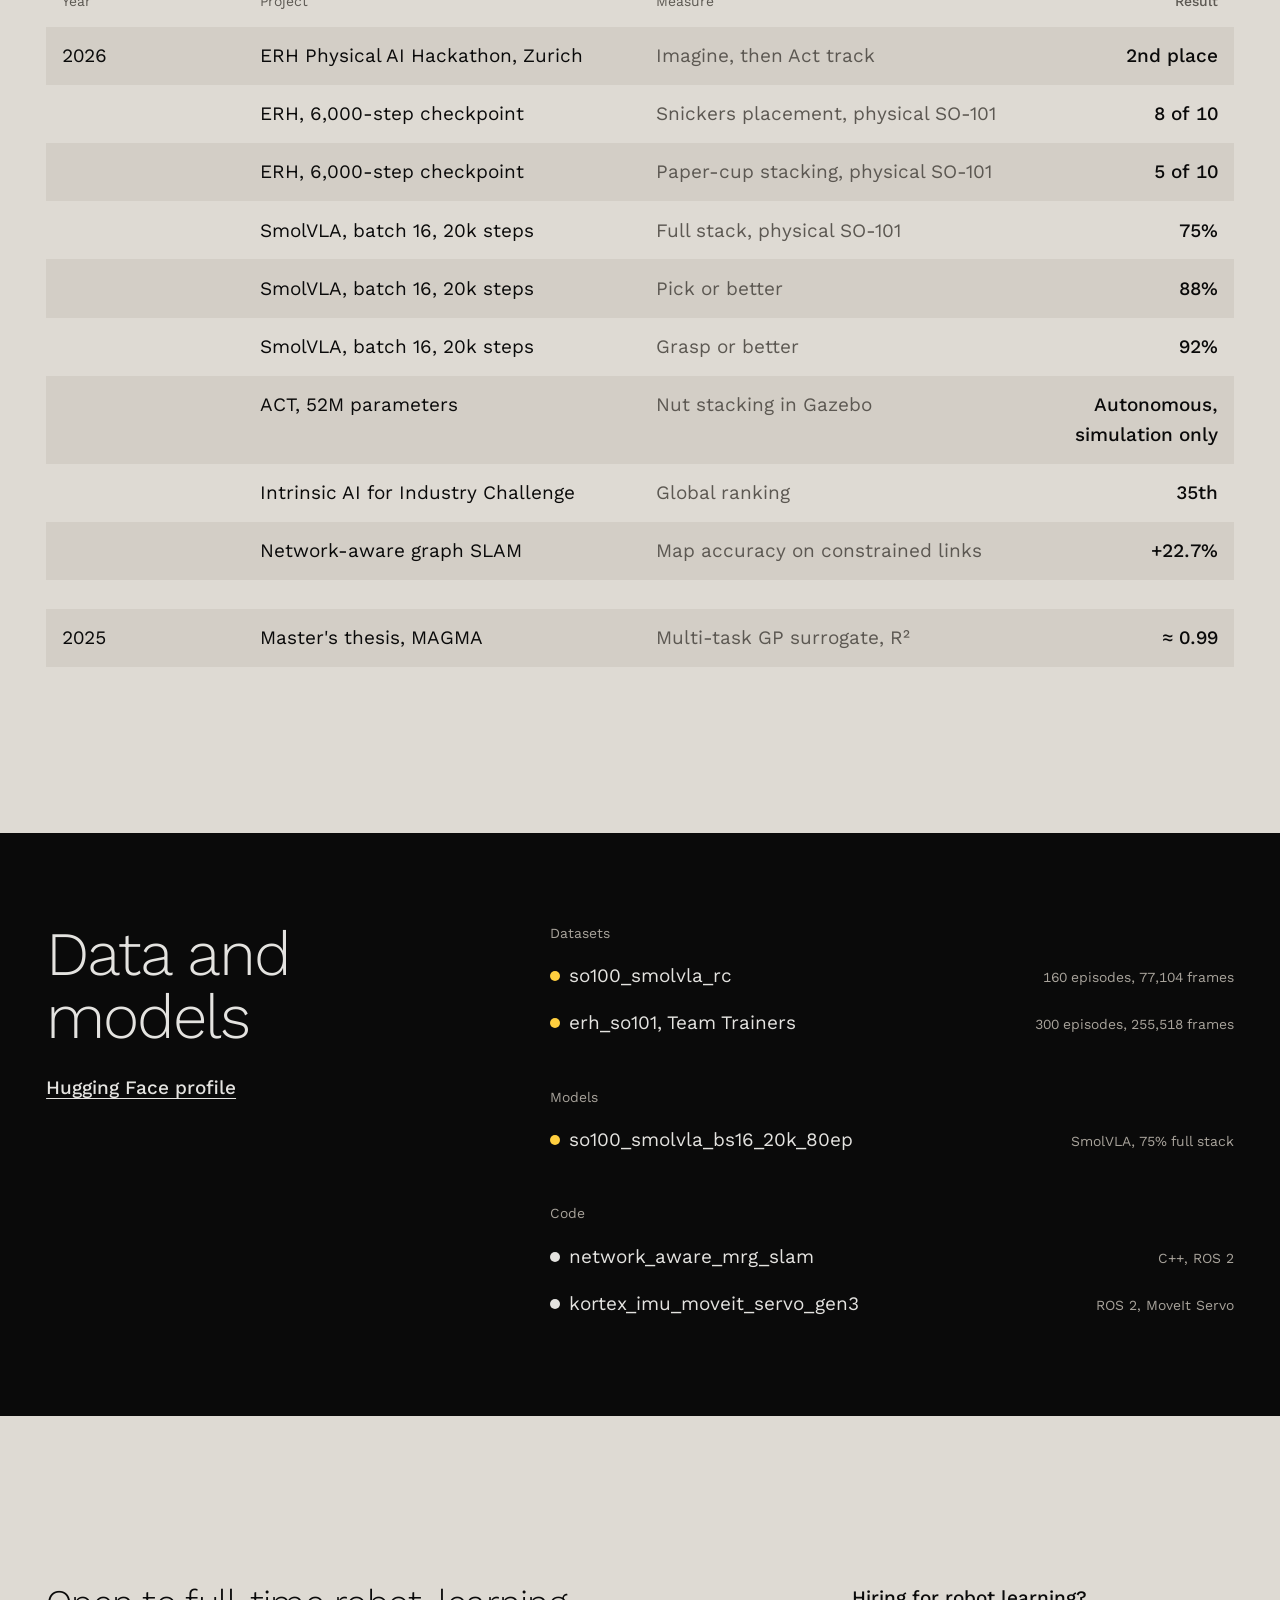
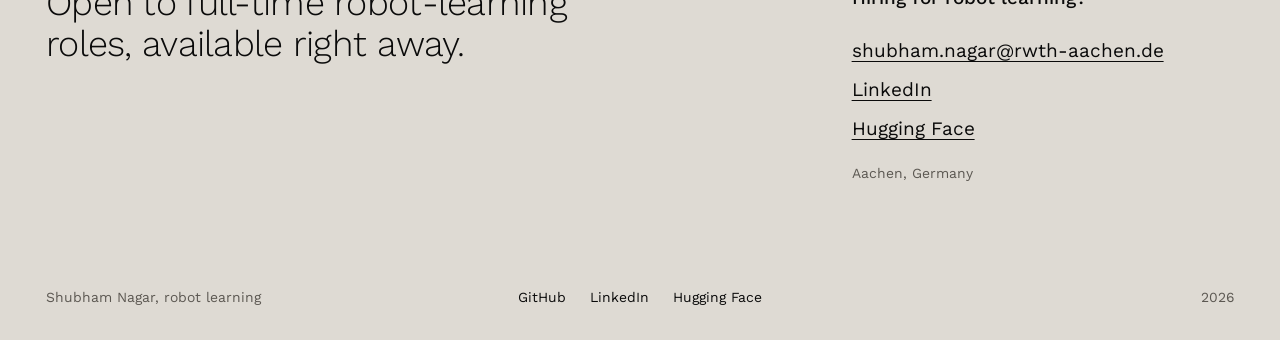
==== commit bf3c8c77: "Show availability as immediate Co-Authored-By: Claude Opus 5.5 <noreply@anthropic.com>" ====
--- a/index.html
+++ b/index.html
@@ -99,7 +99,7 @@
         <img class="intro__photo" src="assets/portrait-berlin.webp" alt="Shubham Nagar in front of the Berlin Cathedral" width="960" height="1200" loading="lazy">
         <dl class="intro__facts" data-reveal>
           <div><dt>Based in</dt><dd>Aachen, Germany</dd></div>
-          <div><dt>Available</dt><dd>Full-time from November 2026</dd></div>
+          <div><dt>Available</dt><dd>Full-time, right away</dd></div>
           <div><dt>Work authorization</dt><dd>Valid German work visa</dd></div>
           <div><dt>Languages</dt><dd>English C1, German A2</dd></div>
         </dl>
@@ -385,7 +385,7 @@
     </section>
 
     <section class="contact" id="contact" aria-labelledby="contact-title">
-      <p class="contact__sentence" data-reveal>Open to full-time robot-learning roles from November 2026.</p>
+      <p class="contact__sentence" data-reveal>Open to full-time robot-learning roles, available right away.</p>
       <div class="contact__links" data-reveal>
         <h2 id="contact-title">Hiring for robot learning?</h2>
         <a class="link-plain" href="mailto:shubham.nagar@rwth-aachen.de">shubham.nagar@rwth-aachen.de</a>
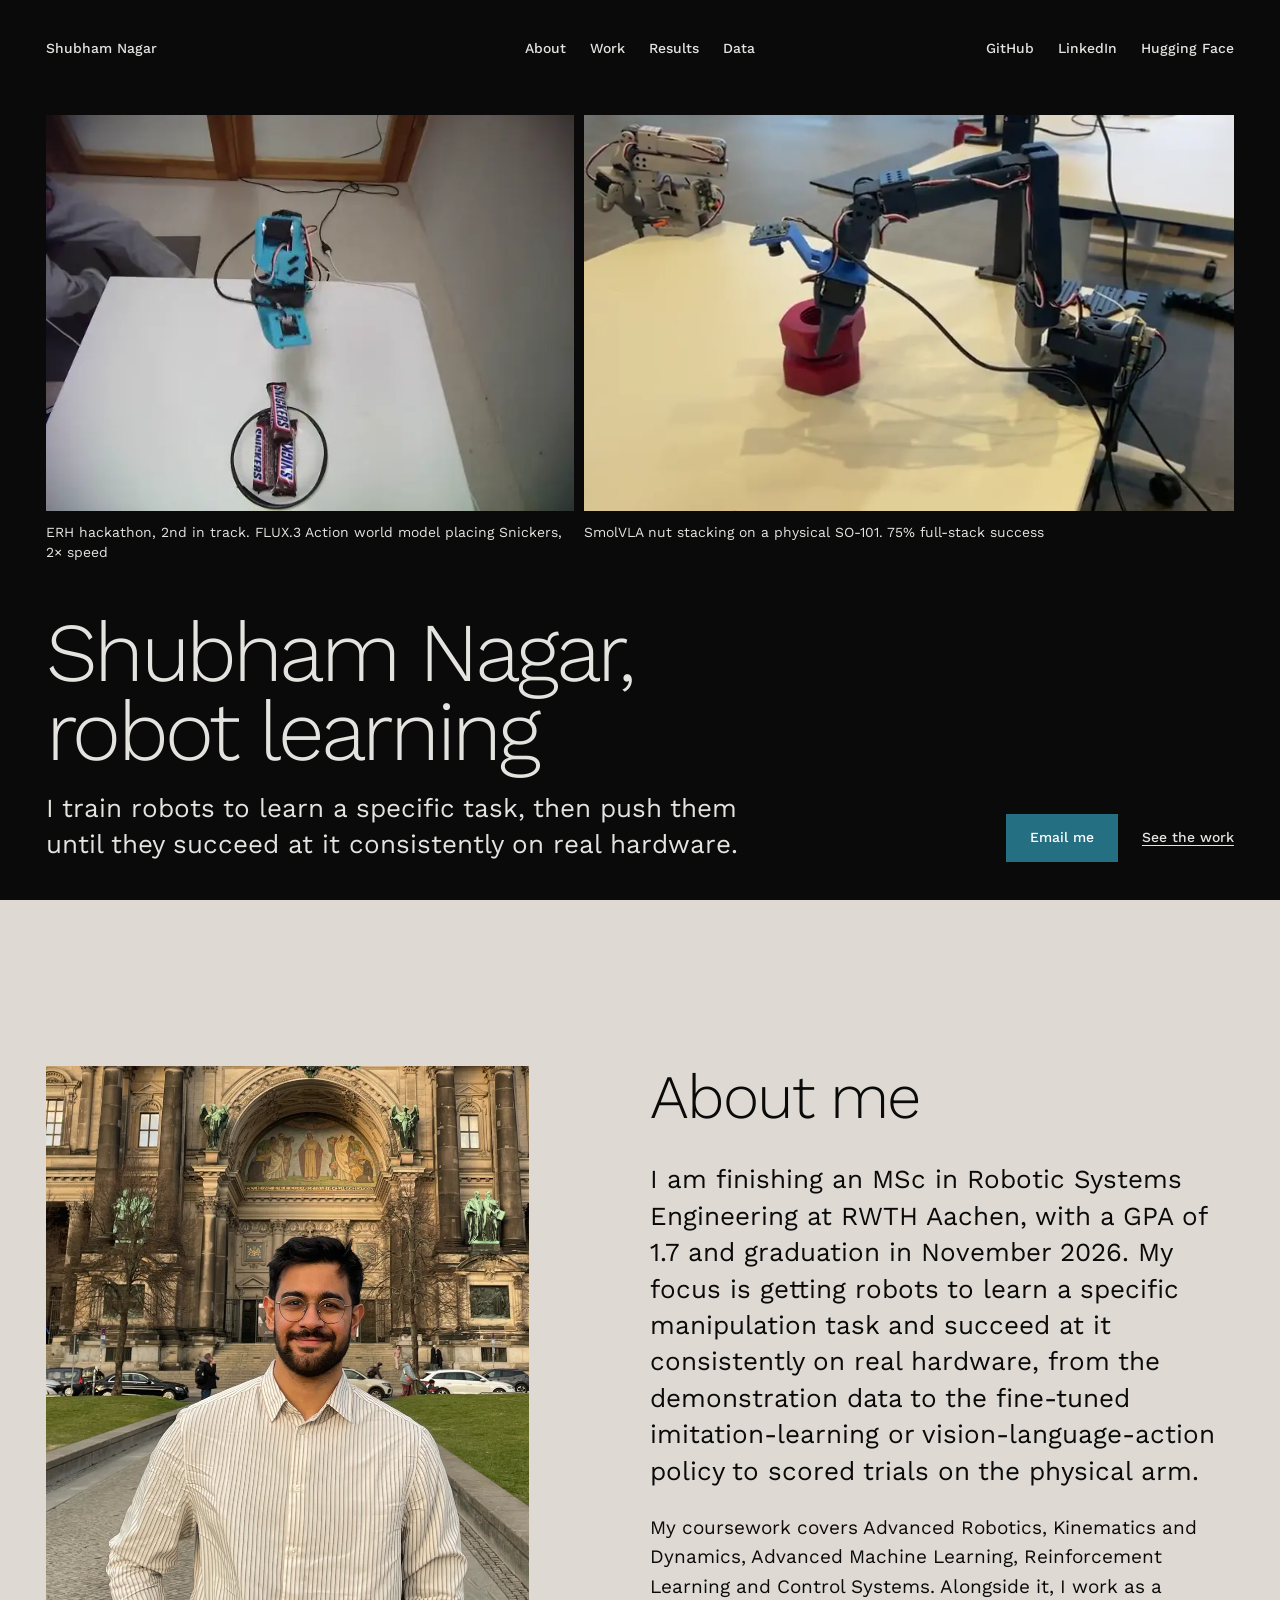
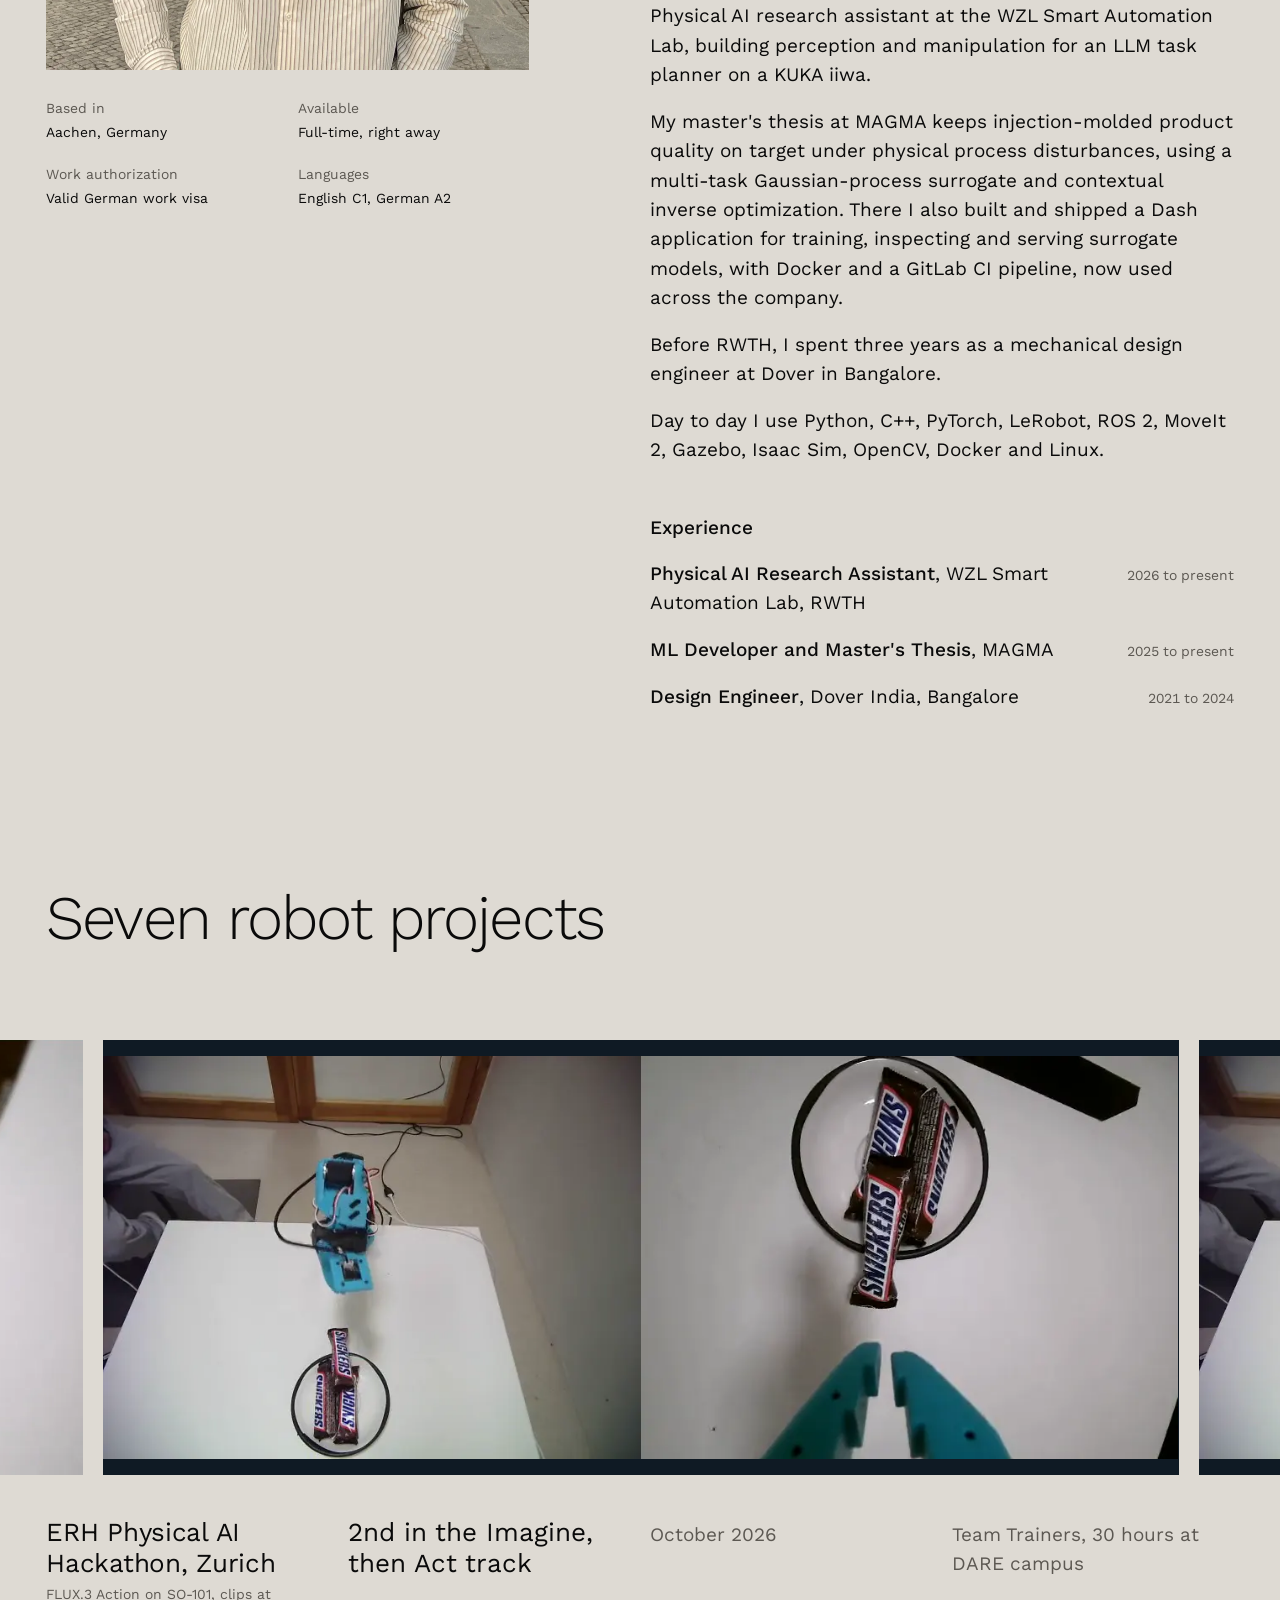
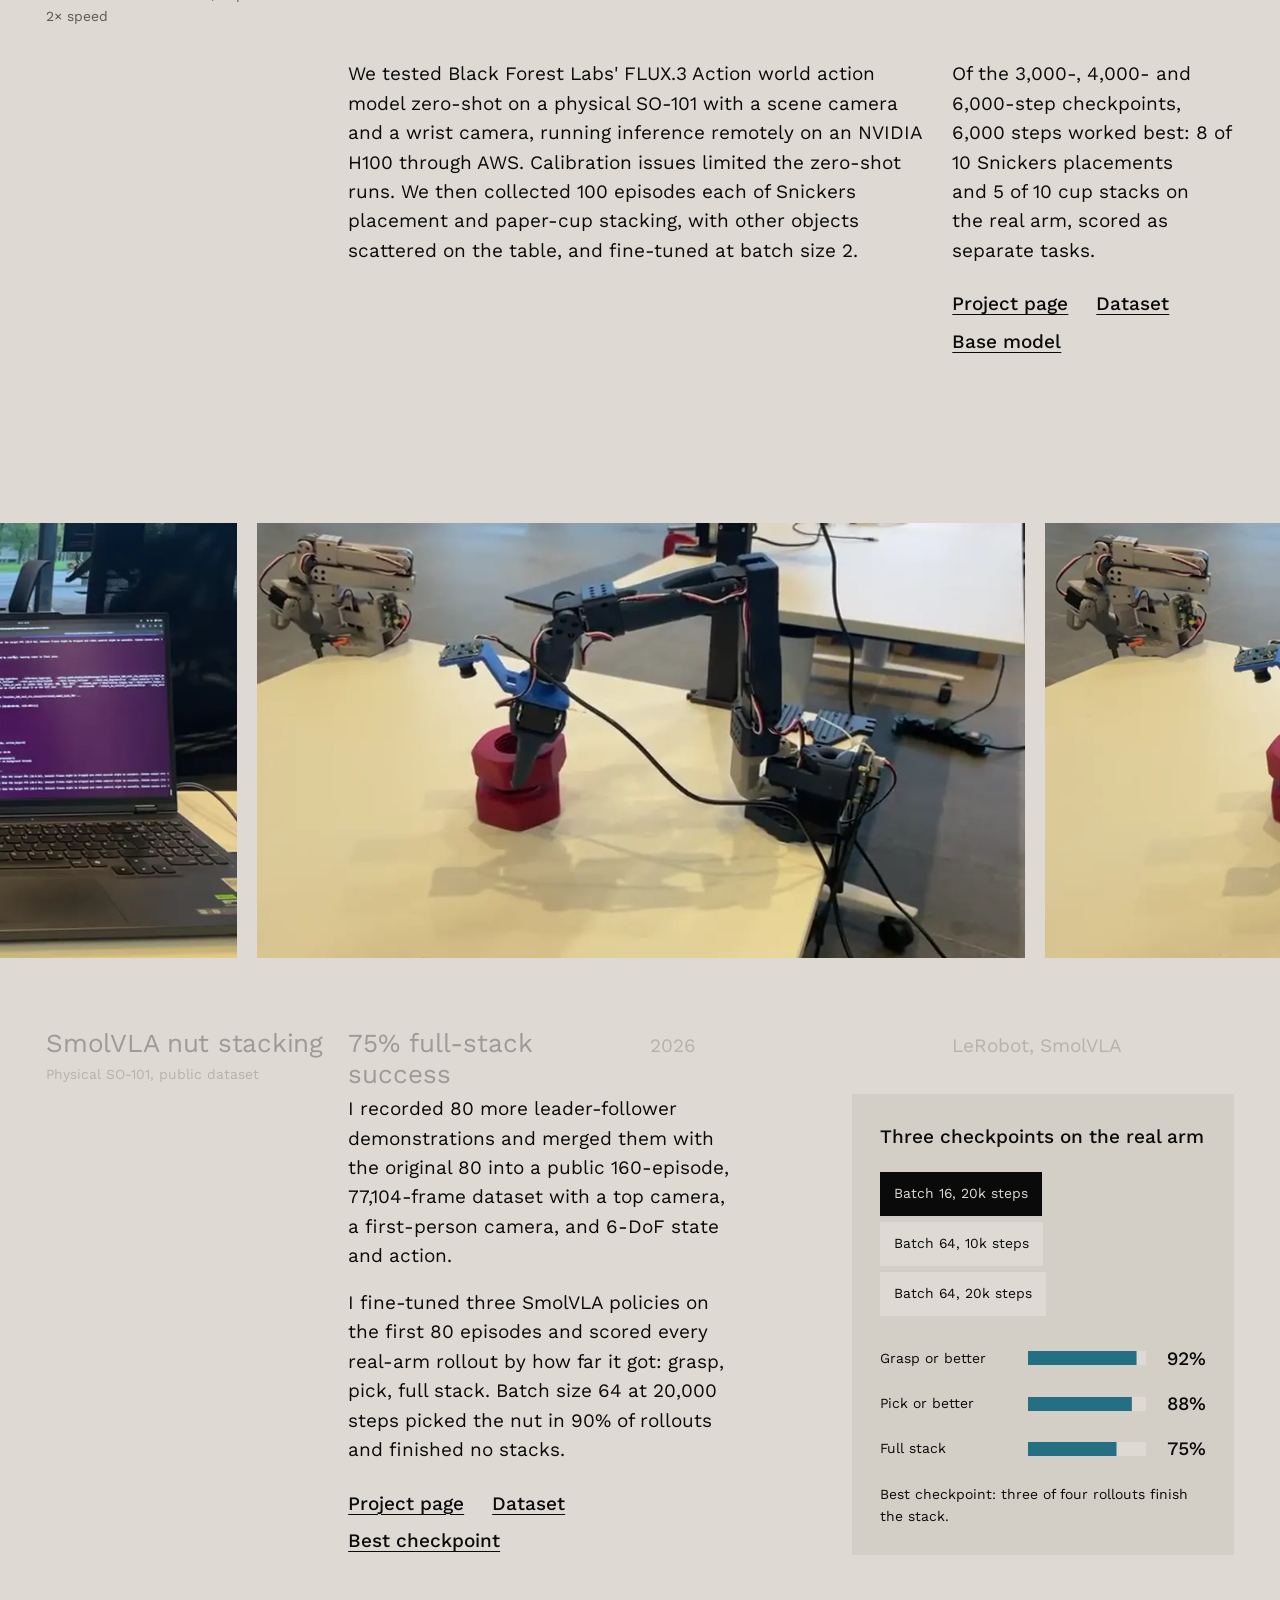
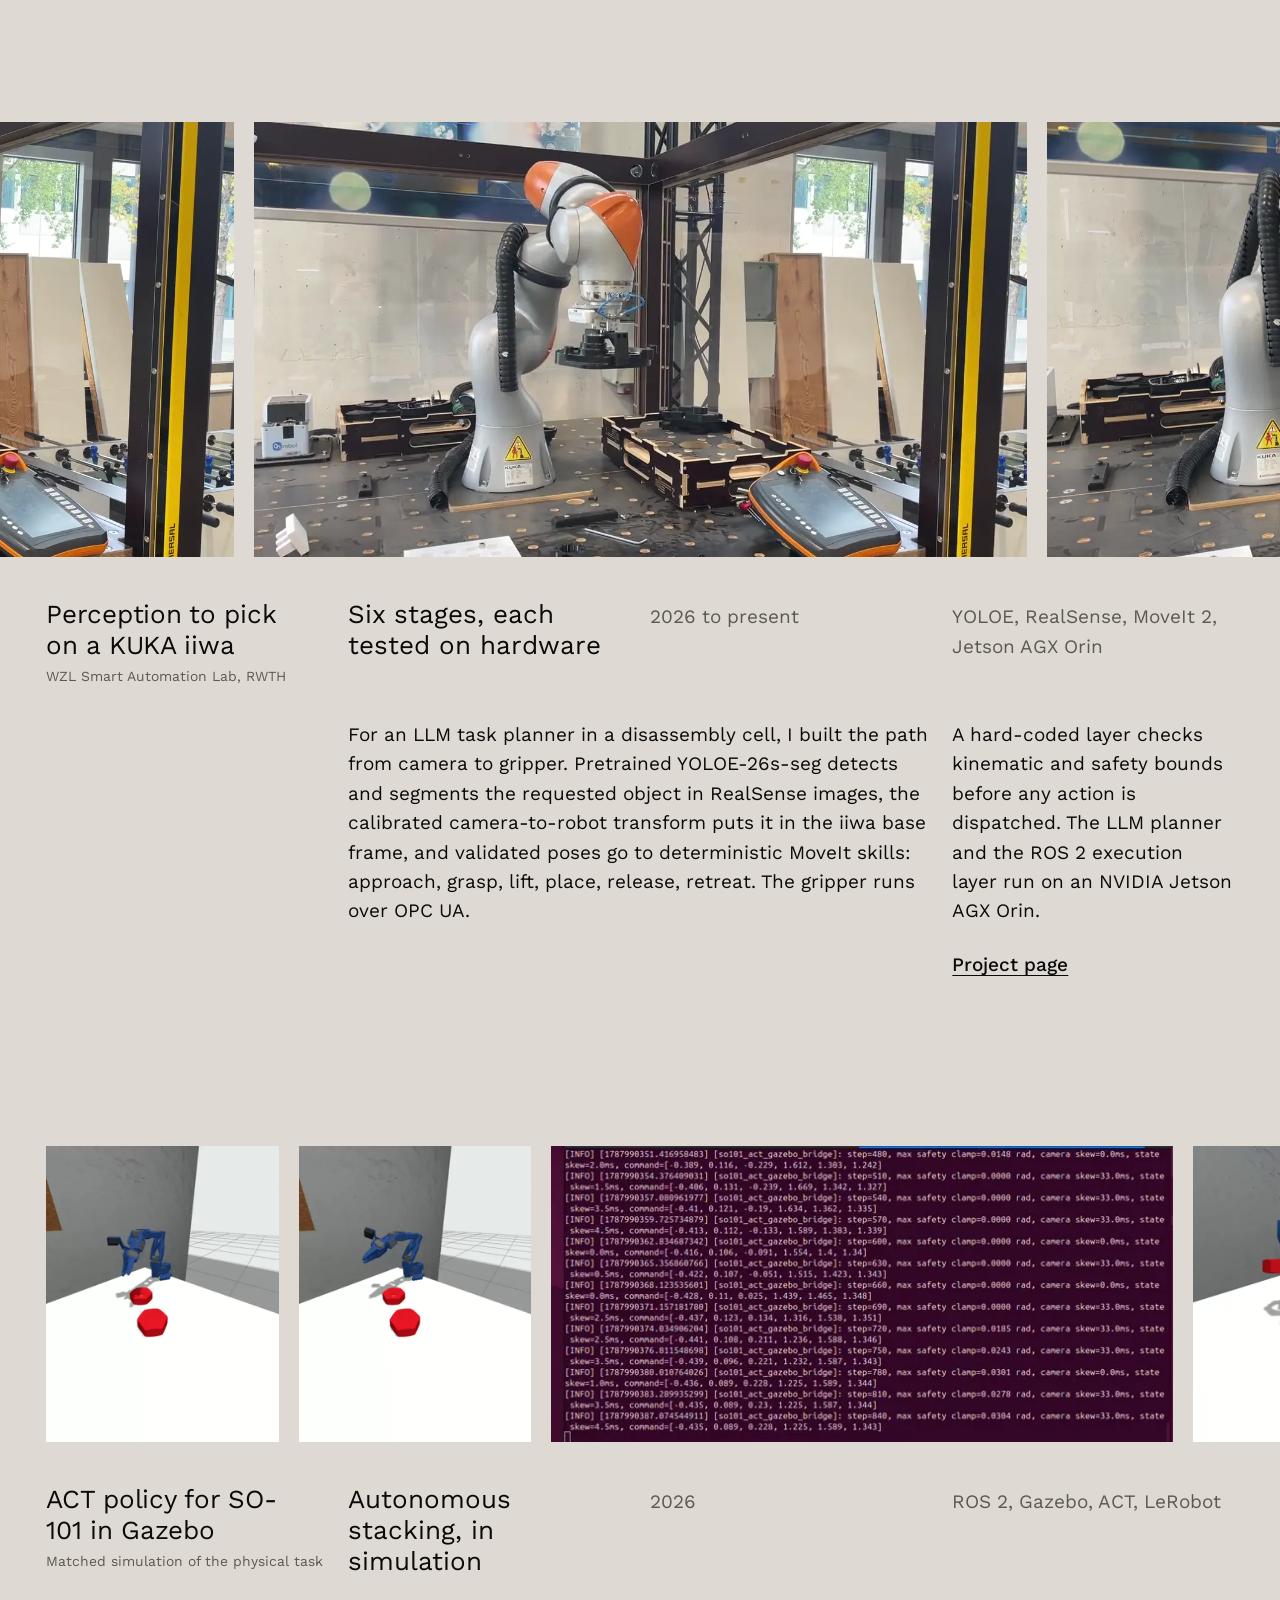
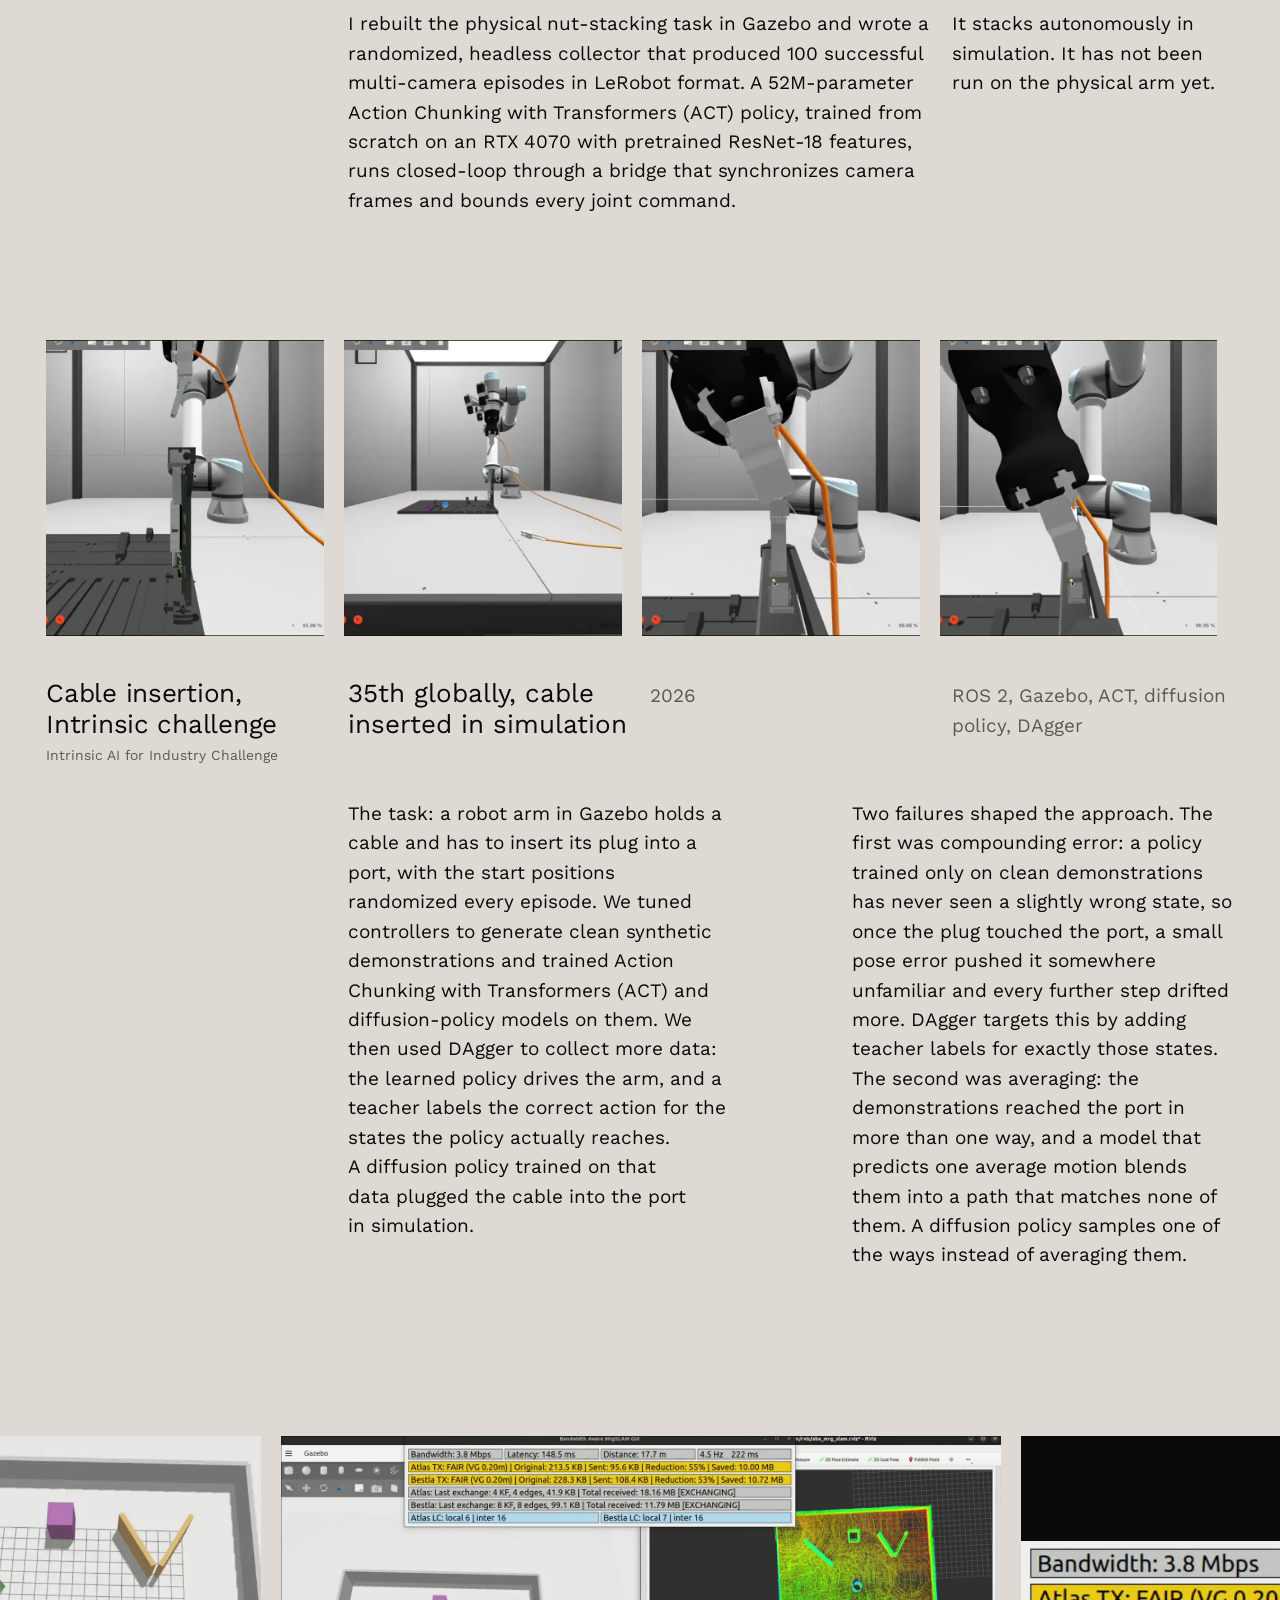
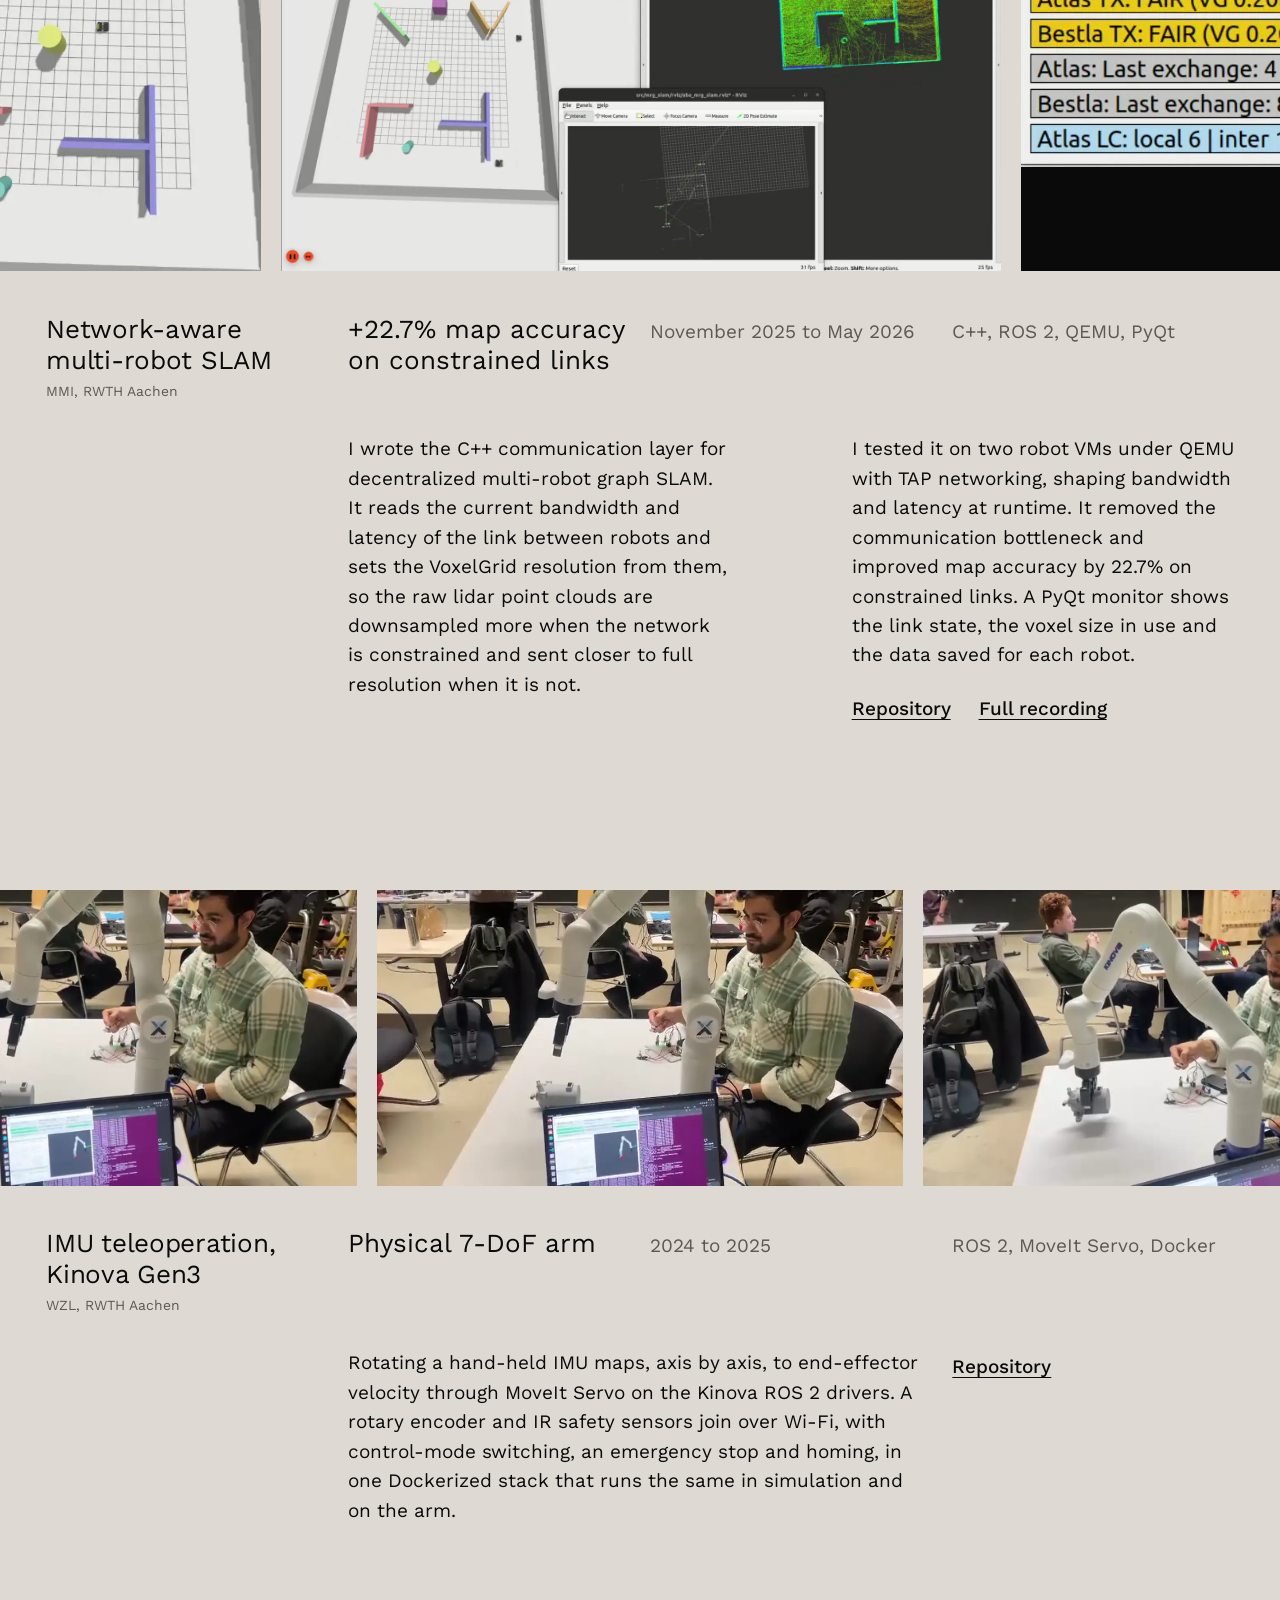
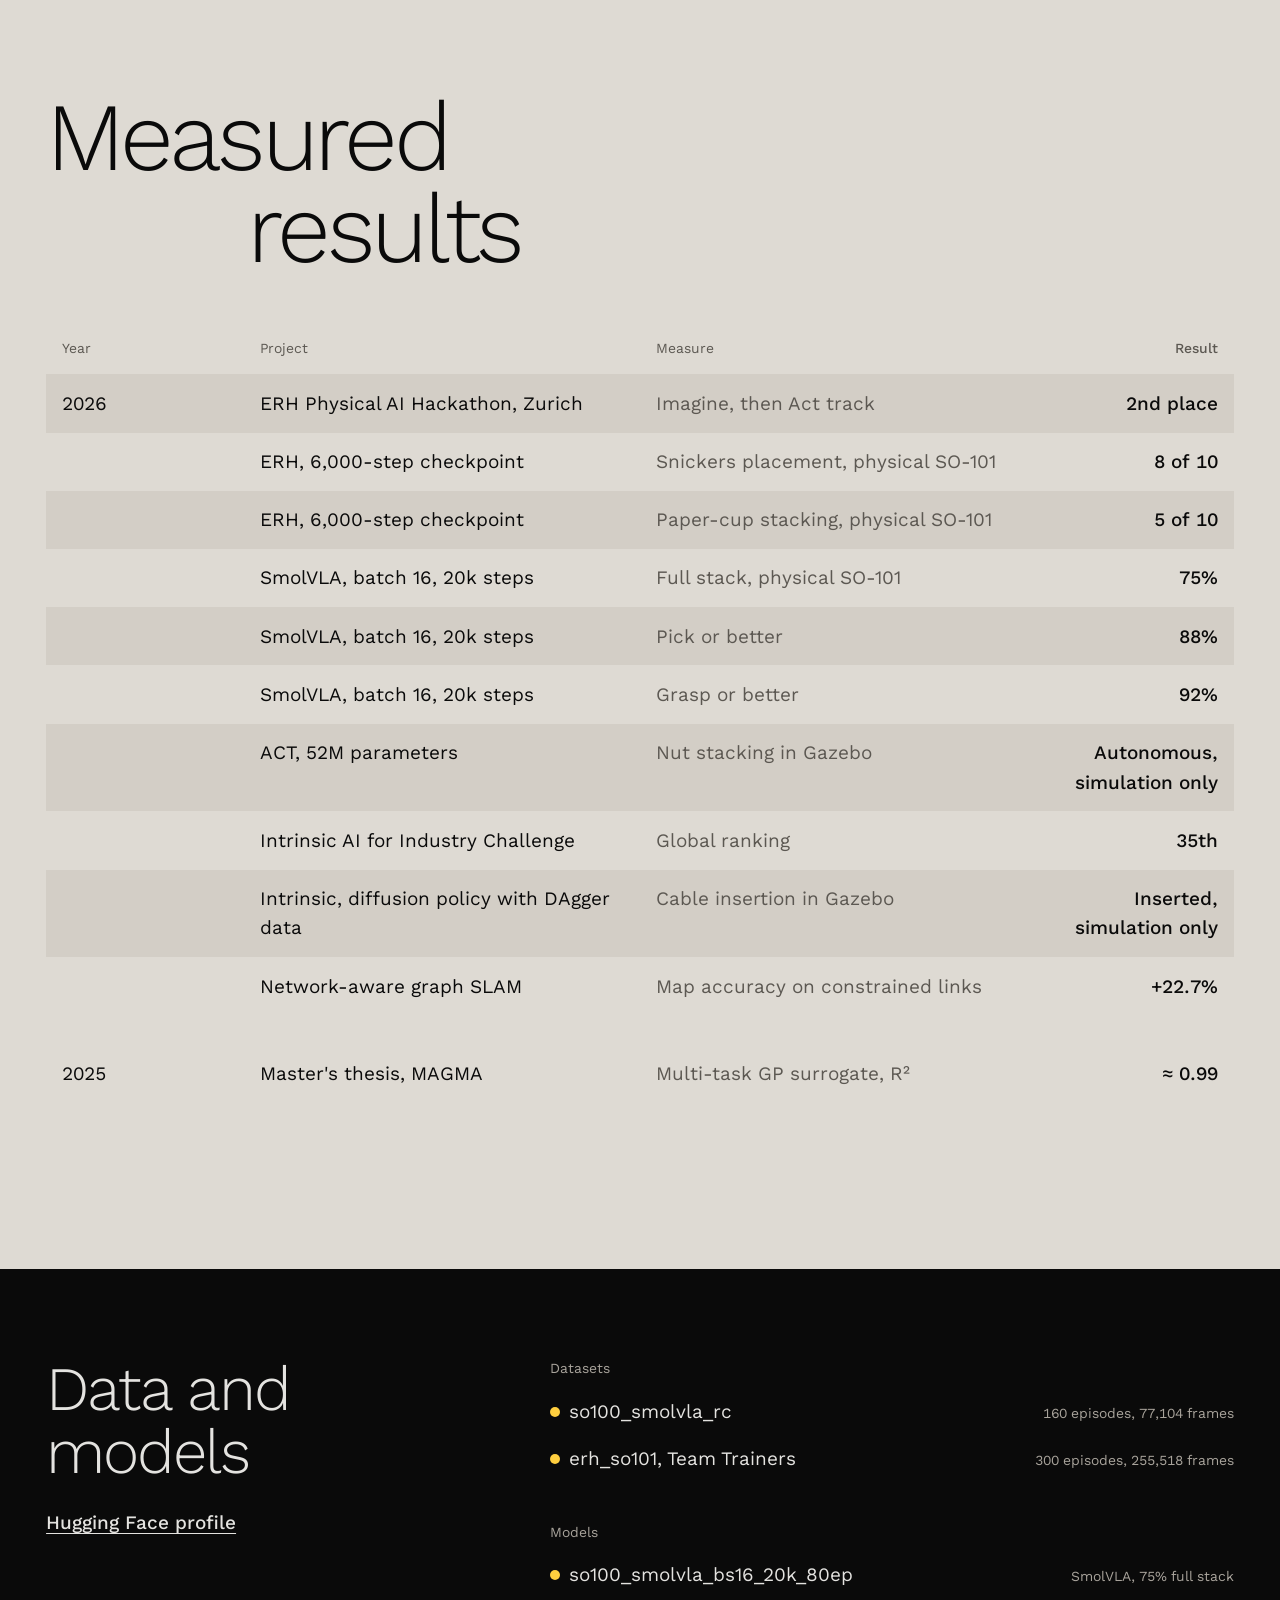
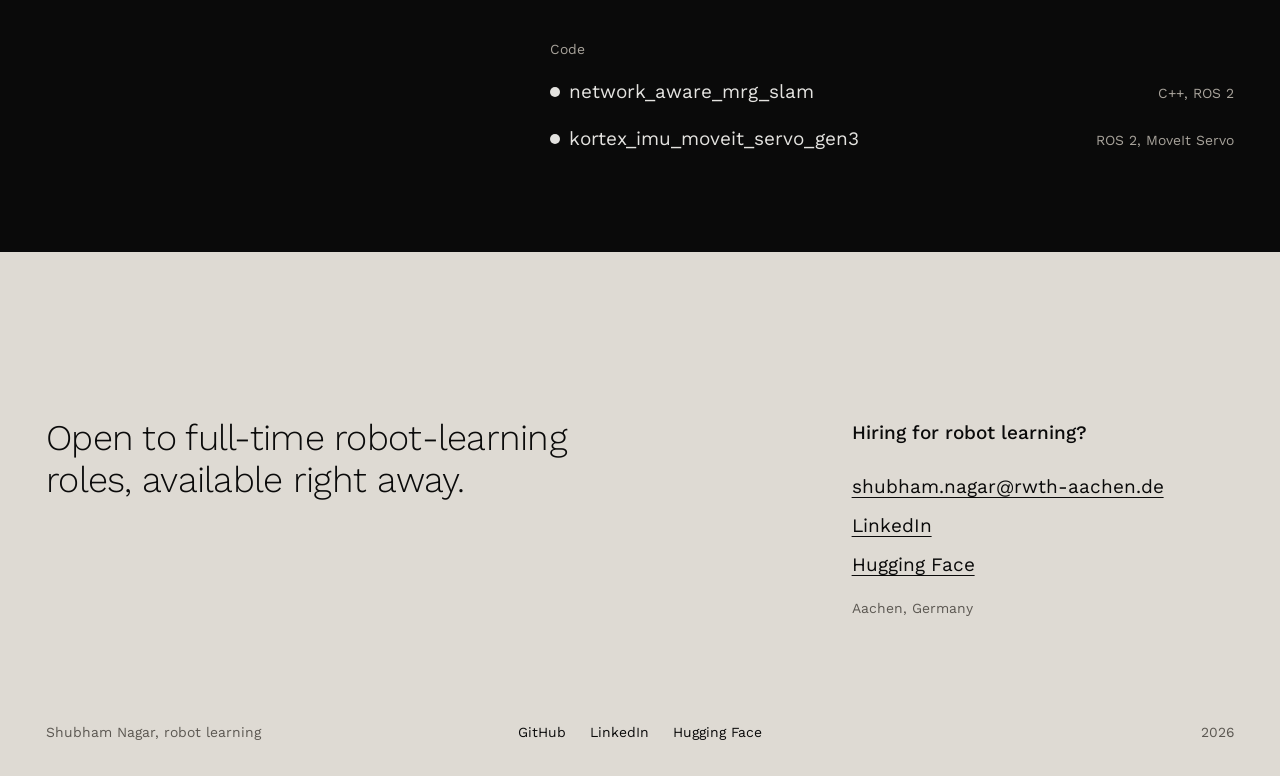
==== commit cbe812de: "Explain the Intrinsic task, failures and DAgger result; clarify SLAM adaptation Co-Authored-By: Clau" ====
--- a/index.html
+++ b/index.html
@@ -274,13 +274,13 @@
         </ul>
         <div class="facts" data-reveal>
           <div class="facts__name"><h3 id="intrinsic-title">Cable insertion, Intrinsic challenge</h3><p>Intrinsic AI for Industry Challenge</p></div>
-          <p class="facts__result">35th globally</p>
+          <p class="facts__result">35th globally, cable inserted in simulation</p>
           <p class="facts__year">2026</p>
           <p class="facts__stack">ROS 2, Gazebo, ACT, diffusion policy, DAgger</p>
         </div>
-        <div class="project__body" data-reveal>
-          <p>I tuned controllers and spawn randomization to generate clean synthetic demonstrations in Gazebo, then trained ACT and diffusion-policy models with a DAgger teacher-learner loop.</p>
-          <p>Two failures shaped the work: small pose errors compounded once the plug made contact, and multimodal demonstrations averaged into unusable trajectories.</p>
+        <div class="project__body project__body--two" data-reveal>
+          <p>The task: a robot arm in Gazebo holds a cable and has to insert its plug into a port, with the start positions randomized every episode. We tuned controllers to generate clean synthetic demonstrations and trained Action Chunking with Transformers (ACT) and diffusion-policy models on them. We then used DAgger to collect more data: the learned policy drives the arm, and a teacher labels the correct action for the states the policy actually reaches. A diffusion policy trained on that data plugged the cable into the port in simulation.</p>
+          <p>Two failures shaped the approach. The first was compounding error: a policy trained only on clean demonstrations has never seen a slightly wrong state, so once the plug touched the port, a small pose error pushed it somewhere unfamiliar and every further step drifted more. DAgger targets this by adding teacher labels for exactly those states. The second was averaging: the demonstrations reached the port in more than one way, and a model that predicts one average motion blends them into a path that matches none of them. A diffusion policy samples one of the ways instead of averaging them.</p>
         </div>
       </article>
 
@@ -301,8 +301,9 @@
           <p class="facts__year">November 2025 to May 2026</p>
           <p class="facts__stack">C++, ROS 2, QEMU, PyQt</p>
         </div>
-        <div class="project__body" data-reveal>
-          <p>I wrote the C++ communication layer that adapts VoxelGrid point-cloud transmission to the available link, and tested it on two robot VMs under QEMU with TAP networking and bandwidth and latency shaped at runtime. It removed the communication bottleneck of decentralized multi-robot graph SLAM. A PyQt monitor shows bandwidth, latency and data saved for each robot.</p>
+        <div class="project__body project__body--two" data-reveal>
+          <p>I wrote the C++ communication layer for decentralized multi-robot graph SLAM. It reads the current bandwidth and latency of the link between robots and sets the VoxelGrid resolution from them, so the raw lidar point clouds are downsampled more when the network is constrained and sent closer to full resolution when it is not.</p>
+          <p>I tested it on two robot VMs under QEMU with TAP networking, shaping bandwidth and latency at runtime. It removed the communication bottleneck and improved map accuracy by 22.7% on constrained links. A PyQt monitor shows the link state, the voxel size in use and the data saved for each robot.</p>
           <ul class="project__links">
             <li><a class="link-plain" href="https://github.com/shubham4413/network_aware_mrg_slam" target="_blank" rel="noreferrer">Repository</a></li>
             <li><a class="link-plain" href="assets/clips/slam-full.mp4" target="_blank" rel="noreferrer">Full recording</a></li>
@@ -353,6 +354,7 @@
             <tr><td></td><td>SmolVLA, batch 16, 20k steps</td><td>Grasp or better</td><td>92%</td></tr>
             <tr><td></td><td>ACT, 52M parameters</td><td>Nut stacking in Gazebo</td><td>Autonomous, simulation only</td></tr>
             <tr><td></td><td>Intrinsic AI for Industry Challenge</td><td>Global ranking</td><td>35th</td></tr>
+            <tr><td></td><td>Intrinsic, diffusion policy with DAgger data</td><td>Cable insertion in Gazebo</td><td>Inserted, simulation only</td></tr>
             <tr><td></td><td>Network-aware graph SLAM</td><td>Map accuracy on constrained links</td><td>+22.7%</td></tr>
             <tr class="results__gap" aria-hidden="true"><td colspan="4"></td></tr>
             <tr><td>2025</td><td>Master's thesis, MAGMA</td><td>Multi-task GP surrogate, R²</td><td>≈ 0.99</td></tr>
--- a/style.css
+++ b/style.css
@@ -115,6 +115,9 @@
 .project__body > .project__links { grid-column: 10 / 13; grid-row: 2; align-self: start; }
 .project__body > p:only-of-type + .project__links { grid-row: 1; margin-top: 0.2rem; }
 .project__links { display: flex; flex-wrap: wrap; gap: 0.5rem 1.75rem; margin-top: 1.5rem; font-weight: 500; }
+.project__body--two > p:first-child { grid-column: 4 / 8; }
+.project__body--two > p + p { grid-column: 9 / 13; }
+.project__body--two > .project__links { grid-column: 9 / 13; }
 .project__body--split > div:first-child { grid-column: 4 / 8; }
 .project__body--split > .ckpt { grid-column: 9 / 13; }
 
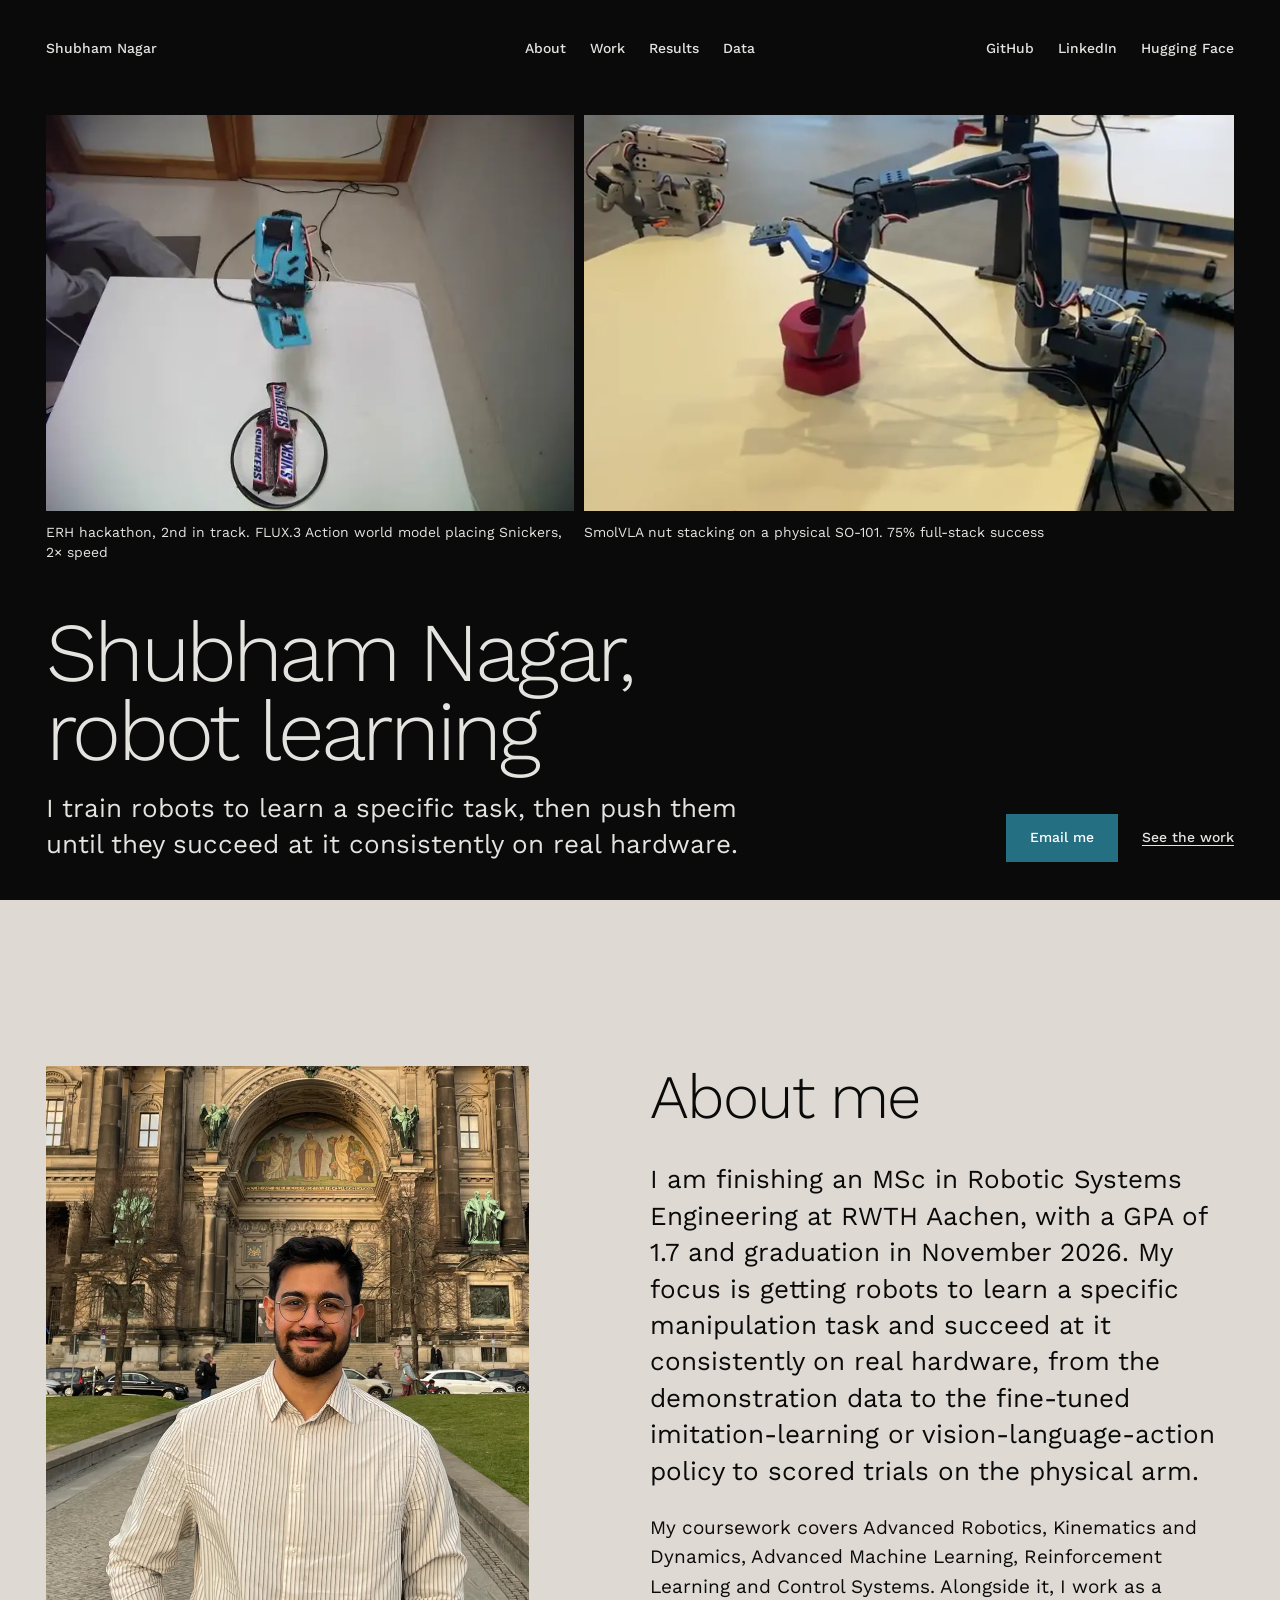
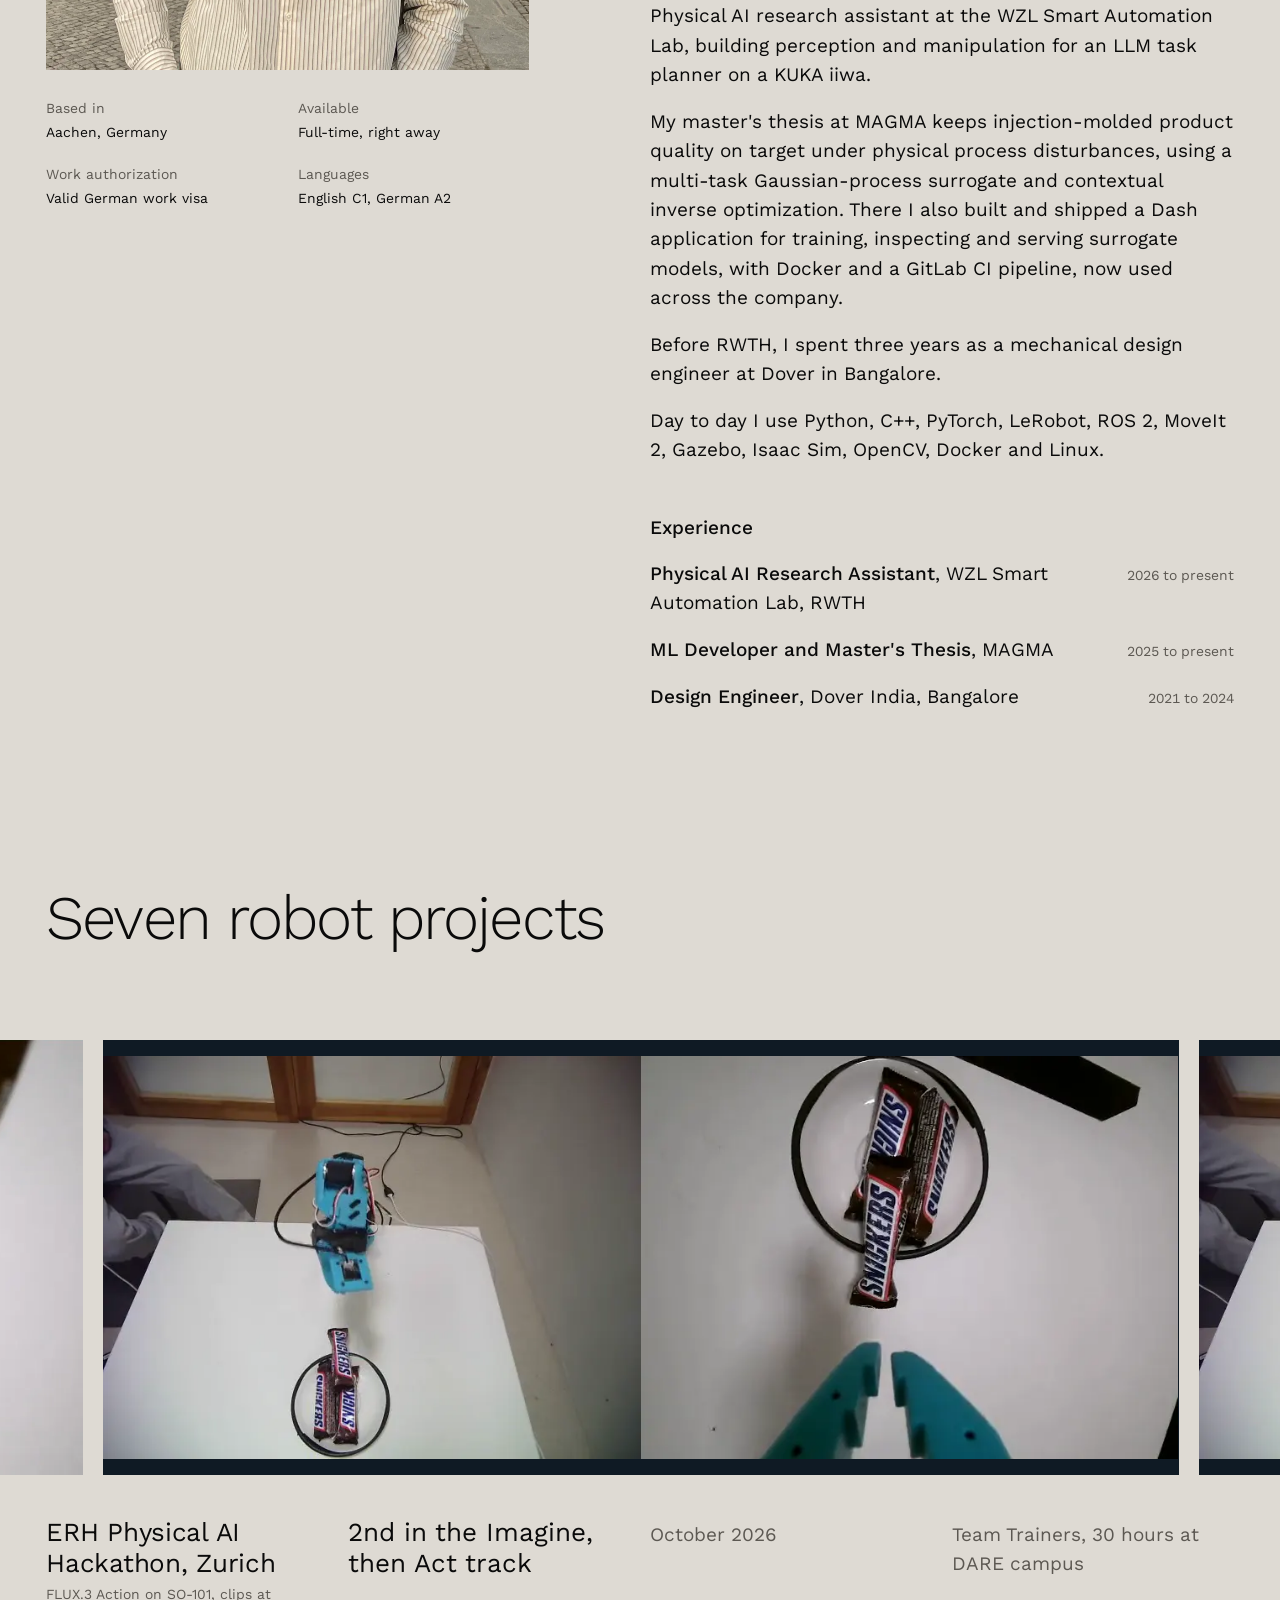
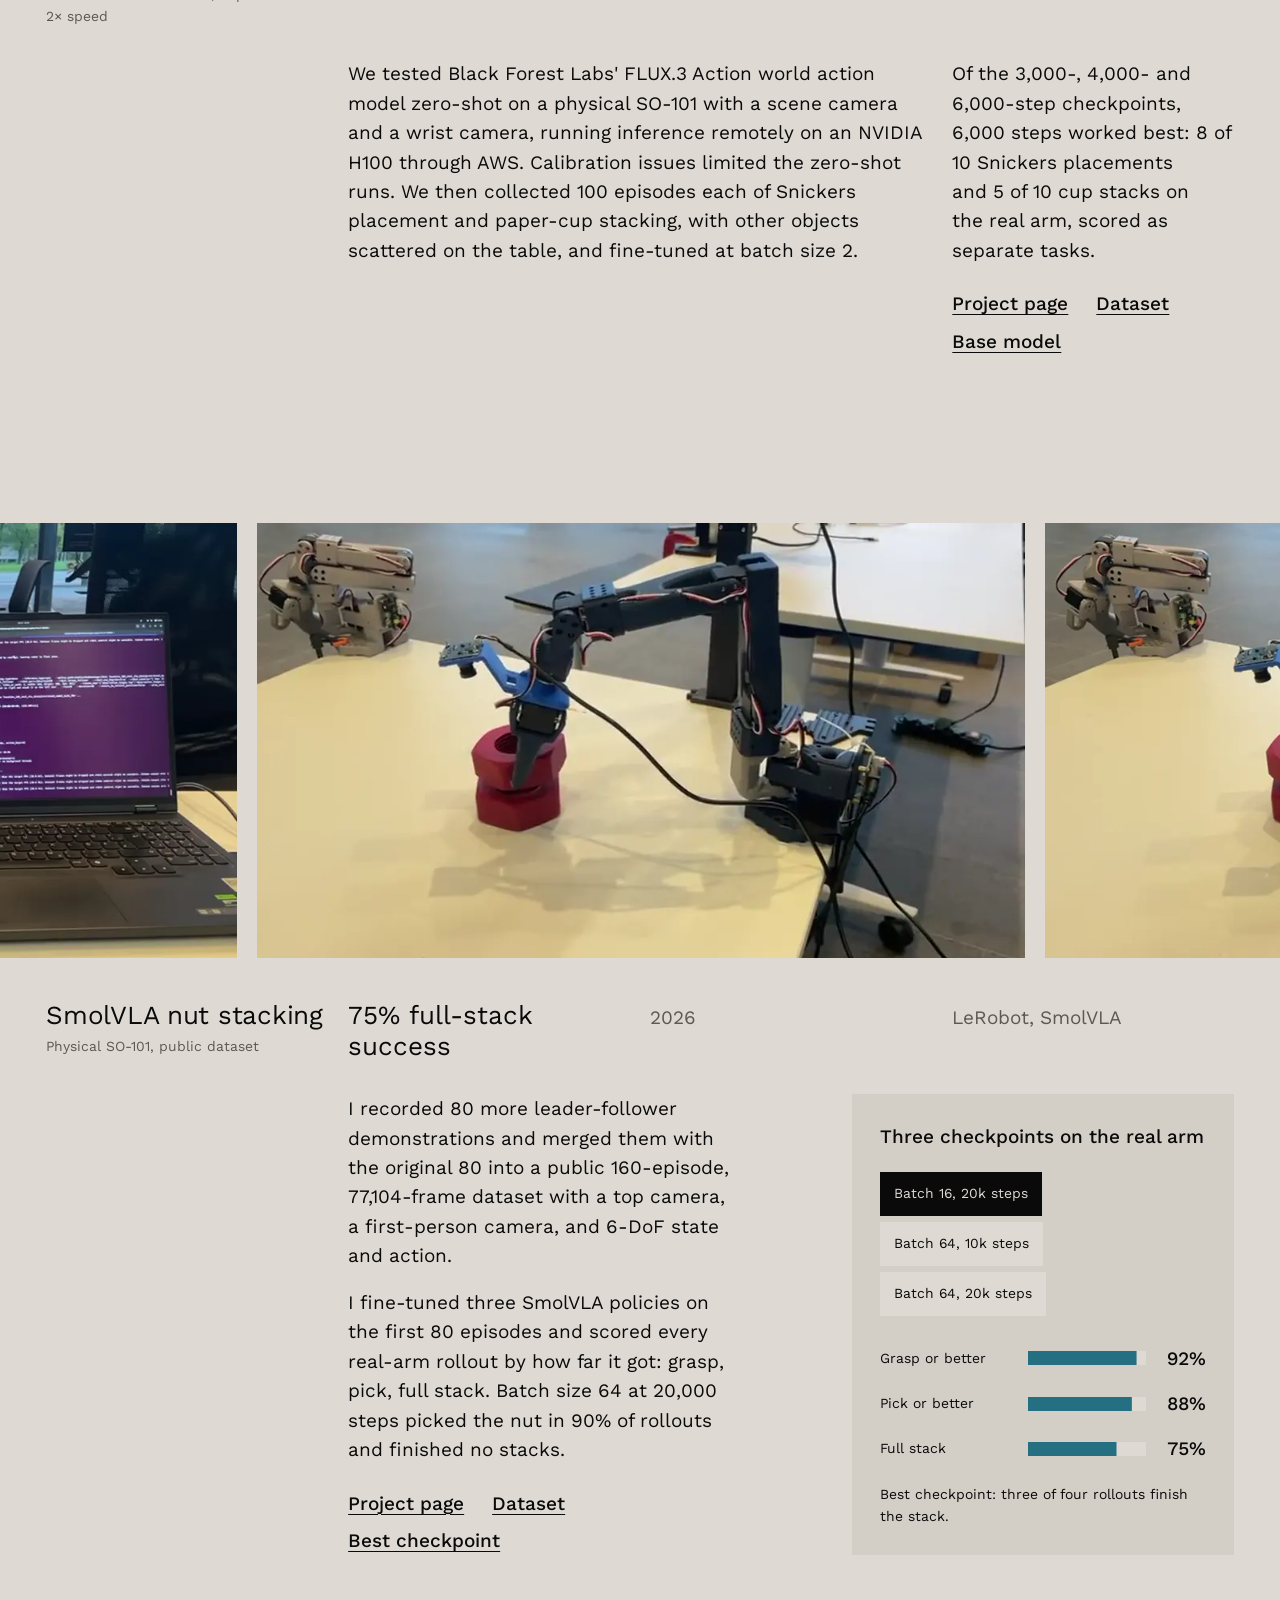
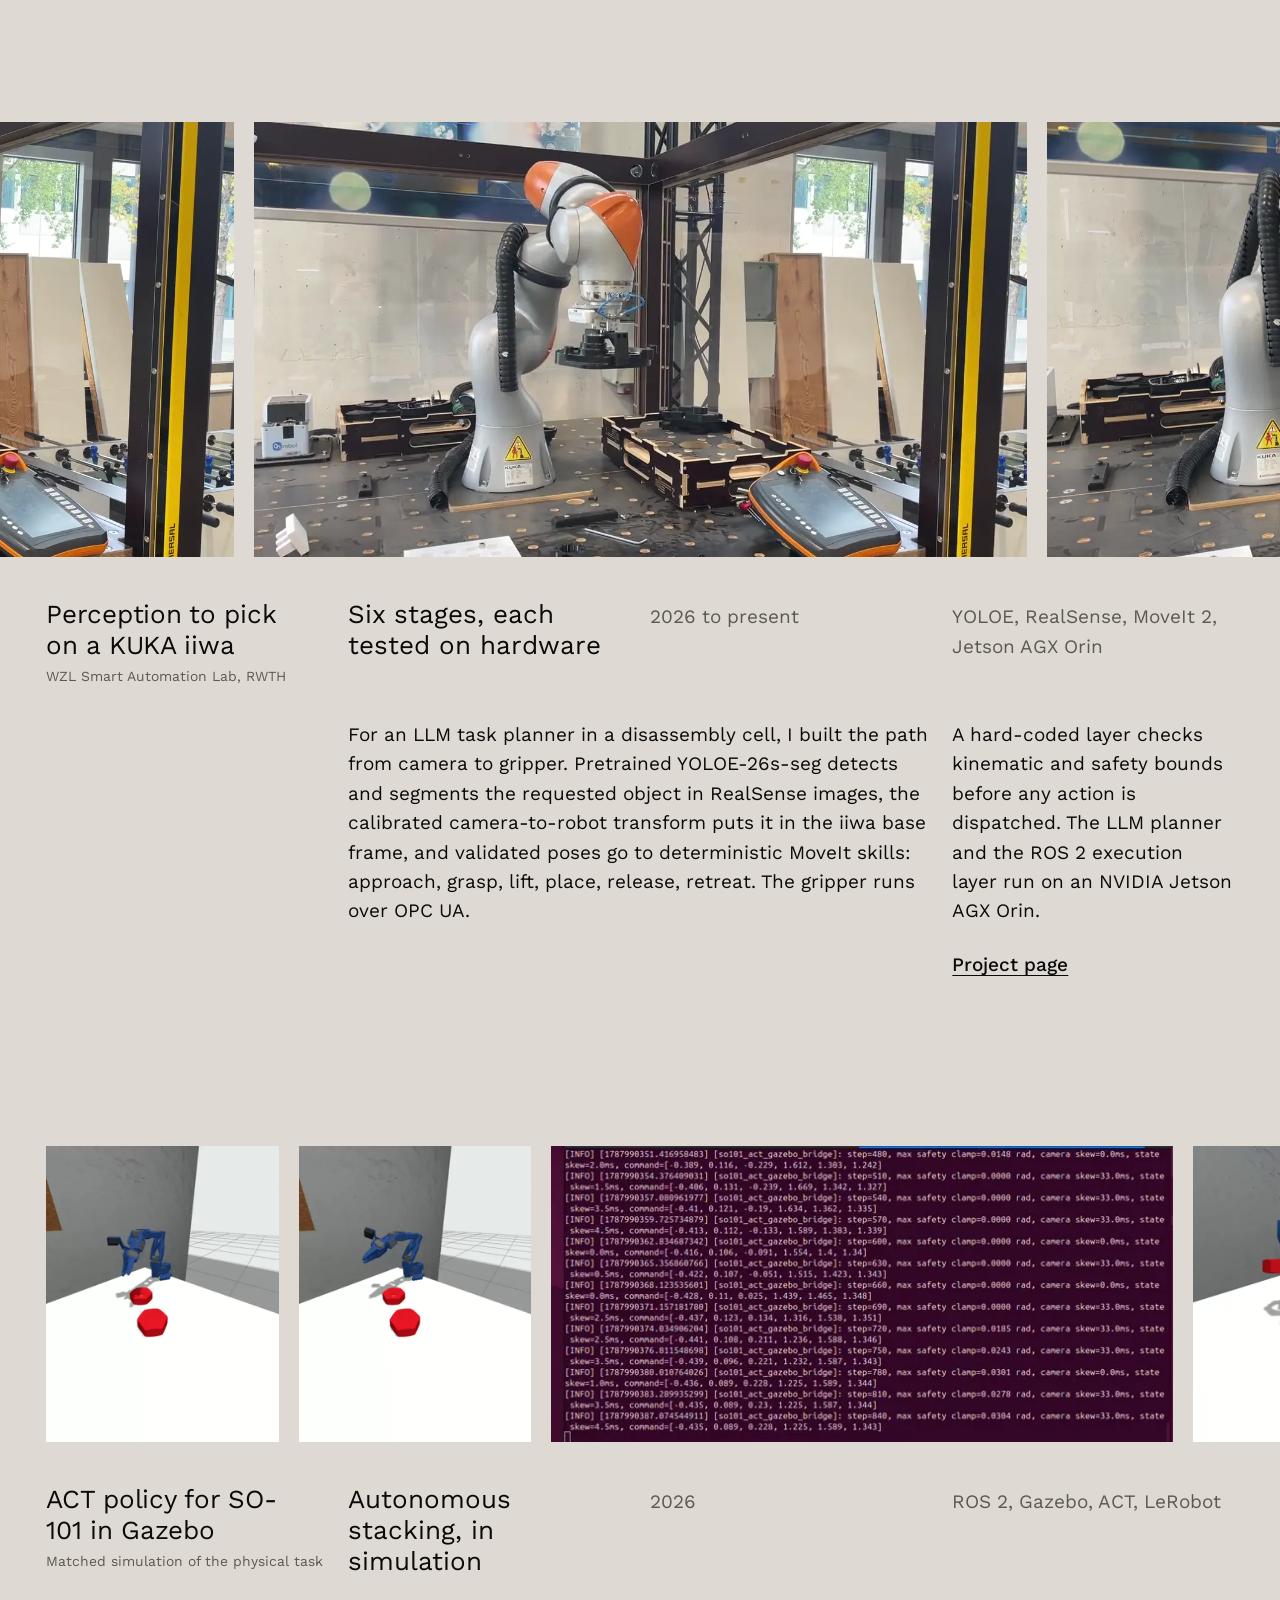
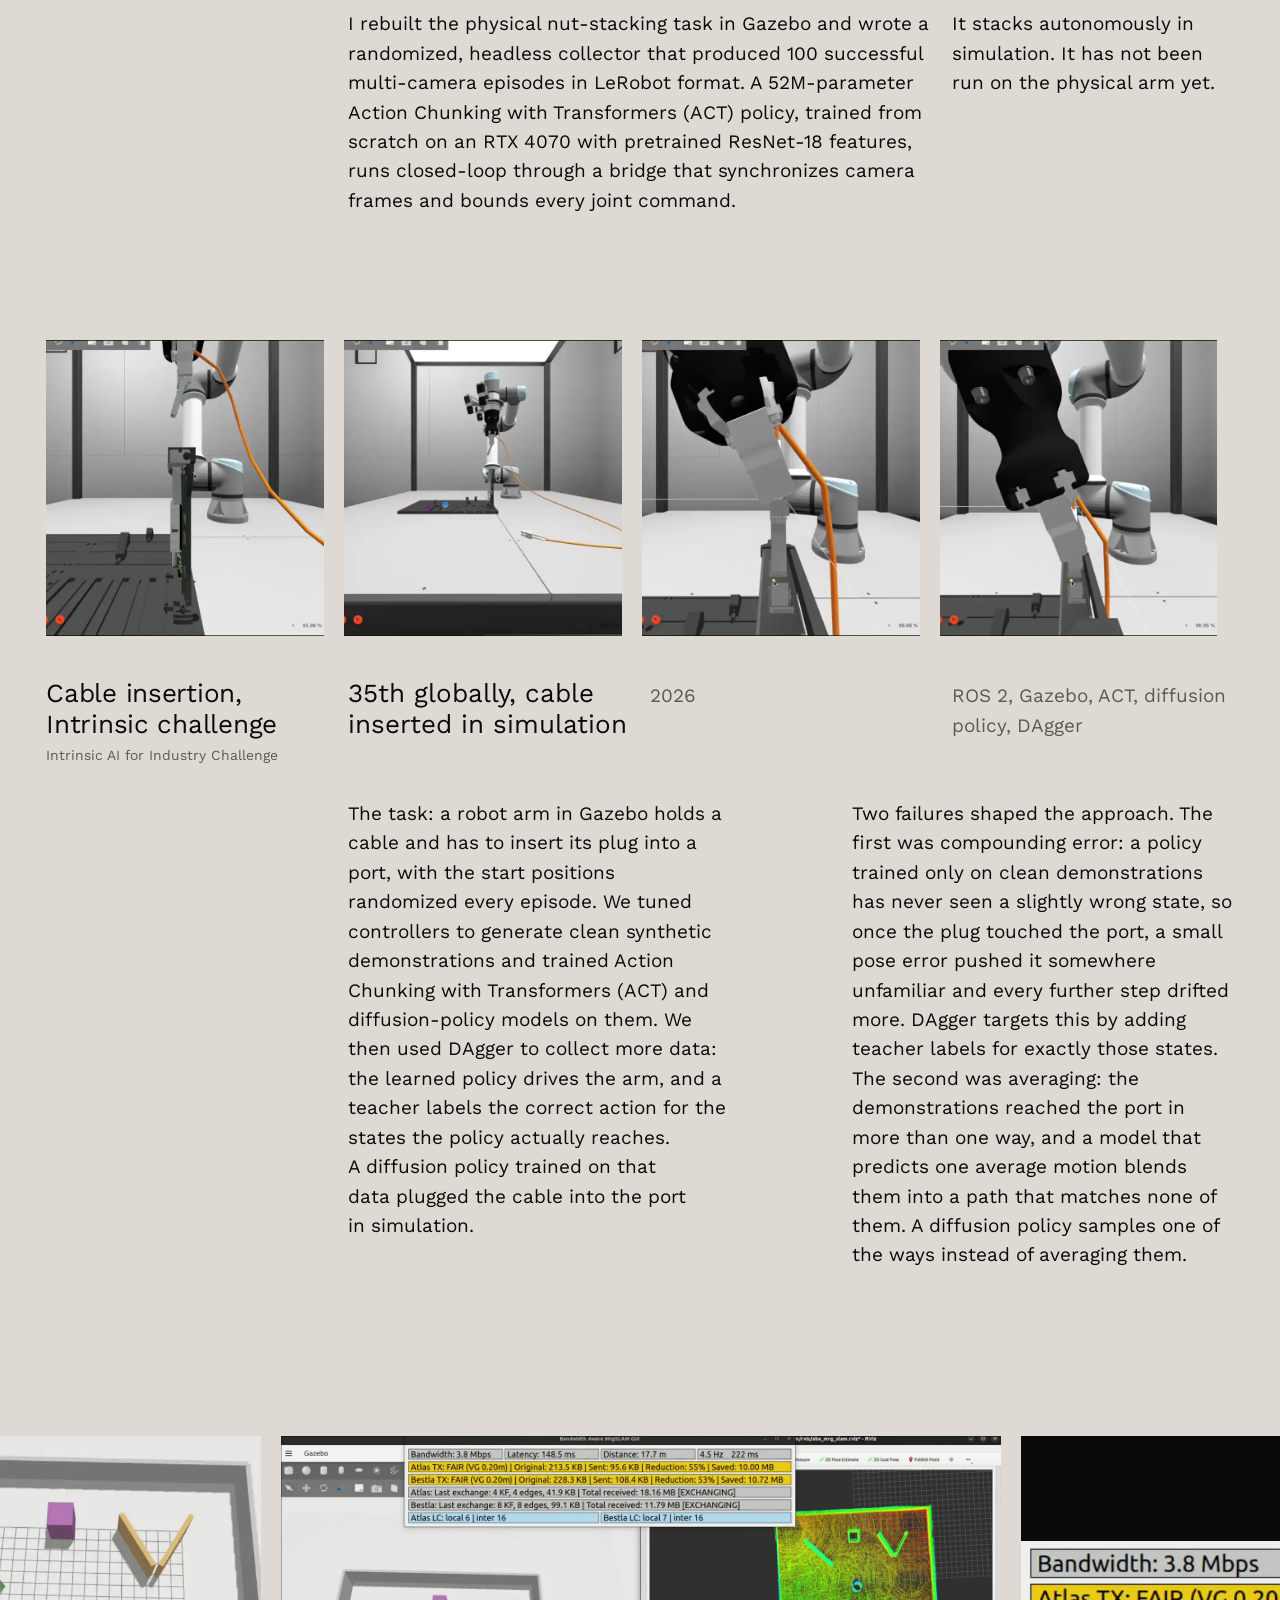
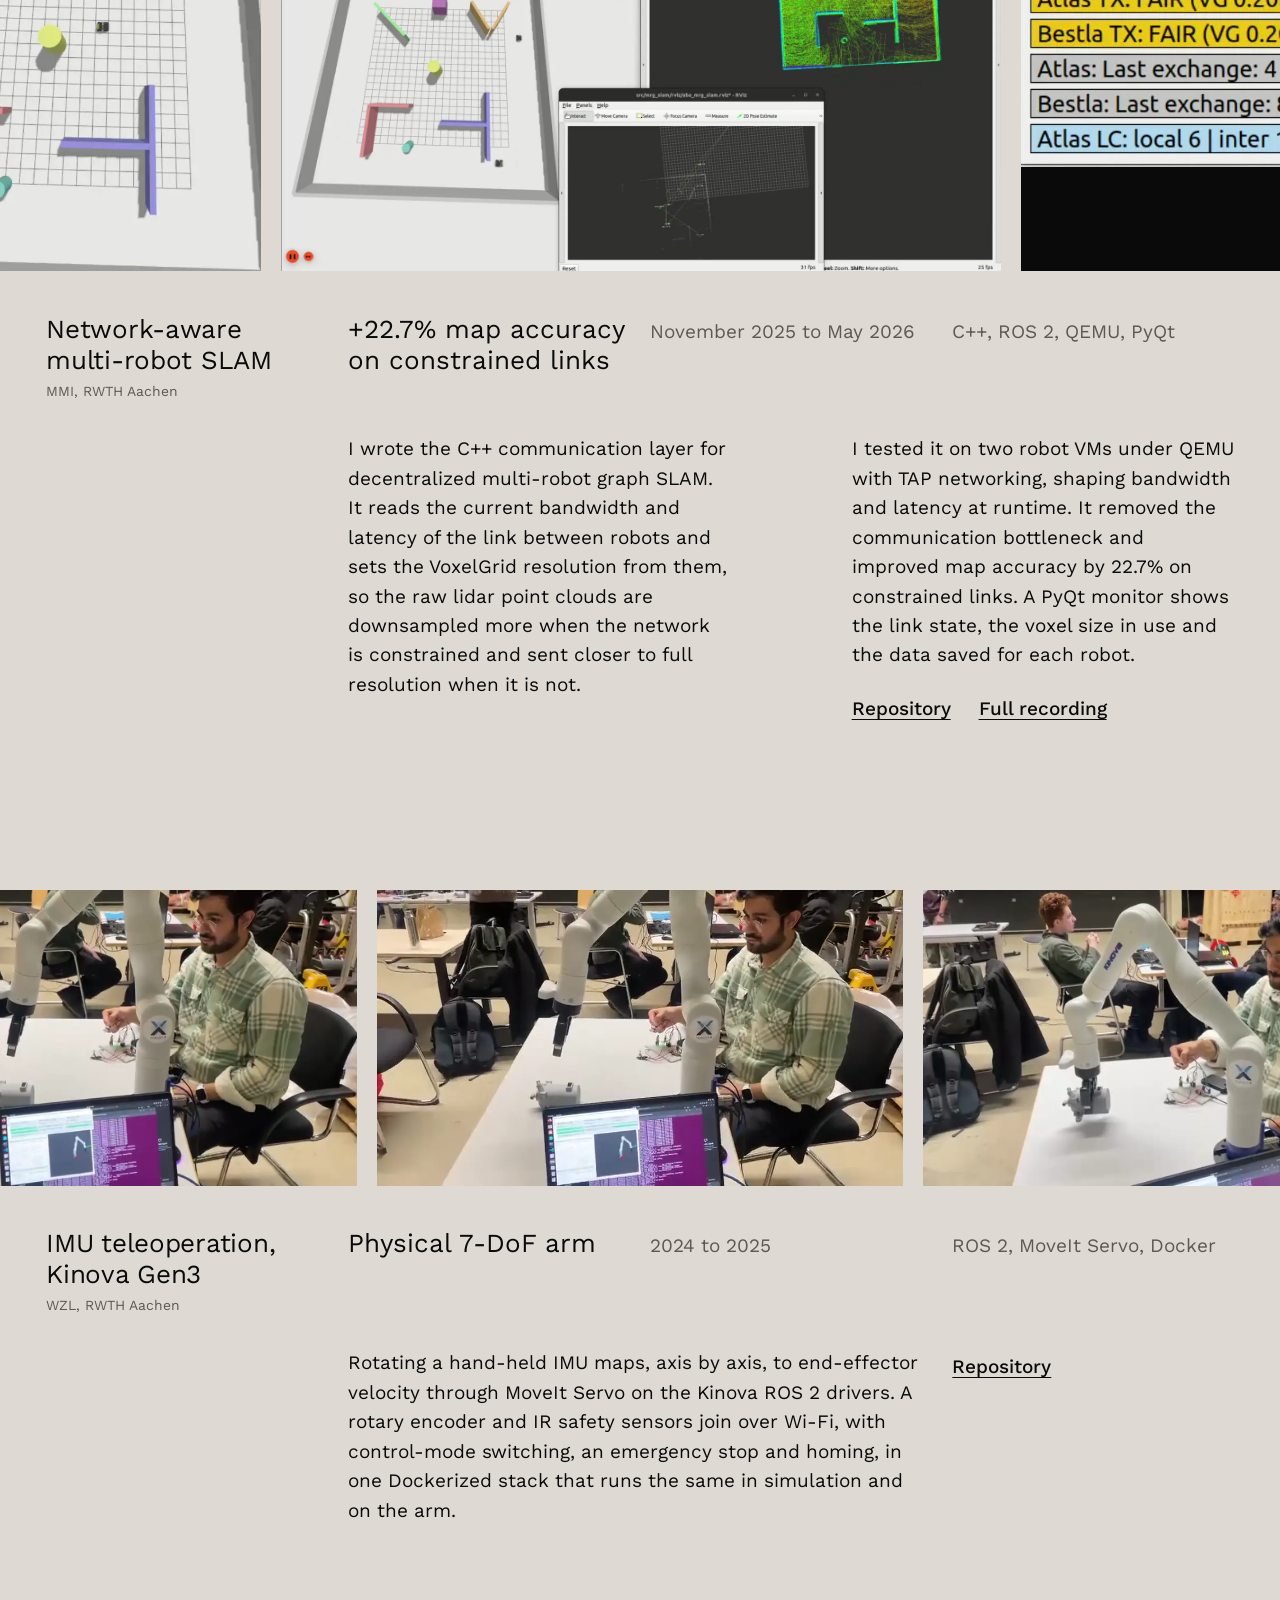
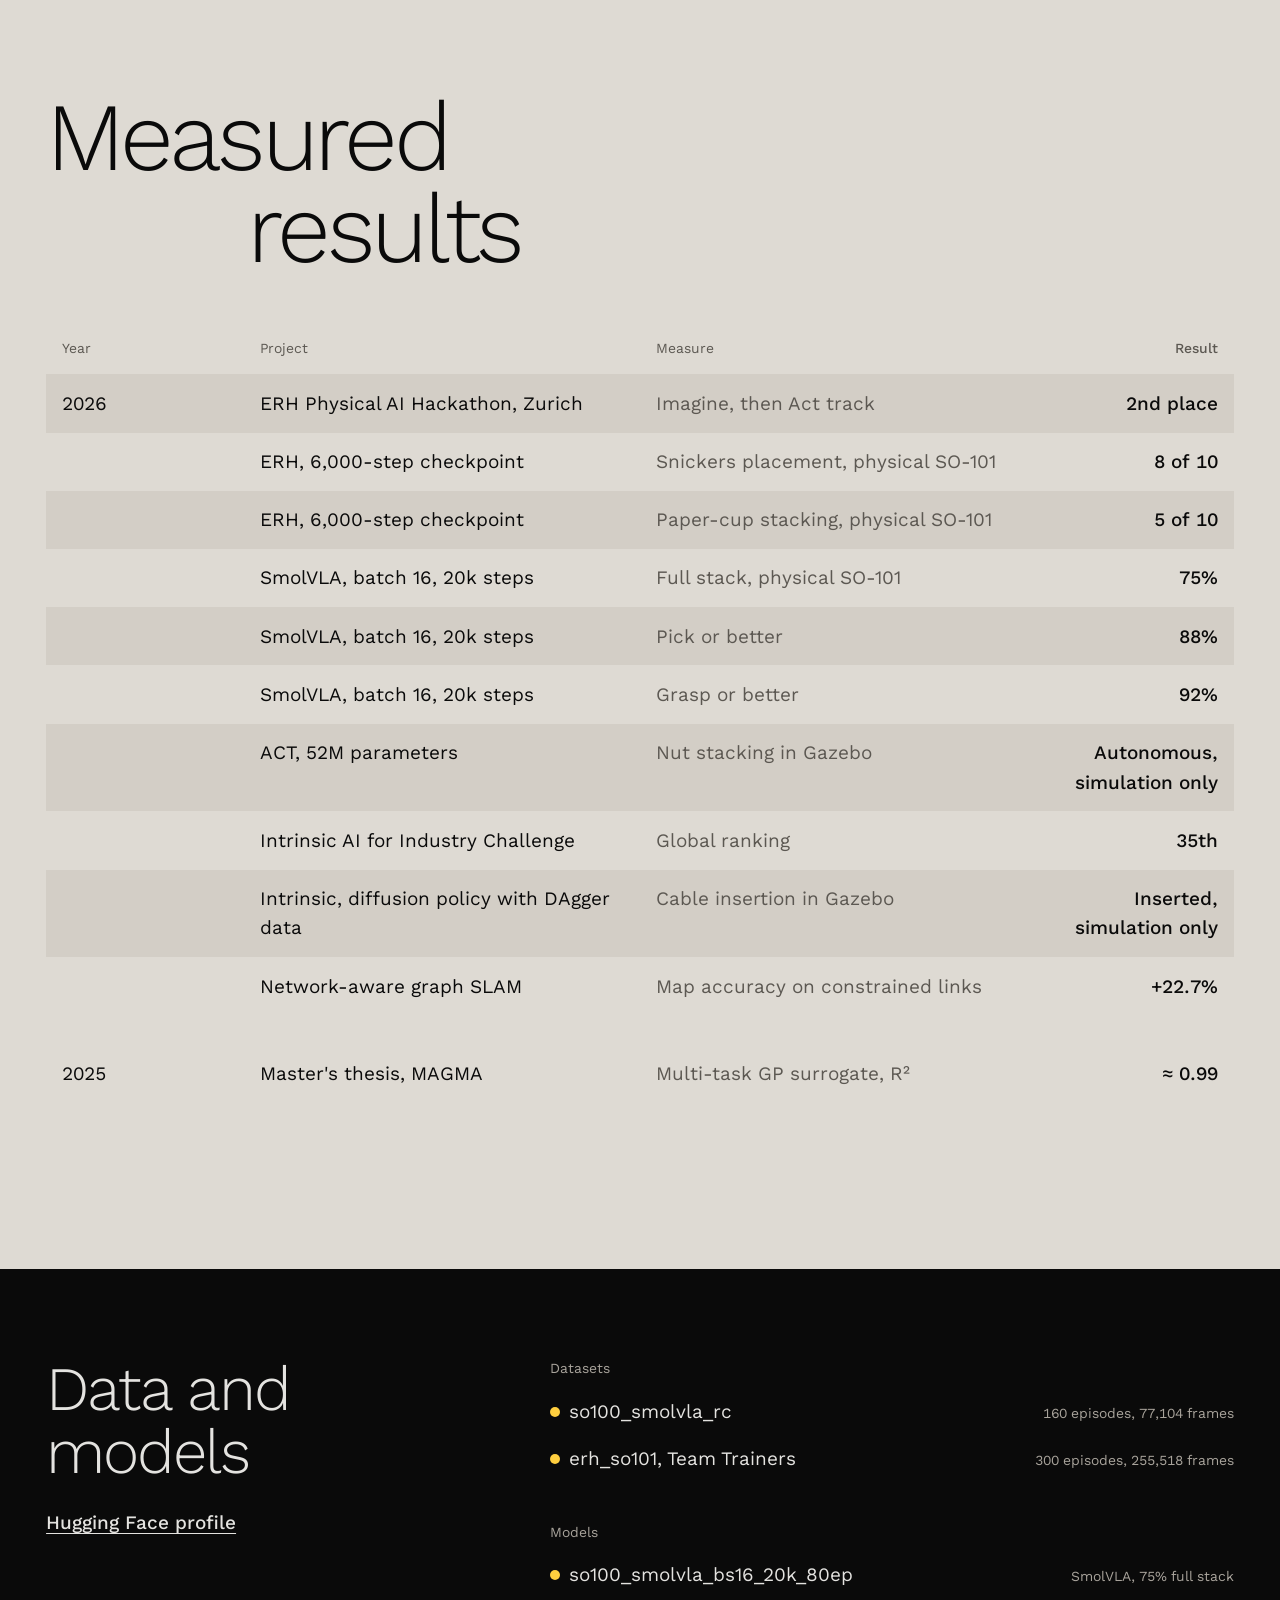
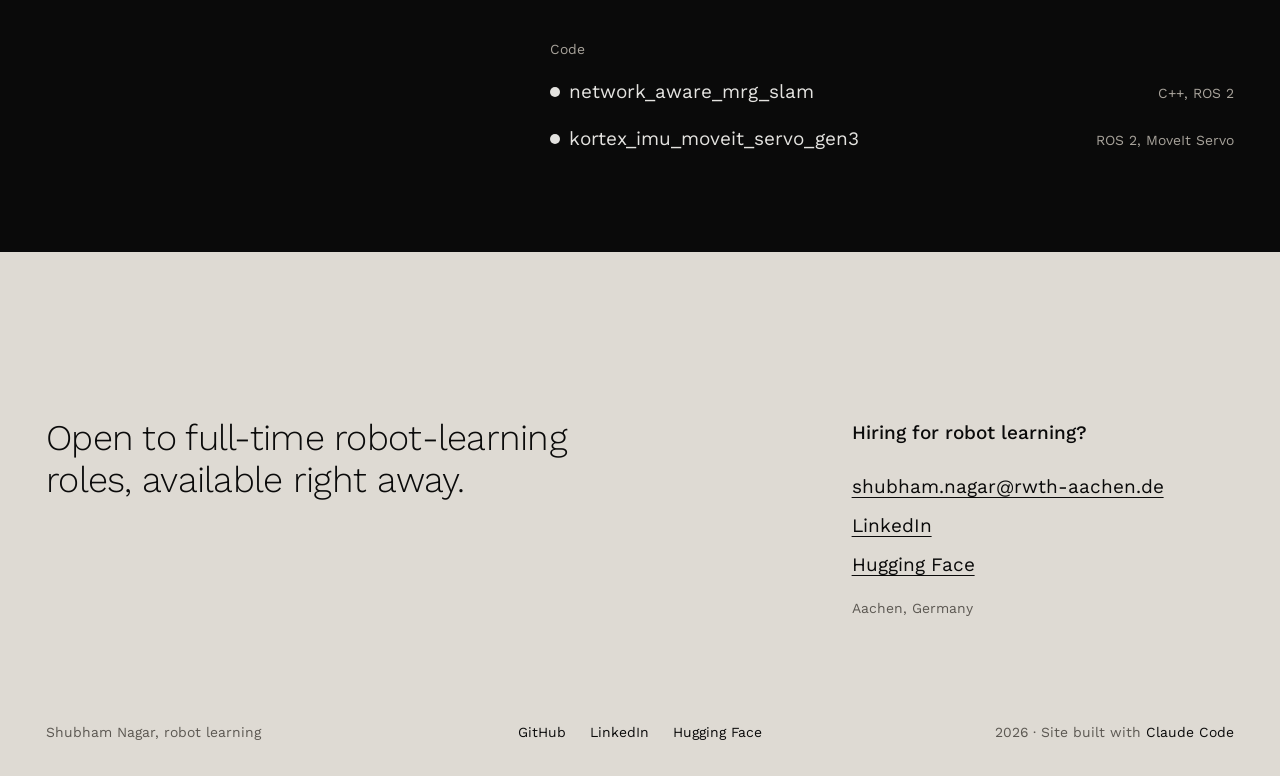
==== commit 91896244: "Credit Claude Code for designing and building the site Add "Site built with Claude Code" to the foot" ====
--- a/index.html
+++ b/index.html
@@ -405,7 +405,7 @@
       <a href="https://www.linkedin.com/in/shubham-nagar-5a8174184/" target="_blank" rel="noreferrer">LinkedIn</a>
       <a href="https://huggingface.co/shubham4413" target="_blank" rel="noreferrer">Hugging Face</a>
     </nav>
-    <p>2026</p>
+    <p>2026 · Site built with <a href="https://claude.com/claude-code" target="_blank" rel="noreferrer">Claude Code</a></p>
   </footer>
 
   <script src="main.js" defer></script>
